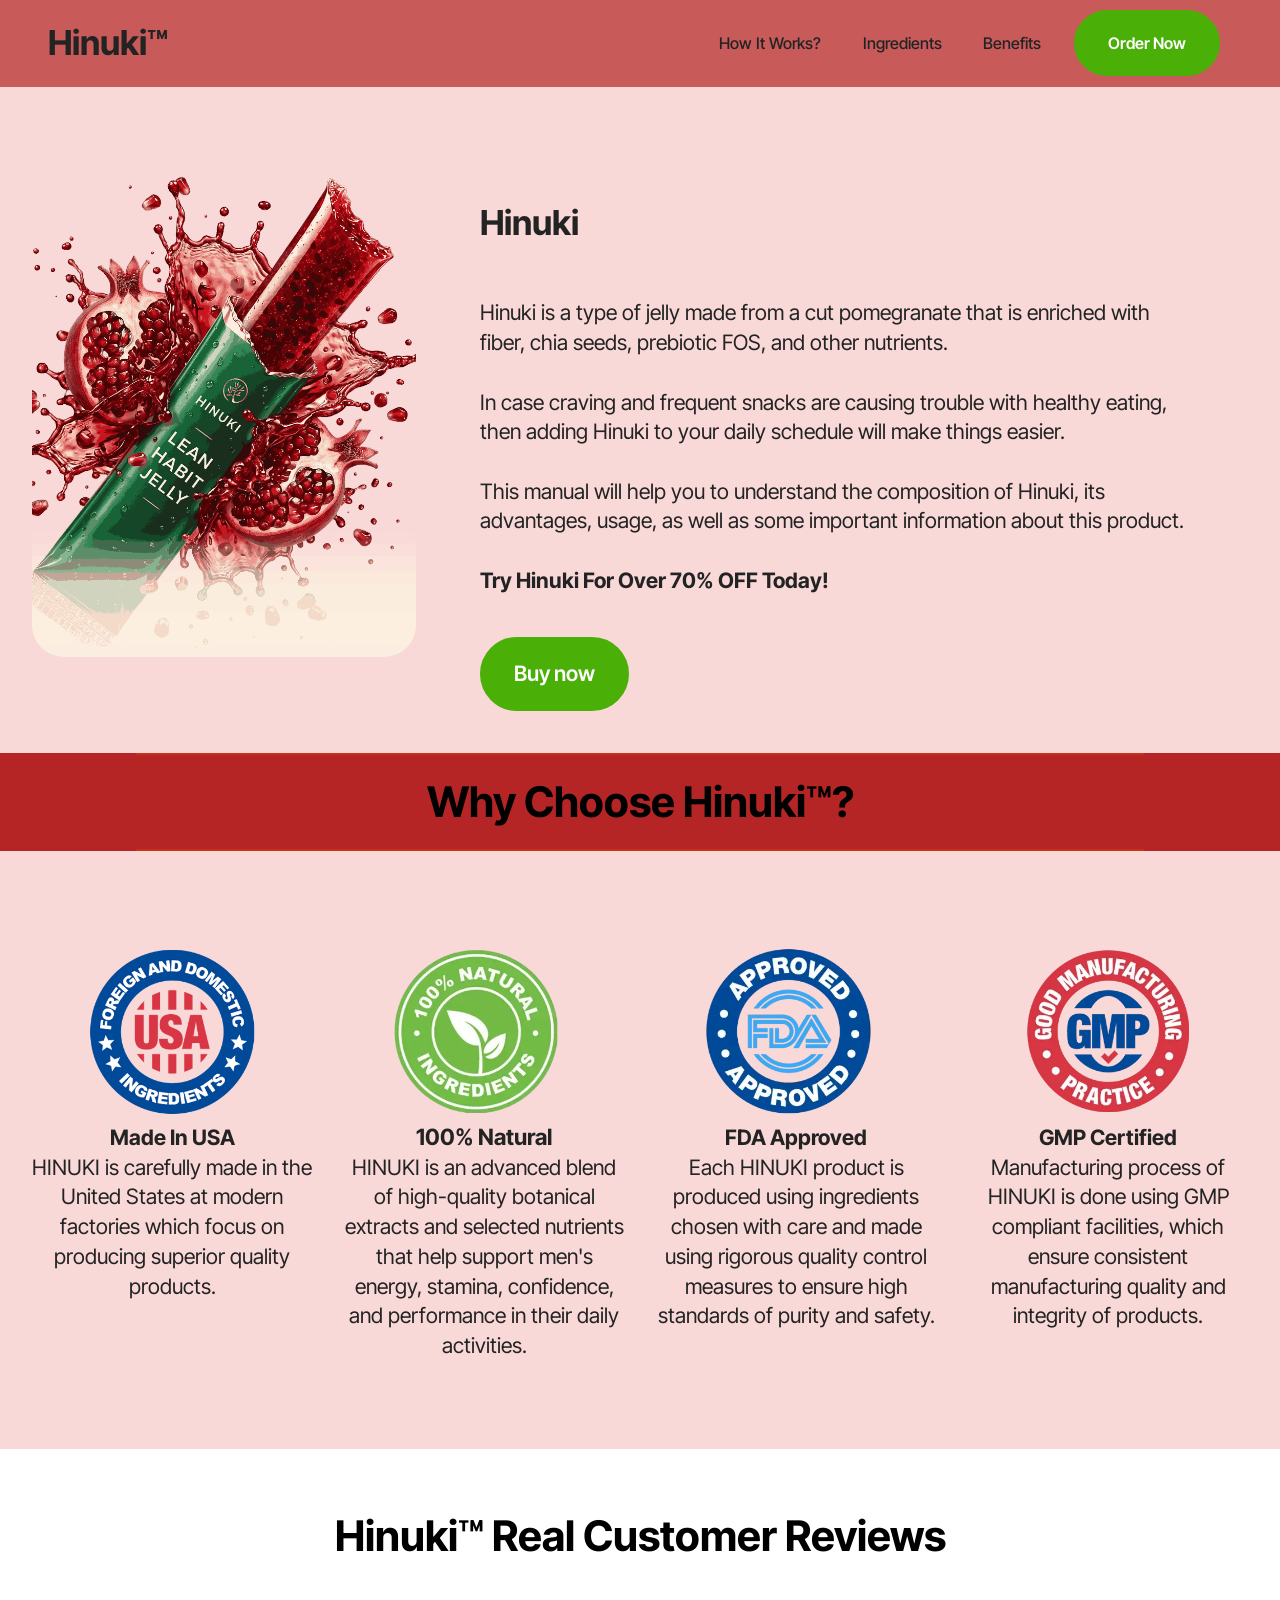
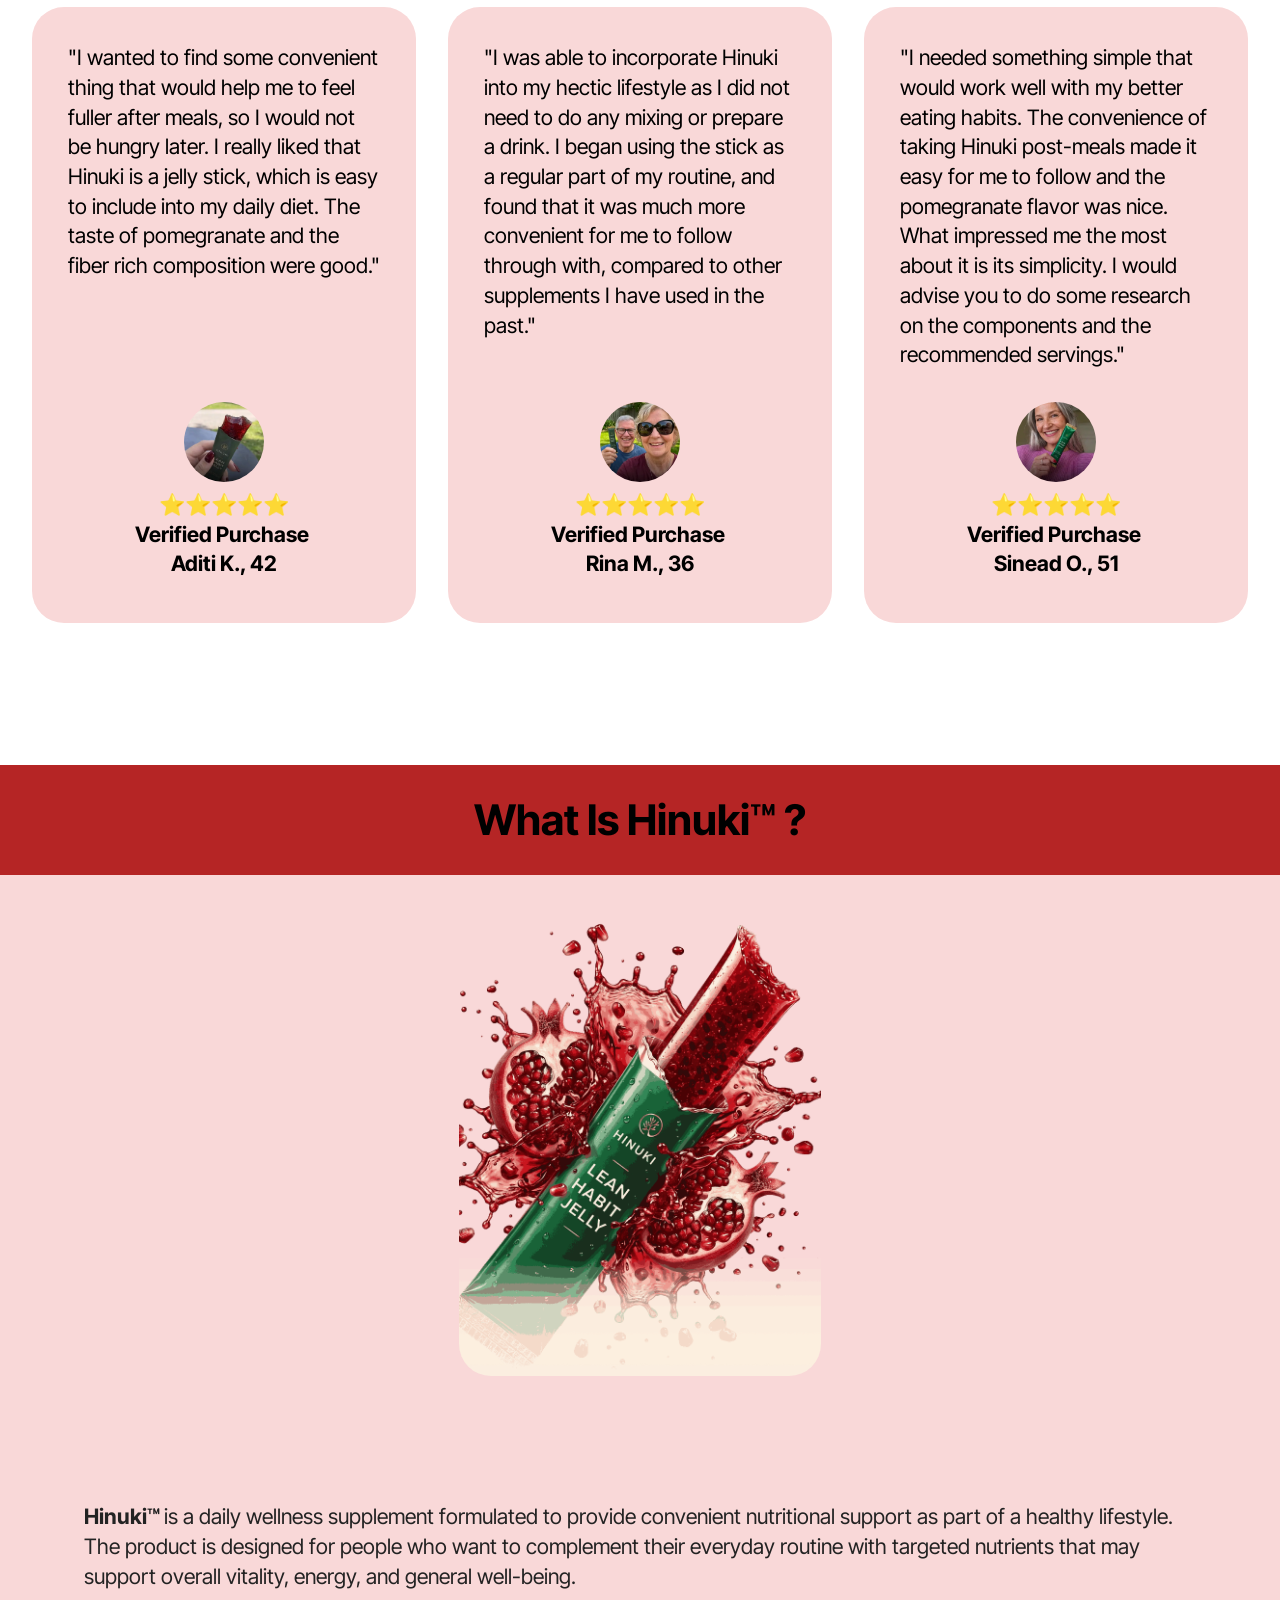
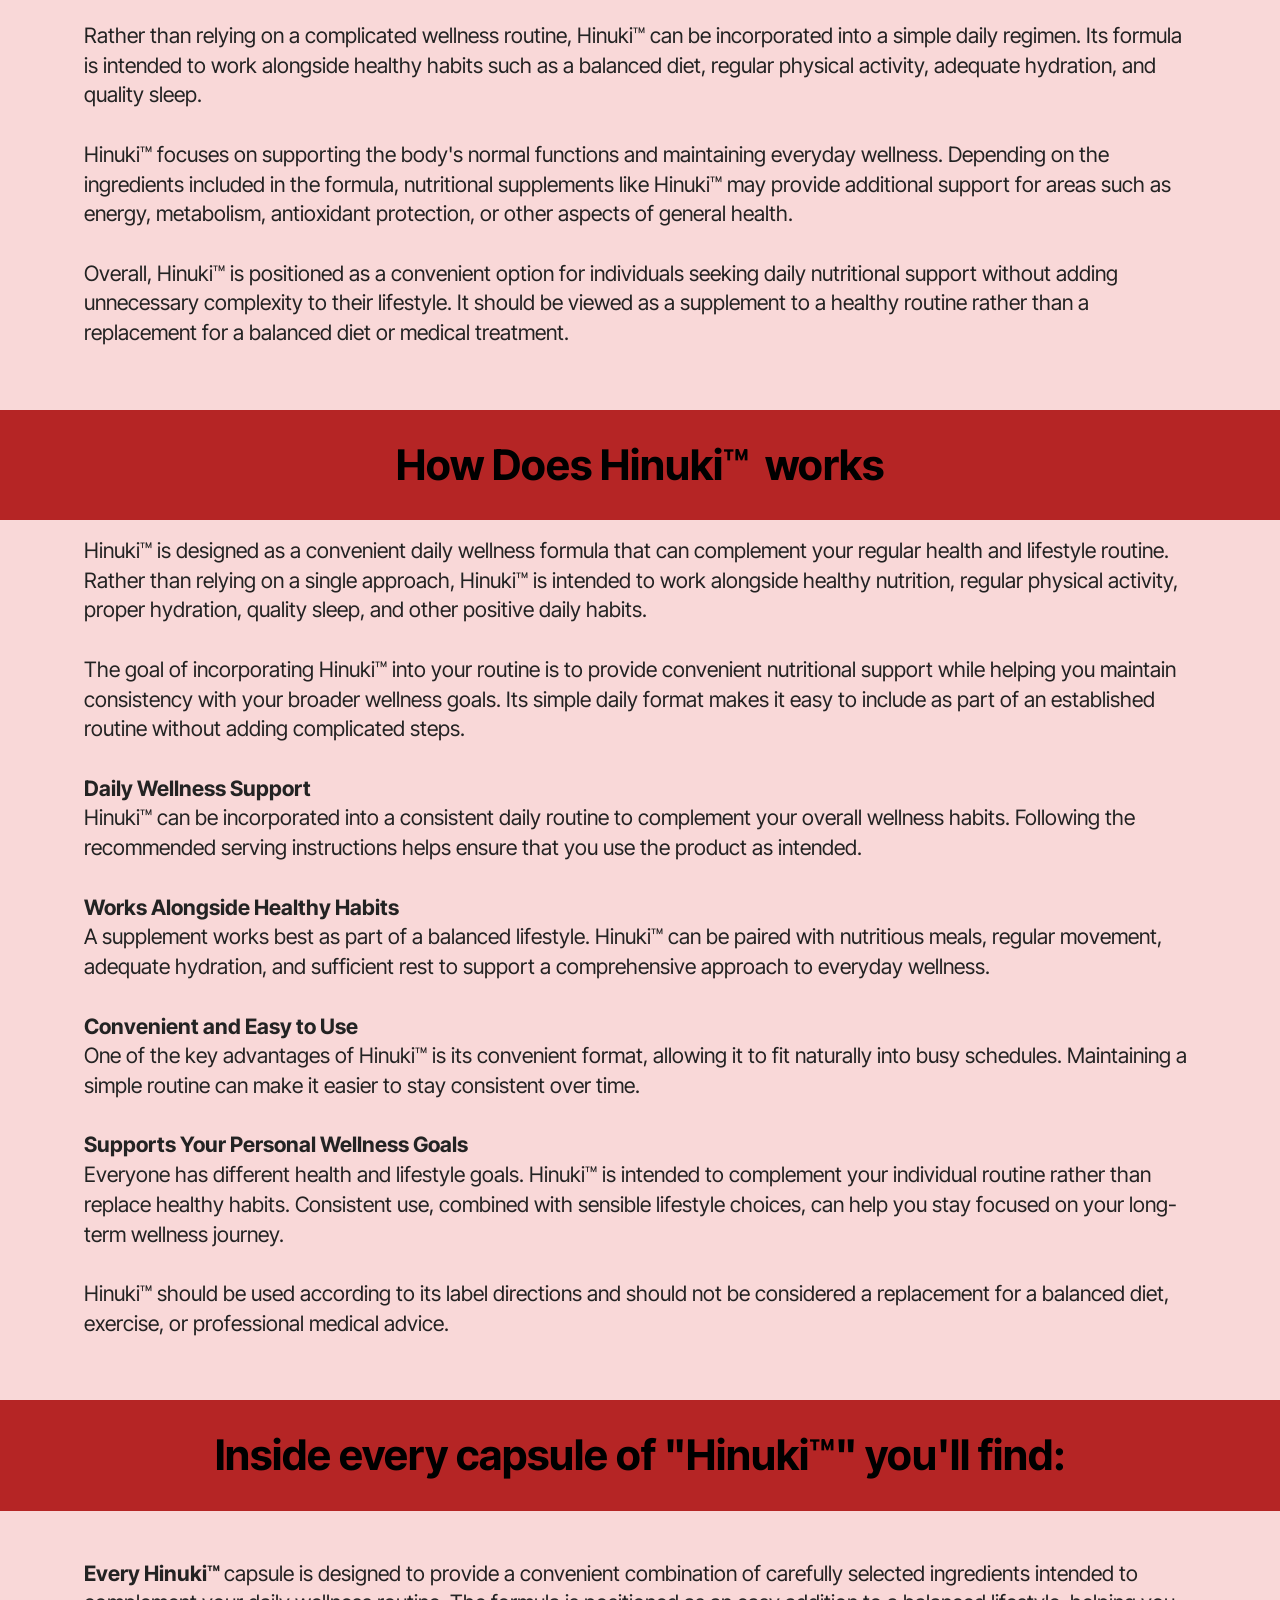
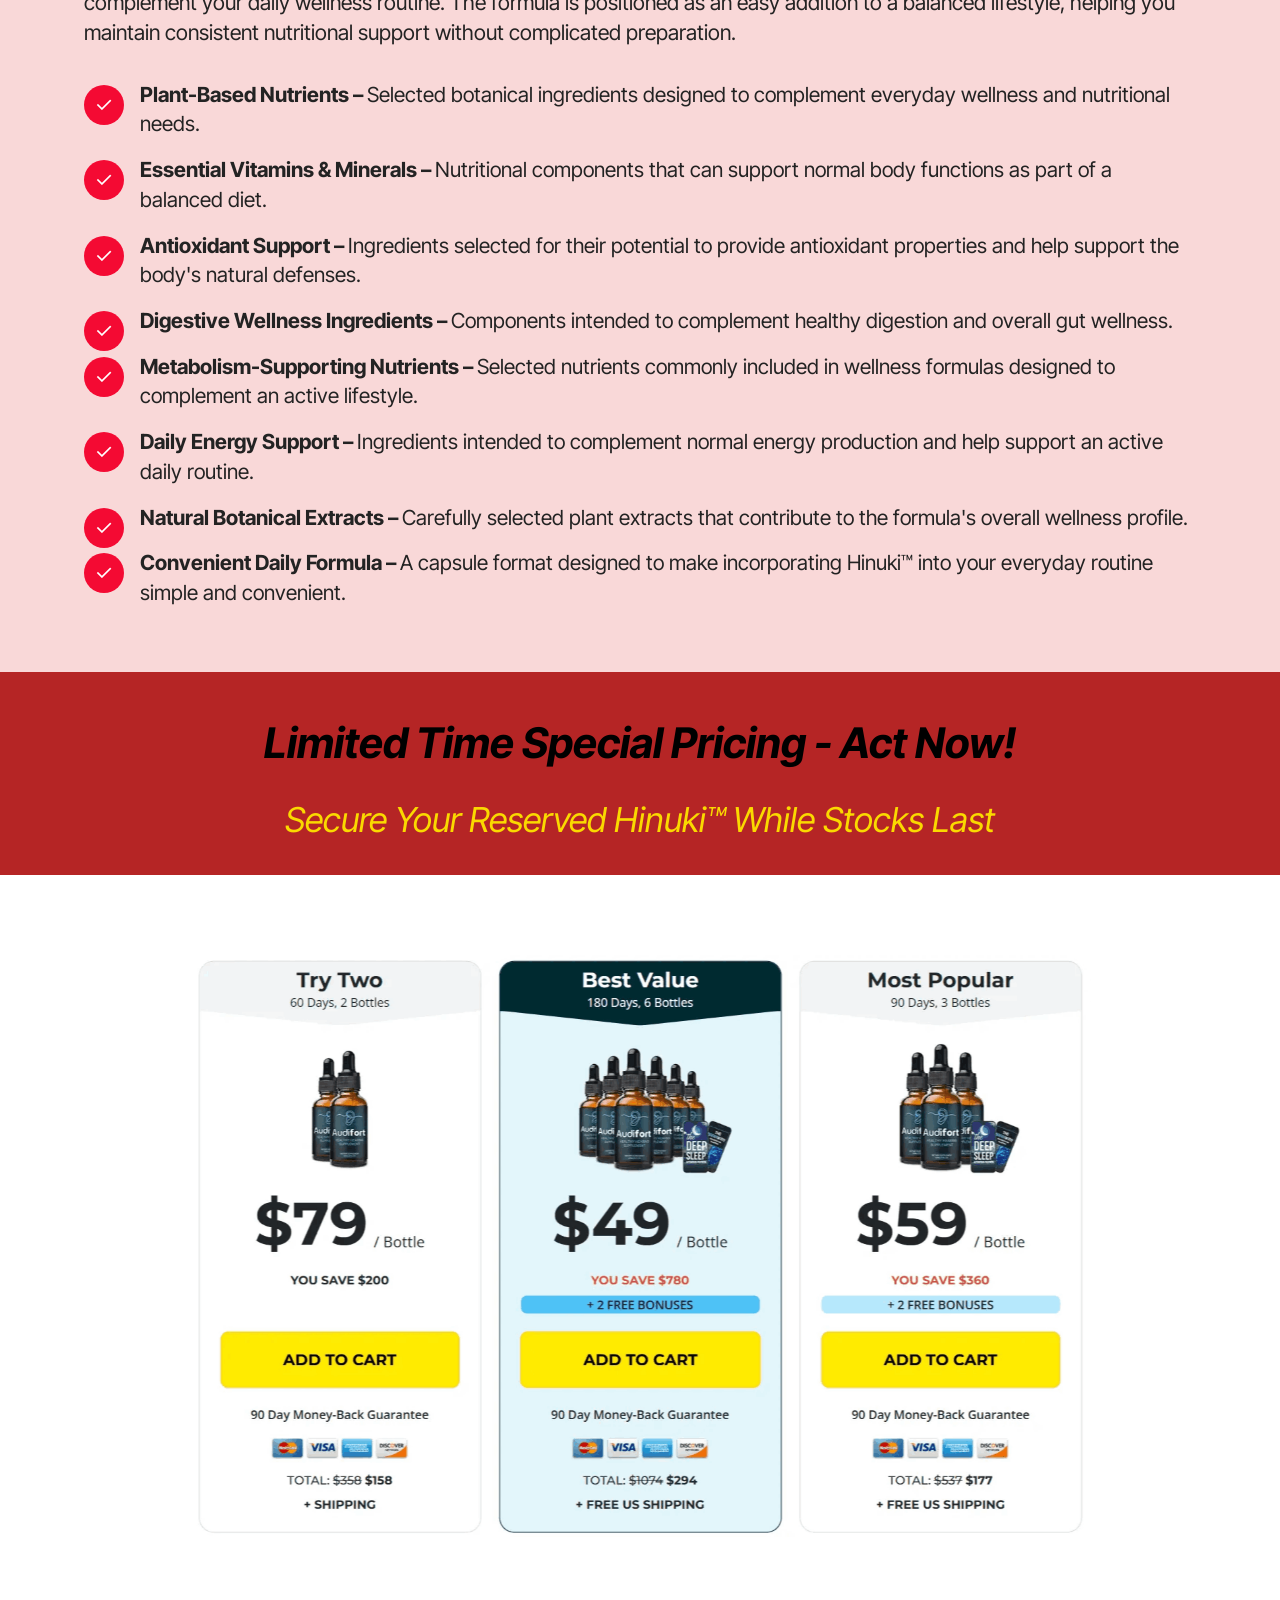
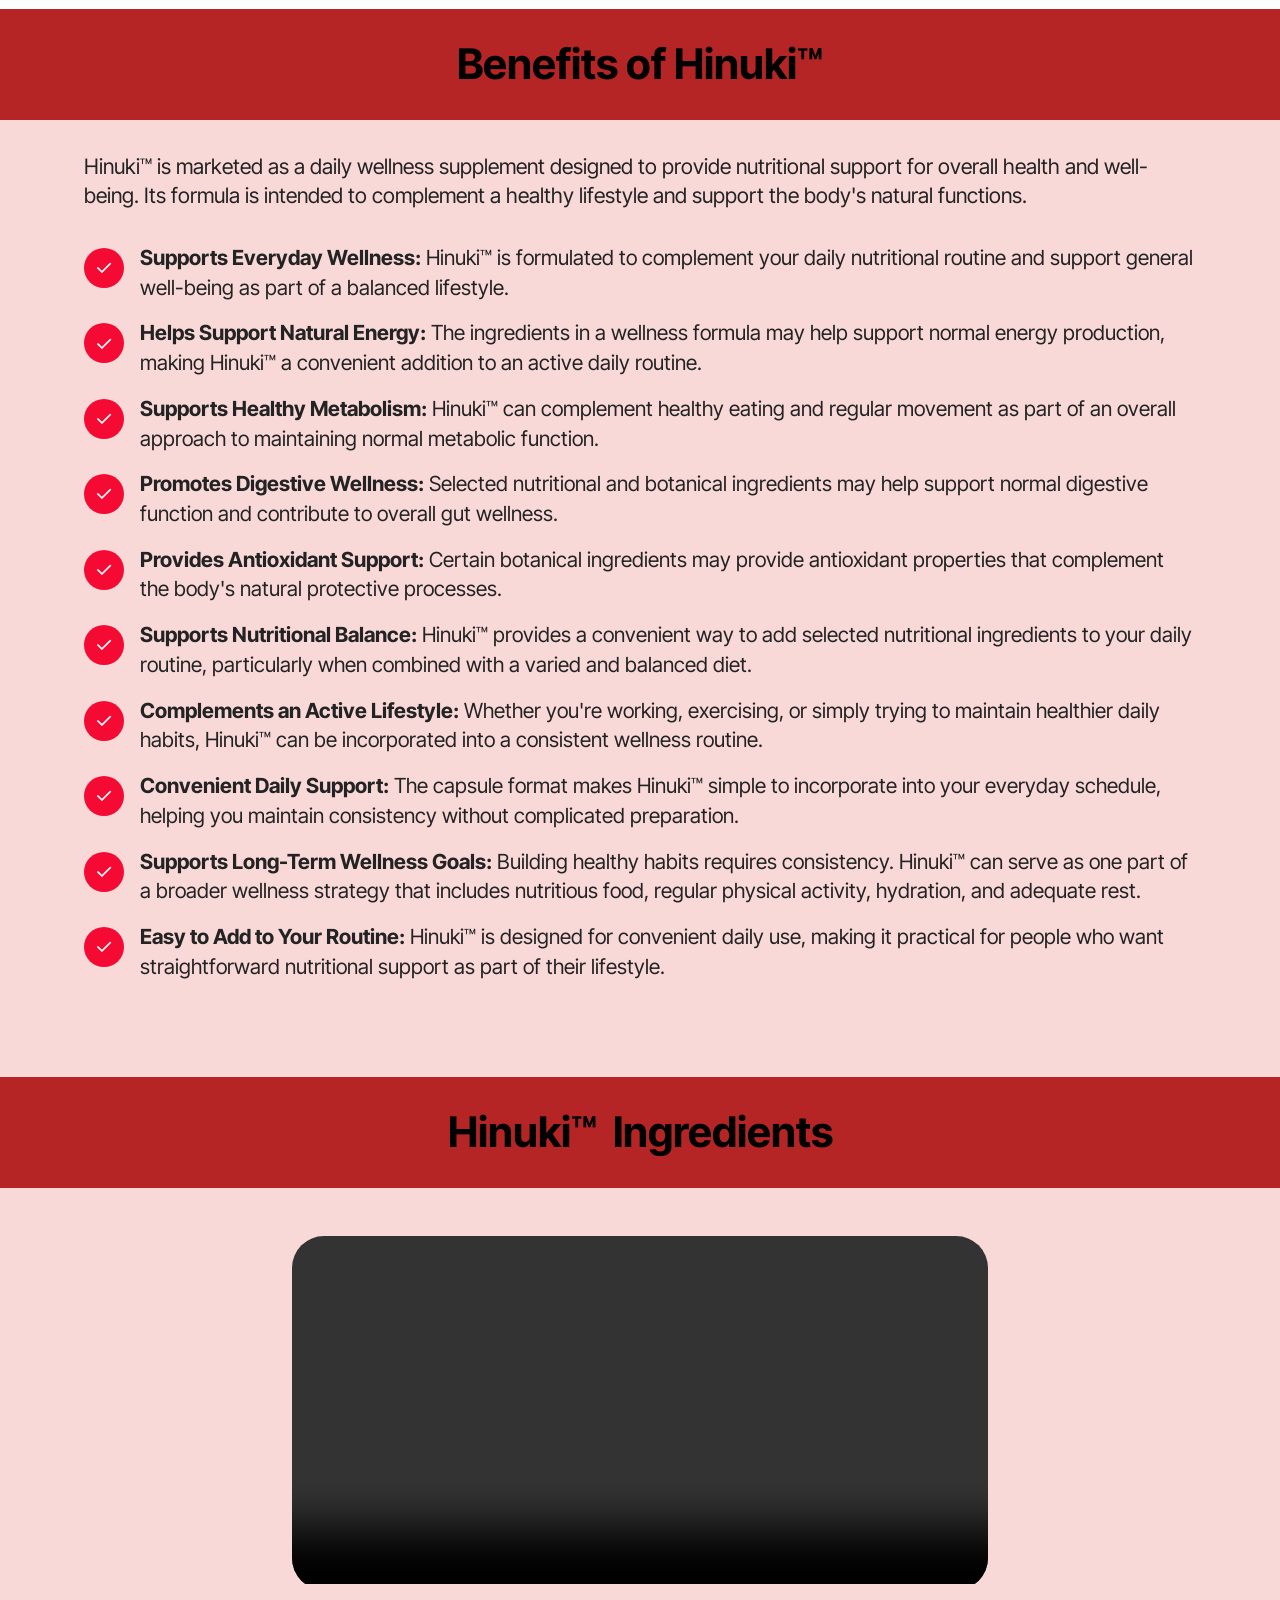
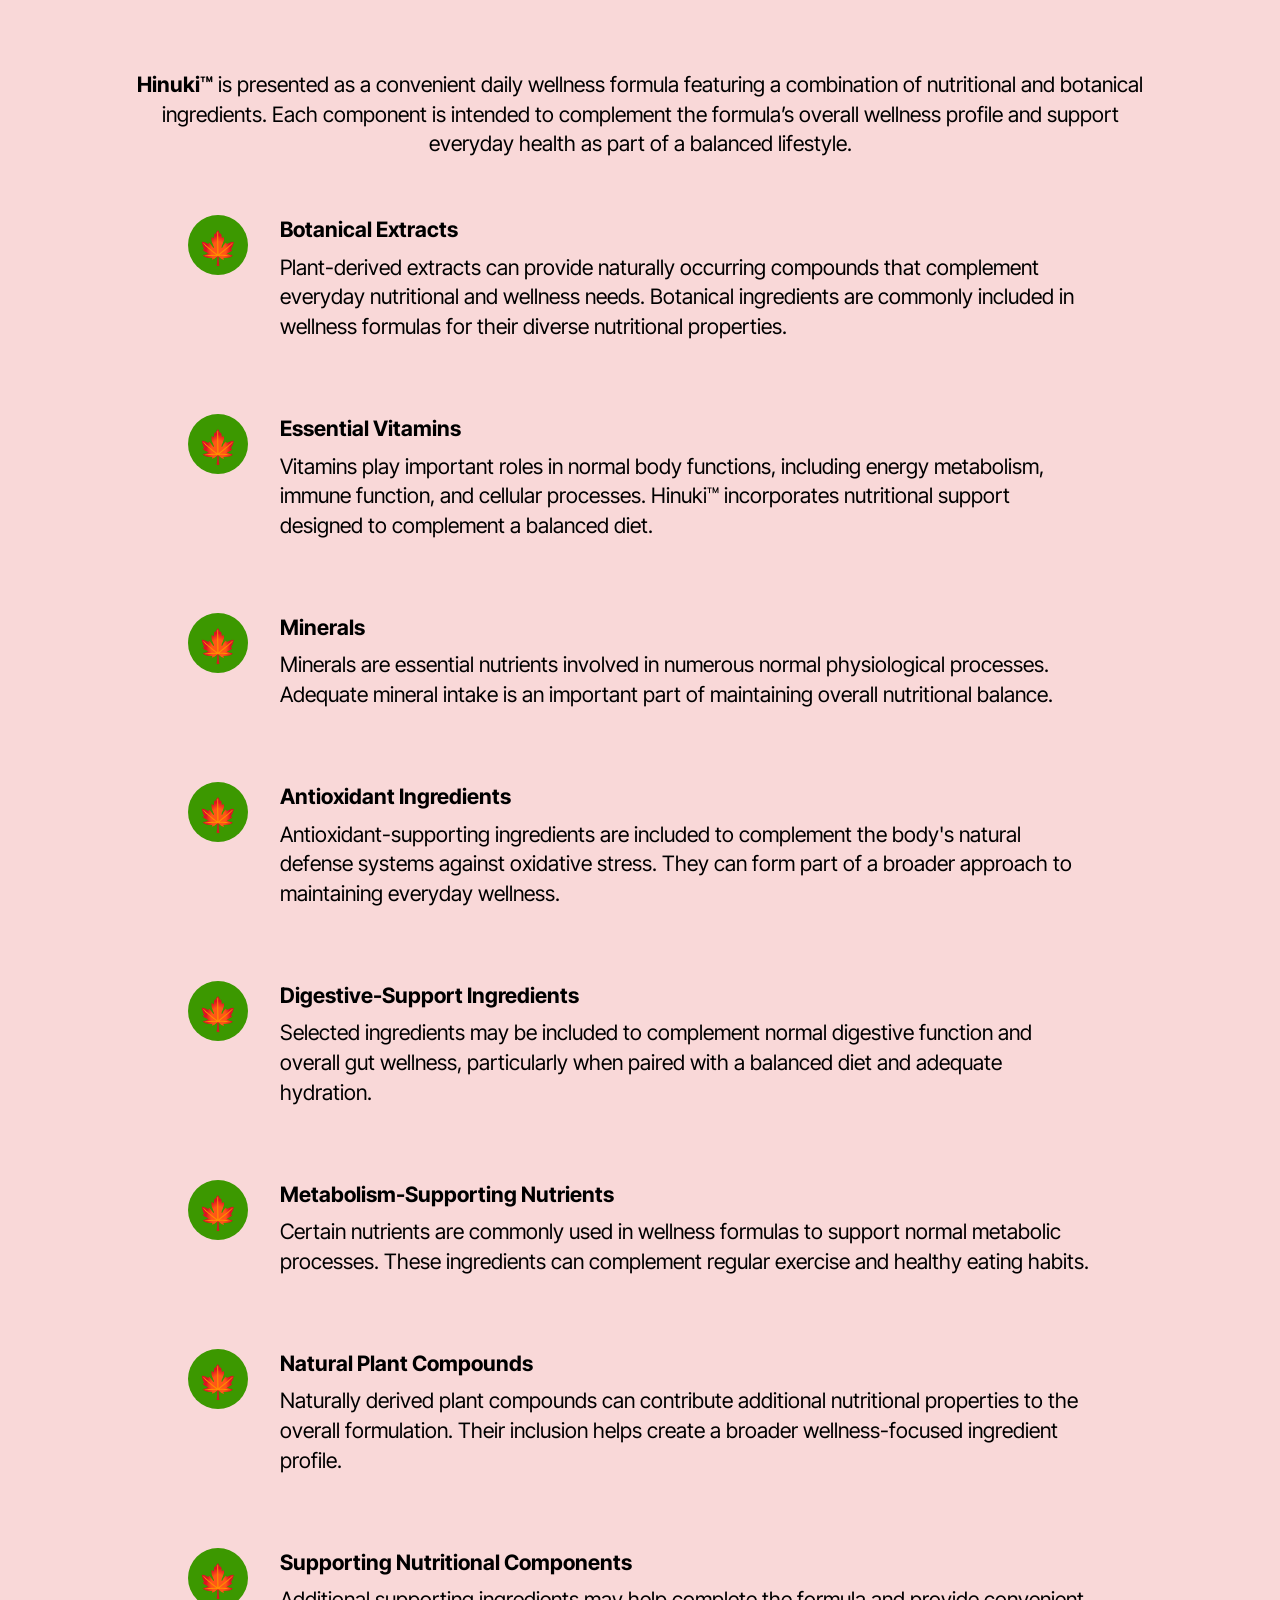
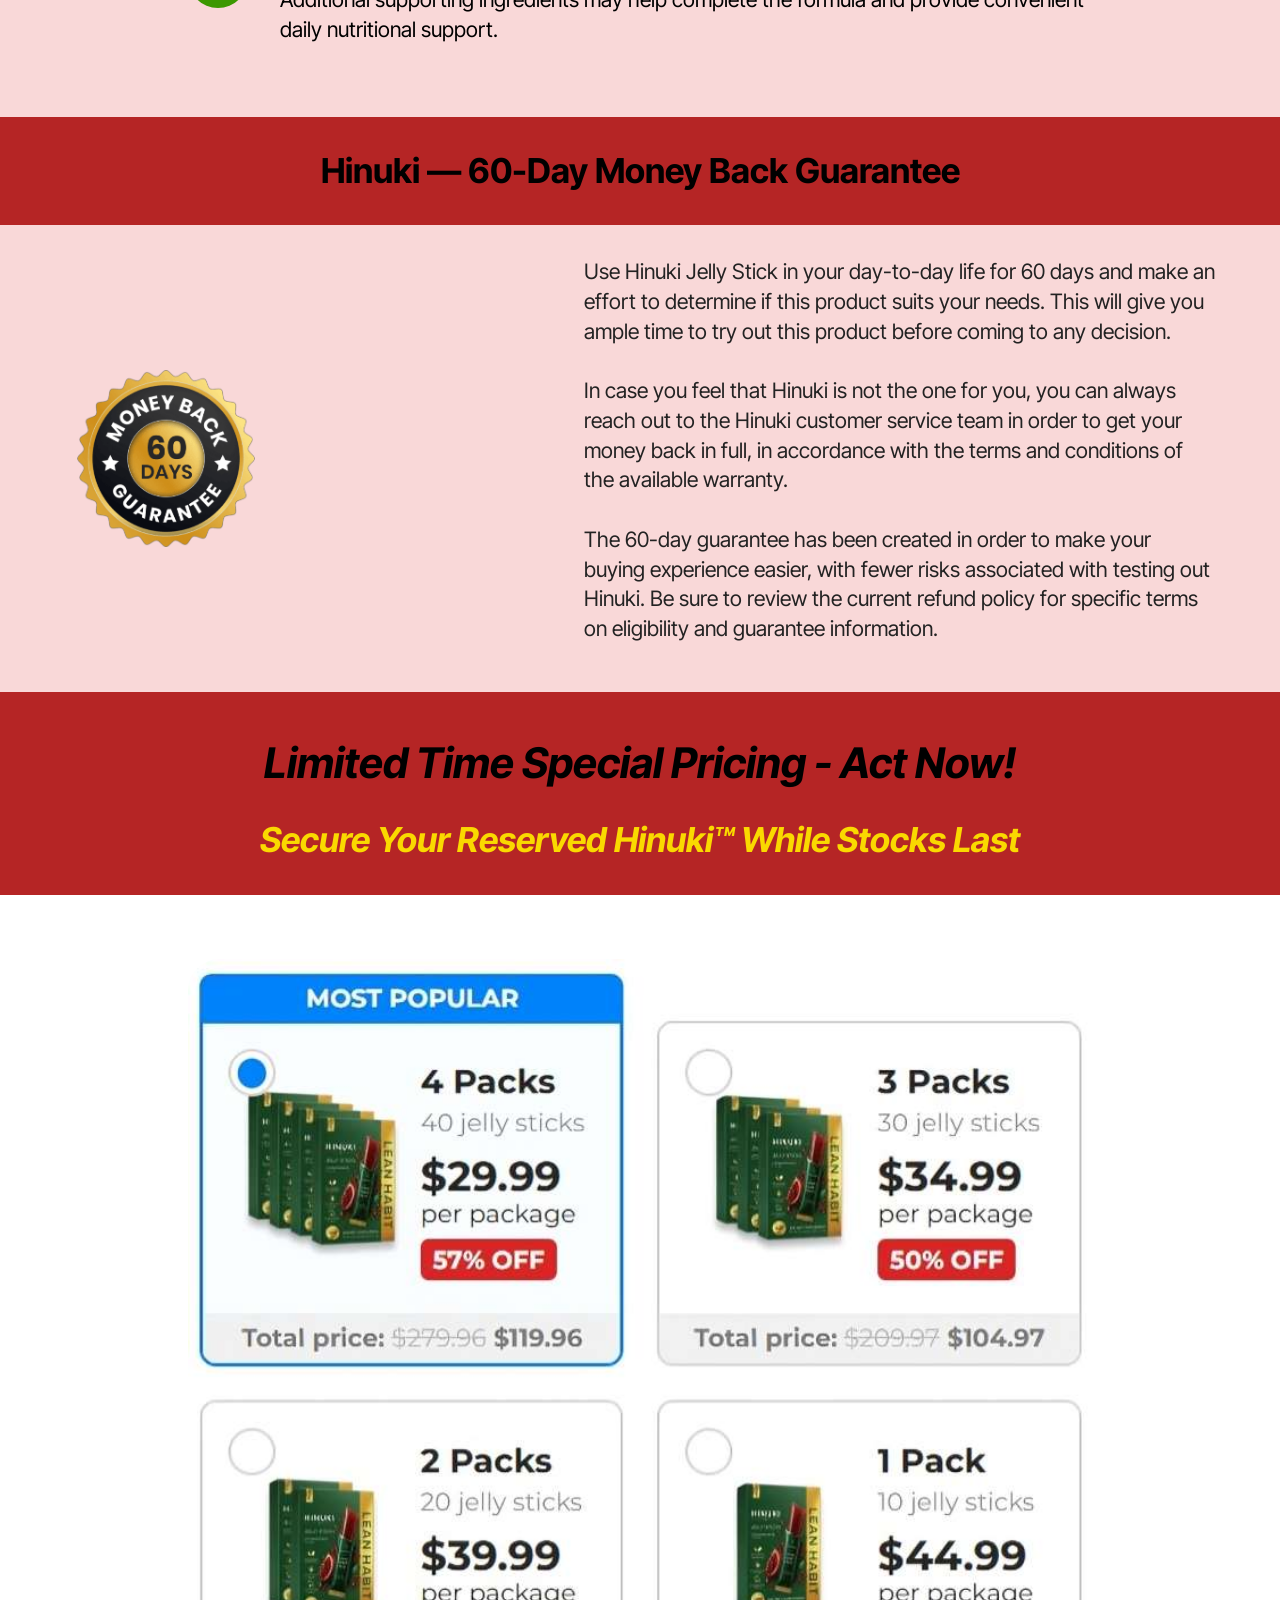
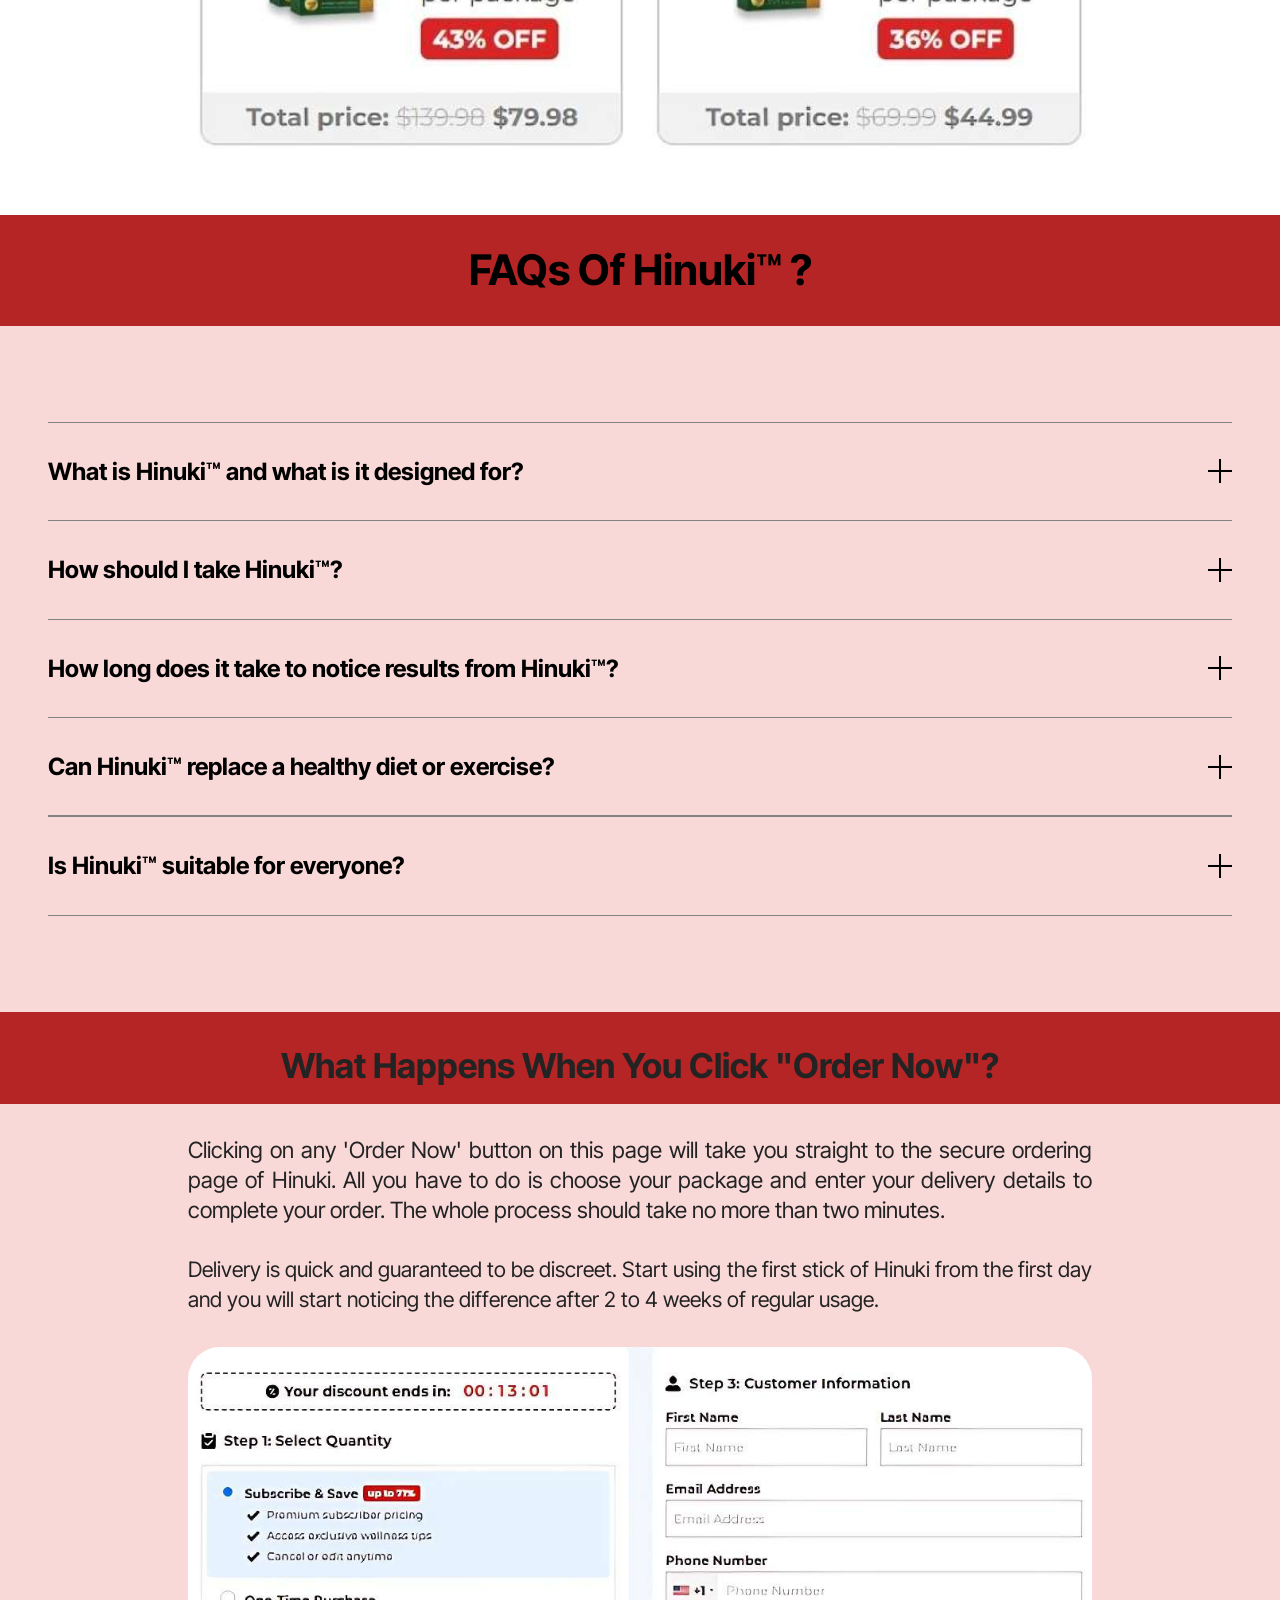
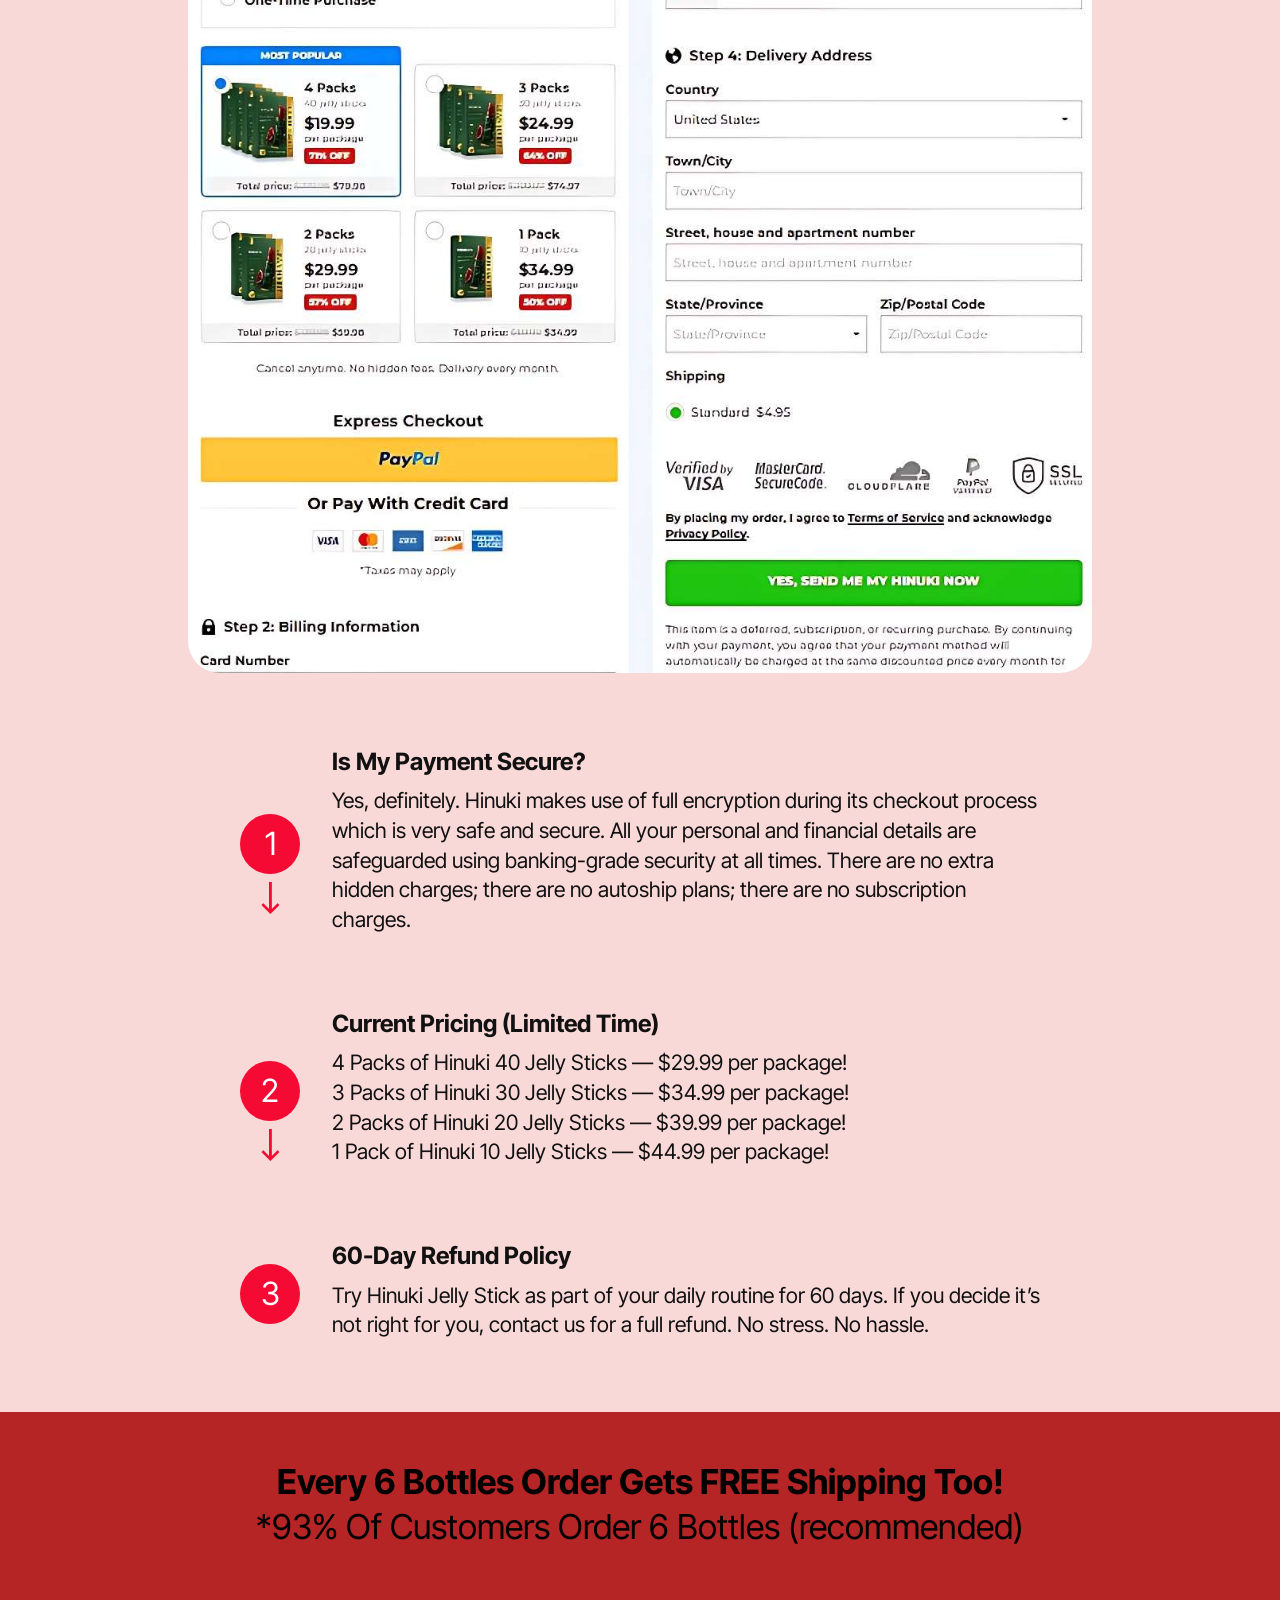
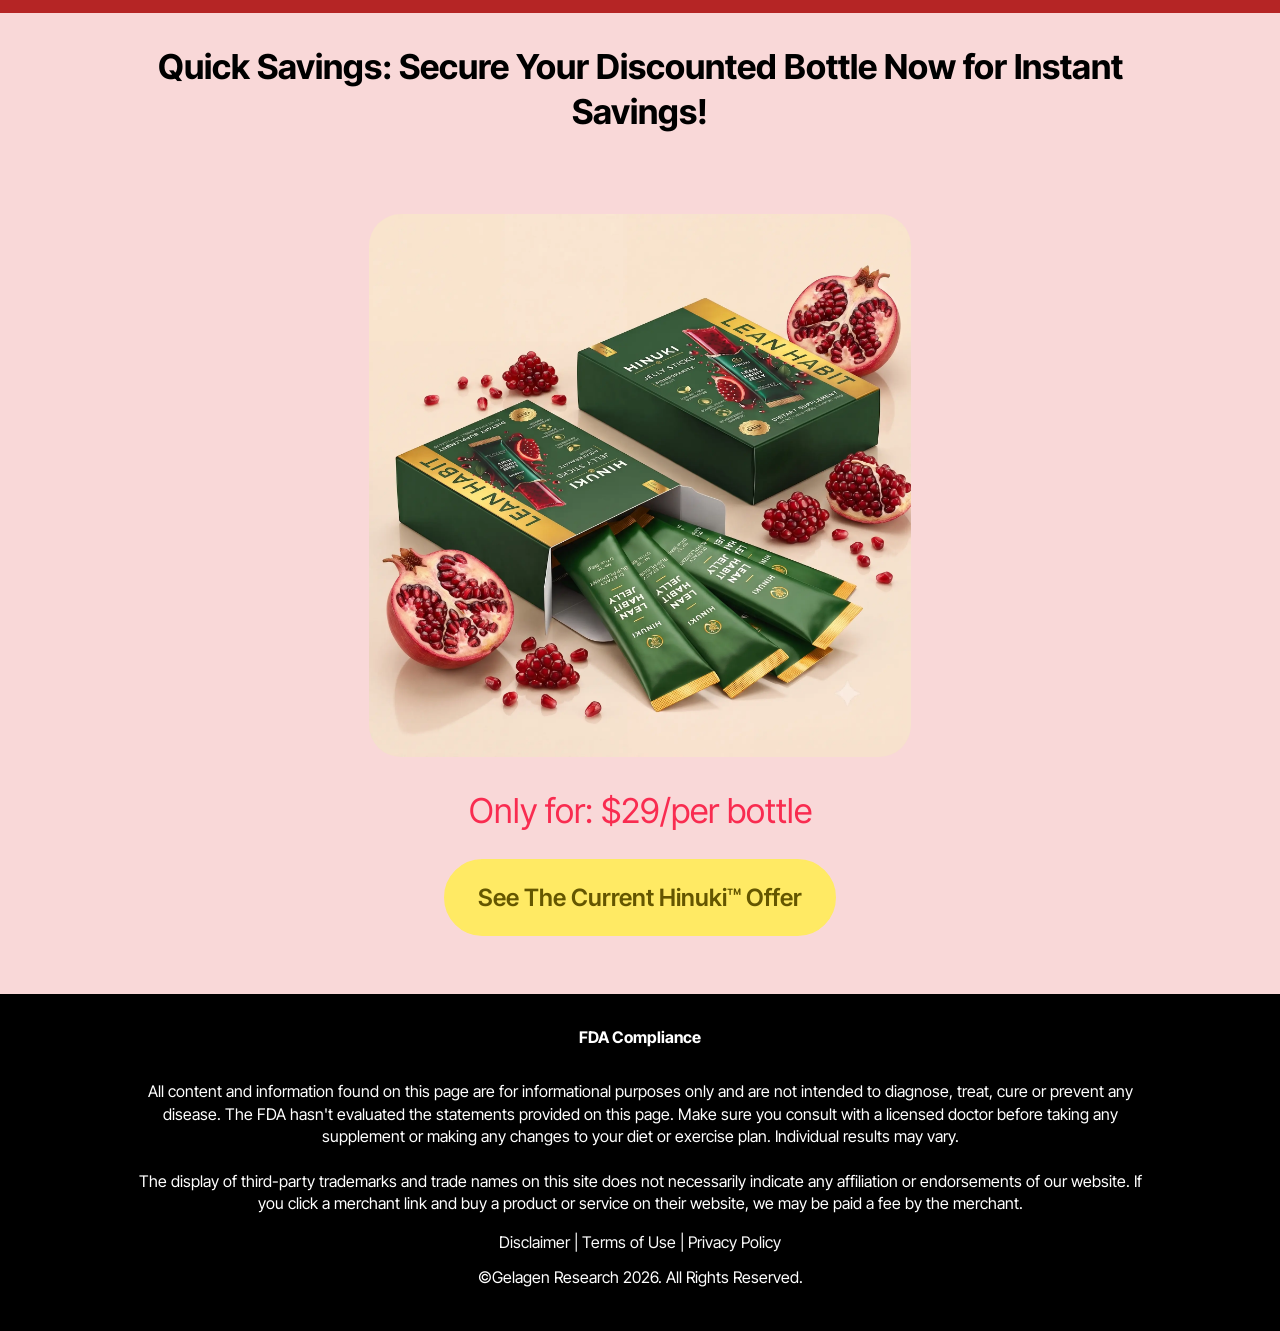
==== index.html @ 6e99bf5c "Add files via upload" ====
<!DOCTYPE html>
<html  lang="en">
<head>
  <!-- Site made with Mobirise Website Builder v6.1.12, https://mobirise.com -->
  <meta charset="UTF-8">
  <meta http-equiv="X-UA-Compatible" content="IE=edge">
  <meta name="generator" content="Mobirise v6.1.12, mobirise.com">
  <meta name="twitter:card" content="summary_large_image"/>
  <meta name="twitter:image:src" content="assets/images/index-meta.webp">
  <meta property="og:image" content="assets/images/index-meta.webp">
  <meta name="twitter:title" content="Hinuki™ – Daily Wellness Support for a Healthier You">
  <meta name="viewport" content="width=device-width, initial-scale=1, minimum-scale=1">
  <link rel="shortcut icon" href="assets/images/hinuki-sticks-pakage-1.webp" type="image/x-icon">
  <meta name="description" content="Discover Hinuki™ Daily Wellness Support, a convenient supplement designed to complement your healthy lifestyle and help you maintain your daily wellness routine with ease.">
  
  
  <title>Hinuki™ – Daily Wellness Support for a Healthier You</title>
  <link rel="stylesheet" href="assets/web/assets/mobirise-icons2/mobirise2.css">
  <link rel="stylesheet" href="assets/web/assets/mobirise-icons/mobirise-icons.css">
  <link rel="stylesheet" href="assets/bootstrap/css/bootstrap.min.css">
  <link rel="stylesheet" href="assets/dropdown/css/style.css">
  <link rel="stylesheet" href="assets/socicon/css/styles.css">
  <link rel="stylesheet" href="assets/theme/css/style.css">
  <link rel="preload" href="https://fonts.googleapis.com/css?family=Inter+Tight:100,200,300,400,500,600,700,800,900,100i,200i,300i,400i,500i,600i,700i,800i,900i&display=swap" as="style" onload="this.onload=null;this.rel='stylesheet'">
  <noscript><link rel="stylesheet" href="https://fonts.googleapis.com/css?family=Inter+Tight:100,200,300,400,500,600,700,800,900,100i,200i,300i,400i,500i,600i,700i,800i,900i&display=swap"></noscript>
  <link rel="preload" as="style" href="assets/mobirise/css/mbr-additional.css?v=xDsM5s"><link rel="stylesheet" href="assets/mobirise/css/mbr-additional.css?v=xDsM5s" type="text/css">

  
  
  <meta name="keywords" content="prosta defend, prostadefend, prosta defend supplement, prosta defend pills">
 <meta name="author" content="prosta defend">
		
 <link rel="canonical" href="" >
</head>
<body>
  
  <section data-bs-version="5.1" class="menu menu2 cid-vvjRE5VQ8q" once="menu" id="menu2-21">
    
    <nav class="navbar navbar-dropdown navbar-expand-lg">
        <div class="container">
            <div class="navbar-brand">
                
                <span class="navbar-caption-wrap"><a class="navbar-caption text-black text-primary display-2" href="https://mwebauditly.com/13389/610/2/?">Hinuki™<br></a></span>
            </div>
            <button class="navbar-toggler" type="button" data-toggle="collapse" data-bs-toggle="collapse" data-target="#navbarSupportedContent" data-bs-target="#navbarSupportedContent" aria-controls="navbarNavAltMarkup" aria-expanded="false" aria-label="Toggle navigation">
                <div class="hamburger">
                    <span></span>
                    <span></span>
                    <span></span>
                    <span></span>
                </div>
            </button>
            <div class="collapse navbar-collapse" id="navbarSupportedContent">
                <ul class="navbar-nav nav-dropdown" data-app-modern-menu="true"><li class="nav-item"><a class="nav-link link text-black text-primary display-4" href="index.html#header3-1m">How It Works?</a></li>
                    <li class="nav-item"><a class="nav-link link text-black text-primary display-4" href="index.html#features20-x">
                            Ingredients</a></li>
                    <li class="nav-item"><a class="nav-link link text-black text-primary display-4" href="index.html#header3-1n">Benefits</a>
                    </li></ul>
                
                <div class="navbar-buttons mbr-section-btn"><a class="btn btn-primary display-4" href="https://mwebauditly.com/13389/610/2/?">Order Now</a></div>
            </div>
        </div>
    </nav>
</section>

<section data-bs-version="5.1" class="features7 cid-vvjSD3Nnea" id="features7-22">
    <!---->
    

    
    
    <div class="container">
        <div class="card-wrapper">
            <div class="row align-items-center">
                <div class="col-12 col-lg-4">
                    <div class="image-wrapper">
                        <a href="https://maxwebleads.com/13570/1530/2/?"><img src="assets/images/hinuki.webp" alt="Mobirise Website Builder"></a>
                    </div>
                </div>
                <div class="col-12 col-lg">
                    <div class="text-box">
                        <h5 class="mbr-title mbr-fonts-style display-2">
                            <strong><br></strong><strong><br></strong><strong>Hinuki</strong><br><strong><br></strong></h5>
                        <p class="mbr-text mbr-fonts-style display-7">Hinuki is a type of jelly made from a cut pomegranate that is enriched with fiber, chia seeds, prebiotic FOS, and other nutrients.<br><br>In case craving and frequent snacks are causing trouble with healthy eating, then adding Hinuki to your daily schedule will make things easier.<br><br>This manual will help you to understand the composition of Hinuki, its advantages, usage, as well as some important information about this product.<br><br><strong>Try Hinuki For Over 70% OFF Today!</strong><br></p>
                        
                        <div class="mbr-section-btn pt-3"><a href="https://mobiri.se" class="btn btn-primary display-7">Buy now</a></div>
                    </div>
                </div>
            </div>
        </div>
    </div>
</section>

<section data-bs-version="5.1" class="content6 cid-vvjX7Km81t" id="content6-24">
    
    <div class="container">
        <div class="row justify-content-center">
            <div class="col-md-12 col-lg-10">
                <hr class="line">
                <p class="mbr-text align-center mbr-fonts-style my-4 display-1"><strong>Why Choose&nbsp;Hinuki™?</strong><br></p>
                <hr class="line">
            </div>
        </div>
    </div>
</section>

<section data-bs-version="5.1" class="gallery5 mbr-gallery cid-vvjX5FZ1n5" id="gallery5-23">
    

    
    

    <div class="container">
        
        <div class="row mbr-gallery mt-4">
            <div class="col-12 col-md-6 col-lg-3 item gallery-image active">
                <div class="item-wrapper" data-toggle="modal" data-bs-toggle="modal" data-target="#vzNQdyiWuu-modal" data-bs-target="#vzNQdyiWuu-modal">
                    <img class="w-100" src="assets/images/made-in-usa-1.webp" alt="Mobirise Website Builder" data-slide-to="0" data-bs-slide-to="0" data-target="#lb-vzNQdyiWuu" data-bs-target="#lb-vzNQdyiWuu">
                    <div class="icon-wrapper">
                        <span class="mobi-mbri mobi-mbri-search mbr-iconfont mbr-iconfont-btn"></span>
                    </div>
                </div>
                <h1 class="mbr-item-subtitle mbr-fonts-style align-center mb-2 mt-2 display-7"><div><strong>Made In USA</strong></div><div>HINUKI is carefully made in the United States at modern factories which focus on producing superior quality products.</div><div>
</div><div>
</div></h1>
            </div>
            <div class="col-12 col-md-6 col-lg-3 item gallery-image">
                <div class="item-wrapper" data-toggle="modal" data-bs-toggle="modal" data-target="#vzNQdyiWuu-modal" data-bs-target="#vzNQdyiWuu-modal">
                    <img class="w-100" src="assets/images/100-natural-500x300.webp" alt="Mobirise Website Builder" data-slide-to="1" data-bs-slide-to="1" data-target="#lb-vzNQdyiWuu" data-bs-target="#lb-vzNQdyiWuu">
                    <div class="icon-wrapper">
                        <span class="mobi-mbri mobi-mbri-search mbr-iconfont mbr-iconfont-btn"></span>
                    </div>
                </div>
                <h1 class="mbr-item-subtitle mbr-fonts-style align-center mb-2 mt-2 display-7"><div><span style="font-size: 1.4rem;"><strong>100% Natural</strong></span></div><div>HINUKI is an advanced blend of high-quality botanical extracts and selected nutrients that help support men's energy, stamina, confidence, and performance in their daily activities.</div><div>
</div><div>
</div></h1>
            </div>
            
            <div class="col-12 col-md-6 col-lg-3 item gallery-image">
                <div class="item-wrapper" data-toggle="modal" data-bs-toggle="modal" data-target="#vzNQdyiWuu-modal" data-bs-target="#vzNQdyiWuu-modal">
                    <img class="w-100" src="assets/images/fda-approved-500x300.webp" alt="Mobirise Website Builder" data-slide-to="2" data-bs-slide-to="2" data-target="#lb-vzNQdyiWuu" data-bs-target="#lb-vzNQdyiWuu">
                    <div class="icon-wrapper">
                        <span class="mobi-mbri mobi-mbri-search mbr-iconfont mbr-iconfont-btn"></span>
                    </div>
                </div>
                <h1 class="mbr-item-subtitle mbr-fonts-style align-center mb-2 mt-2 display-7"><div><strong>FDA Approved</strong></div><div>Each HINUKI product is produced using ingredients chosen with care and made using rigorous quality control measures to ensure high standards of purity and safety.</div><div>
</div></h1>
            </div><div class="col-12 col-md-6 col-lg-3 item gallery-image">
                <div class="item-wrapper" data-toggle="modal" data-bs-toggle="modal" data-target="#vzNQdyiWuu-modal" data-bs-target="#vzNQdyiWuu-modal">
                    <img class="w-100" src="assets/images/gmp-certified-500x300.webp" alt="Mobirise Website Builder" data-slide-to="3" data-bs-slide-to="3" data-target="#lb-vzNQdyiWuu" data-bs-target="#lb-vzNQdyiWuu">
                    <div class="icon-wrapper">
                        <span class="mobi-mbri mobi-mbri-search mbr-iconfont mbr-iconfont-btn"></span>
                    </div>
                </div>
                <h1 class="mbr-item-subtitle mbr-fonts-style align-center mb-2 mt-2 display-7"><div><strong>GMP Certified</strong></div><div>Manufacturing process of HINUKI is done using GMP compliant facilities, which ensure consistent manufacturing quality and integrity of products.</div></h1>
            </div>
        </div>

        <div class="modal mbr-slider" tabindex="-1" role="dialog" aria-hidden="true" id="vzNQdyiWuu-modal">
            <div class="modal-dialog" role="document">
                <div class="modal-content">
                    <div class="modal-body">
                        <div class="carousel slide" id="lb-vzNQdyiWuu" data-interval="5000" data-bs-interval="5000">
                            <div class="carousel-inner">
                                <div class="carousel-item active">
                                    <img class="d-block w-100" src="assets/images/made-in-usa-1.webp" alt="Mobirise Website Builder">
                                </div>
                                <div class="carousel-item">
                                    <img class="d-block w-100" src="assets/images/100-natural-500x300.webp" alt="Mobirise Website Builder">
                                </div>
                                
                                <div class="carousel-item">
                                    <img class="d-block w-100" src="assets/images/fda-approved-500x300.webp" alt="Mobirise Website Builder">
                                </div><div class="carousel-item">
                                    <img class="d-block w-100" src="assets/images/gmp-certified-500x300.webp" alt="Mobirise Website Builder">
                                </div>
                            </div>
                            <ol class="carousel-indicators">
                                <li data-slide-to="0" data-bs-slide-to="0" class="active" data-target="#lb-vzNQdyiWuu" data-bs-target="#lb-vzNQdyiWuu"></li>
                                <li data-slide-to="1" data-bs-slide-to="1" data-target="#lb-vzNQdyiWuu" data-bs-target="#lb-vzNQdyiWuu"></li>
                                <li data-slide-to="2" data-bs-slide-to="2" data-target="#lb-vzNQdyiWuu" data-bs-target="#lb-vzNQdyiWuu"></li>
                                <li data-slide-to="3" data-bs-slide-to="3" data-target="#lb-vzNQdyiWuu" data-bs-target="#lb-vzNQdyiWuu"></li>
                            </ol>
                            <a role="button" href="" class="close" data-dismiss="modal" data-bs-dismiss="modal" aria-label="Close">
                            </a>
                            <a class="carousel-control-prev carousel-control" role="button" data-slide="prev" data-bs-slide="prev" href="#lb-vzNQdyiWuu">
                                <span class="mobi-mbri mobi-mbri-arrow-prev" aria-hidden="true"></span>
                                <span class="sr-only visually-hidden">Previous</span>
                            </a>
                            <a class="carousel-control-next carousel-control" role="button" data-slide="next" data-bs-slide="next" href="#lb-vzNQdyiWuu">
                                <span class="mobi-mbri mobi-mbri-arrow-next" aria-hidden="true"></span>
                                <span class="sr-only visually-hidden">Next</span>
                            </a>
                        </div>
                    </div>
                </div>
            </div>
        </div>
    </div>
</section>

<section data-bs-version="5.1" class="people04 cid-vvjZd48blB" id="people04-27">
	
	
	<div class="container">
		<div class="row mb-5 justify-content-center">
			<div class="col-12 mb-0 content-head">
				<h3 class="mbr-section-title mbr-fonts-style align-center mb-0 display-1"><strong>Hinuki™ Real Customer Reviews</strong></h3>
				
			</div>
		</div>
		<div class="row mbr-masonry" data-masonry="{&quot;percentPosition&quot;: true }">
			
			<div class="item features-without-image col-12 col-md-6 col-lg-4 active">
				<div class="item-wrapper">
					<div class="card-box align-left">
						<p class="card-text mbr-fonts-style display-7">
							"I wanted to find some convenient thing that would help me to feel fuller after meals, so I would not be hungry later. I really liked that Hinuki is a jelly stick, which is easy to include into my daily diet. The taste of pomegranate and the fiber rich composition were good."<br><br><br><br>
						</p>
						<div class="img-wrapper mt-4 mb-2">
							<img src="assets/images/hinuki-customer-review-1.webp" data-slide-to="1" data-bs-slide-to="1" alt="Aditi K., 42">
						</div>
						<h5 class="card-title mbr-fonts-style display-7"><strong>⭐⭐⭐⭐⭐</strong><br><strong>Verified Purchase&nbsp;</strong><br><strong>Aditi K., 42</strong></h5>
					</div>
				</div>
			</div>
			<div class="item features-without-image col-12 col-md-6 col-lg-4">
				<div class="item-wrapper">
					<div class="card-box align-left">
						<p class="card-text mbr-fonts-style display-7">"I was able to incorporate Hinuki into my hectic lifestyle as I did not need to do any mixing or prepare a drink. I began using the stick as a regular part of my routine, and found that it was much more convenient for me to follow through with, compared to other supplements I have used in the past."<br><br>
						</p>
						<div class="img-wrapper mt-4 mb-2">
							<img src="assets/images/hinuki-customer-review-2.webp" data-slide-to="2" data-bs-slide-to="2" alt="Rina M., 36">
						</div>
						<h5 class="card-title mbr-fonts-style display-7">
							<strong>⭐⭐⭐⭐⭐</strong><br><strong>Verified Purchase&nbsp;</strong><br><strong>
</strong>
						<div><strong>Rina M., 36</strong></div></h5>
					</div>
				</div>
			</div>
			
			<div class="item features-without-image col-12 col-md-6 col-lg-4">
				<div class="item-wrapper">
					<div class="card-box align-left">
						<p class="card-text mbr-fonts-style display-7">
							"I needed something simple that would work well with my better eating habits. The convenience of taking Hinuki post-meals made it easy for me to follow and the pomegranate flavor was nice. What impressed me the most about it is its simplicity. I would advise you to do some research on the components and the recommended servings."
						</p>
						<div class="img-wrapper mt-4 mb-2">
							<img src="assets/images/hinuki-customer-review-3.webp" data-slide-to="4" data-bs-slide-to="4" alt="Sinead O., 51">
						</div>
						<h5 class="card-title mbr-fonts-style display-7"><strong>⭐⭐⭐⭐⭐</strong><br><strong>Verified Purchase&nbsp;</strong><br><strong>Sinead O., 51</strong></h5>
					</div>
				</div>
			</div>
			
		</div>
	</div>
</section>

<section data-bs-version="5.1" class="header3 cid-uSwx4cJ0TO" id="header3-4">

    

    
    

    <div class="align-center container">
        <div class="row justify-content-center">
            <div class="col-12 col-lg-12">
                
                <h2 class="mbr-section-subtitle mbr-fonts-style mb-3 display-1"><strong>What Is Hinuki™ ?</strong></h2>
                
                
            </div>
        </div>
    </div>
</section>

<section data-bs-version="5.1" class="header9 cid-uSwxo9HcY4" id="header9-6">

    

    
    

    <div class="text-center container">
        <div class="row justify-content-center">
            <div class="col-md-12 col-lg-9">
                <div class="image-wrap mb-4">
                    <a href="https://maxwebleads.com/13570/1530/2/?"><img src="assets/images/hinuki.webp" alt="Gelagen Official"></a>
                </div>
                
                
                
            </div>
        </div>
    </div>
</section>

<section data-bs-version="5.1" class="content4 cid-uSwx5BcQWN" id="content4-5">
    

    
    
    <div class="container">
        <div class="row justify-content-center">
            <div class="title col-md-12 col-lg-11">
                
                <h4 class="mbr-section-subtitle align-center mbr-fonts-style mb-4 display-7"><div><br></div><div><strong>Hinuki™ </strong>is a daily wellness supplement formulated to provide convenient nutritional support as part of a healthy lifestyle. The product is designed for people who want to complement their everyday routine with targeted nutrients that may support overall vitality, energy, and general well-being.</div><div><strong><br></strong></div><div>
</div><div>Rather than relying on a complicated wellness routine, Hinuki™ can be incorporated into a simple daily regimen. Its formula is intended to work alongside healthy habits such as a balanced diet, regular physical activity, adequate hydration, and quality sleep.</div><div><br></div><div>
</div><div>Hinuki™ focuses on supporting the body's normal functions and maintaining everyday wellness. Depending on the ingredients included in the formula, nutritional supplements like Hinuki™ may provide additional support for areas such as energy, metabolism, antioxidant protection, or other aspects of general health.</div><div><br></div><div>Overall, Hinuki™ is positioned as a convenient option for individuals seeking daily nutritional support without adding unnecessary complexity to their lifestyle. It should be viewed as a supplement to a healthy routine rather than a replacement for a balanced diet or medical treatment.</div><div><br></div><div>
</div><div>
</div><div>
</div><div>
</div><div>
</div><div>
</div></h4>
                
            </div>
        </div>
    </div>
</section>

<section data-bs-version="5.1" class="header3 cid-uSwy3EeQp4" id="header3-7">

    

    
    

    <div class="align-center container">
        <div class="row justify-content-center">
            <div class="col-12 col-lg-12">
                
                <h2 class="mbr-section-subtitle mbr-fonts-style mb-3 display-1"><strong>How Does Hinuki™&nbsp; works</strong></h2>
                
                
            </div>
        </div>
    </div>
</section>

<section data-bs-version="5.1" class="content4 cid-uSwy4P6KjC" id="content4-8">
    

    
    
    <div class="container">
        <div class="row justify-content-center">
            <div class="title col-md-12 col-lg-11">
                
                <h4 class="mbr-section-subtitle align-center mbr-fonts-style mb-4 display-7"><div>Hinuki™ is designed as a convenient daily wellness formula that can complement your regular health and lifestyle routine. Rather than relying on a single approach, Hinuki™ is intended to work alongside healthy nutrition, regular physical activity, proper hydration, quality sleep, and other positive daily habits.</div><div><br></div><div>The goal of incorporating Hinuki™ into your routine is to provide convenient nutritional support while helping you maintain consistency with your broader wellness goals. Its simple daily format makes it easy to include as part of an established routine without adding complicated steps.</div><div><br></div><strong>Daily Wellness Support<br></strong><div>Hinuki™ can be incorporated into a consistent daily routine to complement your overall wellness habits. Following the recommended serving instructions helps ensure that you use the product as intended.</div><div><br></div><div><strong>Works Alongside Healthy Habits</strong></div><div><span style="font-size: 1.4rem;"><strong>
</strong></span></div><div>A supplement works best as part of a balanced lifestyle. Hinuki™ can be paired with nutritious meals, regular movement, adequate hydration, and sufficient rest to support a comprehensive approach to everyday wellness.</div><br><div><strong>Convenient and Easy to Use</strong></div><div>One of the key advantages of Hinuki™ is its convenient format, allowing it to fit naturally into busy schedules. Maintaining a simple routine can make it easier to stay consistent over time.</div><br><div><strong>Supports Your Personal Wellness Goals</strong></div><div>Everyone has different health and lifestyle goals. Hinuki™ is intended to complement your individual routine rather than replace healthy habits. Consistent use, combined with sensible lifestyle choices, can help you stay focused on your long-term wellness journey.</div><div><br></div><div>Hinuki™ should be used according to its label directions and should not be considered a replacement for a balanced diet, exercise, or professional medical advice.</div><div><br></div><div><span style="font-size: 1.4rem;">
</span></div><div><span style="font-size: 1.4rem;">
</span></div><div><span style="font-size: 1.4rem;">
</span></div><div><span style="font-size: 1.4rem;">
</span></div></h4>
                
            </div>
        </div>
    </div>
</section>

<section data-bs-version="5.1" class="header3 cid-v9Z7cN19hR" id="header3-1v">

    

    
    

    <div class="align-center container">
        <div class="row justify-content-center">
            <div class="col-12 col-lg-12">
                
                <h2 class="mbr-section-subtitle mbr-fonts-style mb-3 display-1"><strong>Inside every capsule of "Hinuki™" you'll find:</strong></h2>
                
                
            </div>
        </div>
    </div>
</section>

<section data-bs-version="5.1" class="content8 cid-v1XUQZJSzF" id="content8-1l">
    
    <div class="container">
        <div class="row justify-content-center">
            <div class="counter-container col-md-12 col-lg-11">
                <h4 class="mbr-section-title mbr-fonts-style mb-4 display-7"><strong>Every Hinuki™ </strong>capsule is designed to provide a convenient combination of carefully selected ingredients intended to complement your daily wellness routine. The formula is positioned as an easy addition to a balanced lifestyle, helping you maintain consistent nutritional support without complicated preparation.</h4>
                <div class="mbr-text mbr-fonts-style display-7">
                    <ul>
                        <li><span style="font-size: 20.8px;"><strong>Plant-Based Nutrients – </strong>Selected botanical ingredients designed to complement everyday wellness and nutritional needs.</span></li><li><span style="font-size: 20.8px;"><strong>Essential Vitamins &amp; Minerals – </strong>Nutritional components that can support normal body functions as part of a balanced diet.</span></li><li><strong style="font-size: 20.8px;">Antioxidant Support – </strong><span style="font-size: 20.8px;">Ingredients selected for their potential to provide antioxidant properties and help support the body's natural defenses.</span></li><li><span style="font-size: 20.8px;"><strong>Digestive Wellness Ingredients – </strong>Components intended to complement healthy digestion and overall gut wellness.</span></li><li><span style="font-size: 20.8px;"><strong>Metabolism-Supporting Nutrients – </strong>Selected nutrients commonly included in wellness formulas designed to complement an active lifestyle.</span></li><li><span style="font-size: 20.8px;"><strong>Daily Energy Support – </strong>Ingredients intended to complement normal energy production and help support an active daily routine.</span></li><li><span style="font-size: 20.8px;"><strong>Natural Botanical Extracts – </strong>Carefully selected plant extracts that contribute to the formula's overall wellness profile.</span></li><li><span style="font-size: 20.8px;"><strong>Convenient Daily Formula – </strong>A capsule format designed to make incorporating Hinuki™ into your everyday routine simple and convenient.</span></li>
                    </ul>
                </div>
            </div>
        </div>
    </div>
</section>

<section data-bs-version="5.1" class="content4 cid-uSwyrY4N6k" id="content4-9">
    

    
    
    <div class="container">
        <div class="row justify-content-center">
            <div class="title col-md-12 col-lg-11">
                <h3 class="mbr-section-title mbr-fonts-style align-center mb-4 display-1"><strong><em>Limited Time Special Pricing - Act Now!</em></strong></h3>
                <h4 class="mbr-section-subtitle align-center mbr-fonts-style mb-4 display-2"><em>Secure Your Reserved Hinuki™ While Stocks Last</em></h4>
                
            </div>
        </div>
    </div>
</section>

<section data-bs-version="5.1" class="header10 cid-vxE1cjLU0k" id="header10-2i">

    

    

    <div class="align-center container">
        <div class="row justify-content-center">
            <div class="col-md-12 col-lg-9">
                
                
                
                <div class="image-wrap mt-4">
                    <a href="https://8207c9pqkbqrdm3qur377f7u1f.hop.clickbank.net"><img src="assets/images/audifort-official-website-buy-online-2-1341x864.webp" alt="VivoGut - Order Page" title="Ikaria Lean Belly Juice"></a><br>
                </div>
            </div>
        </div>
    </div>
</section>

<section data-bs-version="5.1" class="header3 cid-v1XV2cMDDJ" id="header3-1m">

    

    
    

    <div class="align-center container">
        <div class="row justify-content-center">
            <div class="col-12 col-lg-12">
                
                <h2 class="mbr-section-subtitle mbr-fonts-style mb-3 display-1"><strong>Benefits of Hinuki™</strong></h2>
                
                
            </div>
        </div>
    </div>
</section>

<section data-bs-version="5.1" class="content5 cid-v1XUQbpUqO" id="content5-1k">
    
    <div class="container">
        <div class="row justify-content-center">
            <div class="col-md-12 col-lg-11">
                
                
                <p class="mbr-text mbr-fonts-style display-7">Hinuki™ is marketed as a daily wellness supplement designed to provide nutritional support for overall health and well-being. Its formula is intended to complement a healthy lifestyle and support the body's natural functions.<br></p>                
         </div>
        </div>
    </div>
</section>

<section data-bs-version="5.1" class="content8 cid-v9Z7uphgOG" id="content8-1x">
    
    <div class="container">
        <div class="row justify-content-center">
            <div class="counter-container col-md-12 col-lg-11">
                
                <div class="mbr-text mbr-fonts-style display-7">
                    <ul>
                        <li><span style="font-size: 20.8px;"><strong>Supports Everyday Wellness:</strong>&nbsp;Hinuki™ is formulated to complement your daily nutritional routine and support general well-being as part of a balanced lifestyle.</span></li><li><span style="font-size: 20.8px;"><strong>Helps Support Natural Energy:</strong>&nbsp;The ingredients in a wellness formula may help support normal energy production, making Hinuki™ a convenient addition to an active daily routine.</span></li><li><span style="font-size: 20.8px;"><strong>Supports Healthy Metabolism:</strong>&nbsp;Hinuki™ can complement healthy eating and regular movement as part of an overall approach to maintaining normal metabolic function.</span></li><li><span style="font-size: 20.8px;"><strong>Promotes Digestive Wellness:</strong>&nbsp;Selected nutritional and botanical ingredients may help support normal digestive function and contribute to overall gut wellness.</span></li><li><span style="font-size: 20.8px;"><strong>Provides Antioxidant Support:</strong>&nbsp;Certain botanical ingredients may provide antioxidant properties that complement the body's natural protective processes.</span></li><li><span style="font-size: 20.8px;"><strong>Supports Nutritional Balance:</strong>&nbsp;Hinuki™ provides a convenient way to add selected nutritional ingredients to your daily routine, particularly when combined with a varied and balanced diet.</span></li>
                    </ul>
                </div>
            </div>
        </div>
    </div>
</section>

<section data-bs-version="5.1" class="content8 cid-vxA1wSYxau" id="content8-2a">
    
    <div class="container">
        <div class="row justify-content-center">
            <div class="counter-container col-md-12 col-lg-11">
                
                <div class="mbr-text mbr-fonts-style display-7">
                    <ul>
                        <li><span style="font-size: 20.8px;"><strong>Complements an Active Lifestyle:</strong>&nbsp;Whether you're working, exercising, or simply trying to maintain healthier daily habits, Hinuki™ can be incorporated into a consistent wellness routine.</span></li><li><strong style="font-size: 20.8px;">Convenient Daily Support:</strong><span style="font-size: 20.8px;">&nbsp;The capsule format makes Hinuki™ simple to incorporate into your everyday schedule, helping you maintain consistency without complicated preparation.</span></li><li><span style="font-size: 20.8px;"><strong>Supports Long-Term Wellness Goals:</strong>&nbsp;Building healthy habits requires consistency. Hinuki™ can serve as one part of a broader wellness strategy that includes nutritious food, regular physical activity, hydration, and adequate rest.</span></li><li><span style="font-size: 20.8px;"><strong>Easy to Add to Your Routine:</strong>&nbsp;Hinuki™ is designed for convenient daily use, making it practical for people who want straightforward nutritional support as part of their lifestyle.</span></li>
                    </ul>
                </div>
            </div>
        </div>
    </div>
</section>

<section data-bs-version="5.1" class="header3 cid-uSxYnXWoLH" id="header3-e">

    

    
    

    <div class="align-center container">
        <div class="row justify-content-center">
            <div class="col-12 col-lg-12">
                
                <h2 class="mbr-section-subtitle mbr-fonts-style mb-3 display-1"><strong>Hinuki™&nbsp; Ingredients</strong></h2>
                
                
            </div>
        </div>
    </div>
</section>

<section data-bs-version="5.1" class="header16 cid-vxAaSwQ8QH" id="header16-2f">

    

    
    

    <div class="container">
        <div class="row justify-content-center">
            <div class="col-12 col-lg-7">
                
                
                
                <div class="video-wrapper mt-4"><video style="width:100%" controls autoplay loop playsinline><source src="https://hinuuki.com/images/benefits-of-hinuki.mp4?loop=1&amp;autoplay=1"/></video></div>
            </div>
        </div>
    </div>
</section>

<section data-bs-version="5.1" class="features19 cid-uSxZQNMPuo" id="features20-g">

    
    
    <div class="container">
        <div class="row justify-content-center">
            <div class="col-md-12 col-lg-10">
                <div class="card-wrapper pb-4">
                    <div class="card-box align-center">
                        <h4 class="card-title mbr-fonts-style mb-4 display-7"><strong>Hinuki™</strong> is presented as a convenient daily wellness formula featuring a combination of nutritional and botanical ingredients. Each component is intended to complement the formula’s overall wellness profile and support everyday health as part of a balanced lifestyle.</h4>
                        
                        
                    </div>
                </div>
            </div>
            <div class="col-12 col-md-9">
                <div class="item mbr-flex">
                    <div class="icon-box">
                        <span class="step-number mbr-fonts-style display-5">🍁</span>
                    </div>
                    <div class="text-box">
                        <h4 class="icon-title card-title mbr-black mbr-fonts-style display-7"><strong>Botanical Extracts</strong></h4>
                        <h5 class="icon-text mbr-black mbr-fonts-style display-7">Plant-derived extracts can provide naturally occurring compounds that complement everyday nutritional and wellness needs. Botanical ingredients are commonly included in wellness formulas for their diverse nutritional properties.</h5>
                    </div>
                </div>
                <div class="item mbr-flex">
                    <div class="icon-box">
                        <span class="step-number mbr-fonts-style display-5">🍁</span>
                    </div>
                    <div class="text-box">
                        <h4 class="icon-title card-title mbr-black mbr-fonts-style display-7"><div><strong>Essential Vitamins</strong></div></h4>
                        <h5 class="icon-text mbr-black mbr-fonts-style display-7">Vitamins play important roles in normal body functions, including energy metabolism, immune function, and cellular processes. Hinuki™ incorporates nutritional support designed to complement a balanced diet.</h5>
                    </div>
                </div>
                <div class="item mbr-flex">
                    <div class="icon-box">
                        <span class="step-number mbr-fonts-style display-5">🍁</span>
                    </div>
                    <div class="text-box">
                        <h4 class="icon-title card-title mbr-black mbr-fonts-style display-7"><strong>Minerals</strong></h4>
                        <h5 class="icon-text mbr-black mbr-fonts-style display-7">Minerals are essential nutrients involved in numerous normal physiological processes. Adequate mineral intake is an important part of maintaining overall nutritional balance.</h5>
                    </div>
                </div>
                <div class="item mbr-flex">
                    <div class="icon-box">
                        <span class="step-number mbr-fonts-style display-5">🍁</span>
                    </div>
                    <div class="text-box">
                        <h4 class="icon-title card-title mbr-black mbr-fonts-style display-7"><strong>
</strong><div><strong>Antioxidant Ingredients</strong></div></h4>
                        <h5 class="icon-text mbr-black mbr-fonts-style display-7"><div>
</div><div>Antioxidant-supporting ingredients are included to complement the body's natural defense systems against oxidative stress. They can form part of a broader approach to maintaining everyday wellness.</div></h5>
                    </div>
                </div>
                <div class="item mbr-flex">
                    <div class="icon-box">
                        <span class="step-number mbr-fonts-style display-5">🍁</span>
                    </div>
                    <div class="text-box">
                        <h4 class="icon-title card-title mbr-black mbr-fonts-style display-7"><strong>Digestive-Support Ingredients</strong></h4>
                        <h5 class="icon-text mbr-black mbr-fonts-style display-7">Selected ingredients may be included to complement normal digestive function and overall gut wellness, particularly when paired with a balanced diet and adequate hydration.</h5>
                    </div>
                </div>
                <div class="item mbr-flex">
                    <div class="icon-box">
                        <span class="step-number mbr-fonts-style display-5">🍁</span>
                    </div>
                    <div class="text-box">
                        <h4 class="icon-title card-title mbr-black mbr-fonts-style display-7"><strong>Metabolism-Supporting Nutrients</strong></h4>
                        <h5 class="icon-text mbr-black mbr-fonts-style display-7">Certain nutrients are commonly used in wellness formulas to support normal metabolic processes. These ingredients can complement regular exercise and healthy eating habits.</h5>
                    </div>
                </div>
                <div class="item mbr-flex">
                    <div class="icon-box">
                        <span class="step-number mbr-fonts-style display-5">🍁</span>
                    </div>
                    <div class="text-box">
                        <h4 class="icon-title card-title mbr-black mbr-fonts-style display-7"><strong>Natural Plant Compounds</strong></h4>
                        <h5 class="icon-text mbr-black mbr-fonts-style display-7"><div>Naturally derived plant compounds can contribute additional nutritional properties to the overall formulation. Their inclusion helps create a broader wellness-focused ingredient profile.</div></h5>
                    </div>
                </div>
                <div class="item mbr-flex last">
                    <div class="icon-box">
                        <span class="step-number mbr-fonts-style display-5">🍁</span>
                    </div>
                    <div class="text-box">
                        <h4 class="icon-title card-title mbr-black mbr-fonts-style display-7"><strong>Supporting Nutritional Components</strong></h4>
                        <h5 class="icon-text mbr-black mbr-fonts-style display-7">Additional supporting ingredients may help complete the formula and provide convenient daily nutritional support.</h5>
                    </div>
                </div>
                
                
            </div>
        </div>
    </div>
</section>

<section data-bs-version="5.1" class="header3 cid-uSy3f9Iyqy" id="header3-k">

    

    
    

    <div class="align-center container">
        <div class="row justify-content-center">
            <div class="col-12 col-lg-12">
                
                <h2 class="mbr-section-subtitle mbr-fonts-style mb-3 display-2"><strong>Hinuki — 60-Day Money Back Guarantee</strong></h2>
                
                
            </div>
        </div>
    </div>
</section>

<section data-bs-version="5.1" class="image1 cid-uSy4b2rZim" id="image1-l">
    

    
    

    <div class="container">
        <div class="row align-items-center">
            <div class="col-12 col-lg-5">
                <div class="image-wrapper">
                    <img src="assets/images/horsewood-moneyback-569x377.webp" alt="60 days money back guarantee">
                    
                </div>
            </div>
            <div class="col-12 col-lg">
                <div class="text-wrapper">
                    
                    <p class="mbr-text mbr-fonts-style display-7">Use Hinuki Jelly Stick in your day-to-day life for 60 days and make an effort to determine if this product suits your needs. This will give you ample time to try out this product before coming to any decision.<br><br>In case you feel that Hinuki is not the one for you, you can always reach out to the Hinuki customer service team in order to get your money back in full, in accordance with the terms and conditions of the available warranty.<br><br>The 60-day guarantee has been created in order to make your buying experience easier, with fewer risks associated with testing out Hinuki. Be sure to review the current refund policy for specific terms on eligibility and guarantee information.<br></p>
                </div>
            </div>
        </div>
    </div>
</section>

<section data-bs-version="5.1" class="content4 cid-uSy6zLDx7Z" id="content4-n">
    

    
    
    <div class="container">
        <div class="row justify-content-center">
            <div class="title col-md-12 col-lg-11">
                <h3 class="mbr-section-title mbr-fonts-style align-center mb-4 display-1"><strong><em>Limited Time Special Pricing - Act Now!</em></strong></h3>
                <h4 class="mbr-section-subtitle align-center mbr-fonts-style mb-4 display-2"><strong><em>Secure Your Reserved Hinuki™ While Stocks Last</em></strong></h4>
                
            </div>
        </div>
    </div>
</section>

<section data-bs-version="5.1" class="header10 cid-vxA4PKbbHz" id="header10-2b">

    

    

    <div class="align-center container">
        <div class="row justify-content-center">
            <div class="col-md-12 col-lg-9">
                
                
                
                <div class="image-wrap mt-4">
                    <a href="https://8207c9pqkbqrdm3qur377f7u1f.hop.clickbank.net"><img src="assets/images/hinuki-price.webp" alt="VivoGut - Order Page" title="Ikaria Lean Belly Juice"></a><br>
                </div>
            </div>
        </div>
    </div>
</section>

<section data-bs-version="5.1" class="header3 cid-uSAZF0QlCi" id="header3-19">

    

    
    

    <div class="align-center container">
        <div class="row justify-content-center">
            <div class="col-12 col-lg-12">
                
                <h2 class="mbr-section-subtitle mbr-fonts-style mb-3 display-1"><strong>FAQs Of Hinuki™ ?</strong></h2>
                
                
            </div>
        </div>
    </div>
</section>

<section data-bs-version="5.1" class="tutorm5 list2 cid-uSyixu0mvQ" id="list2-10">

	

	
	

	<div class="container">
		<div class="row">
			<div class="col-12">
				<div class="title-wrapper">
					
				</div>
				<div id="bootstrap-accordion_26" class="panel-group accordionStyles accordion" role="tablist" aria-multiselectable="true">
					<div class="card">
						<div class="card-header" role="tab" id="headingOne">
							<a role="button" class="panel-title collapsed" data-toggle="collapse" data-bs-toggle="collapse" data-core="" href="#collapse1_26" aria-expanded="false" aria-controls="collapse1">
								<h4 class="panel-title-edit mbr-fonts-style display-5"><strong>What is Hinuki™ and what is it designed for?</strong></h4>
								<span class="sign mbr-iconfont mobi-mbri-plus mobi-mbri"></span>
							</a>
						</div>
						<div id="collapse1_26" class="panel-collapse noScroll collapse" role="tabpanel" aria-labelledby="headingOne" data-parent="#accordion" data-bs-parent="#bootstrap-accordion_26">
							<div class="panel-body">
								<p class="mbr-fonts-style mbr-text display-7">Hinuki™ is presented as a convenient daily wellness supplement designed to complement a healthy lifestyle. Its capsule format makes it easy to incorporate into a regular routine. The formula is intended to provide nutritional and botanical support while working alongside healthy eating, regular physical activity, proper hydration, and adequate rest. Hinuki™ should be viewed as part of an overall wellness approach rather than as a replacement for a balanced diet or healthy lifestyle habits.<br></p>
							</div>
						</div>
					</div>
					<div class="card">
						<div class="card-header" role="tab" id="headingTwo">
							<a role="button" class="panel-title collapsed" data-toggle="collapse" data-bs-toggle="collapse" data-core="" href="#collapse2_26" aria-expanded="false" aria-controls="collapse2">
								<h4 class="panel-title-edit mbr-fonts-style display-5"><strong>How should I take Hinuki™?</strong></h4>
								<span class="sign mbr-iconfont mobi-mbri-plus mobi-mbri"></span>
							</a>
						</div>
						<div id="collapse2_26" class="panel-collapse noScroll collapse" role="tabpanel" aria-labelledby="headingTwo" data-parent="#accordion" data-bs-parent="#bootstrap-accordion_26">
							<div class="panel-body">
								<p class="mbr-fonts-style mbr-text display-7">Hinuki™ should be taken according to the serving instructions provided on the product's official label or packaging. Following the recommended serving is important because the appropriate amount depends on the specific formulation. For best results from any daily wellness routine, consistency is generally more important than taking more than the recommended amount. If you have questions about whether Hinuki™ is appropriate for you, especially if you take medications or have an existing medical condition, speak with a qualified healthcare professional.<br></p>
							</div>
						</div>
					</div>
					<div class="card">
						<div class="card-header" role="tab" id="headingThree">
							<a role="button" class="panel-title collapsed" data-toggle="collapse" data-bs-toggle="collapse" data-core="" href="#collapse3_26" aria-expanded="false" aria-controls="collapse3">
								<h4 class="panel-title-edit mbr-fonts-style display-5"><strong>How long does it take to notice results from Hinuki™?</strong></h4>
								<span class="sign mbr-iconfont mobi-mbri-plus mobi-mbri"></span>
							</a>
						</div>
						<div id="collapse3_26" class="panel-collapse noScroll collapse" role="tabpanel" aria-labelledby="headingThree" data-parent="#accordion" data-bs-parent="#bootstrap-accordion_26">
							<div class="panel-body">
								<p class="mbr-fonts-style mbr-text display-7">Individual experiences with dietary supplements can vary considerably. Factors such as diet, activity level, sleep, age, overall health, and consistency can influence how someone responds to a wellness product. Hinuki™ should therefore not be presented as providing a guaranteed timeline for specific results. It is best used consistently according to the label directions while maintaining healthy daily habits.<br></p>
							</div>
						</div>
					</div>
					<div class="card">
						<div class="card-header" role="tab" id="headingFour">
							<a role="button" class="panel-title collapsed" data-toggle="collapse" data-bs-toggle="collapse" data-core="" href="#collapse4_26" aria-expanded="false" aria-controls="collapse4">
								<h4 class="panel-title-edit mbr-fonts-style display-5"><strong>Can Hinuki™ replace a healthy diet or exercise?</strong></h4>
								<span class="sign mbr-iconfont mobi-mbri-plus mobi-mbri"></span>
							</a>
						</div>
						<div id="collapse4_26" class="panel-collapse noScroll collapse" role="tabpanel" aria-labelledby="headingFour" data-parent="#accordion" data-bs-parent="#bootstrap-accordion_26">
							<div class="panel-body">
								<p class="mbr-fonts-style mbr-text display-7">No. Hinuki™ should complement, not replace, nutritious food and regular physical activity. A balanced diet provides a broad range of nutrients, while exercise supports many aspects of overall health and fitness. Using Hinuki™ as one part of a comprehensive wellness routine can be a more sensible approach than relying on a supplement alone. Staying hydrated, getting adequate sleep, and maintaining healthy lifestyle habits are also important.</p>
							</div>
						</div>
					</div>
					
				</div>
			</div>
		</div>
	</div>
</section>

<section data-bs-version="5.1" class="tutorm5 list2 cid-v248D5YhRK" id="list2-1n">

	

	
	

	<div class="container">
		<div class="row">
			<div class="col-12">
				<div class="title-wrapper">
					
				</div>
				<div id="bootstrap-accordion_27" class="panel-group accordionStyles accordion" role="tablist" aria-multiselectable="true">
					<div class="card">
						<div class="card-header" role="tab" id="headingOne">
							<a role="button" class="panel-title collapsed" data-toggle="collapse" data-bs-toggle="collapse" data-core="" href="#collapse1_27" aria-expanded="false" aria-controls="collapse1">
								<h4 class="panel-title-edit mbr-fonts-style display-5"><strong>Is Hinuki™ suitable for everyone?</strong></h4>
								<span class="sign mbr-iconfont mobi-mbri-plus mobi-mbri"></span>
							</a>
						</div>
						<div id="collapse1_27" class="panel-collapse noScroll collapse" role="tabpanel" aria-labelledby="headingOne" data-parent="#accordion" data-bs-parent="#bootstrap-accordion_27">
							<div class="panel-body">
								<p class="mbr-fonts-style mbr-text display-7">Not necessarily. Dietary supplements may not be appropriate for everyone, particularly people who are pregnant or breastfeeding, individuals with certain medical conditions, or those taking prescription or other medications. Always review the current product label for ingredients and warnings before use. If you are unsure whether Hinuki™ is suitable for your individual circumstances, consult a healthcare professional before adding it to your routine.</p>
							</div>
						</div>
					</div>
					
					
					
					
				</div>
			</div>
		</div>
	</div>
</section>

<section data-bs-version="5.1" class="header3 cid-vxA5RAySiE" id="header3-2d">

    

    
    

    <div class="align-center container">
        <div class="row justify-content-center">
            <div class="col-12 col-lg-12">
                
                <h2 class="mbr-section-subtitle mbr-fonts-style mb-3 display-2"><strong>What Happens When You Click "Order Now"?</strong></h2>
                
                
            </div>
        </div>
    </div>
</section>

<section data-bs-version="5.1" class="header10 cid-vxA5P1hSq1" id="header10-2c">

    

    

    <div class="align-center container">
        <div class="row justify-content-center">
            <div class="col-md-12 col-lg-9">
                <h1 class="mbr-section-title mbr-fonts-style mb-3 display-7"><div style="text-align: justify;"><span style="font-size: 1.4rem; text-align: center;">Clicking on any 'Order Now' button on this page will take you straight to the secure ordering page of Hinuki. All you have to do is choose your package and enter your delivery details to complete your order. The whole process should take no more than two minutes.</span></div><div style="text-align: justify;"><span style="font-size: 1.4rem; text-align: center;"><br></span></div><div>
</div><div>Delivery is quick and guaranteed to be discreet. Start using the first stick of Hinuki from the first day and you will start noticing the difference after 2 to 4 weeks of regular usage.</div><div>
</div></h1>
                
                
                <div class="image-wrap mt-4">
                    <a href="https://8207c9pqkbqrdm3qur377f7u1f.hop.clickbank.net"><img src="assets/images/hinuki-secure-checkout.webp" alt="VivoGut - Order Page" title="Ikaria Lean Belly Juice"></a><br>
                </div>
            </div>
        </div>
    </div>
</section>

<section data-bs-version="5.1" class="features20 cid-vxA6rZwMXN" id="features20-2e">

    

    
    
    <div class="container-fluid">
        <div class="row justify-content-center">
            
            <div class="col-12 col-md-8">
                <div class="item mbr-flex">
                    <div class="icon-box">
                        <span class="step-number mbr-fonts-style display-5">1</span>
                    </div>
                    <div class="text-box">
                        <h4 class="icon-title card-title mbr-black mbr-fonts-style display-5"><div><strong>Is My Payment Secure?</strong></div></h4>
                        <h4 class="icon-text mbr-black mbr-fonts-style display-7">Yes, definitely. Hinuki makes use of full encryption during its checkout process which is very safe and secure. All your personal and financial details are safeguarded using banking-grade security at all times. There are no extra hidden charges; there are no autoship plans; there are no subscription charges.</h4>
                    </div>
                </div>
                <div class="item mbr-flex">
                    <div class="icon-box">
                        <span class="step-number mbr-fonts-style display-5">2</span>
                    </div>
                    <div class="text-box">
                        <h4 class="icon-title card-title mbr-black mbr-fonts-style display-5"><strong>Current Pricing (Limited Time)</strong></h4>
                        <h4 class="icon-text mbr-black mbr-fonts-style display-7">4 Packs of Hinuki 40 Jelly Sticks — $29.99 per package!
<div>3 Packs of Hinuki 30 Jelly Sticks — $34.99 per package!
</div><div>2 Packs of Hinuki 20 Jelly Sticks — $39.99 per package!
</div><div>1 Pack of Hinuki 10 Jelly Sticks — $44.99 per package!</div></h4>
                    </div>
                </div>
                <div class="item mbr-flex last">
                    <div class="icon-box">
                        <span class="step-number mbr-fonts-style display-5">3</span>
                    </div>
                    <div class="text-box">
                        <h4 class="icon-title card-title mbr-black mbr-fonts-style display-5"><strong>60-Day Refund Policy</strong></h4>
                        <h4 class="icon-text mbr-black mbr-fonts-style display-7">Try Hinuki Jelly Stick as part of your daily routine for 60 days. If you decide it’s not right for you, contact us for a full refund. No stress. No hassle.</h4>
                    </div>
                </div>
                
                
                
                
                
                
                
            </div>
        </div>
    </div>
</section>

<section data-bs-version="5.1" class="header3 cid-uSyiQjcLWb" id="header3-11">

    

    
    

    <div class="align-center container">
        <div class="row justify-content-center">
            <div class="col-12 col-lg-12">
                
                <h2 class="mbr-section-subtitle mbr-fonts-style mb-3 display-2"><strong>Every 6 Bottles Order Gets FREE Shipping Too!
</strong><div><strong>
</strong></div><div>*93% Of Customers Order 6 Bottles (recommended)</div></h2>
                
                
            </div>
        </div>
    </div>
</section>

<section data-bs-version="5.1" class="content4 cid-uSykCEaVFv" id="content4-13">
    

    
    
    <div class="container">
        <div class="row justify-content-center">
            <div class="title col-md-12 col-lg-10">
                <h3 class="mbr-section-title mbr-fonts-style align-center mb-4 display-2"><strong>Quick Savings: Secure Your Discounted Bottle Now for Instant Savings!</strong></h3>
                
                
            </div>
        </div>
    </div>
</section>

<section data-bs-version="5.1" class="header9 cid-uSyjWdld8c" id="header9-12">

    

    
    

    <div class="text-center container">
        <div class="row justify-content-center">
            <div class="col-md-12 col-lg-9">
                <div class="image-wrap mb-4">
                    <a href="https://maxwebleads.com/13570/1530/2/?"><img src="assets/images/hinuki-sticks-pakage.webp" alt="Gelagen support prostate health"></a>
                </div>
                
                <p class="mbr-text mbr-fonts-style display-2">Only for: $29/per bottle</p>
                <div class="mbr-section-btn mt-3"><a class="btn btn-danger display-5" href="https://maxwebleads.com/13570/1530/2/?">See The Current Hinuki™ Offer</a></div>
            </div>
        </div>
    </div>
</section>

<section data-bs-version="5.1" class="article11 cid-uSyxFnyi0a" id="article11-15">
    

    
    
    <div class="container">
        <div class="row justify-content-center">
            <div class="title col-md-12 col-lg-10">
                <h3 class="mbr-section-title mbr-fonts-style align-center mt-0 mb-0 display-4"><strong>FDA Compliance</strong></h3>
                <h4 class="mbr-section-subtitle align-center mbr-fonts-style mt-4 display-4">All content and information found on this page are for informational purposes only and are not intended to diagnose, treat, cure or prevent any disease. The FDA hasn't evaluated the statements provided on this page. Make sure you consult with a licensed doctor before taking any supplement or making any changes to your diet or exercise plan. Individual results may vary.<br><br>The display of third-party trademarks and trade names on this site does not necessarily indicate any affiliation or endorsements of our website. If you click a merchant link and buy a product or service on their website, we may be paid a fee by the merchant.</h4>
                
            </div>
        </div>
    </div>
</section>

<section data-bs-version="5.1" class="footer3 cid-uSDDWmb6KM" once="footers" id="footer3-1h">

    

    

    <div class="container">
        <div class="media-container-row align-center mbr-white">
            
            
            <div class="JCB row row-copirayt">
            <p><a href="https://yourorderwasconfirmed.com/disclaimer/" class="text-white text-primary" target="_blank">Disclaimer</a> | <a href="https://yourorderwasconfirmed.com/terms-of-service/" class="text-white text-primary" target="_blank">Terms of Use</a>&nbsp;| <a href="https://yourorderwasconfirmed.com/privacy-policies/" class="text-white text-primary" target="_blank">Privacy&nbsp;Policy</a></p>
            
            <p class="mbr-text mb-0 mbr-fonts-style mbr-white align-center display-4">©Gelagen Research 2026. All Rights Reserved.</p>
                
                
            </div>
        </div>
    </div>
<script src="assets/bootstrap/js/bootstrap.bundle.min.js"></script>  <script src="assets/smoothscroll/smooth-scroll.js"></script>  <script src="assets/ytplayer/index.js"></script>  <script src="assets/dropdown/js/navbar-dropdown.js"></script>  <script src="assets/masonry/masonry.pkgd.min.js"></script>  <script src="assets/imagesloaded/imagesloaded.pkgd.min.js"></script>  <script src="assets/playervimeo/vimeo_player.js"></script>  <script src="assets/mbr-switch-arrow/mbr-switch-arrow.js"></script>  <script src="assets/theme/js/script.js"></script>  
  
  
</body>
</html>
---- assets/web/assets/mobirise-icons2/mobirise2.css ----
@font-face {
  font-family: 'Moririse2';
  font-display: swap;
  src:  url('mobirise2.eot?f2bix4');
  src:  url('mobirise2.eot?f2bix4#iefix') format('embedded-opentype'),
    url('mobirise2.woff2?f2bix4') format('woff2'),
    url('mobirise2.woff?f2bix4') format('woff'),
    url('mobirise2.ttf?f2bix4') format('truetype'),
    url('mobirise2.svg?f2bix4#mobirise2') format('svg');
  font-weight: normal;
  font-style: normal;
}

[class^="mobi-"], [class*=" mobi-"] {
  /* use !important to prevent issues with browser extensions that change fonts */
  font-family: 'Moririse2' !important;
  speak: none;
  font-style: normal;
  font-weight: normal;
  font-variant: normal;
  text-transform: none;
  line-height: 1;

  /* Better Font Rendering =========== */
  -webkit-font-smoothing: antialiased;
  -moz-osx-font-smoothing: grayscale;
}

.mobi-mbri-add-submenu:before {
  content: "\e900";
}
.mobi-mbri-alert:before {
  content: "\e901";
}
.mobi-mbri-align-center:before {
  content: "\e902";
}
.mobi-mbri-align-justify:before {
  content: "\e903";
}
.mobi-mbri-align-left:before {
  content: "\e904";
}
.mobi-mbri-align-right:before {
  content: "\e905";
}
.mobi-mbri-android:before {
  content: "\e906";
}
.mobi-mbri-apple:before {
  content: "\e907";
}
.mobi-mbri-arrow-down:before {
  content: "\e908";
}
.mobi-mbri-arrow-next:before {
  content: "\e909";
}
.mobi-mbri-arrow-prev:before {
  content: "\e90a";
}
.mobi-mbri-arrow-up:before {
  content: "\e90b";
}
.mobi-mbri-bold:before {
  content: "\e90c";
}
.mobi-mbri-bookmark:before {
  content: "\e90d";
}
.mobi-mbri-bootstrap:before {
  content: "\e90e";
}
.mobi-mbri-briefcase:before {
  content: "\e90f";
}
.mobi-mbri-browse:before {
  content: "\e910";
}
.mobi-mbri-bulleted-list:before {
  content: "\e911";
}
.mobi-mbri-calendar:before {
  content: "\e912";
}
.mobi-mbri-camera:before {
  content: "\e913";
}
.mobi-mbri-cart-add:before {
  content: "\e914";
}
.mobi-mbri-cart-full:before {
  content: "\e915";
}
.mobi-mbri-cash:before {
  content: "\e916";
}
.mobi-mbri-change-style:before {
  content: "\e917";
}
.mobi-mbri-chat:before {
  content: "\e918";
}
.mobi-mbri-clock:before {
  content: "\e919";
}
.mobi-mbri-close:before {
  content: "\e91a";
}
.mobi-mbri-cloud:before {
  content: "\e91b";
}
.mobi-mbri-code:before {
  content: "\e91c";
}
.mobi-mbri-contact-form:before {
  content: "\e91d";
}
.mobi-mbri-credit-card:before {
  content: "\e91e";
}
.mobi-mbri-cursor-click:before {
  content: "\e91f";
}
.mobi-mbri-cust-feedback:before {
  content: "\e920";
}
.mobi-mbri-database:before {
  content: "\e921";
}
.mobi-mbri-delivery:before {
  content: "\e922";
}
.mobi-mbri-desktop:before {
  content: "\e923";
}
.mobi-mbri-devices:before {
  content: "\e924";
}
.mobi-mbri-down:before {
  content: "\e925";
}
.mobi-mbri-download-2:before {
  content: "\e926";
}
.mobi-mbri-download:before {
  content: "\e927";
}
.mobi-mbri-drag-n-drop-2:before {
  content: "\e928";
}
.mobi-mbri-drag-n-drop:before {
  content: "\e929";
}
.mobi-mbri-edit-2:before {
  content: "\e92a";
}
.mobi-mbri-edit:before {
  content: "\e92b";
}
.mobi-mbri-error:before {
  content: "\e92c";
}
.mobi-mbri-extension:before {
  content: "\e92d";
}
.mobi-mbri-features:before {
  content: "\e92e";
}
.mobi-mbri-file:before {
  content: "\e92f";
}
.mobi-mbri-flag:before {
  content: "\e930";
}
.mobi-mbri-folder:before {
  content: "\e931";
}
.mobi-mbri-gift:before {
  content: "\e932";
}
.mobi-mbri-github:before {
  content: "\e933";
}
.mobi-mbri-globe-2:before {
  content: "\e934";
}
.mobi-mbri-globe:before {
  content: "\e935";
}
.mobi-mbri-growing-chart:before {
  content: "\e936";
}
.mobi-mbri-hearth:before {
  content: "\e937";
}
.mobi-mbri-help:before {
  content: "\e938";
}
.mobi-mbri-home:before {
  content: "\e939";
}
.mobi-mbri-hot-cup:before {
  content: "\e93a";
}
.mobi-mbri-idea:before {
  content: "\e93b";
}
.mobi-mbri-image-gallery:before {
  content: "\e93c";
}
.mobi-mbri-image-slider:before {
  content: "\e93d";
}
.mobi-mbri-info:before {
  content: "\e93e";
}
.mobi-mbri-italic:before {
  content: "\e93f";
}
.mobi-mbri-key:before {
  content: "\e940";
}
.mobi-mbri-laptop:before {
  content: "\e941";
}
.mobi-mbri-layers:before {
  content: "\e942";
}
.mobi-mbri-left-right:before {
  content: "\e943";
}
.mobi-mbri-left:before {
  content: "\e944";
}
.mobi-mbri-letter:before {
  content: "\e945";
}
.mobi-mbri-like:before {
  content: "\e946";
}
.mobi-mbri-link:before {
  content: "\e947";
}
.mobi-mbri-lock:before {
  content: "\e948";
}
.mobi-mbri-login:before {
  content: "\e949";
}
.mobi-mbri-logout:before {
  content: "\e94a";
}
.mobi-mbri-magic-stick:before {
  content: "\e94b";
}
.mobi-mbri-map-pin:before {
  content: "\e94c";
}
.mobi-mbri-menu:before {
  content: "\e94d";
}
.mobi-mbri-mobile-2:before {
  content: "\e94e";
}
.mobi-mbri-mobile-horizontal:before {
  content: "\e94f";
}
.mobi-mbri-mobile:before {
  content: "\e950";
}
.mobi-mbri-mobirise:before {
  content: "\e951";
}
.mobi-mbri-more-horizontal:before {
  content: "\e952";
}
.mobi-mbri-more-vertical:before {
  content: "\e953";
}
.mobi-mbri-music:before {
  content: "\e954";
}
.mobi-mbri-new-file:before {
  content: "\e955";
}
.mobi-mbri-numbered-list:before {
  content: "\e956";
}
.mobi-mbri-opened-folder:before {
  content: "\e957";
}
.mobi-mbri-pages:before {
  content: "\e958";
}
.mobi-mbri-paper-plane:before {
  content: "\e959";
}
.mobi-mbri-paperclip:before {
  content: "\e95a";
}
.mobi-mbri-phone:before {
  content: "\e95b";
}
.mobi-mbri-photo:before {
  content: "\e95c";
}
.mobi-mbri-photos:before {
  content: "\e95d";
}
.mobi-mbri-pin:before {
  content: "\e95e";
}
.mobi-mbri-play:before {
  content: "\e95f";
}
.mobi-mbri-plus:before {
  content: "\e960";
}
.mobi-mbri-preview:before {
  content: "\e961";
}
.mobi-mbri-print:before {
  content: "\e962";
}
.mobi-mbri-protect:before {
  content: "\e963";
}
.mobi-mbri-question:before {
  content: "\e964";
}
.mobi-mbri-quote-left:before {
  content: "\e965";
}
.mobi-mbri-quote-right:before {
  content: "\e966";
}
.mobi-mbri-redo:before {
  content: "\e967";
}
.mobi-mbri-refresh:before {
  content: "\e968";
}
.mobi-mbri-responsive-2:before {
  content: "\e969";
}
.mobi-mbri-responsive:before {
  content: "\e96a";
}
.mobi-mbri-right:before {
  content: "\e96b";
}
.mobi-mbri-rocket:before {
  content: "\e96c";
}
.mobi-mbri-sad-face:before {
  content: "\e96d";
}
.mobi-mbri-sale:before {
  content: "\e96e";
}
.mobi-mbri-save:before {
  content: "\e96f";
}
.mobi-mbri-search:before {
  content: "\e970";
}
.mobi-mbri-setting-2:before {
  content: "\e971";
}
.mobi-mbri-setting-3:before {
  content: "\e972";
}
.mobi-mbri-setting:before {
  content: "\e973";
}
.mobi-mbri-share:before {
  content: "\e974";
}
.mobi-mbri-shopping-bag:before {
  content: "\e975";
}
.mobi-mbri-shopping-basket:before {
  content: "\e976";
}
.mobi-mbri-shopping-cart:before {
  content: "\e977";
}
.mobi-mbri-sites:before {
  content: "\e978";
}
.mobi-mbri-smile-face:before {
  content: "\e979";
}
.mobi-mbri-speed:before {
  content: "\e97a";
}
.mobi-mbri-star:before {
  content: "\e97b";
}
.mobi-mbri-success:before {
  content: "\e97c";
}
.mobi-mbri-sun:before {
  content: "\e97d";
}
.mobi-mbri-sun2:before {
  content: "\e97e";
}
.mobi-mbri-tablet-vertical:before {
  content: "\e97f";
}
.mobi-mbri-tablet:before {
  content: "\e980";
}
.mobi-mbri-target:before {
  content: "\e981";
}
.mobi-mbri-timer:before {
  content: "\e982";
}
.mobi-mbri-to-ftp:before {
  content: "\e983";
}
.mobi-mbri-to-local-drive:before {
  content: "\e984";
}
.mobi-mbri-touch-swipe:before {
  content: "\e985";
}
.mobi-mbri-touch:before {
  content: "\e986";
}
.mobi-mbri-trash:before {
  content: "\e987";
}
.mobi-mbri-underline:before {
  content: "\e988";
}
.mobi-mbri-undo:before {
  content: "\e989";
}
.mobi-mbri-unlink:before {
  content: "\e98a";
}
.mobi-mbri-unlock:before {
  content: "\e98b";
}
.mobi-mbri-up-down:before {
  content: "\e98c";
}
.mobi-mbri-up:before {
  content: "\e98d";
}
.mobi-mbri-update:before {
  content: "\e98e";
}
.mobi-mbri-upload-2:before {
  content: "\e98f";
}
.mobi-mbri-upload:before {
  content: "\e990";
}
.mobi-mbri-user-2:before {
  content: "\e991";
}
.mobi-mbri-user:before {
  content: "\e992";
}
.mobi-mbri-users:before {
  content: "\e993";
}
.mobi-mbri-video-play:before {
  content: "\e994";
}
.mobi-mbri-video:before {
  content: "\e995";
}
.mobi-mbri-watch:before {
  content: "\e996";
}
.mobi-mbri-website-theme-2:before {
  content: "\e997";
}
.mobi-mbri-website-theme:before {
  content: "\e998";
}
.mobi-mbri-wifi:before {
  content: "\e999";
}
.mobi-mbri-windows:before {
  content: "\e99a";
}
.mobi-mbri-zoom-in:before {
  content: "\e99b";
}
.mobi-mbri-zoom-out:before {
  content: "\e99c";
}
---- assets/web/assets/mobirise-icons/mobirise-icons.css ----
@font-face {
  font-family: 'MobiriseIcons';
  src:  url('mobirise-icons.eot?spat4u');
  src:  url('mobirise-icons.eot?spat4u#iefix') format('embedded-opentype'),
    url('mobirise-icons.woff2?spat4u') format('woff2'),
    url('mobirise-icons.woff?spat4u') format('woff'),
    url('mobirise-icons.ttf?spat4u') format('truetype'),
    url('mobirise-icons.svg?spat4u#MobiriseIcons') format('svg');
  font-weight: normal;
  font-style: normal;
  font-display: swap;
}

[class^="mbri-"], [class*=" mbri-"] {
  /* use !important to prevent issues with browser extensions that change fonts */
  font-family: MobiriseIcons !important;
  speak: none;
  font-style: normal;
  font-weight: normal;
  font-variant: normal;
  text-transform: none;
  line-height: 1;

  /* Better Font Rendering =========== */
  -webkit-font-smoothing: antialiased;
  -moz-osx-font-smoothing: grayscale;
}

.mbri-add-submenu:before {
  content: "\e900";
}
.mbri-alert:before {
  content: "\e901";
}
.mbri-align-center:before {
  content: "\e902";
}
.mbri-align-justify:before {
  content: "\e903";
}
.mbri-align-left:before {
  content: "\e904";
}
.mbri-align-right:before {
  content: "\e905";
}
.mbri-android:before {
  content: "\e906";
}
.mbri-apple:before {
  content: "\e907";
}
.mbri-arrow-down:before {
  content: "\e908";
}
.mbri-arrow-next:before {
  content: "\e909";
}
.mbri-arrow-prev:before {
  content: "\e90a";
}
.mbri-arrow-up:before {
  content: "\e90b";
}
.mbri-bold:before {
  content: "\e90c";
}
.mbri-bookmark:before {
  content: "\e90d";
}
.mbri-bootstrap:before {
  content: "\e90e";
}
.mbri-briefcase:before {
  content: "\e90f";
}
.mbri-browse:before {
  content: "\e910";
}
.mbri-bulleted-list:before {
  content: "\e911";
}
.mbri-calendar:before {
  content: "\e912";
}
.mbri-camera:before {
  content: "\e913";
}
.mbri-cart-add:before {
  content: "\e914";
}
.mbri-cart-full:before {
  content: "\e915";
}
.mbri-cash:before {
  content: "\e916";
}
.mbri-change-style:before {
  content: "\e917";
}
.mbri-chat:before {
  content: "\e918";
}
.mbri-clock:before {
  content: "\e919";
}
.mbri-close:before {
  content: "\e91a";
}
.mbri-cloud:before {
  content: "\e91b";
}
.mbri-code:before {
  content: "\e91c";
}
.mbri-contact-form:before {
  content: "\e91d";
}
.mbri-credit-card:before {
  content: "\e91e";
}
.mbri-cursor-click:before {
  content: "\e91f";
}
.mbri-cust-feedback:before {
  content: "\e920";
}
.mbri-database:before {
  content: "\e921";
}
.mbri-delivery:before {
  content: "\e922";
}
.mbri-desktop:before {
  content: "\e923";
}
.mbri-devices:before {
  content: "\e924";
}
.mbri-down:before {
  content: "\e925";
}
.mbri-download:before {
  content: "\e989";
}
.mbri-drag-n-drop:before {
  content: "\e927";
}
.mbri-drag-n-drop2:before {
  content: "\e928";
}
.mbri-edit:before {
  content: "\e929";
}
.mbri-edit2:before {
  content: "\e92a";
}
.mbri-error:before {
  content: "\e92b";
}
.mbri-extension:before {
  content: "\e92c";
}
.mbri-features:before {
  content: "\e92d";
}
.mbri-file:before {
  content: "\e92e";
}
.mbri-flag:before {
  content: "\e92f";
}
.mbri-folder:before {
  content: "\e930";
}
.mbri-gift:before {
  content: "\e931";
}
.mbri-github:before {
  content: "\e932";
}
.mbri-globe:before {
  content: "\e933";
}
.mbri-globe-2:before {
  content: "\e934";
}
.mbri-growing-chart:before {
  content: "\e935";
}
.mbri-hearth:before {
  content: "\e936";
}
.mbri-help:before {
  content: "\e937";
}
.mbri-home:before {
  content: "\e938";
}
.mbri-hot-cup:before {
  content: "\e939";
}
.mbri-idea:before {
  content: "\e93a";
}
.mbri-image-gallery:before {
  content: "\e93b";
}
.mbri-image-slider:before {
  content: "\e93c";
}
.mbri-info:before {
  content: "\e93d";
}
.mbri-italic:before {
  content: "\e93e";
}
.mbri-key:before {
  content: "\e93f";
}
.mbri-laptop:before {
  content: "\e940";
}
.mbri-layers:before {
  content: "\e941";
}
.mbri-left-right:before {
  content: "\e942";
}
.mbri-left:before {
  content: "\e943";
}
.mbri-letter:before {
  content: "\e944";
}
.mbri-like:before {
  content: "\e945";
}
.mbri-link:before {
  content: "\e946";
}
.mbri-lock:before {
  content: "\e947";
}
.mbri-login:before {
  content: "\e948";
}
.mbri-logout:before {
  content: "\e949";
}
.mbri-magic-stick:before {
  content: "\e94a";
}
.mbri-map-pin:before {
  content: "\e94b";
}
.mbri-menu:before {
  content: "\e94c";
}
.mbri-mobile:before {
  content: "\e94d";
}
.mbri-mobile2:before {
  content: "\e94e";
}
.mbri-mobirise:before {
  content: "\e94f";
}
.mbri-more-horizontal:before {
  content: "\e950";
}
.mbri-more-vertical:before {
  content: "\e951";
}
.mbri-music:before {
  content: "\e952";
}
.mbri-new-file:before {
  content: "\e953";
}
.mbri-numbered-list:before {
  content: "\e954";
}
.mbri-opened-folder:before {
  content: "\e955";
}
.mbri-pages:before {
  content: "\e956";
}
.mbri-paper-plane:before {
  content: "\e957";
}
.mbri-paperclip:before {
  content: "\e958";
}
.mbri-photo:before {
  content: "\e959";
}
.mbri-photos:before {
  content: "\e95a";
}
.mbri-pin:before {
  content: "\e95b";
}
.mbri-play:before {
  content: "\e95c";
}
.mbri-plus:before {
  content: "\e95d";
}
.mbri-preview:before {
  content: "\e95e";
}
.mbri-print:before {
  content: "\e95f";
}
.mbri-protect:before {
  content: "\e960";
}
.mbri-question:before {
  content: "\e961";
}
.mbri-quote-left:before {
  content: "\e962";
}
.mbri-quote-right:before {
  content: "\e963";
}
.mbri-refresh:before {
  content: "\e964";
}
.mbri-responsive:before {
  content: "\e965";
}
.mbri-right:before {
  content: "\e966";
}
.mbri-rocket:before {
  content: "\e967";
}
.mbri-sad-face:before {
  content: "\e968";
}
.mbri-sale:before {
  content: "\e969";
}
.mbri-save:before {
  content: "\e96a";
}
.mbri-search:before {
  content: "\e96b";
}
.mbri-setting:before {
  content: "\e96c";
}
.mbri-setting2:before {
  content: "\e96d";
}
.mbri-setting3:before {
  content: "\e96e";
}
.mbri-share:before {
  content: "\e96f";
}
.mbri-shopping-bag:before {
  content: "\e970";
}
.mbri-shopping-basket:before {
  content: "\e971";
}
.mbri-shopping-cart:before {
  content: "\e972";
}
.mbri-sites:before {
  content: "\e973";
}
.mbri-smile-face:before {
  content: "\e974";
}
.mbri-speed:before {
  content: "\e975";
}
.mbri-star:before {
  content: "\e976";
}
.mbri-success:before {
  content: "\e977";
}
.mbri-sun:before {
  content: "\e978";
}
.mbri-sun2:before {
  content: "\e979";
}
.mbri-tablet:before {
  content: "\e97a";
}
.mbri-tablet-vertical:before {
  content: "\e97b";
}
.mbri-target:before {
  content: "\e97c";
}
.mbri-timer:before {
  content: "\e97d";
}
.mbri-to-ftp:before {
  content: "\e97e";
}
.mbri-to-local-drive:before {
  content: "\e97f";
}
.mbri-touch-swipe:before {
  content: "\e980";
}
.mbri-touch:before {
  content: "\e981";
}
.mbri-trash:before {
  content: "\e982";
}
.mbri-underline:before {
  content: "\e983";
}
.mbri-unlink:before {
  content: "\e984";
}
.mbri-unlock:before {
  content: "\e985";
}
.mbri-up-down:before {
  content: "\e986";
}
.mbri-up:before {
  content: "\e987";
}
.mbri-update:before {
  content: "\e988";
}
.mbri-upload:before {
 content: "\e926"; 
}
.mbri-user:before {
  content: "\e98a";
}
.mbri-user2:before {
  content: "\e98b";
}
.mbri-users:before {
  content: "\e98c";
}
.mbri-video:before {
  content: "\e98d";
}
.mbri-video-play:before {
  content: "\e98e";
}
.mbri-watch:before {
  content: "\e98f";
}
.mbri-website-theme:before {
  content: "\e990";
}
.mbri-wifi:before {
  content: "\e991";
}
.mbri-windows:before {
  content: "\e992";
}
.mbri-zoom-out:before {
  content: "\e993";
}
.mbri-redo:before {
  content: "\e994";
}
.mbri-undo:before {
  content: "\e995";
}
---- assets/dropdown/css/style.css ----
.navbar-dropdown {
  left: 0;
  padding: 0;
  position: absolute;
  right: 0;
  top: 0;
  transition: all 0.45s ease;
  z-index: 1030;
  background: #282828; }
  .navbar-dropdown .navbar-logo {
    margin-right: 0.8rem;
    transition: margin 0.3s ease-in-out;
    vertical-align: middle; }
    .navbar-dropdown .navbar-logo img {
      height: 3.125rem;
      transition: all 0.3s ease-in-out; }
    .navbar-dropdown .navbar-logo.mbr-iconfont {
      font-size: 3.125rem;
      line-height: 3.125rem; }
  .navbar-dropdown .navbar-caption {
    font-weight: 700;
    white-space: normal;
    vertical-align: -4px;
    line-height: 3.125rem !important; }
    .navbar-dropdown .navbar-caption, .navbar-dropdown .navbar-caption:hover {
      color: inherit;
      text-decoration: none; }
  .navbar-dropdown .mbr-iconfont + .navbar-caption {
    vertical-align: -1px; }
  .navbar-dropdown.navbar-fixed-top {
    position: fixed; }
  .navbar-dropdown .navbar-brand span {
    vertical-align: -4px; }
  .navbar-dropdown.bg-color.transparent {
    background: none; }
  .navbar-dropdown.navbar-short .navbar-brand {
    padding: 0.625rem 0; }
    .navbar-dropdown.navbar-short .navbar-brand span {
      vertical-align: -1px; }
  .navbar-dropdown.navbar-short .navbar-caption {
    line-height: 2.375rem !important;
    vertical-align: -2px; }
  .navbar-dropdown.navbar-short .navbar-logo {
    margin-right: 0.5rem; }
    .navbar-dropdown.navbar-short .navbar-logo img {
      height: 2.375rem; }
    .navbar-dropdown.navbar-short .navbar-logo.mbr-iconfont {
      font-size: 2.375rem;
      line-height: 2.375rem; }
  .navbar-dropdown.navbar-short .mbr-table-cell {
    height: 3.625rem; }
  .navbar-dropdown .navbar-close {
    left: 0.6875rem;
    position: fixed;
    top: 0.75rem;
    z-index: 1000; }
  .navbar-dropdown .hamburger-icon {
    content: "";
    display: inline-block;
    vertical-align: middle;
    width: 16px;
    -webkit-box-shadow: 0 -6px 0 1px #282828,0 0 0 1px #282828,0 6px 0 1px #282828;
    -moz-box-shadow: 0 -6px 0 1px #282828,0 0 0 1px #282828,0 6px 0 1px #282828;
    box-shadow: 0 -6px 0 1px #282828,0 0 0 1px #282828,0 6px 0 1px #282828; }

.dropdown-menu .dropdown-toggle[data-toggle="dropdown-submenu"]::after {
  border-bottom: 0.35em solid transparent;
  border-left: 0.35em solid;
  border-right: 0;
  border-top: 0.35em solid transparent;
  margin-left: 0.3rem; }

.dropdown-menu .dropdown-item:focus {
  outline: 0; }

.nav-dropdown {
  font-size: 0.75rem;
  font-weight: 500;
  height: auto !important; }
  .nav-dropdown .nav-btn {
    padding-left: 1rem; }
  .nav-dropdown .link {
    margin: .667em 1.667em;
    font-weight: 500;
    padding: 0;
    transition: color .2s ease-in-out; }
    .nav-dropdown .link.dropdown-toggle {
      margin-right: 2.583em; }
      .nav-dropdown .link.dropdown-toggle::after {
        margin-left: .25rem;
        border-top: 0.35em solid;
        border-right: 0.35em solid transparent;
        border-left: 0.35em solid transparent;
        border-bottom: 0; }
      .nav-dropdown .link.dropdown-toggle[aria-expanded="true"] {
        margin: 0;
        padding: 0.667em 3.263em  0.667em 1.667em; }
  .nav-dropdown .link::after,
  .nav-dropdown .dropdown-item::after {
    color: inherit; }
  .nav-dropdown .btn {
    font-size: 0.75rem;
    font-weight: 700;
    letter-spacing: 0;
    margin-bottom: 0;
    padding-left: 1.25rem;
    padding-right: 1.25rem; }
  .nav-dropdown .dropdown-menu {
    border-radius: 0;
    border: 0;
    left: 0;
    margin: 0;
    padding-bottom: 1.25rem;
    padding-top: 1.25rem;
    position: relative; }
  .nav-dropdown .dropdown-submenu {
    margin-left: 0.125rem;
    top: 0; }
  .nav-dropdown .dropdown-item {
    font-weight: 500;
    line-height: 2;
    padding: 0.3846em 4.615em 0.3846em 1.5385em;
    position: relative;
    transition: color .2s ease-in-out, background-color .2s ease-in-out; }
    .nav-dropdown .dropdown-item::after {
      margin-top: -0.3077em;
      position: absolute;
      right: 1.1538em;
      top: 50%; }
    .nav-dropdown .dropdown-item:focus, .nav-dropdown .dropdown-item:hover {
      background: none; }

@media (max-width: 767px) {
  .nav-dropdown.navbar-toggleable-sm {
    bottom: 0;
    display: none;
    left: 0;
    overflow-x: hidden;
    position: fixed;
    top: 0;
    transform: translateX(-100%);
    -ms-transform: translateX(-100%);
    -webkit-transform: translateX(-100%);
    width: 18.75rem;
    z-index: 999; } }
.nav-dropdown.navbar-toggleable-xl {
  bottom: 0;
  display: none;
  left: 0;
  overflow-x: hidden;
  position: fixed;
  top: 0;
  transform: translateX(-100%);
  -ms-transform: translateX(-100%);
  -webkit-transform: translateX(-100%);
  width: 18.75rem;
  z-index: 999; }

.nav-dropdown-sm {
  display: block !important;
  overflow-x: hidden;
  overflow: auto;
  padding-top: 3.875rem; }
  .nav-dropdown-sm::after {
    content: "";
    display: block;
    height: 3rem;
    width: 100%; }
  .nav-dropdown-sm.collapse.in ~ .navbar-close {
    display: block !important; }
  .nav-dropdown-sm.collapsing, .nav-dropdown-sm.collapse.in {
    transform: translateX(0);
    -ms-transform: translateX(0);
    -webkit-transform: translateX(0);
    transition: all 0.25s ease-out;
    -webkit-transition: all 0.25s ease-out;
    background: #282828; }
  .nav-dropdown-sm.collapsing[aria-expanded="false"] {
    transform: translateX(-100%);
    -ms-transform: translateX(-100%);
    -webkit-transform: translateX(-100%); }
  .nav-dropdown-sm .nav-item {
    display: block;
    margin-left: 0 !important;
    padding-left: 0; }
  .nav-dropdown-sm .link,
  .nav-dropdown-sm .dropdown-item {
    border-top: 1px dotted rgba(255, 255, 255, 0.1);
    font-size: 0.8125rem;
    line-height: 1.6;
    margin: 0 !important;
    padding: 0.875rem 2.4rem 0.875rem 1.5625rem !important;
    position: relative;
    white-space: normal; }
    .nav-dropdown-sm .link:focus, .nav-dropdown-sm .link:hover,
    .nav-dropdown-sm .dropdown-item:focus,
    .nav-dropdown-sm .dropdown-item:hover {
      background: rgba(0, 0, 0, 0.2) !important;
      color: #c0a375; }
  .nav-dropdown-sm .nav-btn {
    position: relative;
    padding: 1.5625rem 1.5625rem 0 1.5625rem; }
    .nav-dropdown-sm .nav-btn::before {
      border-top: 1px dotted rgba(255, 255, 255, 0.1);
      content: "";
      left: 0;
      position: absolute;
      top: 0;
      width: 100%; }
    .nav-dropdown-sm .nav-btn + .nav-btn {
      padding-top: 0.625rem; }
      .nav-dropdown-sm .nav-btn + .nav-btn::before {
        display: none; }
  .nav-dropdown-sm .btn {
    padding: 0.625rem 0; }
  .nav-dropdown-sm .dropdown-toggle[data-toggle="dropdown-submenu"]::after {
    margin-left: .25rem;
    border-top: 0.35em solid;
    border-right: 0.35em solid transparent;
    border-left: 0.35em solid transparent;
    border-bottom: 0; }
  .nav-dropdown-sm .dropdown-toggle[data-toggle="dropdown-submenu"][aria-expanded="true"]::after {
    border-top: 0;
    border-right: 0.35em solid transparent;
    border-left: 0.35em solid transparent;
    border-bottom: 0.35em solid; }
  .nav-dropdown-sm .dropdown-menu {
    margin: 0;
    padding: 0;
    position: relative;
    top: 0;
    left: 0;
    width: 100%;
    border: 0;
    float: none;
    border-radius: 0;
    background: none; }
  .nav-dropdown-sm .dropdown-submenu {
    left: 100%;
    margin-left: 0.125rem;
    margin-top: -1.25rem;
    top: 0; }

.navbar-toggleable-sm .nav-dropdown .dropdown-menu {
  position: absolute; }

.navbar-toggleable-sm .nav-dropdown .dropdown-submenu {
  left: 100%;
  margin-left: 0.125rem;
  margin-top: -1.25rem;
  top: 0; }

.navbar-toggleable-sm.opened .nav-dropdown .dropdown-menu {
  position: relative; }

.navbar-toggleable-sm.opened .nav-dropdown .dropdown-submenu {
  left: 0;
  margin-left: 00rem;
  margin-top: 0rem;
  top: 0; }

.is-builder .nav-dropdown.collapsing {
  transition: none !important; }
---- assets/socicon/css/styles.css ----
@charset "UTF-8";

@font-face {
  font-family: 'Socicon';
  src:  url('../fonts/socicon.eot');
  src:  url('../fonts/socicon.eot?#iefix') format('embedded-opentype'),
    url('../fonts/socicon.woff2') format('woff2'),
    url('../fonts/socicon.ttf') format('truetype'),
    url('../fonts/socicon.woff') format('woff'),
    url('../fonts/socicon.svg#socicon') format('svg');
  font-weight: normal;
  font-style: normal;
  font-display: swap;
}

[data-icon]:before {
  font-family: "socicon" !important;
  content: attr(data-icon);
  font-style: normal !important;
  font-weight: normal !important;
  font-variant: normal !important;
  text-transform: none !important;
  speak: none;
  line-height: 1;
  -webkit-font-smoothing: antialiased;
  -moz-osx-font-smoothing: grayscale;
}

[class^="socicon-"], [class*=" socicon-"] {
  /* use !important to prevent issues with browser extensions that change fonts */
  font-family: 'Socicon' !important;
  speak: none;
  font-style: normal;
  font-weight: normal;
  font-variant: normal;
  text-transform: none;
  line-height: 1;

  /* Better Font Rendering =========== */
  -webkit-font-smoothing: antialiased;
  -moz-osx-font-smoothing: grayscale;
}

.socicon-500px:before {
  content: "\e000";
}
.socicon-8tracks:before {
  content: "\e001";
}
.socicon-airbnb:before {
  content: "\e002";
}
.socicon-alliance:before {
  content: "\e003";
}
.socicon-amazon:before {
  content: "\e004";
}
.socicon-amplement:before {
  content: "\e005";
}
.socicon-android:before {
  content: "\e006";
}
.socicon-angellist:before {
  content: "\e007";
}
.socicon-apple:before {
  content: "\e008";
}
.socicon-appnet:before {
  content: "\e009";
}
.socicon-baidu:before {
  content: "\e00a";
}
.socicon-bandcamp:before {
  content: "\e00b";
}
.socicon-battlenet:before {
  content: "\e00c";
}
.socicon-mixer:before {
  content: "\e00d";
}
.socicon-bebee:before {
  content: "\e00e";
}
.socicon-bebo:before {
  content: "\e00f";
}
.socicon-behance:before {
  content: "\e010";
}
.socicon-blizzard:before {
  content: "\e011";
}
.socicon-blogger:before {
  content: "\e012";
}
.socicon-buffer:before {
  content: "\e013";
}
.socicon-chrome:before {
  content: "\e014";
}
.socicon-coderwall:before {
  content: "\e015";
}
.socicon-curse:before {
  content: "\e016";
}
.socicon-dailymotion:before {
  content: "\e017";
}
.socicon-deezer:before {
  content: "\e018";
}
.socicon-delicious:before {
  content: "\e019";
}
.socicon-deviantart:before {
  content: "\e01a";
}
.socicon-diablo:before {
  content: "\e01b";
}
.socicon-digg:before {
  content: "\e01c";
}
.socicon-discord:before {
  content: "\e01d";
}
.socicon-disqus:before {
  content: "\e01e";
}
.socicon-douban:before {
  content: "\e01f";
}
.socicon-draugiem:before {
  content: "\e020";
}
.socicon-dribbble:before {
  content: "\e021";
}
.socicon-drupal:before {
  content: "\e022";
}
.socicon-ebay:before {
  content: "\e023";
}
.socicon-ello:before {
  content: "\e024";
}
.socicon-endomodo:before {
  content: "\e025";
}
.socicon-envato:before {
  content: "\e026";
}
.socicon-etsy:before {
  content: "\e027";
}
.socicon-facebook:before {
  content: "\e028";
}
.socicon-feedburner:before {
  content: "\e029";
}
.socicon-filmweb:before {
  content: "\e02a";
}
.socicon-firefox:before {
  content: "\e02b";
}
.socicon-flattr:before {
  content: "\e02c";
}
.socicon-flickr:before {
  content: "\e02d";
}
.socicon-formulr:before {
  content: "\e02e";
}
.socicon-forrst:before {
  content: "\e02f";
}
.socicon-foursquare:before {
  content: "\e030";
}
.socicon-friendfeed:before {
  content: "\e031";
}
.socicon-github:before {
  content: "\e032";
}
.socicon-goodreads:before {
  content: "\e033";
}
.socicon-google:before {
  content: "\e034";
}
.socicon-googlescholar:before {
  content: "\e035";
}
.socicon-googlegroups:before {
  content: "\e036";
}
.socicon-googlephotos:before {
  content: "\e037";
}
.socicon-googleplus:before {
  content: "\e038";
}
.socicon-grooveshark:before {
  content: "\e039";
}
.socicon-hackerrank:before {
  content: "\e03a";
}
.socicon-hearthstone:before {
  content: "\e03b";
}
.socicon-hellocoton:before {
  content: "\e03c";
}
.socicon-heroes:before {
  content: "\e03d";
}
.socicon-smashcast:before {
  content: "\e03e";
}
.socicon-horde:before {
  content: "\e03f";
}
.socicon-houzz:before {
  content: "\e040";
}
.socicon-icq:before {
  content: "\e041";
}
.socicon-identica:before {
  content: "\e042";
}
.socicon-imdb:before {
  content: "\e043";
}
.socicon-instagram:before {
  content: "\e044";
}
.socicon-issuu:before {
  content: "\e045";
}
.socicon-istock:before {
  content: "\e046";
}
.socicon-itunes:before {
  content: "\e047";
}
.socicon-keybase:before {
  content: "\e048";
}
.socicon-lanyrd:before {
  content: "\e049";
}
.socicon-lastfm:before {
  content: "\e04a";
}
.socicon-line:before {
  content: "\e04b";
}
.socicon-linkedin:before {
  content: "\e04c";
}
.socicon-livejournal:before {
  content: "\e04d";
}
.socicon-lyft:before {
  content: "\e04e";
}
.socicon-macos:before {
  content: "\e04f";
}
.socicon-mail:before {
  content: "\e050";
}
.socicon-medium:before {
  content: "\e051";
}
.socicon-meetup:before {
  content: "\e052";
}
.socicon-mixcloud:before {
  content: "\e053";
}
.socicon-modelmayhem:before {
  content: "\e054";
}
.socicon-mumble:before {
  content: "\e055";
}
.socicon-myspace:before {
  content: "\e056";
}
.socicon-newsvine:before {
  content: "\e057";
}
.socicon-nintendo:before {
  content: "\e058";
}
.socicon-npm:before {
  content: "\e059";
}
.socicon-odnoklassniki:before {
  content: "\e05a";
}
.socicon-openid:before {
  content: "\e05b";
}
.socicon-opera:before {
  content: "\e05c";
}
.socicon-outlook:before {
  content: "\e05d";
}
.socicon-overwatch:before {
  content: "\e05e";
}
.socicon-patreon:before {
  content: "\e05f";
}
.socicon-paypal:before {
  content: "\e060";
}
.socicon-periscope:before {
  content: "\e061";
}
.socicon-persona:before {
  content: "\e062";
}
.socicon-pinterest:before {
  content: "\e063";
}
.socicon-play:before {
  content: "\e064";
}
.socicon-player:before {
  content: "\e065";
}
.socicon-playstation:before {
  content: "\e066";
}
.socicon-pocket:before {
  content: "\e067";
}
.socicon-qq:before {
  content: "\e068";
}
.socicon-quora:before {
  content: "\e069";
}
.socicon-raidcall:before {
  content: "\e06a";
}
.socicon-ravelry:before {
  content: "\e06b";
}
.socicon-reddit:before {
  content: "\e06c";
}
.socicon-renren:before {
  content: "\e06d";
}
.socicon-researchgate:before {
  content: "\e06e";
}
.socicon-residentadvisor:before {
  content: "\e06f";
}
.socicon-reverbnation:before {
  content: "\e070";
}
.socicon-rss:before {
  content: "\e071";
}
.socicon-sharethis:before {
  content: "\e072";
}
.socicon-skype:before {
  content: "\e073";
}
.socicon-slideshare:before {
  content: "\e074";
}
.socicon-smugmug:before {
  content: "\e075";
}
.socicon-snapchat:before {
  content: "\e076";
}
.socicon-songkick:before {
  content: "\e077";
}
.socicon-soundcloud:before {
  content: "\e078";
}
.socicon-spotify:before {
  content: "\e079";
}
.socicon-stackexchange:before {
  content: "\e07a";
}
.socicon-stackoverflow:before {
  content: "\e07b";
}
.socicon-starcraft:before {
  content: "\e07c";
}
.socicon-stayfriends:before {
  content: "\e07d";
}
.socicon-steam:before {
  content: "\e07e";
}
.socicon-storehouse:before {
  content: "\e07f";
}
.socicon-strava:before {
  content: "\e080";
}
.socicon-streamjar:before {
  content: "\e081";
}
.socicon-stumbleupon:before {
  content: "\e082";
}
.socicon-swarm:before {
  content: "\e083";
}
.socicon-teamspeak:before {
  content: "\e084";
}
.socicon-teamviewer:before {
  content: "\e085";
}
.socicon-technorati:before {
  content: "\e086";
}
.socicon-telegram:before {
  content: "\e087";
}
.socicon-tripadvisor:before {
  content: "\e088";
}
.socicon-tripit:before {
  content: "\e089";
}
.socicon-triplej:before {
  content: "\e08a";
}
.socicon-tumblr:before {
  content: "\e08b";
}
.socicon-twitch:before {
  content: "\e08c";
}
.socicon-twitter:before {
  content: "\e08d";
}
.socicon-uber:before {
  content: "\e08e";
}
.socicon-ventrilo:before {
  content: "\e08f";
}
.socicon-viadeo:before {
  content: "\e090";
}
.socicon-viber:before {
  content: "\e091";
}
.socicon-viewbug:before {
  content: "\e092";
}
.socicon-vimeo:before {
  content: "\e093";
}
.socicon-vine:before {
  content: "\e094";
}
.socicon-vkontakte:before {
  content: "\e095";
}
.socicon-warcraft:before {
  content: "\e096";
}
.socicon-wechat:before {
  content: "\e097";
}
.socicon-weibo:before {
  content: "\e098";
}
.socicon-whatsapp:before {
  content: "\e099";
}
.socicon-wikipedia:before {
  content: "\e09a";
}
.socicon-windows:before {
  content: "\e09b";
}
.socicon-wordpress:before {
  content: "\e09c";
}
.socicon-wykop:before {
  content: "\e09d";
}
.socicon-xbox:before {
  content: "\e09e";
}
.socicon-xing:before {
  content: "\e09f";
}
.socicon-yahoo:before {
  content: "\e0a0";
}
.socicon-yammer:before {
  content: "\e0a1";
}
.socicon-yandex:before {
  content: "\e0a2";
}
.socicon-yelp:before {
  content: "\e0a3";
}
.socicon-younow:before {
  content: "\e0a4";
}
.socicon-youtube:before {
  content: "\e0a5";
}
.socicon-zapier:before {
  content: "\e0a6";
}
.socicon-zerply:before {
  content: "\e0a7";
}
.socicon-zomato:before {
  content: "\e0a8";
}
.socicon-zynga:before {
  content: "\e0a9";
}
.socicon-bluesky:before {
  content: "\e0aa";
}
.socicon-threads:before {
  content: "\e0ab";
}
.socicon-spreadshirt:before {
  content: "\e901";
}
.socicon-gamejolt:before {
  content: "\e902";
}
.socicon-trello:before {
  content: "\e903";
}
.socicon-tunein:before {
  content: "\e904";
}
.socicon-bloglovin:before {
  content: "\e905";
}
.socicon-gamewisp:before {
  content: "\e906";
}
.socicon-messenger:before {
  content: "\e907";
}
.socicon-pandora:before {
  content: "\e908";
}
.socicon-augment:before {
  content: "\e909";
}
.socicon-bitbucket:before {
  content: "\e90a";
}
.socicon-fyuse:before {
  content: "\e90b";
}
.socicon-yt-gaming:before {
  content: "\e90c";
}
.socicon-sketchfab:before {
  content: "\e90d";
}
.socicon-mobcrush:before {
  content: "\e90e";
}
.socicon-microsoft:before {
  content: "\e90f";
}
.socicon-realtor:before {
  content: "\e910";
}
.socicon-tidal:before {
  content: "\e911";
}
.socicon-qobuz:before {
  content: "\e912";
}
.socicon-natgeo:before {
  content: "\e913";
}
.socicon-mastodon:before {
  content: "\e914";
}
.socicon-unsplash:before {
  content: "\e915";
}
.socicon-homeadvisor:before {
  content: "\e916";
}
.socicon-angieslist:before {
  content: "\e917";
}
.socicon-codepen:before {
  content: "\e918";
}
.socicon-slack:before {
  content: "\e919";
}
.socicon-openaigym:before {
  content: "\e91a";
}
.socicon-logmein:before {
  content: "\e91b";
}
.socicon-fiverr:before {
  content: "\e91c";
}
.socicon-gotomeeting:before {
  content: "\e91d";
}
.socicon-aliexpress:before {
  content: "\e91e";
}
.socicon-guru:before {
  content: "\e91f";
}
.socicon-appstore:before {
  content: "\e920";
}
.socicon-homes:before {
  content: "\e921";
}
.socicon-zoom:before {
  content: "\e922";
}
.socicon-alibaba:before {
  content: "\e923";
}
.socicon-craigslist:before {
  content: "\e924";
}
.socicon-wix:before {
  content: "\e925";
}
.socicon-redfin:before {
  content: "\e926";
}
.socicon-googlecalendar:before {
  content: "\e927";
}
.socicon-shopify:before {
  content: "\e928";
}
.socicon-freelancer:before {
  content: "\e929";
}
.socicon-seedrs:before {
  content: "\e92a";
}
.socicon-bing:before {
  content: "\e92b";
}
.socicon-doodle:before {
  content: "\e92c";
}
.socicon-bonanza:before {
  content: "\e92d";
}
.socicon-squarespace:before {
  content: "\e92e";
}
.socicon-toptal:before {
  content: "\e92f";
}
.socicon-gust:before {
  content: "\e930";
}
.socicon-ask:before {
  content: "\e931";
}
.socicon-trulia:before {
  content: "\e932";
}
.socicon-loomly:before {
  content: "\e933";
}
.socicon-ghost:before {
  content: "\e934";
}
.socicon-upwork:before {
  content: "\e935";
}
.socicon-fundable:before {
  content: "\e936";
}
.socicon-booking:before {
  content: "\e937";
}
.socicon-googlemaps:before {
  content: "\e938";
}
.socicon-zillow:before {
  content: "\e939";
}
.socicon-niconico:before {
  content: "\e93a";
}
.socicon-toneden:before {
  content: "\e93b";
}
.socicon-crunchbase:before {
  content: "\e93c";
}
.socicon-homefy:before {
  content: "\e93d";
}
.socicon-calendly:before {
  content: "\e93e";
}
.socicon-livemaster:before {
  content: "\e93f";
}
.socicon-udemy:before {
  content: "\e940";
}
.socicon-codered:before {
  content: "\e941";
}
.socicon-origin:before {
  content: "\e942";
}
.socicon-nextdoor:before {
  content: "\e943";
}
.socicon-portfolio:before {
  content: "\e944";
}
.socicon-instructables:before {
  content: "\e945";
}
.socicon-gitlab:before {
  content: "\e946";
}
.socicon-hackernews:before {
  content: "\e947";
}
.socicon-smashwords:before {
  content: "\e948";
}
.socicon-kobo:before {
  content: "\e949";
}
.socicon-bookbub:before {
  content: "\e94a";
}
.socicon-mailru:before {
  content: "\e94b";
}
.socicon-moddb:before {
  content: "\e94c";
}
.socicon-indiedb:before {
  content: "\e94d";
}
.socicon-traxsource:before {
  content: "\e94e";
}
.socicon-gamefor:before {
  content: "\e94f";
}
.socicon-pixiv:before {
  content: "\e950";
}
.socicon-myanimelist:before {
  content: "\e951";
}
.socicon-blackberry:before {
  content: "\e952";
}
.socicon-wickr:before {
  content: "\e953";
}
.socicon-spip:before {
  content: "\e954";
}
.socicon-napster:before {
  content: "\e955";
}
.socicon-beatport:before {
  content: "\e956";
}
.socicon-hackerone:before {
  content: "\e957";
}
.socicon-internet:before {
  content: "\e958";
}
.socicon-ubuntu:before {
  content: "\e959";
}
.socicon-artstation:before {
  content: "\e95a";
}
.socicon-invision:before {
  content: "\e95b";
}
.socicon-torial:before {
  content: "\e95c";
}
.socicon-collectorz:before {
  content: "\e95d";
}
.socicon-seenthis:before {
  content: "\e95e";
}
.socicon-googleplaymusic:before {
  content: "\e95f";
}
.socicon-debian:before {
  content: "\e960";
}
.socicon-filmfreeway:before {
  content: "\e961";
}
.socicon-gnome:before {
  content: "\e962";
}
.socicon-itchio:before {
  content: "\e963";
}
.socicon-jamendo:before {
  content: "\e964";
}
.socicon-mix:before {
  content: "\e965";
}
.socicon-sharepoint:before {
  content: "\e966";
}
.socicon-tinder:before {
  content: "\e967";
}
.socicon-windguru:before {
  content: "\e968";
}
.socicon-cdbaby:before {
  content: "\e969";
}
.socicon-elementaryos:before {
  content: "\e96a";
}
.socicon-stage32:before {
  content: "\e96b";
}
.socicon-tiktok:before {
  content: "\e96c";
}
.socicon-gitter:before {
  content: "\e96d";
}
.socicon-letterboxd:before {
  content: "\e96e";
}
.socicon-threema:before {
  content: "\e96f";
}
.socicon-splice:before {
  content: "\e970";
}
.socicon-metapop:before {
  content: "\e971";
}
.socicon-naver:before {
  content: "\e972";
}
.socicon-remote:before {
  content: "\e973";
}
.socicon-flipboard:before {
  content: "\e974";
}
.socicon-googlehangouts:before {
  content: "\e975";
}
.socicon-dlive:before {
  content: "\e976";
}
.socicon-vsco:before {
  content: "\e977";
}
.socicon-stitcher:before {
  content: "\e978";
}
.socicon-avvo:before {
  content: "\e979";
}
.socicon-redbubble:before {
  content: "\e97a";
}
.socicon-society6:before {
  content: "\e97b";
}
.socicon-zazzle:before {
  content: "\e97c";
}
.socicon-eitaa:before {
  content: "\e97d";
}
.socicon-soroush:before {
  content: "\e97e";
}
.socicon-bale:before {
  content: "\e97f";
}
---- assets/theme/css/style.css ----
@charset "UTF-8";
section {
  background-color: #ffffff;
}

body {
  font-style: normal;
  line-height: 1.5;
  font-weight: 400;
  color: #232323;
  position: relative;
}

button {
  background-color: transparent;
  border-color: transparent;
}

.embla__button,
.carousel-control {
  background-color: #edefea !important;
  opacity: 0.8 !important;
  color: #464845 !important;
  border-color: #edefea !important;
}

.carousel .close,
.modalWindow .close {
  background-color: #edefea !important;
  color: #464845 !important;
  border-color: #edefea !important;
  opacity: 0.8 !important;
}

.carousel .close:hover,
.modalWindow .close:hover {
  opacity: 1 !important;
}

.carousel-indicators li {
  background-color: #edefea !important;
  border: 2px solid #464845 !important;
}

.carousel-indicators li:hover,
.carousel-indicators li:active {
  opacity: 0.8 !important;
}

.embla__button:hover,
.carousel-control:hover {
  background-color: #edefea !important;
  opacity: 1 !important;
}

.modalWindow-video-container {
  height: 80%;
}

section,
.container,
.container-fluid {
  position: relative;
  word-wrap: break-word;
}

a.mbr-iconfont:hover {
  text-decoration: none;
}

.article .lead p,
.article .lead ul,
.article .lead ol,
.article .lead pre,
.article .lead blockquote {
  margin-bottom: 0;
}

a {
  font-style: normal;
  font-weight: 400;
  cursor: pointer;
}
a, a:hover {
  text-decoration: none;
}

.mbr-section-title {
  font-style: normal;
  line-height: 1.3;
}

.mbr-section-subtitle {
  line-height: 1.3;
}

.mbr-text {
  font-style: normal;
  line-height: 1.7;
}

h1,
h2,
h3,
h4,
h5,
h6,
.display-1,
.display-2,
.display-4,
.display-5,
.display-7,
span,
p,
a {
  line-height: 1;
  word-break: break-word;
  word-wrap: break-word;
  font-weight: 400;
}

b,
strong {
  font-weight: bold;
}

input:-webkit-autofill, input:-webkit-autofill:hover, input:-webkit-autofill:focus, input:-webkit-autofill:active {
  transition-delay: 9999s;
  -webkit-transition-property: background-color, color;
  transition-property: background-color, color;
}

textarea[type=hidden] {
  display: none;
}

section {
  background-position: 50% 50%;
  background-repeat: no-repeat;
  background-size: cover;
}
section .mbr-background-video,
section .mbr-background-video-preview {
  position: absolute;
  bottom: 0;
  left: 0;
  right: 0;
  top: 0;
}

.hidden {
  visibility: hidden;
}

.mbr-z-index20 {
  z-index: 20;
}

/*! Base colors */
.mbr-white {
  color: #ffffff;
}

.mbr-black {
  color: #111111;
}

.mbr-bg-white {
  background-color: #ffffff;
}

.mbr-bg-black {
  background-color: #000000;
}

/*! Text-aligns */
.align-left {
  text-align: left;
}

.align-center {
  text-align: center;
}

.align-right {
  text-align: right;
}

/*! Font-weight  */
.mbr-light {
  font-weight: 300;
}

.mbr-regular {
  font-weight: 400;
}

.mbr-semibold {
  font-weight: 500;
}

.mbr-bold {
  font-weight: 700;
}

/*! Media  */
.media-content {
  flex-basis: 100%;
}

.media-container-row {
  display: flex;
  flex-direction: row;
  flex-wrap: wrap;
  justify-content: center;
  align-content: center;
  align-items: start;
}
.media-container-row .media-size-item {
  width: 400px;
}

.media-container-column {
  display: flex;
  flex-direction: column;
  flex-wrap: wrap;
  justify-content: center;
  align-content: center;
  align-items: stretch;
}
.media-container-column > * {
  width: 100%;
}

@media (min-width: 992px) {
  .media-container-row {
    flex-wrap: nowrap;
  }
}
figure {
  margin-bottom: 0;
  overflow: hidden;
}

figure[mbr-media-size] {
  transition: width 0.1s;
}

img,
iframe {
  display: block;
  width: 100%;
}

.card {
  background-color: transparent;
  border: none;
}

.card-box {
  width: 100%;
}

.card-img {
  text-align: center;
  flex-shrink: 0;
  -webkit-flex-shrink: 0;
}

.media {
  max-width: 100%;
  margin: 0 auto;
}

.mbr-figure {
  align-self: center;
}

.media-container > div {
  max-width: 100%;
}

.mbr-figure img,
.card-img img {
  width: 100%;
}

@media (max-width: 991px) {
  .media-size-item {
    width: auto !important;
  }
  .media {
    width: auto;
  }
  .mbr-figure {
    width: 100% !important;
  }
}
/*! Buttons */
.mbr-section-btn {
  margin-left: -0.6rem;
  margin-right: -0.6rem;
  font-size: 0;
}

.btn {
  font-weight: 600;
  border-width: 1px;
  font-style: normal;
  margin: 0.6rem 0.6rem;
  white-space: normal;
  transition: all 0.2s ease-in-out;
  display: inline-flex;
  align-items: center;
  justify-content: center;
  word-break: break-word;
}

.btn-sm {
  font-weight: 600;
  letter-spacing: 0px;
  transition: all 0.3s ease-in-out;
}

.btn-md {
  font-weight: 600;
  letter-spacing: 0px;
  transition: all 0.3s ease-in-out;
}

.btn-lg {
  font-weight: 600;
  letter-spacing: 0px;
  transition: all 0.3s ease-in-out;
}

.btn-form {
  margin: 0;
}
.btn-form:hover {
  cursor: pointer;
}

nav .mbr-section-btn {
  margin-left: 0rem;
  margin-right: 0rem;
}

/*! Btn icon margin */
.btn .mbr-iconfont,
.btn.btn-sm .mbr-iconfont {
  order: 1;
  cursor: pointer;
  margin-left: 0.5rem;
  vertical-align: sub;
}

.btn.btn-md .mbr-iconfont,
.btn.btn-md .mbr-iconfont {
  margin-left: 0.8rem;
}

.mbr-regular {
  font-weight: 400;
}

.mbr-semibold {
  font-weight: 500;
}

.mbr-bold {
  font-weight: 700;
}

[type=submit] {
  -webkit-appearance: none;
}

/*! Full-screen */
.mbr-fullscreen .mbr-overlay {
  min-height: 100vh;
}

.mbr-fullscreen {
  display: flex;
  display: -moz-flex;
  display: -ms-flex;
  display: -o-flex;
  align-items: center;
  min-height: 100vh;
  padding-top: 3rem;
  padding-bottom: 3rem;
}

/*! Map */
.map {
  height: 25rem;
  position: relative;
}
.map iframe {
  width: 100%;
  height: 100%;
}

/*! Scroll to top arrow */
.mbr-arrow-up {
  bottom: 25px;
  right: 90px;
  position: fixed;
  text-align: right;
  z-index: 5000;
  color: #ffffff;
  font-size: 22px;
}

.mbr-arrow-up a {
  background: rgba(0, 0, 0, 0.2);
  border-radius: 50%;
  color: #fff;
  display: inline-block;
  height: 60px;
  width: 60px;
  border: 2px solid #fff;
  outline-style: none !important;
  position: relative;
  text-decoration: none;
  transition: all 0.3s ease-in-out;
  cursor: pointer;
  text-align: center;
}
.mbr-arrow-up a:hover {
  background-color: rgba(0, 0, 0, 0.4);
}
.mbr-arrow-up a i {
  line-height: 60px;
}

.mbr-arrow-up-icon {
  display: block;
  color: #fff;
}

.mbr-arrow-up-icon::before {
  content: "›";
  display: inline-block;
  font-family: serif;
  font-size: 22px;
  line-height: 1;
  font-style: normal;
  position: relative;
  top: 6px;
  left: -4px;
  transform: rotate(-90deg);
}

/*! Arrow Down */
.mbr-arrow {
  position: absolute;
  bottom: 45px;
  left: 50%;
  width: 60px;
  height: 60px;
  cursor: pointer;
  background-color: rgba(80, 80, 80, 0.5);
  border-radius: 50%;
  transform: translateX(-50%);
}
@media (max-width: 767px) {
  .mbr-arrow {
    display: none;
  }
}
.mbr-arrow > a {
  display: inline-block;
  text-decoration: none;
  outline-style: none;
  animation: arrowdown 1.7s ease-in-out infinite;
  color: #ffffff;
}
.mbr-arrow > a > i {
  position: absolute;
  top: -2px;
  left: 15px;
  font-size: 2rem;
}

#scrollToTop a i::before {
  content: "";
  position: absolute;
  display: block;
  border-bottom: 2.5px solid #fff;
  border-left: 2.5px solid #fff;
  width: 27.8%;
  height: 27.8%;
  left: 50%;
  top: 51%;
  transform: translateY(-30%) translateX(-50%) rotate(135deg);
}

@keyframes arrowdown {
  0% {
    transform: translateY(0px);
  }
  50% {
    transform: translateY(-5px);
  }
  100% {
    transform: translateY(0px);
  }
}
@media (max-width: 500px) {
  .mbr-arrow-up {
    left: 0;
    right: 0;
    text-align: center;
  }
}
/*Gradients animation*/
@keyframes gradient-animation {
  from {
    background-position: 0% 100%;
    animation-timing-function: ease-in-out;
  }
  to {
    background-position: 100% 0%;
    animation-timing-function: ease-in-out;
  }
}
.bg-gradient {
  background-size: 200% 200%;
  animation: gradient-animation 5s infinite alternate;
  -webkit-animation: gradient-animation 5s infinite alternate;
}

.menu .navbar-brand {
  display: -webkit-flex;
}
.menu .navbar-brand span {
  display: flex;
  display: -webkit-flex;
}
.menu .navbar-brand .navbar-caption-wrap {
  display: -webkit-flex;
}
.menu .navbar-brand .navbar-logo img {
  display: -webkit-flex;
  width: auto;
}
@media (min-width: 768px) and (max-width: 991px) {
  .menu .navbar-toggleable-sm .navbar-nav {
    display: -ms-flexbox;
  }
}
@media (max-width: 991px) {
  .menu .navbar-collapse {
    max-height: 93.5vh;
  }
  .menu .navbar-collapse.show {
    overflow: auto;
  }
}
@media (min-width: 992px) {
  .menu .navbar-nav.nav-dropdown {
    display: -webkit-flex;
  }
  .menu .navbar-toggleable-sm .navbar-collapse {
    display: -webkit-flex !important;
  }
  .menu .collapsed .navbar-collapse {
    max-height: 93.5vh;
  }
  .menu .collapsed .navbar-collapse.show {
    overflow: auto;
  }
}
@media (max-width: 767px) {
  .menu .navbar-collapse {
    max-height: 80vh;
  }
}

.nav-link .mbr-iconfont {
  margin-right: 0.5rem;
}

.navbar {
  display: -webkit-flex;
  -webkit-flex-wrap: wrap;
  -webkit-align-items: center;
  -webkit-justify-content: space-between;
}

.navbar-collapse {
  -webkit-flex-basis: 100%;
  -webkit-flex-grow: 1;
  -webkit-align-items: center;
}

.nav-dropdown .link {
  padding: 0.667em 1.667em !important;
  margin: 0 !important;
}

.nav {
  display: -webkit-flex;
  -webkit-flex-wrap: wrap;
}

.row {
  display: -webkit-flex;
  -webkit-flex-wrap: wrap;
}

.justify-content-center {
  -webkit-justify-content: center;
}

.form-inline {
  display: -webkit-flex;
}

.card-wrapper {
  -webkit-flex: 1;
}

.carousel-control {
  z-index: 10;
  display: -webkit-flex;
}

.carousel-controls {
  display: -webkit-flex;
}

.media {
  display: -webkit-flex;
}

.form-group:focus {
  outline: none;
}

.jq-selectbox__select {
  padding: 7px 0;
  position: relative;
}

.jq-selectbox__dropdown {
  overflow: hidden;
  border-radius: 10px;
  position: absolute;
  top: 100%;
  left: 0 !important;
  width: 100% !important;
}

.jq-selectbox__trigger-arrow {
  right: 0;
  transform: translateY(-50%);
}

.jq-selectbox li {
  padding: 1.07em 0.5em;
}

input[type=range] {
  padding-left: 0 !important;
  padding-right: 0 !important;
}

.modal-dialog,
.modal-content {
  height: 100%;
}

.modal-dialog .carousel-inner {
  height: calc(100vh - 1.75rem);
}
@media (max-width: 575px) {
  .modal-dialog .carousel-inner {
    height: calc(100vh - 1rem);
  }
}

.carousel-item {
  text-align: center;
}

.carousel-item img {
  margin: auto;
}

.navbar-toggler {
  align-self: flex-start;
  padding: 0.25rem 0.75rem;
  font-size: 1.25rem;
  line-height: 1;
  background: transparent;
  border: 1px solid transparent;
  border-radius: 0.25rem;
}

.navbar-toggler:focus,
.navbar-toggler:hover {
  text-decoration: none;
  box-shadow: none;
}

.navbar-toggler-icon {
  display: inline-block;
  width: 1.5em;
  height: 1.5em;
  vertical-align: middle;
  content: "";
  background: no-repeat center center;
  background-size: 100% 100%;
}

.navbar-toggler-left {
  position: absolute;
  left: 1rem;
}

.navbar-toggler-right {
  position: absolute;
  right: 1rem;
}

.card-img {
  width: auto;
}

.menu .navbar.collapsed:not(.beta-menu) {
  flex-direction: column;
}

.carousel-item.active,
.carousel-item-next,
.carousel-item-prev {
  display: flex;
}

.note-air-layout .dropup .dropdown-menu,
.note-air-layout .navbar-fixed-bottom .dropdown .dropdown-menu {
  bottom: initial !important;
}

html,
body {
  height: auto;
  min-height: 100vh;
}

.dropup .dropdown-toggle::after {
  display: none;
}

.form-asterisk {
  font-family: initial;
  position: absolute;
  top: -2px;
  font-weight: normal;
}

.form-control-label {
  position: relative;
  cursor: pointer;
  margin-bottom: 0.357em;
  padding: 0;
}

.alert {
  color: #ffffff;
  border-radius: 0;
  border: 0;
  font-size: 1.1rem;
  line-height: 1.5;
  margin-bottom: 1.875rem;
  padding: 1.25rem;
  position: relative;
  text-align: center;
}
.alert.alert-form::after {
  background-color: inherit;
  bottom: -7px;
  content: "";
  display: block;
  height: 14px;
  left: 50%;
  margin-left: -7px;
  position: absolute;
  transform: rotate(45deg);
  width: 14px;
}

.form-control {
  background-color: #ffffff;
  background-clip: border-box;
  color: #232323;
  line-height: 1rem !important;
  height: auto;
  padding: 1.2rem 2rem;
  transition: border-color 0.25s ease 0s;
  border: 1px solid transparent !important;
  border-radius: 4px;
  box-shadow: rgba(0, 0, 0, 0.07) 0px 1px 1px 0px, rgba(0, 0, 0, 0.07) 0px 1px 3px 0px, rgba(0, 0, 0, 0.03) 0px 0px 0px 1px;
}
.form-active .form-control:invalid {
  border-color: red;
}

.row > * {
  padding-right: 1rem;
  padding-left: 1rem;
}

form .row {
  margin-left: -0.6rem;
  margin-right: -0.6rem;
}
form .row [class*=col] {
  padding-left: 0.6rem;
  padding-right: 0.6rem;
}

form .mbr-section-btn {
  padding-left: 0.6rem;
  padding-right: 0.6rem;
}

form .form-check-input {
  margin-top: 0.5;
}

textarea.form-control {
  line-height: 1.5rem !important;
}

.form-group {
  margin-bottom: 1.2rem;
}

.form-control,
form .btn {
  min-height: 48px;
}

.gdpr-block label span.textGDPR input[name=gdpr] {
  top: 7px;
}

.form-control:focus {
  box-shadow: none;
}

:focus {
  outline: none;
}

.mbr-overlay {
  background-color: #000;
  bottom: 0;
  left: 0;
  opacity: 0.5;
  position: absolute;
  right: 0;
  top: 0;
  z-index: 0;
  pointer-events: none;
}

blockquote {
  font-style: italic;
  padding: 3rem;
  font-size: 1.09rem;
  position: relative;
  border-left: 3px solid;
}

ul,
ol,
pre,
blockquote {
  margin-bottom: 2.3125rem;
}

.mt-4 {
  margin-top: 2rem !important;
}

.mb-4 {
  margin-bottom: 2rem !important;
}

.container,
.container-fluid {
  padding-left: 16px;
  padding-right: 16px;
}

.row {
  margin-left: -16px;
  margin-right: -16px;
}
.row > [class*=col] {
  padding-left: 16px;
  padding-right: 16px;
}

@media (min-width: 992px) {
  .container-fluid {
    padding-left: 32px;
    padding-right: 32px;
  }
}
@media (max-width: 991px) {
  .mbr-container {
    padding-left: 16px;
    padding-right: 16px;
  }
}
.app-video-wrapper > img {
  opacity: 1;
}

.app-video-wrapper {
  background: transparent;
}

.item {
  position: relative;
}

.dropdown-menu .dropdown-menu {
  left: 100%;
}

.dropdown-item + .dropdown-menu {
  display: none;
}

.dropdown-item:hover + .dropdown-menu,
.dropdown-menu:hover {
  display: block;
}

@media (min-aspect-ratio: 16/9) {
  .mbr-video-foreground {
    height: 300% !important;
    top: -100% !important;
  }
}
@media (max-aspect-ratio: 16/9) {
  .mbr-video-foreground {
    width: 300% !important;
    left: -100% !important;
  }
}.engine {
	position: absolute;
	text-indent: -2400px;
	text-align: center;
	padding: 0;
	top: 0;
	left: -2400px;
}
---- assets/mobirise/css/mbr-additional.css ----
.btn {
  border-width: 2px;
}
img,
.card-wrap,
.card-wrapper,
.video-wrapper,
.mbr-figure iframe,
.google-map iframe,
.slide-content,
.plan,
.card,
.item-wrapper,
.item-wrapper .mbr-overlay {
  border-radius: 2rem !important;
}
.video-wrapper {
  overflow: hidden;
}
body {
  font-family: Inter Tight;
}
.display-1 {
  font-family: 'Inter Tight', sans-serif;
  font-size: 3rem;
  line-height: 1;
}
.display-1 > .mbr-iconfont {
  font-size: 3.75rem;
}
.display-2 {
  font-family: 'Inter Tight', sans-serif;
  font-size: 2.4rem;
  line-height: 1;
}
.display-2 > .mbr-iconfont {
  font-size: 3rem;
}
.display-4 {
  font-family: 'Inter Tight', sans-serif;
  font-size: 1rem;
  line-height: 1.5;
}
.display-4 > .mbr-iconfont {
  font-size: 1.25rem;
}
.display-5 {
  font-family: 'Inter Tight', sans-serif;
  font-size: 1.6rem;
  line-height: 1.5;
}
.display-5 > .mbr-iconfont {
  font-size: 2rem;
}
.display-7 {
  font-family: 'Inter Tight', sans-serif;
  font-size: 1.4rem;
  line-height: 1.3;
}
.display-7 > .mbr-iconfont {
  font-size: 1.75rem;
}
/* ---- Fluid typography for mobile devices ---- */
/* 1.4 - font scale ratio ( bootstrap == 1.42857 ) */
/* 100vw - current viewport width */
/* (48 - 20)  48 == 48rem == 768px, 20 == 20rem == 320px(minimal supported viewport) */
/* 0.65 - min scale variable, may vary */
@media (max-width: 992px) {
  .display-1 {
    font-size: 2.4rem;
  }
}
@media (max-width: 768px) {
  .display-1 {
    font-size: 2.1rem;
    font-size: calc( 1.7rem + (3 - 1.7) * ((100vw - 20rem) / (48 - 20)));
    line-height: calc( 1.1 * (1.7rem + (3 - 1.7) * ((100vw - 20rem) / (48 - 20))));
  }
  .display-2 {
    font-size: 1.92rem;
    font-size: calc( 1.49rem + (2.4 - 1.49) * ((100vw - 20rem) / (48 - 20)));
    line-height: calc( 1.3 * (1.49rem + (2.4 - 1.49) * ((100vw - 20rem) / (48 - 20))));
  }
  .display-4 {
    font-size: 0.8rem;
    font-size: calc( 1rem + (1 - 1) * ((100vw - 20rem) / (48 - 20)));
    line-height: calc( 1.4 * (1rem + (1 - 1) * ((100vw - 20rem) / (48 - 20))));
  }
  .display-5 {
    font-size: 1.28rem;
    font-size: calc( 1.21rem + (1.6 - 1.21) * ((100vw - 20rem) / (48 - 20)));
    line-height: calc( 1.4 * (1.21rem + (1.6 - 1.21) * ((100vw - 20rem) / (48 - 20))));
  }
  .display-7 {
    font-size: 1.12rem;
    font-size: calc( 1.14rem + (1.4 - 1.14) * ((100vw - 20rem) / (48 - 20)));
    line-height: calc( 1.4 * (1.14rem + (1.4 - 1.14) * ((100vw - 20rem) / (48 - 20))));
  }
}
@media (min-width: 992px) and (max-width: 1400px) {
  .display-1 {
    font-size: 2.1rem;
    font-size: calc( 1.7rem + (3 - 1.7) * ((100vw - 62rem) / (87 - 62)));
    line-height: calc( 1.1 * (1.7rem + (3 - 1.7) * ((100vw - 62rem) / (87 - 62))));
  }
  .display-2 {
    font-size: 1.92rem;
    font-size: calc( 1.49rem + (2.4 - 1.49) * ((100vw - 62rem) / (87 - 62)));
    line-height: calc( 1.3 * (1.49rem + (2.4 - 1.49) * ((100vw - 62rem) / (87 - 62))));
  }
  .display-4 {
    font-size: 0.8rem;
    font-size: calc( 1rem + (1 - 1) * ((100vw - 62rem) / (87 - 62)));
    line-height: calc( 1.4 * (1rem + (1 - 1) * ((100vw - 62rem) / (87 - 62))));
  }
  .display-5 {
    font-size: 1.28rem;
    font-size: calc( 1.21rem + (1.6 - 1.21) * ((100vw - 62rem) / (87 - 62)));
    line-height: calc( 1.4 * (1.21rem + (1.6 - 1.21) * ((100vw - 62rem) / (87 - 62))));
  }
  .display-7 {
    font-size: 1.12rem;
    font-size: calc( 1.14rem + (1.4 - 1.14) * ((100vw - 62rem) / (87 - 62)));
    line-height: calc( 1.4 * (1.14rem + (1.4 - 1.14) * ((100vw - 62rem) / (87 - 62))));
  }
}
/* Buttons */
.btn {
  padding: 1.25rem 2rem;
  border-radius: 4px;
}
@media (max-width: 767px) {
  .btn {
    padding: 0.75rem 1.5rem;
  }
}
.btn-sm {
  padding: 0.6rem 1.2rem;
  border-radius: 4px;
}
.btn-md {
  padding: 0.6rem 1.2rem;
  border-radius: 4px;
}
.btn-lg {
  padding: 1.25rem 2rem;
  border-radius: 4px;
}
.bg-primary {
  background-color: #4ab008 !important;
}
.bg-success {
  background-color: #3a341c !important;
}
.bg-info {
  background-color: #320707 !important;
}
.bg-warning {
  background-color: #a0e2e1 !important;
}
.bg-danger {
  background-color: #ffea64 !important;
}
.btn-primary,
.btn-primary:active {
  background-color: #4ab008 !important;
  border-color: #4ab008 !important;
  color: #ffffff !important;
  box-shadow: none;
}
.btn-primary:hover,
.btn-primary:focus,
.btn-primary.focus,
.btn-primary.active {
  color: inherit;
  background-color: #5fe10a !important;
  border-color: #5fe10a !important;
  box-shadow: none;
}
.btn-primary.disabled,
.btn-primary:disabled {
  color: #ffffff !important;
  background-color: #5fe10a !important;
  border-color: #5fe10a !important;
}
.btn-secondary,
.btn-secondary:active {
  background-color: #ffd7ef !important;
  border-color: #ffd7ef !important;
  color: #d70081 !important;
  box-shadow: none;
}
.btn-secondary:hover,
.btn-secondary:focus,
.btn-secondary.focus,
.btn-secondary.active {
  color: inherit;
  background-color: #ffffff !important;
  border-color: #ffffff !important;
  box-shadow: none;
}
.btn-secondary.disabled,
.btn-secondary:disabled {
  color: #d70081 !important;
  background-color: #ffffff !important;
  border-color: #ffffff !important;
}
.btn-info,
.btn-info:active {
  background-color: #320707 !important;
  border-color: #320707 !important;
  color: #ffffff !important;
  box-shadow: none;
}
.btn-info:hover,
.btn-info:focus,
.btn-info.focus,
.btn-info.active {
  color: inherit;
  background-color: #5f0d0d !important;
  border-color: #5f0d0d !important;
  box-shadow: none;
}
.btn-info.disabled,
.btn-info:disabled {
  color: #ffffff !important;
  background-color: #5f0d0d !important;
  border-color: #5f0d0d !important;
}
.btn-success,
.btn-success:active {
  background-color: #3a341c !important;
  border-color: #3a341c !important;
  color: #ffffff !important;
  box-shadow: none;
}
.btn-success:hover,
.btn-success:focus,
.btn-success.focus,
.btn-success.active {
  color: inherit;
  background-color: #5c532d !important;
  border-color: #5c532d !important;
  box-shadow: none;
}
.btn-success.disabled,
.btn-success:disabled {
  color: #ffffff !important;
  background-color: #5c532d !important;
  border-color: #5c532d !important;
}
.btn-warning,
.btn-warning:active {
  background-color: #a0e2e1 !important;
  border-color: #a0e2e1 !important;
  color: #1f6463 !important;
  box-shadow: none;
}
.btn-warning:hover,
.btn-warning:focus,
.btn-warning.focus,
.btn-warning.active {
  color: inherit;
  background-color: #c7eeed !important;
  border-color: #c7eeed !important;
  box-shadow: none;
}
.btn-warning.disabled,
.btn-warning:disabled {
  color: #1f6463 !important;
  background-color: #c7eeed !important;
  border-color: #c7eeed !important;
}
.btn-danger,
.btn-danger:active {
  background-color: #ffea64 !important;
  border-color: #ffea64 !important;
  color: #645600 !important;
  box-shadow: none;
}
.btn-danger:hover,
.btn-danger:focus,
.btn-danger.focus,
.btn-danger.active {
  color: inherit;
  background-color: #fff197 !important;
  border-color: #fff197 !important;
  box-shadow: none;
}
.btn-danger.disabled,
.btn-danger:disabled {
  color: #645600 !important;
  background-color: #fff197 !important;
  border-color: #fff197 !important;
}
.btn-white,
.btn-white:active {
  background-color: #eff0ec !important;
  border-color: #eff0ec !important;
  color: #757b62 !important;
  box-shadow: none;
}
.btn-white:hover,
.btn-white:focus,
.btn-white.focus,
.btn-white.active {
  color: inherit;
  background-color: #ffffff !important;
  border-color: #ffffff !important;
  box-shadow: none;
}
.btn-white.disabled,
.btn-white:disabled {
  color: #757b62 !important;
  background-color: #ffffff !important;
  border-color: #ffffff !important;
}
.btn-black,
.btn-black:active {
  background-color: #232323 !important;
  border-color: #232323 !important;
  color: #ffffff !important;
  box-shadow: none;
}
.btn-black:hover,
.btn-black:focus,
.btn-black.focus,
.btn-black.active {
  color: inherit;
  background-color: #3d3d3d !important;
  border-color: #3d3d3d !important;
  box-shadow: none;
}
.btn-black.disabled,
.btn-black:disabled {
  color: #ffffff !important;
  background-color: #3d3d3d !important;
  border-color: #3d3d3d !important;
}
.btn-primary-outline,
.btn-primary-outline:active {
  background-color: transparent !important;
  border-color: #4ab008;
  color: #4ab008;
}
.btn-primary-outline:hover,
.btn-primary-outline:focus,
.btn-primary-outline.focus,
.btn-primary-outline.active {
  color: #275d04 !important;
  background-color: transparent !important;
  border-color: #275d04 !important;
  box-shadow: none !important;
}
.btn-primary-outline.disabled,
.btn-primary-outline:disabled {
  color: #ffffff !important;
  background-color: #4ab008 !important;
  border-color: #4ab008 !important;
}
.btn-secondary-outline,
.btn-secondary-outline:active {
  background-color: transparent !important;
  border-color: #ffd7ef;
  color: #ffd7ef;
}
.btn-secondary-outline:hover,
.btn-secondary-outline:focus,
.btn-secondary-outline.focus,
.btn-secondary-outline.active {
  color: #ff80cc !important;
  background-color: transparent !important;
  border-color: #ff80cc !important;
  box-shadow: none !important;
}
.btn-secondary-outline.disabled,
.btn-secondary-outline:disabled {
  color: #d70081 !important;
  background-color: #ffd7ef !important;
  border-color: #ffd7ef !important;
}
.btn-info-outline,
.btn-info-outline:active {
  background-color: transparent !important;
  border-color: #320707;
  color: #320707;
}
.btn-info-outline:hover,
.btn-info-outline:focus,
.btn-info-outline.focus,
.btn-info-outline.active {
  color: #000000 !important;
  background-color: transparent !important;
  border-color: #000000 !important;
  box-shadow: none !important;
}
.btn-info-outline.disabled,
.btn-info-outline:disabled {
  color: #ffffff !important;
  background-color: #320707 !important;
  border-color: #320707 !important;
}
.btn-success-outline,
.btn-success-outline:active {
  background-color: transparent !important;
  border-color: #3a341c;
  color: #3a341c;
}
.btn-success-outline:hover,
.btn-success-outline:focus,
.btn-success-outline.focus,
.btn-success-outline.active {
  color: #000000 !important;
  background-color: transparent !important;
  border-color: #000000 !important;
  box-shadow: none !important;
}
.btn-success-outline.disabled,
.btn-success-outline:disabled {
  color: #ffffff !important;
  background-color: #3a341c !important;
  border-color: #3a341c !important;
}
.btn-warning-outline,
.btn-warning-outline:active {
  background-color: transparent !important;
  border-color: #a0e2e1;
  color: #a0e2e1;
}
.btn-warning-outline:hover,
.btn-warning-outline:focus,
.btn-warning-outline.focus,
.btn-warning-outline.active {
  color: #5ececc !important;
  background-color: transparent !important;
  border-color: #5ececc !important;
  box-shadow: none !important;
}
.btn-warning-outline.disabled,
.btn-warning-outline:disabled {
  color: #1f6463 !important;
  background-color: #a0e2e1 !important;
  border-color: #a0e2e1 !important;
}
.btn-danger-outline,
.btn-danger-outline:active {
  background-color: transparent !important;
  border-color: #ffea64;
  color: #ffea64;
}
.btn-danger-outline:hover,
.btn-danger-outline:focus,
.btn-danger-outline.focus,
.btn-danger-outline.active {
  color: #ffde0d !important;
  background-color: transparent !important;
  border-color: #ffde0d !important;
  box-shadow: none !important;
}
.btn-danger-outline.disabled,
.btn-danger-outline:disabled {
  color: #645600 !important;
  background-color: #ffea64 !important;
  border-color: #ffea64 !important;
}
.btn-black-outline,
.btn-black-outline:active {
  background-color: transparent !important;
  border-color: #232323;
  color: #232323;
}
.btn-black-outline:hover,
.btn-black-outline:focus,
.btn-black-outline.focus,
.btn-black-outline.active {
  color: #000000 !important;
  background-color: transparent !important;
  border-color: #000000 !important;
  box-shadow: none !important;
}
.btn-black-outline.disabled,
.btn-black-outline:disabled {
  color: #ffffff !important;
  background-color: #232323 !important;
  border-color: #232323 !important;
}
.btn-white-outline,
.btn-white-outline:active {
  background-color: transparent !important;
  border-color: #fafafa;
  color: #fafafa;
}
.btn-white-outline:hover,
.btn-white-outline:focus,
.btn-white-outline.focus,
.btn-white-outline.active {
  color: #cfcfcf !important;
  background-color: transparent !important;
  border-color: #cfcfcf !important;
  box-shadow: none !important;
}
.btn-white-outline.disabled,
.btn-white-outline:disabled {
  color: #7a7a7a !important;
  background-color: #fafafa !important;
  border-color: #fafafa !important;
}
.text-primary {
  color: #4ab008 !important;
}
.text-secondary {
  color: #ffd7ef !important;
}
.text-success {
  color: #3a341c !important;
}
.text-info {
  color: #320707 !important;
}
.text-warning {
  color: #a0e2e1 !important;
}
.text-danger {
  color: #ffea64 !important;
}
.text-white {
  color: #fafafa !important;
}
.text-black {
  color: #232323 !important;
}
a.text-primary:hover,
a.text-primary:focus,
a.text-primary.active {
  color: #214e04 !important;
}
a.text-secondary:hover,
a.text-secondary:focus,
a.text-secondary.active {
  color: #ff71c6 !important;
}
a.text-success:hover,
a.text-success:focus,
a.text-success.active {
  color: #000000 !important;
}
a.text-info:hover,
a.text-info:focus,
a.text-info.active {
  color: #000000 !important;
}
a.text-warning:hover,
a.text-warning:focus,
a.text-warning.active {
  color: #52cac8 !important;
}
a.text-danger:hover,
a.text-danger:focus,
a.text-danger.active {
  color: #fddb00 !important;
}
a.text-white:hover,
a.text-white:focus,
a.text-white.active {
  color: #c7c7c7 !important;
}
a.text-black:hover,
a.text-black:focus,
a.text-black.active {
  color: #000000 !important;
}
a[class*="text-"]:not(.nav-link):not(.dropdown-item):not([role]):not(.navbar-caption) {
  position: relative;
  background-image: transparent;
  background-size: 10000px 2px;
  background-repeat: no-repeat;
  background-position: 0px 1.2em;
  background-position: -10000px 1.2em;
}
a[class*="text-"]:not(.nav-link):not(.dropdown-item):not([role]):not(.navbar-caption):hover {
  transition: background-position 2s ease-in-out;
  background-image: linear-gradient(currentColor 50%, currentColor 50%);
  background-position: 0px 1.2em;
}
.nav-tabs .nav-link.active {
  color: #4ab008;
}
.nav-tabs .nav-link:not(.active) {
  color: #232323;
}
.alert-success {
  background-color: #70c770;
}
.alert-info {
  background-color: #320707;
}
.alert-warning {
  background-color: #a0e2e1;
}
.alert-danger {
  background-color: #ffea64;
}
.mbr-section-btn .btn:not(.btn-form) {
  border-radius: 100px;
}
.mbr-gallery-filter li a {
  border-radius: 100px !important;
}
.mbr-gallery-filter li.active .btn {
  background-color: #4ab008;
  border-color: #4ab008;
  color: #ffffff;
}
.mbr-gallery-filter li.active .btn:focus {
  box-shadow: none;
}
.nav-tabs .nav-link {
  border-radius: 100px !important;
}
a,
a:hover {
  color: #4ab008;
}
.mbr-plan-header.bg-primary .mbr-plan-subtitle,
.mbr-plan-header.bg-primary .mbr-plan-price-desc {
  color: #88f641;
}
.mbr-plan-header.bg-success .mbr-plan-subtitle,
.mbr-plan-header.bg-success .mbr-plan-price-desc {
  color: #c0b27c;
}
.mbr-plan-header.bg-info .mbr-plan-subtitle,
.mbr-plan-header.bg-info .mbr-plan-price-desc {
  color: #f3abab;
}
.mbr-plan-header.bg-warning .mbr-plan-subtitle,
.mbr-plan-header.bg-warning .mbr-plan-price-desc {
  color: #ffffff;
}
.mbr-plan-header.bg-danger .mbr-plan-subtitle,
.mbr-plan-header.bg-danger .mbr-plan-price-desc {
  color: #ffffff;
}
/* Scroll to top button*/
.scrollToTop_wraper {
  display: none;
}
.form-control {
  font-family: 'Inter Tight', sans-serif;
  font-size: 1.4rem;
  line-height: 1.3;
  font-weight: 400;
  border-radius: 40px !important;
}
.form-control > .mbr-iconfont {
  font-size: 1.75rem;
}
.form-control:hover,
.form-control:focus {
  box-shadow: rgba(0, 0, 0, 0.07) 0px 1px 1px 0px, rgba(0, 0, 0, 0.07) 0px 1px 3px 0px, rgba(0, 0, 0, 0.03) 0px 0px 0px 1px;
  border-color: #4ab008 !important;
}
.form-control:-webkit-input-placeholder {
  font-family: 'Inter Tight', sans-serif;
  font-size: 1.4rem;
  line-height: 1.3;
  font-weight: 400;
}
.form-control:-webkit-input-placeholder > .mbr-iconfont {
  font-size: 1.75rem;
}
blockquote {
  border-color: #4ab008;
}
/* Forms */
.mbr-form .input-group-btn .btn {
  border-radius: 100px !important;
}
.mbr-form .input-group-btn .btn:hover {
  box-shadow: 0 10px 40px 0 rgba(0, 0, 0, 0.2);
}
.mbr-form .input-group-btn button[type="submit"] {
  border-radius: 100px !important;
  padding: 1rem 3rem;
}
.mbr-form .input-group-btn button[type="submit"]:hover {
  box-shadow: 0 10px 40px 0 rgba(0, 0, 0, 0.2);
}
.jq-selectbox li:hover,
.jq-selectbox li.selected {
  background-color: #4ab008;
  color: #ffffff;
}
.jq-number__spin {
  transition: 0.25s ease;
}
.jq-number__spin:hover {
  border-color: #4ab008;
}
.jq-selectbox .jq-selectbox__trigger-arrow,
.jq-number__spin.minus:after,
.jq-number__spin.plus:after {
  transition: 0.4s;
  border-top-color: #232323;
  border-bottom-color: #232323;
}
.jq-selectbox:hover .jq-selectbox__trigger-arrow,
.jq-number__spin.minus:hover:after,
.jq-number__spin.plus:hover:after {
  border-top-color: #4ab008;
  border-bottom-color: #4ab008;
}
.xdsoft_datetimepicker .xdsoft_calendar td.xdsoft_default,
.xdsoft_datetimepicker .xdsoft_calendar td.xdsoft_current,
.xdsoft_datetimepicker .xdsoft_timepicker .xdsoft_time_box > div > div.xdsoft_current {
  color: #000000 !important;
  background-color: #4ab008 !important;
  box-shadow: none !important;
}
.xdsoft_datetimepicker .xdsoft_calendar td:hover,
.xdsoft_datetimepicker .xdsoft_timepicker .xdsoft_time_box > div > div:hover {
  color: #000000 !important;
  background: #ffd7ef !important;
  box-shadow: none !important;
}
.lazy-bg {
  background-image: none !important;
}
.lazy-placeholder:not(section),
.lazy-none {
  display: block;
  position: relative;
  padding-bottom: 56.25%;
  width: 100%;
  height: auto;
}
iframe.lazy-placeholder,
.lazy-placeholder:after {
  content: '';
  position: absolute;
  width: 200px;
  height: 200px;
  background: transparent no-repeat center;
  background-size: contain;
  top: 50%;
  left: 50%;
  transform: translateX(-50%) translateY(-50%);
  background-image: url("data:image/svg+xml;charset=UTF-8,%3csvg width='32' height='32' viewBox='0 0 64 64' xmlns='http://www.w3.org/2000/svg' stroke='%234ab008' %3e%3cg fill='none' fill-rule='evenodd'%3e%3cg transform='translate(16 16)' stroke-width='2'%3e%3ccircle stroke-opacity='.5' cx='16' cy='16' r='16'/%3e%3cpath d='M32 16c0-9.94-8.06-16-16-16'%3e%3canimateTransform attributeName='transform' type='rotate' from='0 16 16' to='360 16 16' dur='1s' repeatCount='indefinite'/%3e%3c/path%3e%3c/g%3e%3c/g%3e%3c/svg%3e");
}
section.lazy-placeholder:after {
  opacity: 0.5;
}
body {
  overflow-x: hidden;
}
a {
  transition: color 0.6s;
}
@media (max-width: 1400px) {
  .container {
    max-width: 100%;
  }
}
@media (max-width: 1400px) and (min-width: 768px) {
  .container {
    padding-left: 32px;
    padding-right: 32px;
  }
}
@media (max-width: 1400px) and (min-width: 768px) {
  .container-fluid {
    padding-left: 32px;
    padding-right: 32px;
  }
}
@media (max-width: 767px) {
  .container-fluid {
    padding-left: 16px;
    padding-right: 16px;
  }
}
*:focus-visible {
  outline: red solid 2px !important;
  outline-offset: 2px !important;
  transition: outline 0.2s ease-in-out;
}
.cid-vvjRE5VQ8q .navbar-dropdown {
  position: relative !important;
}
.cid-vvjRE5VQ8q .navbar-dropdown {
  position: absolute !important;
}
.cid-vvjRE5VQ8q .dropdown-item:before {
  font-family: Moririse2 !important;
  content: "\e966";
  display: inline-block;
  width: 0;
  position: absolute;
  left: 1rem;
  top: 0.5rem;
  margin-right: 0.5rem;
  line-height: 1;
  font-size: inherit;
  vertical-align: middle;
  text-align: center;
  overflow: hidden;
  transform: scale(0, 1);
  transition: all 0.25s ease-in-out;
}
.cid-vvjRE5VQ8q .dropdown-menu {
  padding: 0;
  border-radius: 4px;
  box-shadow: 0 1px 3px 0 rgba(0, 0, 0, 0.1);
}
.cid-vvjRE5VQ8q .dropdown-item {
  border-bottom: 1px solid #e6e6e6;
}
.cid-vvjRE5VQ8q .dropdown-item:hover,
.cid-vvjRE5VQ8q .dropdown-item:focus {
  background: #4ab008 !important;
  color: white !important;
}
.cid-vvjRE5VQ8q .dropdown-item:hover span {
  color: white;
}
.cid-vvjRE5VQ8q .dropdown-item:first-child {
  border-top-left-radius: 4px;
  border-top-right-radius: 4px;
}
.cid-vvjRE5VQ8q .dropdown-item:last-child {
  border-bottom: none;
  border-bottom-left-radius: 4px;
  border-bottom-right-radius: 4px;
}
.cid-vvjRE5VQ8q .nav-dropdown .link {
  padding: 0 0.3em !important;
  margin: 0.667em 1em !important;
}
.cid-vvjRE5VQ8q .nav-dropdown .link.dropdown-toggle::after {
  margin-left: 0.5rem;
  margin-top: 0.2rem;
}
.cid-vvjRE5VQ8q .nav-link {
  position: relative;
}
.cid-vvjRE5VQ8q .container {
  display: flex;
  margin: auto;
  flex-wrap: nowrap;
}
@media (max-width: 991px) {
  .cid-vvjRE5VQ8q .container {
    flex-wrap: wrap;
  }
}
.cid-vvjRE5VQ8q .container-fluid {
  flex-wrap: nowrap;
}
@media (max-width: 991px) {
  .cid-vvjRE5VQ8q .container-fluid {
    flex-wrap: wrap;
  }
}
.cid-vvjRE5VQ8q .iconfont-wrapper {
  color: #000000 !important;
  font-size: 1.5rem;
  padding-right: 0.5rem;
}
.cid-vvjRE5VQ8q .dropdown-menu,
.cid-vvjRE5VQ8q .navbar.opened {
  background: #b52525 !important;
}
.cid-vvjRE5VQ8q .nav-item:focus,
.cid-vvjRE5VQ8q .nav-link:focus {
  outline: none;
}
.cid-vvjRE5VQ8q .dropdown .dropdown-menu .dropdown-item {
  width: auto;
  transition: all 0.25s ease-in-out;
}
.cid-vvjRE5VQ8q .dropdown .dropdown-menu .dropdown-item::after {
  right: 0.5rem;
}
.cid-vvjRE5VQ8q .dropdown .dropdown-menu .dropdown-item .mbr-iconfont {
  margin-right: 0.5rem;
  vertical-align: sub;
}
.cid-vvjRE5VQ8q .dropdown .dropdown-menu .dropdown-item .mbr-iconfont:before {
  display: inline-block;
  transform: scale(1, 1);
  transition: all 0.25s ease-in-out;
}
.cid-vvjRE5VQ8q .collapsed .dropdown-menu .dropdown-item:before {
  display: none;
}
.cid-vvjRE5VQ8q .collapsed .dropdown .dropdown-menu .dropdown-item {
  padding: 0.235em 1.5em 0.235em 1.5em !important;
  transition: none;
  margin: 0 !important;
}
.cid-vvjRE5VQ8q .navbar {
  min-height: 70px;
  transition: all 0.3s;
  border-bottom: 1px solid transparent;
  position: absolute;
  background: rgba(181, 37, 37, 0.7);
}
.cid-vvjRE5VQ8q .navbar.opened {
  transition: all 0.3s;
}
.cid-vvjRE5VQ8q .navbar .dropdown-item {
  padding: 0.5rem 1.8rem;
}
.cid-vvjRE5VQ8q .navbar .navbar-logo img {
  width: auto;
}
.cid-vvjRE5VQ8q .navbar .navbar-collapse {
  justify-content: flex-end;
  z-index: 1;
}
.cid-vvjRE5VQ8q .navbar.collapsed {
  justify-content: center;
}
.cid-vvjRE5VQ8q .navbar.collapsed .nav-item .nav-link::before {
  display: none;
}
.cid-vvjRE5VQ8q .navbar.collapsed.opened .dropdown-menu {
  top: 0;
}
.cid-vvjRE5VQ8q .navbar.collapsed .dropdown-menu .dropdown-submenu {
  left: 0 !important;
}
.cid-vvjRE5VQ8q .navbar.collapsed .dropdown-menu .dropdown-item:after {
  right: auto;
}
.cid-vvjRE5VQ8q .navbar.collapsed .dropdown-menu .dropdown-toggle[data-toggle="dropdown-submenu"]:after {
  margin-left: 0.5rem;
  margin-top: 0.2rem;
  border-top: 0.35em solid;
  border-right: 0.35em solid transparent;
  border-left: 0.35em solid transparent;
  border-bottom: 0;
  top: 41%;
}
.cid-vvjRE5VQ8q .navbar.collapsed ul.navbar-nav li {
  margin: auto;
}
.cid-vvjRE5VQ8q .navbar.collapsed .dropdown-menu .dropdown-item {
  padding: 0.25rem 1.5rem;
  text-align: center;
}
.cid-vvjRE5VQ8q .navbar.collapsed .icons-menu {
  padding-left: 0;
  padding-right: 0;
  padding-top: 0.5rem;
  padding-bottom: 0.5rem;
}
@media (max-width: 991px) {
  .cid-vvjRE5VQ8q .navbar .nav-item .nav-link::before {
    display: none;
  }
  .cid-vvjRE5VQ8q .navbar.opened .dropdown-menu {
    top: 0;
  }
  .cid-vvjRE5VQ8q .navbar .dropdown-menu .dropdown-submenu {
    left: 0 !important;
  }
  .cid-vvjRE5VQ8q .navbar .dropdown-menu .dropdown-item:after {
    right: auto;
  }
  .cid-vvjRE5VQ8q .navbar .dropdown-menu .dropdown-toggle[data-toggle="dropdown-submenu"]:after {
    margin-left: 0.5rem;
    margin-top: 0.2rem;
    border-top: 0.35em solid;
    border-right: 0.35em solid transparent;
    border-left: 0.35em solid transparent;
    border-bottom: 0;
    top: 40%;
  }
  .cid-vvjRE5VQ8q .navbar .navbar-logo img {
    height: 3rem !important;
  }
  .cid-vvjRE5VQ8q .navbar ul.navbar-nav li {
    margin: auto;
  }
  .cid-vvjRE5VQ8q .navbar .dropdown-menu .dropdown-item {
    padding: 0.25rem 1.5rem !important;
    text-align: center;
  }
  .cid-vvjRE5VQ8q .navbar .navbar-brand {
    flex-shrink: initial;
    flex-basis: auto;
    word-break: break-word;
    padding-right: 2rem;
  }
  .cid-vvjRE5VQ8q .navbar .navbar-toggler {
    flex-basis: auto;
  }
  .cid-vvjRE5VQ8q .navbar .icons-menu {
    padding-left: 0;
    padding-top: 0.5rem;
    padding-bottom: 0.5rem;
  }
}
@media (max-width: 991px) and (max-width: 767px) {
  .cid-vvjRE5VQ8q .navbar .navbar-brand {
    width: calc(100% - 31px);
  }
}
.cid-vvjRE5VQ8q .navbar.navbar-short {
  min-height: 60px;
}
.cid-vvjRE5VQ8q .navbar.navbar-short .navbar-logo img {
  height: 2.5rem !important;
}
.cid-vvjRE5VQ8q .navbar.navbar-short .navbar-brand {
  min-height: 60px;
  padding: 0;
}
.cid-vvjRE5VQ8q .navbar-brand {
  min-height: 70px;
  flex-shrink: 0;
  align-items: center;
  margin-right: 0;
  padding: 10px 0;
  transition: all 0.3s;
  word-break: break-word;
  z-index: 1;
}
.cid-vvjRE5VQ8q .navbar-brand .navbar-caption {
  line-height: inherit !important;
}
.cid-vvjRE5VQ8q .navbar-brand .navbar-logo a {
  outline: none;
}
.cid-vvjRE5VQ8q .dropdown-item.active,
.cid-vvjRE5VQ8q .dropdown-item:active {
  background-color: transparent;
}
.cid-vvjRE5VQ8q .navbar-expand-lg .navbar-nav .nav-link {
  padding: 0;
}
.cid-vvjRE5VQ8q .nav-dropdown .link.dropdown-toggle {
  margin-right: 1.667em;
}
.cid-vvjRE5VQ8q .nav-dropdown .link.dropdown-toggle[aria-expanded="true"] {
  margin-right: 0;
  padding: 0.667em 1.667em;
}
.cid-vvjRE5VQ8q .navbar.navbar-expand-lg .dropdown .dropdown-menu {
  background: #b52525;
}
.cid-vvjRE5VQ8q .navbar.navbar-expand-lg .dropdown .dropdown-menu .dropdown-submenu {
  margin: 0;
  left: 100%;
}
.cid-vvjRE5VQ8q .navbar .dropdown.open > .dropdown-menu {
  display: block;
}
.cid-vvjRE5VQ8q ul.navbar-nav {
  flex-wrap: wrap;
}
.cid-vvjRE5VQ8q .navbar-buttons {
  text-align: center;
  min-width: 170px;
}
.cid-vvjRE5VQ8q button.navbar-toggler {
  outline: none;
  width: 31px;
  height: 20px;
  cursor: pointer;
  transition: all 0.2s;
  position: relative;
  align-self: center;
}
.cid-vvjRE5VQ8q button.navbar-toggler .hamburger span {
  position: absolute;
  right: 0;
  width: 30px;
  height: 2px;
  border-right: 5px;
  background-color: #ffffff;
}
.cid-vvjRE5VQ8q button.navbar-toggler .hamburger span:nth-child(1) {
  top: 0;
  transition: all 0.2s;
}
.cid-vvjRE5VQ8q button.navbar-toggler .hamburger span:nth-child(2) {
  top: 8px;
  transition: all 0.15s;
}
.cid-vvjRE5VQ8q button.navbar-toggler .hamburger span:nth-child(3) {
  top: 8px;
  transition: all 0.15s;
}
.cid-vvjRE5VQ8q button.navbar-toggler .hamburger span:nth-child(4) {
  top: 16px;
  transition: all 0.2s;
}
.cid-vvjRE5VQ8q nav.opened .hamburger span:nth-child(1) {
  top: 8px;
  width: 0;
  opacity: 0;
  right: 50%;
  transition: all 0.2s;
}
.cid-vvjRE5VQ8q nav.opened .hamburger span:nth-child(2) {
  transform: rotate(45deg);
  transition: all 0.25s;
}
.cid-vvjRE5VQ8q nav.opened .hamburger span:nth-child(3) {
  transform: rotate(-45deg);
  transition: all 0.25s;
}
.cid-vvjRE5VQ8q nav.opened .hamburger span:nth-child(4) {
  top: 8px;
  width: 0;
  opacity: 0;
  right: 50%;
  transition: all 0.2s;
}
.cid-vvjRE5VQ8q .navbar-dropdown {
  padding: 0 1rem;
}
.cid-vvjRE5VQ8q a.nav-link {
  display: flex;
  align-items: center;
  justify-content: center;
}
.cid-vvjRE5VQ8q .icons-menu {
  flex-wrap: nowrap;
  display: flex;
  justify-content: center;
  padding-left: 1rem;
  padding-right: 1rem;
  padding-top: 0.3rem;
  text-align: center;
}
@media screen and (-ms-high-contrast: active), (-ms-high-contrast: none) {
  .cid-vvjRE5VQ8q .navbar {
    height: 70px;
  }
  .cid-vvjRE5VQ8q .navbar.opened {
    height: auto;
  }
  .cid-vvjRE5VQ8q .nav-item .nav-link:hover::before {
    width: 175%;
    max-width: calc(100% + 2rem);
    left: -1rem;
  }
}
.cid-vvjSD3Nnea {
  padding-top: 5rem;
  padding-bottom: 0rem;
  background-color: #f9d8d8;
}
.cid-vvjSD3Nnea .mbr-fallback-image.disabled {
  display: none;
}
.cid-vvjSD3Nnea .mbr-fallback-image {
  display: block;
  background-size: cover;
  background-position: center center;
  width: 100%;
  height: 100%;
  position: absolute;
  top: 0;
}
.cid-vvjSD3Nnea .oldcost {
  text-decoration: line-through;
  color: #353535;
}
.cid-vvjSD3Nnea .currentcost {
  color: #232323;
}
.cid-vvjSD3Nnea .card-wrapper {
  border-radius: 4px;
  background: #f9d8d8;
}
@media (min-width: 992px) {
  .cid-vvjSD3Nnea .text-box {
    padding: 2rem;
    padding-right: 4rem;
  }
}
@media (max-width: 991px) {
  .cid-vvjSD3Nnea .text-box {
    padding: 2rem;
  }
}
@media (max-width: 767px) {
  .cid-vvjSD3Nnea .text-box {
    padding: 1rem;
  }
}
.cid-vvjSD3Nnea .image-wrapper img {
  width: 100%;
  object-fit: cover;
}
.cid-vvjX7Km81t {
  padding-top: 0rem;
  padding-bottom: 0rem;
  background-color: #b52525;
}
.cid-vvjX7Km81t .line {
  background-color: #ff5500;
  align: center;
  height: 2px;
  margin: 0 auto;
}
.cid-vvjX7Km81t .mbr-text {
  color: #000000;
}
.cid-vvjX5FZ1n5 {
  padding-top: 4rem;
  padding-bottom: 3rem;
  background-color: #f9d8d8;
}
.cid-vvjX5FZ1n5 .mbr-fallback-image.disabled {
  display: none;
}
.cid-vvjX5FZ1n5 .mbr-fallback-image {
  display: block;
  background-size: cover;
  background-position: center center;
  width: 100%;
  height: 100%;
  position: absolute;
  top: 0;
}
.cid-vvjX5FZ1n5 .item {
  padding-bottom: 2rem;
}
.cid-vvjX5FZ1n5 .item-wrapper {
  position: relative;
}
.cid-vvjX5FZ1n5 .item-wrapper .icon-wrapper {
  pointer-events: none;
  position: absolute;
  width: 60px;
  height: 60px;
  font-size: 22px;
  left: 50%;
  top: 50%;
  display: flex;
  align-items: center;
  justify-content: center;
  border: 2px solid #ffffff;
  border-radius: 50%;
  opacity: 0;
  color: #ffffff;
  transform: translateX(-50%) translateY(-50%);
  background-color: #1b1b1b;
  transition: 0.2s;
}
.cid-vvjX5FZ1n5 .item-wrapper:hover .icon-wrapper {
  opacity: 0.7;
}
.cid-vvjX5FZ1n5 .carousel-control,
.cid-vvjX5FZ1n5 .close {
  background: #1b1b1b;
}
.cid-vvjX5FZ1n5 .carousel-control-prev {
  margin-left: 2.5rem;
}
.cid-vvjX5FZ1n5 .carousel-control-prev span {
  margin-right: 5px;
}
.cid-vvjX5FZ1n5 .carousel-control-next {
  margin-right: 2.5rem;
}
.cid-vvjX5FZ1n5 .carousel-control-next span {
  margin-left: 5px;
}
.cid-vvjX5FZ1n5 .close {
  position: fixed;
  opacity: 0.5;
  font-size: 22px;
  font-weight: 300;
  width: 60px;
  height: 60px;
  border-radius: 50%;
  color: #fff;
  top: 2.5rem;
  right: 2.5rem;
  border: 2px solid #fff;
  text-shadow: none;
  z-index: 5;
  transition: opacity 0.3s ease;
  font-family: 'Moririse2';
  align-items: center;
  justify-content: center;
  display: flex;
}
.cid-vvjX5FZ1n5 .close::before {
  content: '\e91a';
}
.cid-vvjX5FZ1n5 .close:hover {
  opacity: 1;
  background: #000;
  color: #fff;
}
.cid-vvjX5FZ1n5 .carousel-control {
  display: flex;
  top: 50%;
  width: 60px;
  height: 60px;
  margin-top: -1.5rem;
  font-size: 22px;
  background-color: rgba(0, 0, 0, 0.5);
  border: 2px solid #fff;
  border-radius: 50%;
  transition: all 0.3s;
}
.cid-vvjX5FZ1n5 .carousel-control.carousel-control-prev {
  left: 0;
  margin-left: 2.5rem;
}
.cid-vvjX5FZ1n5 .carousel-control.carousel-control-next {
  right: 0;
  margin-right: 2.5rem;
}
@media (max-width: 767px) {
  .cid-vvjX5FZ1n5 .carousel-control {
    top: auto;
    bottom: 1rem;
  }
}
.cid-vvjX5FZ1n5 .carousel-indicators {
  position: absolute;
  bottom: 0;
  margin-bottom: 3px;
}
.cid-vvjX5FZ1n5 .carousel-indicators li {
  max-width: 15px;
  height: 15px;
  width: 15px;
  max-height: 15px;
  margin: 3px;
  background-color: rgba(0, 0, 0, 0.5);
  border: 2px solid #fff;
  border-radius: 50%;
  opacity: 0.5;
  transition: all 0.3s;
}
.cid-vvjX5FZ1n5 .carousel-indicators li.active,
.cid-vvjX5FZ1n5 .carousel-indicators li:hover {
  opacity: 0.9;
}
.cid-vvjX5FZ1n5 .carousel-indicators li::after,
.cid-vvjX5FZ1n5 .carousel-indicators li::before {
  content: none;
}
.cid-vvjX5FZ1n5 .carousel-indicators.ie-fix {
  left: 50%;
  display: block;
  width: 60%;
  margin-left: -30%;
  text-align: center;
}
@media (max-width: 768px) {
  .cid-vvjX5FZ1n5 .carousel-indicators {
    display: none !important;
  }
}
@media (max-width: 991px) {
  .cid-vvjX5FZ1n5 .carousel-indicators {
    margin-bottom: 3.625rem !important;
    padding-left: 2.5rem;
    padding-right: 2.5rem;
  }
}
@media (max-width: 767px) {
  .cid-vvjX5FZ1n5 .carousel-indicators {
    display: none;
  }
}
.cid-vvjX5FZ1n5 .carousel-inner {
  display: flex;
  align-items: center;
}
.cid-vvjX5FZ1n5 .carousel-inner > .active {
  display: block;
}
.cid-vvjX5FZ1n5 .carousel-control.left {
  left: 0;
  margin-left: 2.5rem;
}
.cid-vvjX5FZ1n5 .carousel-control.right {
  right: 0;
  margin-right: 2.5rem;
}
.cid-vvjX5FZ1n5 .carousel-control:hover {
  background: #1b1b1b;
  color: #fff;
  opacity: 1;
}
@media (max-width: 768px) {
  .cid-vvjX5FZ1n5 .carousel-control,
  .cid-vvjX5FZ1n5 .carousel-indicators,
  .cid-vvjX5FZ1n5 .modal .close {
    position: fixed;
  }
}
@media (max-width: 767px) {
  .cid-vvjX5FZ1n5 .mbr-slider .carousel-control {
    top: auto;
    bottom: 20px;
  }
  .cid-vvjX5FZ1n5 .mbr-slider > .container .carousel-control {
    margin-bottom: 0;
  }
}
.cid-vvjX5FZ1n5 .carousel-indicators .active,
.cid-vvjX5FZ1n5 .carousel-indicators li {
  width: 7px;
  height: 7px;
  margin: 3px;
  background: #000000;
  opacity: 0.5;
  border: 4px solid #000000;
}
.cid-vvjX5FZ1n5 .carousel-indicators .active {
  background: #fff;
}
.cid-vvjX5FZ1n5 .carousel-indicators li {
  max-width: 15px;
  max-height: 15px;
  border-radius: 50%;
}
.cid-vvjX5FZ1n5 .modal {
  padding-left: 0 !important;
  position: fixed;
  overflow: hidden;
  padding-right: 0 !important;
}
.cid-vvjX5FZ1n5 .modal-dialog {
  margin: 0 auto;
  max-width: 100%;
  padding-left: 1rem;
  padding-right: 1rem;
}
.cid-vvjX5FZ1n5 .modal-content {
  border-radius: 0;
  border: none;
  background: transparent;
}
.cid-vvjX5FZ1n5 .modal-body {
  padding: 0;
  display: flex;
  align-items: center;
}
.cid-vvjX5FZ1n5 .modal-body img {
  width: 100%;
  object-fit: contain;
  max-height: calc(100vh - 1.75rem);
}
.cid-vvjX5FZ1n5 .carousel {
  width: 100%;
}
.cid-vvjX5FZ1n5 .modal-backdrop.in {
  opacity: 0.8;
}
.cid-vvjX5FZ1n5 .modal.fade .modal-dialog {
  transition: margin-top 0.3s ease-out;
}
.cid-vvjX5FZ1n5 .modal.fade .modal-dialog,
.cid-vvjX5FZ1n5 .modal.in .modal-dialog {
  transform: none;
}
.cid-vvjX5FZ1n5 .mbr-gallery .item-wrapper {
  cursor: pointer;
}
.cid-vvjX5FZ1n5 H6 {
  text-align: center;
}
.cid-vvjZd48blB {
  padding-top: 4rem;
  padding-bottom: 5rem;
  background-color: #ffffff;
}
.cid-vvjZd48blB .item-wrapper img {
  width: 80px;
  height: 80px;
  object-fit: cover;
  border-radius: 50% !important;
}
.cid-vvjZd48blB .item-wrapper {
  background: #f9d8d8;
  margin-bottom: 2rem;
  padding: 2.25rem;
}
@media (min-width: 992px) and (max-width: 1200px) {
  .cid-vvjZd48blB .item-wrapper {
    padding: 1.5rem;
    margin-bottom: 2rem;
  }
}
@media (max-width: 767px) {
  .cid-vvjZd48blB .item-wrapper {
    padding: 1.5rem;
    margin-bottom: 1rem;
  }
}
.cid-vvjZd48blB .card-title,
.cid-vvjZd48blB .iconfont-wrapper {
  color: #000000;
}
.cid-vvjZd48blB .card-text {
  color: #000000;
  text-align: left;
}
.cid-vvjZd48blB .content-head {
  max-width: 800px;
}
.cid-vvjZd48blB .mbr-section-title {
  color: #000000;
}
.cid-vvjZd48blB .card-title,
.cid-vvjZd48blB .img-wrapper {
  text-align: center;
}
.cid-vvjZd48blB .img-wrapper {
  display: flex;
  justify-content: center;
}
.cid-uSwx4cJ0TO {
  padding-top: 2rem;
  padding-bottom: 1rem;
  background-color: #b52525;
}
.cid-uSwx4cJ0TO .mbr-fallback-image.disabled {
  display: none;
}
.cid-uSwx4cJ0TO .mbr-fallback-image {
  display: block;
  background-size: cover;
  background-position: center center;
  width: 100%;
  height: 100%;
  position: absolute;
  top: 0;
}
.cid-uSwx4cJ0TO .mbr-section-subtitle {
  color: #000000;
  text-align: center;
}
.cid-uSwxo9HcY4 {
  padding-top: 3rem;
  padding-bottom: 3rem;
  background-color: #f9d8d8;
}
.cid-uSwxo9HcY4 .mbr-fallback-image.disabled {
  display: none;
}
.cid-uSwxo9HcY4 .mbr-fallback-image {
  display: block;
  background-size: cover;
  background-position: center center;
  width: 100%;
  height: 100%;
  position: absolute;
  top: 0;
}
.cid-uSwxo9HcY4 .image-wrap img {
  width: 100%;
}
@media (min-width: 992px) {
  .cid-uSwxo9HcY4 .image-wrap img {
    display: block;
    margin: auto;
    width: 40%;
  }
}
.cid-uSwxo9HcY4 .mbr-text,
.cid-uSwxo9HcY4 .mbr-section-btn {
  color: #ffffff;
}
.cid-uSwxo9HcY4 .mbr-section-title {
  color: #ffffff;
}
.cid-uSwx5BcQWN {
  padding-top: 1rem;
  padding-bottom: 0rem;
  background-color: #f9d8d8;
}
.cid-uSwx5BcQWN .mbr-fallback-image.disabled {
  display: none;
}
.cid-uSwx5BcQWN .mbr-fallback-image {
  display: block;
  background-size: cover;
  background-position: center center;
  width: 100%;
  height: 100%;
  position: absolute;
  top: 0;
}
.cid-uSwx5BcQWN .mbr-section-title {
  color: #16538c;
}
.cid-uSwx5BcQWN .mbr-section-subtitle {
  text-align: left;
}
.cid-uSwy3EeQp4 {
  padding-top: 2rem;
  padding-bottom: 1rem;
  background-color: #b52525;
}
.cid-uSwy3EeQp4 .mbr-fallback-image.disabled {
  display: none;
}
.cid-uSwy3EeQp4 .mbr-fallback-image {
  display: block;
  background-size: cover;
  background-position: center center;
  width: 100%;
  height: 100%;
  position: absolute;
  top: 0;
}
.cid-uSwy3EeQp4 .mbr-section-subtitle {
  color: #000000;
}
.cid-uSwy4P6KjC {
  padding-top: 1rem;
  padding-bottom: 0rem;
  background-color: #f9d8d8;
}
.cid-uSwy4P6KjC .mbr-fallback-image.disabled {
  display: none;
}
.cid-uSwy4P6KjC .mbr-fallback-image {
  display: block;
  background-size: cover;
  background-position: center center;
  width: 100%;
  height: 100%;
  position: absolute;
  top: 0;
}
.cid-uSwy4P6KjC .mbr-section-title {
  color: #16538c;
}
.cid-uSwy4P6KjC .mbr-section-subtitle {
  text-align: left;
}
.cid-v9Z7cN19hR {
  padding-top: 2rem;
  padding-bottom: 1rem;
  background-color: #b52525;
}
.cid-v9Z7cN19hR .mbr-fallback-image.disabled {
  display: none;
}
.cid-v9Z7cN19hR .mbr-fallback-image {
  display: block;
  background-size: cover;
  background-position: center center;
  width: 100%;
  height: 100%;
  position: absolute;
  top: 0;
}
.cid-v9Z7cN19hR .mbr-section-subtitle {
  color: #000000;
}
.cid-v1XUQZJSzF {
  padding-top: 3rem;
  padding-bottom: 3rem;
  background-color: #f9d8d8;
}
.cid-v1XUQZJSzF .counter-container ul {
  margin: 0;
  list-style: none;
  padding-left: 2.5rem;
}
.cid-v1XUQZJSzF .counter-container ul li {
  margin-bottom: 1rem;
  list-style: none;
  position: relative;
  padding-left: 1rem;
}
.cid-v1XUQZJSzF .counter-container ul li:before {
  position: absolute;
  left: -40px;
  content: "";
  display: flex;
  justify-content: center;
  align-items: center;
  color: #ffffff;
  background-color: #f40a33;
  width: 40px;
  height: 40px;
  border-radius: 50%;
  margin-top: 5px;
  content: "✓";
}
.cid-uSwyrY4N6k {
  padding-top: 3rem;
  padding-bottom: 0rem;
  background-color: #b52525;
}
.cid-uSwyrY4N6k .mbr-fallback-image.disabled {
  display: none;
}
.cid-uSwyrY4N6k .mbr-fallback-image {
  display: block;
  background-size: cover;
  background-position: center center;
  width: 100%;
  height: 100%;
  position: absolute;
  top: 0;
}
.cid-uSwyrY4N6k .mbr-section-subtitle {
  text-align: center;
  color: #fad900;
}
.cid-uSwyrY4N6k .mbr-section-title {
  color: #000000;
}
.cid-vxE1cjLU0k {
  padding-top: 3rem;
  padding-bottom: 3rem;
  background-color: #ffffff;
}
.cid-vxE1cjLU0k .image-wrap img {
  width: 100%;
}
@media (min-width: 992px) {
  .cid-vxE1cjLU0k .image-wrap img {
    display: block;
    margin: auto;
    width: 100%;
  }
}
.cid-vxE1cjLU0k .mbr-section-title {
  color: #232323;
}
.cid-vxE1cjLU0k .mbr-section-title DIV {
  text-align: justify;
}
.cid-v1XV2cMDDJ {
  padding-top: 2rem;
  padding-bottom: 1rem;
  background-color: #b52525;
}
.cid-v1XV2cMDDJ .mbr-fallback-image.disabled {
  display: none;
}
.cid-v1XV2cMDDJ .mbr-fallback-image {
  display: block;
  background-size: cover;
  background-position: center center;
  width: 100%;
  height: 100%;
  position: absolute;
  top: 0;
}
.cid-v1XV2cMDDJ .mbr-section-subtitle {
  color: #000000;
}
.cid-v1XUQbpUqO {
  padding-top: 2rem;
  padding-bottom: 1rem;
  background-color: #f9d8d8;
}
.cid-v9Z7uphgOG {
  padding-top: 0rem;
  padding-bottom: 0rem;
  background-color: #f9d8d8;
}
.cid-v9Z7uphgOG .counter-container ul {
  margin: 0;
  list-style: none;
  padding-left: 2.5rem;
}
.cid-v9Z7uphgOG .counter-container ul li {
  margin-bottom: 1rem;
  list-style: none;
  position: relative;
  padding-left: 1rem;
}
.cid-v9Z7uphgOG .counter-container ul li:before {
  position: absolute;
  left: -40px;
  content: "";
  display: flex;
  justify-content: center;
  align-items: center;
  color: #ffffff;
  background-color: #f40a33;
  width: 40px;
  height: 40px;
  border-radius: 50%;
  margin-top: 5px;
  content: "✓";
}
.cid-vxA1wSYxau {
  padding-top: 0rem;
  padding-bottom: 5rem;
  background-color: #f9d8d8;
}
.cid-vxA1wSYxau .counter-container ul {
  margin: 0;
  list-style: none;
  padding-left: 2.5rem;
}
.cid-vxA1wSYxau .counter-container ul li {
  margin-bottom: 1rem;
  list-style: none;
  position: relative;
  padding-left: 1rem;
}
.cid-vxA1wSYxau .counter-container ul li:before {
  position: absolute;
  left: -40px;
  content: "";
  display: flex;
  justify-content: center;
  align-items: center;
  color: #ffffff;
  background-color: #f40a33;
  width: 40px;
  height: 40px;
  border-radius: 50%;
  margin-top: 5px;
  content: "✓";
}
.cid-uSxYnXWoLH {
  padding-top: 2rem;
  padding-bottom: 1rem;
  background-color: #b52525;
}
.cid-uSxYnXWoLH .mbr-fallback-image.disabled {
  display: none;
}
.cid-uSxYnXWoLH .mbr-fallback-image {
  display: block;
  background-size: cover;
  background-position: center center;
  width: 100%;
  height: 100%;
  position: absolute;
  top: 0;
}
.cid-uSxYnXWoLH .mbr-section-subtitle {
  color: #000000;
}
.cid-vxAaSwQ8QH {
  padding-top: 1rem;
  padding-bottom: 2rem;
  background-color: #f9d8d8;
}
.cid-vxAaSwQ8QH .mbr-fallback-image.disabled {
  display: none;
}
.cid-vxAaSwQ8QH .mbr-fallback-image {
  display: block;
  background-size: cover;
  background-position: center center;
  width: 100%;
  height: 100%;
  position: absolute;
  top: 0;
}
.cid-vxAaSwQ8QH .mbr-section-title,
.cid-vxAaSwQ8QH .mbr-text,
.cid-vxAaSwQ8QH .mbr-section-btn {
  text-align: center;
}
.cid-vxAaSwQ8QH .video-wrapper {
  margin: auto;
}
.cid-vxAaSwQ8QH .video-wrapper iframe {
  width: 100%;
}
.cid-uSxZQNMPuo {
  padding-top: 3rem;
  padding-bottom: 0rem;
  background-color: #f9d8d8;
}
.cid-uSxZQNMPuo .item {
  display: flex;
  align-items: center;
  margin-bottom: 2rem;
  align-items: flex-start;
}
@media (min-width: 991px) {
  .cid-uSxZQNMPuo .item {
    margin-bottom: 4rem;
  }
}
.cid-uSxZQNMPuo .item:last-child .icon-box:before {
  display: none;
}
.cid-uSxZQNMPuo .item.last .icon-box:before {
  display: none;
}
.cid-uSxZQNMPuo .step-number {
  padding-top: 6px;
}
.cid-uSxZQNMPuo .icon-box {
  background: #3c9800;
  width: 60px;
  min-width: 60px;
  height: 60px;
  border-radius: 50%;
  margin-right: 2rem;
  display: flex;
  justify-content: center;
  align-items: center;
  position: relative;
}
@media (max-width: 768px) {
  .cid-uSxZQNMPuo .icon-box {
    margin-right: 1rem;
  }
}
.cid-uSxZQNMPuo span {
  font-size: 2rem;
  color: #ffffff;
}
@media (max-width: 991px) {
  .cid-uSxZQNMPuo .card {
    margin-bottom: 2rem;
  }
  .cid-uSxZQNMPuo .card-wrapper {
    margin-bottom: 2rem;
  }
}
.cid-uSxZQNMPuo .card-title,
.cid-uSxZQNMPuo .card-box {
  color: #000000;
}
.cid-uSxZQNMPuo .icon-text {
  color: #000000;
}
.cid-uSy3f9Iyqy {
  padding-top: 2rem;
  padding-bottom: 1rem;
  background-color: #b52525;
}
.cid-uSy3f9Iyqy .mbr-fallback-image.disabled {
  display: none;
}
.cid-uSy3f9Iyqy .mbr-fallback-image {
  display: block;
  background-size: cover;
  background-position: center center;
  width: 100%;
  height: 100%;
  position: absolute;
  top: 0;
}
.cid-uSy3f9Iyqy .mbr-section-subtitle {
  color: #000000;
}
.cid-uSy4b2rZim {
  padding-top: 0rem;
  padding-bottom: 0rem;
  background-color: #f9d8d8;
}
.cid-uSy4b2rZim .mbr-fallback-image.disabled {
  display: none;
}
.cid-uSy4b2rZim .mbr-fallback-image {
  display: block;
  background-size: cover;
  background-position: center center;
  width: 100%;
  height: 100%;
  position: absolute;
  top: 0;
}
@media (max-width: 991px) {
  .cid-uSy4b2rZim .image-wrapper {
    margin-bottom: 1rem;
  }
}
.cid-uSy4b2rZim img {
  width: 55%;
}
@media (min-width: 992px) {
  .cid-uSy4b2rZim .text-wrapper {
    padding: 2rem;
  }
}
.cid-uSy4b2rZim .mbr-text {
  color: #232323;
}
.cid-uSy4b2rZim .mbr-section-title {
  color: #232323;
  text-align: left;
}
.cid-uSy6zLDx7Z {
  padding-top: 3rem;
  padding-bottom: 0rem;
  background-color: #b52525;
}
.cid-uSy6zLDx7Z .mbr-fallback-image.disabled {
  display: none;
}
.cid-uSy6zLDx7Z .mbr-fallback-image {
  display: block;
  background-size: cover;
  background-position: center center;
  width: 100%;
  height: 100%;
  position: absolute;
  top: 0;
}
.cid-uSy6zLDx7Z .mbr-section-subtitle {
  text-align: center;
  color: #fad900;
}
.cid-uSy6zLDx7Z .mbr-section-title {
  color: #000000;
}
.cid-vxA4PKbbHz {
  padding-top: 2rem;
  padding-bottom: 2rem;
  background-color: #ffffff;
}
.cid-vxA4PKbbHz .image-wrap img {
  width: 100%;
}
@media (min-width: 992px) {
  .cid-vxA4PKbbHz .image-wrap img {
    display: block;
    margin: auto;
    width: 100%;
  }
}
.cid-vxA4PKbbHz .mbr-section-title {
  color: #232323;
}
.cid-vxA4PKbbHz .mbr-section-title DIV {
  text-align: justify;
}
.cid-uSAZF0QlCi {
  padding-top: 2rem;
  padding-bottom: 1rem;
  background-color: #b52525;
}
.cid-uSAZF0QlCi .mbr-fallback-image.disabled {
  display: none;
}
.cid-uSAZF0QlCi .mbr-fallback-image {
  display: block;
  background-size: cover;
  background-position: center center;
  width: 100%;
  height: 100%;
  position: absolute;
  top: 0;
}
.cid-uSAZF0QlCi .mbr-section-subtitle {
  color: #000000;
}
.cid-uSyixu0mvQ {
  padding-top: 6rem;
  padding-bottom: 0rem;
  background-color: #f9d8d8;
}
.cid-uSyixu0mvQ .mbr-fallback-image.disabled {
  display: none;
}
.cid-uSyixu0mvQ .mbr-fallback-image {
  display: block;
  background-size: cover;
  background-position: center center;
  width: 100%;
  height: 100%;
  position: absolute;
  top: 0;
}
@media (max-width: 992px) {
  .cid-uSyixu0mvQ .container {
    padding: 0 20px;
  }
}
@media (max-width: 767px) {
  .cid-uSyixu0mvQ .container {
    padding: 0 4px;
  }
}
.cid-uSyixu0mvQ .row {
  margin: 0;
}
.cid-uSyixu0mvQ .row .title-wrapper .mbr-section-title {
  margin-bottom: 50px;
}
@media (max-width: 992px) {
  .cid-uSyixu0mvQ .row .title-wrapper .mbr-section-title {
    margin-bottom: 32px;
  }
}
.cid-uSyixu0mvQ .row .panel-group .card {
  border-bottom: 1px solid #838383;
  border-radius: 0 !important;
}
.cid-uSyixu0mvQ .row .panel-group .card:first-child {
  border-top: 1px solid #838383;
}
.cid-uSyixu0mvQ .row .panel-group .card .card-header {
  padding: 32px 0;
  border-bottom: none;
  background-color: transparent;
}
.cid-uSyixu0mvQ .row .panel-group .card .card-header .panel-title {
  display: flex;
  justify-content: space-between;
  align-items: center;
}
.cid-uSyixu0mvQ .row .panel-group .card .card-header .panel-title:not(.collapsed) .mbr-iconfont {
  transform: rotate(-45deg);
}
.cid-uSyixu0mvQ .row .panel-group .card .card-header .panel-title .panel-title-edit {
  margin-bottom: 0;
}
.cid-uSyixu0mvQ .row .panel-group .card .card-header .panel-title .mbr-iconfont {
  font-size: 24px;
  transition: all 0.3s ease-out;
}
.cid-uSyixu0mvQ .row .panel-group .card .panel-collapse .panel-body {
  margin-bottom: 50px;
}
@media (max-width: 992px) {
  .cid-uSyixu0mvQ .row .panel-group .card .panel-collapse .panel-body {
    margin-bottom: 32px;
  }
}
.cid-uSyixu0mvQ .row .panel-group .card .panel-collapse .panel-body .mbr-text {
  margin-bottom: 50px;
}
@media (max-width: 992px) {
  .cid-uSyixu0mvQ .row .panel-group .card .panel-collapse .panel-body .mbr-text {
    margin-bottom: 32px;
  }
}
.cid-uSyixu0mvQ .mbr-section-title {
  color: #000000;
  text-align: left;
}
.cid-uSyixu0mvQ .panel-title-edit,
.cid-uSyixu0mvQ .mbr-iconfont {
  color: #000000;
}
.cid-uSyixu0mvQ .mbr-text {
  color: #000000;
}
.cid-v248D5YhRK {
  padding-top: 0rem;
  padding-bottom: 6rem;
  background-color: #f9d8d8;
}
.cid-v248D5YhRK .mbr-fallback-image.disabled {
  display: none;
}
.cid-v248D5YhRK .mbr-fallback-image {
  display: block;
  background-size: cover;
  background-position: center center;
  width: 100%;
  height: 100%;
  position: absolute;
  top: 0;
}
@media (max-width: 992px) {
  .cid-v248D5YhRK .container {
    padding: 0 20px;
  }
}
@media (max-width: 767px) {
  .cid-v248D5YhRK .container {
    padding: 0 4px;
  }
}
.cid-v248D5YhRK .row {
  margin: 0;
}
.cid-v248D5YhRK .row .title-wrapper .mbr-section-title {
  margin-bottom: 50px;
}
@media (max-width: 992px) {
  .cid-v248D5YhRK .row .title-wrapper .mbr-section-title {
    margin-bottom: 32px;
  }
}
.cid-v248D5YhRK .row .panel-group .card {
  border-bottom: 1px solid #838383;
  border-radius: 0 !important;
}
.cid-v248D5YhRK .row .panel-group .card:first-child {
  border-top: 1px solid #838383;
}
.cid-v248D5YhRK .row .panel-group .card .card-header {
  padding: 32px 0;
  border-bottom: none;
  background-color: transparent;
}
.cid-v248D5YhRK .row .panel-group .card .card-header .panel-title {
  display: flex;
  justify-content: space-between;
  align-items: center;
}
.cid-v248D5YhRK .row .panel-group .card .card-header .panel-title:not(.collapsed) .mbr-iconfont {
  transform: rotate(-45deg);
}
.cid-v248D5YhRK .row .panel-group .card .card-header .panel-title .panel-title-edit {
  margin-bottom: 0;
}
.cid-v248D5YhRK .row .panel-group .card .card-header .panel-title .mbr-iconfont {
  font-size: 24px;
  transition: all 0.3s ease-out;
}
.cid-v248D5YhRK .row .panel-group .card .panel-collapse .panel-body {
  margin-bottom: 50px;
}
@media (max-width: 992px) {
  .cid-v248D5YhRK .row .panel-group .card .panel-collapse .panel-body {
    margin-bottom: 32px;
  }
}
.cid-v248D5YhRK .row .panel-group .card .panel-collapse .panel-body .mbr-text {
  margin-bottom: 50px;
}
@media (max-width: 992px) {
  .cid-v248D5YhRK .row .panel-group .card .panel-collapse .panel-body .mbr-text {
    margin-bottom: 32px;
  }
}
.cid-v248D5YhRK .mbr-section-title {
  color: #000000;
  text-align: left;
}
.cid-v248D5YhRK .panel-title-edit,
.cid-v248D5YhRK .mbr-iconfont {
  color: #000000;
}
.cid-v248D5YhRK .mbr-text {
  color: #000000;
}
.cid-vxA5RAySiE {
  padding-top: 2rem;
  padding-bottom: 0rem;
  background-color: #b52525;
}
.cid-vxA5RAySiE .mbr-fallback-image.disabled {
  display: none;
}
.cid-vxA5RAySiE .mbr-fallback-image {
  display: block;
  background-size: cover;
  background-position: center center;
  width: 100%;
  height: 100%;
  position: absolute;
  top: 0;
}
.cid-vxA5P1hSq1 {
  padding-top: 2rem;
  padding-bottom: 2rem;
  background-color: #f9d8d8;
}
.cid-vxA5P1hSq1 .image-wrap img {
  width: 100%;
}
@media (min-width: 992px) {
  .cid-vxA5P1hSq1 .image-wrap img {
    display: block;
    margin: auto;
    width: 100%;
  }
}
.cid-vxA5P1hSq1 .mbr-section-title {
  color: #232323;
}
.cid-vxA5P1hSq1 .mbr-section-title DIV {
  text-align: justify;
}
.cid-vxA6rZwMXN {
  padding-top: 1rem;
  padding-bottom: 0rem;
  background-color: #f9d8d8;
}
.cid-vxA6rZwMXN .mbr-fallback-image.disabled {
  display: none;
}
.cid-vxA6rZwMXN .mbr-fallback-image {
  display: block;
  background-size: cover;
  background-position: center center;
  width: 100%;
  height: 100%;
  position: absolute;
  top: 0;
}
.cid-vxA6rZwMXN .item {
  display: flex;
  align-items: center;
  margin-bottom: 2rem;
}
@media (min-width: 991px) {
  .cid-vxA6rZwMXN .item {
    margin-bottom: 4rem;
  }
}
.cid-vxA6rZwMXN .item:last-child .icon-box:before {
  display: none;
}
.cid-vxA6rZwMXN .item.last .icon-box:before {
  display: none;
}
.cid-vxA6rZwMXN .icon-box {
  background: #f40a33;
  width: 60px;
  min-width: 60px;
  height: 60px;
  border-radius: 50%;
  margin-right: 2rem;
  display: flex;
  justify-content: center;
  align-items: center;
  position: relative;
}
@media (max-width: 768px) {
  .cid-vxA6rZwMXN .icon-box {
    margin-right: 1rem;
  }
}
.cid-vxA6rZwMXN .icon-box::before {
  content: "\e925";
  font-family: Moririse2 !important;
  position: absolute;
  font-size: 32px;
  left: 50%;
  top: 120%;
  top: 100%;
  color: #f40a33;
  transform: translate(-50%, 0);
}
.cid-vxA6rZwMXN span {
  font-size: 2rem;
  color: #ffffff;
}
@media (max-width: 991px) {
  .cid-vxA6rZwMXN .card {
    margin-bottom: 2rem;
  }
  .cid-vxA6rZwMXN .card-wrapper {
    margin-bottom: 2rem;
  }
  .cid-vxA6rZwMXN .icon-box::before {
    top: 141%;
    top: 123%;
  }
}
@media (max-width: 768px) {
  .cid-vxA6rZwMXN .icon-box::before {
    top: 114%;
  }
}
.cid-uSyiQjcLWb {
  padding-top: 3rem;
  padding-bottom: 3rem;
  background-color: #b52525;
}
.cid-uSyiQjcLWb .mbr-fallback-image.disabled {
  display: none;
}
.cid-uSyiQjcLWb .mbr-fallback-image {
  display: block;
  background-size: cover;
  background-position: center center;
  width: 100%;
  height: 100%;
  position: absolute;
  top: 0;
}
.cid-uSyiQjcLWb .mbr-section-subtitle {
  color: #000000;
}
.cid-uSykCEaVFv {
  padding-top: 2rem;
  padding-bottom: 0rem;
  background-color: #f9d8d8;
}
.cid-uSykCEaVFv .mbr-fallback-image.disabled {
  display: none;
}
.cid-uSykCEaVFv .mbr-fallback-image {
  display: block;
  background-size: cover;
  background-position: center center;
  width: 100%;
  height: 100%;
  position: absolute;
  top: 0;
}
.cid-uSykCEaVFv .mbr-section-title {
  color: #000000;
}
.cid-uSyjWdld8c {
  padding-top: 3rem;
  padding-bottom: 3rem;
  background-color: #f9d8d8;
}
.cid-uSyjWdld8c .mbr-fallback-image.disabled {
  display: none;
}
.cid-uSyjWdld8c .mbr-fallback-image {
  display: block;
  background-size: cover;
  background-position: center center;
  width: 100%;
  height: 100%;
  position: absolute;
  top: 0;
}
.cid-uSyjWdld8c .image-wrap img {
  width: 100%;
}
@media (min-width: 992px) {
  .cid-uSyjWdld8c .image-wrap img {
    display: block;
    margin: auto;
    width: 60%;
  }
}
.cid-uSyjWdld8c .mbr-text,
.cid-uSyjWdld8c .mbr-section-btn {
  color: #f92c50;
}
.cid-uSyjWdld8c .mbr-section-title {
  color: #000000;
}
.cid-uSyxFnyi0a {
  padding-top: 2rem;
  padding-bottom: 0rem;
  background-color: #000000;
}
.cid-uSyxFnyi0a .mbr-fallback-image.disabled {
  display: none;
}
.cid-uSyxFnyi0a .mbr-fallback-image {
  display: block;
  background-size: cover;
  background-position: center center;
  width: 100%;
  height: 100%;
  position: absolute;
  top: 0;
}
.cid-uSyxFnyi0a .mbr-section-subtitle {
  color: #ffffff;
}
.cid-uSyxFnyi0a .mbr-section-title {
  color: #ffffff;
}
.cid-uSDDWmb6KM {
  padding-top: 0rem;
  padding-bottom: 2rem;
  background-color: #000000;
}
.cid-uSDDWmb6KM .row-links {
  width: 100%;
  justify-content: center;
}
.cid-uSDDWmb6KM .social-row {
  width: 100%;
  justify-content: center;
}
.cid-uSDDWmb6KM .media-container-row {
  flex-direction: column;
  justify-content: center;
  align-items: center;
}
.cid-uSDDWmb6KM .media-container-row .foot-menu {
  list-style: none;
  display: flex;
  justify-content: center;
  flex-wrap: wrap;
  padding: 0;
  margin-bottom: 0;
}
.cid-uSDDWmb6KM .media-container-row .foot-menu li {
  padding: 0 1rem 1rem 1rem;
}
.cid-uSDDWmb6KM .media-container-row .foot-menu li p {
  margin: 0;
}
.cid-uSDDWmb6KM .media-container-row .social-list {
  padding-left: 0;
  margin-bottom: 0;
  list-style: none;
  display: flex;
  flex-wrap: wrap;
  justify-content: flex-end;
}
.cid-uSDDWmb6KM .media-container-row .social-list .mbr-iconfont-social {
  font-size: 1.5rem;
  color: #ffffff;
}
.cid-uSDDWmb6KM .media-container-row .social-list .soc-item {
  margin: 0 .5rem;
}
.cid-uSDDWmb6KM .media-container-row .social-list a {
  margin: 0;
  opacity: .5;
  transition: .2s linear;
}
.cid-uSDDWmb6KM .media-container-row .social-list a:hover {
  opacity: 1;
}
@media (max-width: 767px) {
  .cid-uSDDWmb6KM .media-container-row .social-list {
    -webkit-justify-content: center;
    justify-content: center;
  }
}
.cid-uSDDWmb6KM .media-container-row .row-copirayt {
  word-break: break-word;
  width: 100%;
}
.cid-uSDDWmb6KM .media-container-row .row-copirayt p {
  width: 100%;
}
.cid-uSDDWmb6KM P {
  color: #ffffff;
}
.cid-uSDDWmb6KM .media-container-row .mbr-text {
  color: #ffffff;
}
.cid-uSDDWmb6KM .mbr-author-name {
  color: #000;
}
.cid-uSDDWmb6KM .JCB {
  border: 1px solid #000;
  padding: 10px;
  border-radius: 15px;
}
.cid-uSDDWmb6KM a:link {
  color: #000;
  background-color: transparent;
  text-decoration: none;
}
.cid-uSDDWmb6KM a:visited {
  color: #000;
  background-color: transparent;
  text-decoration: none;
}
.cid-uSDDWmb6KM a:hover {
  color: #000;
  background-color: transparent;
  text-decoration: underline;
}
.cid-uSDDWmb6KM a:active {
  color: #000;
  background-color: transparent;
  text-decoration: underline;
}
.cid-vvjRE5VQ8q .navbar-dropdown {
  position: relative !important;
}
.cid-vvjRE5VQ8q .navbar-dropdown {
  position: absolute !important;
}
.cid-vvjRE5VQ8q .dropdown-item:before {
  font-family: Moririse2 !important;
  content: "\e966";
  display: inline-block;
  width: 0;
  position: absolute;
  left: 1rem;
  top: 0.5rem;
  margin-right: 0.5rem;
  line-height: 1;
  font-size: inherit;
  vertical-align: middle;
  text-align: center;
  overflow: hidden;
  transform: scale(0, 1);
  transition: all 0.25s ease-in-out;
}
.cid-vvjRE5VQ8q .dropdown-menu {
  padding: 0;
  border-radius: 4px;
  box-shadow: 0 1px 3px 0 rgba(0, 0, 0, 0.1);
}
.cid-vvjRE5VQ8q .dropdown-item {
  border-bottom: 1px solid #e6e6e6;
}
.cid-vvjRE5VQ8q .dropdown-item:hover,
.cid-vvjRE5VQ8q .dropdown-item:focus {
  background: #4ab008 !important;
  color: white !important;
}
.cid-vvjRE5VQ8q .dropdown-item:hover span {
  color: white;
}
.cid-vvjRE5VQ8q .dropdown-item:first-child {
  border-top-left-radius: 4px;
  border-top-right-radius: 4px;
}
.cid-vvjRE5VQ8q .dropdown-item:last-child {
  border-bottom: none;
  border-bottom-left-radius: 4px;
  border-bottom-right-radius: 4px;
}
.cid-vvjRE5VQ8q .nav-dropdown .link {
  padding: 0 0.3em !important;
  margin: 0.667em 1em !important;
}
.cid-vvjRE5VQ8q .nav-dropdown .link.dropdown-toggle::after {
  margin-left: 0.5rem;
  margin-top: 0.2rem;
}
.cid-vvjRE5VQ8q .nav-link {
  position: relative;
}
.cid-vvjRE5VQ8q .container {
  display: flex;
  margin: auto;
  flex-wrap: nowrap;
}
@media (max-width: 991px) {
  .cid-vvjRE5VQ8q .container {
    flex-wrap: wrap;
  }
}
.cid-vvjRE5VQ8q .container-fluid {
  flex-wrap: nowrap;
}
@media (max-width: 991px) {
  .cid-vvjRE5VQ8q .container-fluid {
    flex-wrap: wrap;
  }
}
.cid-vvjRE5VQ8q .iconfont-wrapper {
  color: #000000 !important;
  font-size: 1.5rem;
  padding-right: 0.5rem;
}
.cid-vvjRE5VQ8q .dropdown-menu,
.cid-vvjRE5VQ8q .navbar.opened {
  background: #b52525 !important;
}
.cid-vvjRE5VQ8q .nav-item:focus,
.cid-vvjRE5VQ8q .nav-link:focus {
  outline: none;
}
.cid-vvjRE5VQ8q .dropdown .dropdown-menu .dropdown-item {
  width: auto;
  transition: all 0.25s ease-in-out;
}
.cid-vvjRE5VQ8q .dropdown .dropdown-menu .dropdown-item::after {
  right: 0.5rem;
}
.cid-vvjRE5VQ8q .dropdown .dropdown-menu .dropdown-item .mbr-iconfont {
  margin-right: 0.5rem;
  vertical-align: sub;
}
.cid-vvjRE5VQ8q .dropdown .dropdown-menu .dropdown-item .mbr-iconfont:before {
  display: inline-block;
  transform: scale(1, 1);
  transition: all 0.25s ease-in-out;
}
.cid-vvjRE5VQ8q .collapsed .dropdown-menu .dropdown-item:before {
  display: none;
}
.cid-vvjRE5VQ8q .collapsed .dropdown .dropdown-menu .dropdown-item {
  padding: 0.235em 1.5em 0.235em 1.5em !important;
  transition: none;
  margin: 0 !important;
}
.cid-vvjRE5VQ8q .navbar {
  min-height: 70px;
  transition: all 0.3s;
  border-bottom: 1px solid transparent;
  position: absolute;
  background: rgba(181, 37, 37, 0.7);
}
.cid-vvjRE5VQ8q .navbar.opened {
  transition: all 0.3s;
}
.cid-vvjRE5VQ8q .navbar .dropdown-item {
  padding: 0.5rem 1.8rem;
}
.cid-vvjRE5VQ8q .navbar .navbar-logo img {
  width: auto;
}
.cid-vvjRE5VQ8q .navbar .navbar-collapse {
  justify-content: flex-end;
  z-index: 1;
}
.cid-vvjRE5VQ8q .navbar.collapsed {
  justify-content: center;
}
.cid-vvjRE5VQ8q .navbar.collapsed .nav-item .nav-link::before {
  display: none;
}
.cid-vvjRE5VQ8q .navbar.collapsed.opened .dropdown-menu {
  top: 0;
}
.cid-vvjRE5VQ8q .navbar.collapsed .dropdown-menu .dropdown-submenu {
  left: 0 !important;
}
.cid-vvjRE5VQ8q .navbar.collapsed .dropdown-menu .dropdown-item:after {
  right: auto;
}
.cid-vvjRE5VQ8q .navbar.collapsed .dropdown-menu .dropdown-toggle[data-toggle="dropdown-submenu"]:after {
  margin-left: 0.5rem;
  margin-top: 0.2rem;
  border-top: 0.35em solid;
  border-right: 0.35em solid transparent;
  border-left: 0.35em solid transparent;
  border-bottom: 0;
  top: 41%;
}
.cid-vvjRE5VQ8q .navbar.collapsed ul.navbar-nav li {
  margin: auto;
}
.cid-vvjRE5VQ8q .navbar.collapsed .dropdown-menu .dropdown-item {
  padding: 0.25rem 1.5rem;
  text-align: center;
}
.cid-vvjRE5VQ8q .navbar.collapsed .icons-menu {
  padding-left: 0;
  padding-right: 0;
  padding-top: 0.5rem;
  padding-bottom: 0.5rem;
}
@media (max-width: 991px) {
  .cid-vvjRE5VQ8q .navbar .nav-item .nav-link::before {
    display: none;
  }
  .cid-vvjRE5VQ8q .navbar.opened .dropdown-menu {
    top: 0;
  }
  .cid-vvjRE5VQ8q .navbar .dropdown-menu .dropdown-submenu {
    left: 0 !important;
  }
  .cid-vvjRE5VQ8q .navbar .dropdown-menu .dropdown-item:after {
    right: auto;
  }
  .cid-vvjRE5VQ8q .navbar .dropdown-menu .dropdown-toggle[data-toggle="dropdown-submenu"]:after {
    margin-left: 0.5rem;
    margin-top: 0.2rem;
    border-top: 0.35em solid;
    border-right: 0.35em solid transparent;
    border-left: 0.35em solid transparent;
    border-bottom: 0;
    top: 40%;
  }
  .cid-vvjRE5VQ8q .navbar .navbar-logo img {
    height: 3rem !important;
  }
  .cid-vvjRE5VQ8q .navbar ul.navbar-nav li {
    margin: auto;
  }
  .cid-vvjRE5VQ8q .navbar .dropdown-menu .dropdown-item {
    padding: 0.25rem 1.5rem !important;
    text-align: center;
  }
  .cid-vvjRE5VQ8q .navbar .navbar-brand {
    flex-shrink: initial;
    flex-basis: auto;
    word-break: break-word;
    padding-right: 2rem;
  }
  .cid-vvjRE5VQ8q .navbar .navbar-toggler {
    flex-basis: auto;
  }
  .cid-vvjRE5VQ8q .navbar .icons-menu {
    padding-left: 0;
    padding-top: 0.5rem;
    padding-bottom: 0.5rem;
  }
}
@media (max-width: 991px) and (max-width: 767px) {
  .cid-vvjRE5VQ8q .navbar .navbar-brand {
    width: calc(100% - 31px);
  }
}
.cid-vvjRE5VQ8q .navbar.navbar-short {
  min-height: 60px;
}
.cid-vvjRE5VQ8q .navbar.navbar-short .navbar-logo img {
  height: 2.5rem !important;
}
.cid-vvjRE5VQ8q .navbar.navbar-short .navbar-brand {
  min-height: 60px;
  padding: 0;
}
.cid-vvjRE5VQ8q .navbar-brand {
  min-height: 70px;
  flex-shrink: 0;
  align-items: center;
  margin-right: 0;
  padding: 10px 0;
  transition: all 0.3s;
  word-break: break-word;
  z-index: 1;
}
.cid-vvjRE5VQ8q .navbar-brand .navbar-caption {
  line-height: inherit !important;
}
.cid-vvjRE5VQ8q .navbar-brand .navbar-logo a {
  outline: none;
}
.cid-vvjRE5VQ8q .dropdown-item.active,
.cid-vvjRE5VQ8q .dropdown-item:active {
  background-color: transparent;
}
.cid-vvjRE5VQ8q .navbar-expand-lg .navbar-nav .nav-link {
  padding: 0;
}
.cid-vvjRE5VQ8q .nav-dropdown .link.dropdown-toggle {
  margin-right: 1.667em;
}
.cid-vvjRE5VQ8q .nav-dropdown .link.dropdown-toggle[aria-expanded="true"] {
  margin-right: 0;
  padding: 0.667em 1.667em;
}
.cid-vvjRE5VQ8q .navbar.navbar-expand-lg .dropdown .dropdown-menu {
  background: #b52525;
}
.cid-vvjRE5VQ8q .navbar.navbar-expand-lg .dropdown .dropdown-menu .dropdown-submenu {
  margin: 0;
  left: 100%;
}
.cid-vvjRE5VQ8q .navbar .dropdown.open > .dropdown-menu {
  display: block;
}
.cid-vvjRE5VQ8q ul.navbar-nav {
  flex-wrap: wrap;
}
.cid-vvjRE5VQ8q .navbar-buttons {
  text-align: center;
  min-width: 170px;
}
.cid-vvjRE5VQ8q button.navbar-toggler {
  outline: none;
  width: 31px;
  height: 20px;
  cursor: pointer;
  transition: all 0.2s;
  position: relative;
  align-self: center;
}
.cid-vvjRE5VQ8q button.navbar-toggler .hamburger span {
  position: absolute;
  right: 0;
  width: 30px;
  height: 2px;
  border-right: 5px;
  background-color: #b52525;
}
.cid-vvjRE5VQ8q button.navbar-toggler .hamburger span:nth-child(1) {
  top: 0;
  transition: all 0.2s;
}
.cid-vvjRE5VQ8q button.navbar-toggler .hamburger span:nth-child(2) {
  top: 8px;
  transition: all 0.15s;
}
.cid-vvjRE5VQ8q button.navbar-toggler .hamburger span:nth-child(3) {
  top: 8px;
  transition: all 0.15s;
}
.cid-vvjRE5VQ8q button.navbar-toggler .hamburger span:nth-child(4) {
  top: 16px;
  transition: all 0.2s;
}
.cid-vvjRE5VQ8q nav.opened .hamburger span:nth-child(1) {
  top: 8px;
  width: 0;
  opacity: 0;
  right: 50%;
  transition: all 0.2s;
}
.cid-vvjRE5VQ8q nav.opened .hamburger span:nth-child(2) {
  transform: rotate(45deg);
  transition: all 0.25s;
}
.cid-vvjRE5VQ8q nav.opened .hamburger span:nth-child(3) {
  transform: rotate(-45deg);
  transition: all 0.25s;
}
.cid-vvjRE5VQ8q nav.opened .hamburger span:nth-child(4) {
  top: 8px;
  width: 0;
  opacity: 0;
  right: 50%;
  transition: all 0.2s;
}
.cid-vvjRE5VQ8q .navbar-dropdown {
  padding: 0 1rem;
}
.cid-vvjRE5VQ8q a.nav-link {
  display: flex;
  align-items: center;
  justify-content: center;
}
.cid-vvjRE5VQ8q .icons-menu {
  flex-wrap: nowrap;
  display: flex;
  justify-content: center;
  padding-left: 1rem;
  padding-right: 1rem;
  padding-top: 0.3rem;
  text-align: center;
}
@media screen and (-ms-high-contrast: active), (-ms-high-contrast: none) {
  .cid-vvjRE5VQ8q .navbar {
    height: 70px;
  }
  .cid-vvjRE5VQ8q .navbar.opened {
    height: auto;
  }
  .cid-vvjRE5VQ8q .nav-item .nav-link:hover::before {
    width: 175%;
    max-width: calc(100% + 2rem);
    left: -1rem;
  }
}
.cid-v9iRNTFE0Z {
  padding-top: 5rem;
  padding-bottom: 5rem;
  background-color: #ffffff;
}
.cid-v9iRNTFE0Z .mbr-section-title {
  text-align: center;
}
.cid-uSDDWmb6KM {
  padding-top: 0rem;
  padding-bottom: 2rem;
  background-color: #000000;
}
.cid-uSDDWmb6KM .row-links {
  width: 100%;
  justify-content: center;
}
.cid-uSDDWmb6KM .social-row {
  width: 100%;
  justify-content: center;
}
.cid-uSDDWmb6KM .media-container-row {
  flex-direction: column;
  justify-content: center;
  align-items: center;
}
.cid-uSDDWmb6KM .media-container-row .foot-menu {
  list-style: none;
  display: flex;
  justify-content: center;
  flex-wrap: wrap;
  padding: 0;
  margin-bottom: 0;
}
.cid-uSDDWmb6KM .media-container-row .foot-menu li {
  padding: 0 1rem 1rem 1rem;
}
.cid-uSDDWmb6KM .media-container-row .foot-menu li p {
  margin: 0;
}
.cid-uSDDWmb6KM .media-container-row .social-list {
  padding-left: 0;
  margin-bottom: 0;
  list-style: none;
  display: flex;
  flex-wrap: wrap;
  justify-content: flex-end;
}
.cid-uSDDWmb6KM .media-container-row .social-list .mbr-iconfont-social {
  font-size: 1.5rem;
  color: #ffffff;
}
.cid-uSDDWmb6KM .media-container-row .social-list .soc-item {
  margin: 0 .5rem;
}
.cid-uSDDWmb6KM .media-container-row .social-list a {
  margin: 0;
  opacity: .5;
  transition: .2s linear;
}
.cid-uSDDWmb6KM .media-container-row .social-list a:hover {
  opacity: 1;
}
@media (max-width: 767px) {
  .cid-uSDDWmb6KM .media-container-row .social-list {
    -webkit-justify-content: center;
    justify-content: center;
  }
}
.cid-uSDDWmb6KM .media-container-row .row-copirayt {
  word-break: break-word;
  width: 100%;
}
.cid-uSDDWmb6KM .media-container-row .row-copirayt p {
  width: 100%;
}
.cid-uSDDWmb6KM P {
  color: #ffffff;
}
.cid-uSDDWmb6KM .media-container-row .mbr-text {
  color: #ffffff;
}
.cid-uSDDWmb6KM .mbr-author-name {
  color: #000;
}
.cid-uSDDWmb6KM .JCB {
  border: 1px solid #000;
  padding: 10px;
  border-radius: 15px;
}
.cid-uSDDWmb6KM a:link {
  color: #000;
  background-color: transparent;
  text-decoration: none;
}
.cid-uSDDWmb6KM a:visited {
  color: #000;
  background-color: transparent;
  text-decoration: none;
}
.cid-uSDDWmb6KM a:hover {
  color: #000;
  background-color: transparent;
  text-decoration: underline;
}
.cid-uSDDWmb6KM a:active {
  color: #000;
  background-color: transparent;
  text-decoration: underline;
}
.cid-vvjRE5VQ8q .navbar-dropdown {
  position: relative !important;
}
.cid-vvjRE5VQ8q .navbar-dropdown {
  position: absolute !important;
}
.cid-vvjRE5VQ8q .dropdown-item:before {
  font-family: Moririse2 !important;
  content: "\e966";
  display: inline-block;
  width: 0;
  position: absolute;
  left: 1rem;
  top: 0.5rem;
  margin-right: 0.5rem;
  line-height: 1;
  font-size: inherit;
  vertical-align: middle;
  text-align: center;
  overflow: hidden;
  transform: scale(0, 1);
  transition: all 0.25s ease-in-out;
}
.cid-vvjRE5VQ8q .dropdown-menu {
  padding: 0;
  border-radius: 4px;
  box-shadow: 0 1px 3px 0 rgba(0, 0, 0, 0.1);
}
.cid-vvjRE5VQ8q .dropdown-item {
  border-bottom: 1px solid #e6e6e6;
}
.cid-vvjRE5VQ8q .dropdown-item:hover,
.cid-vvjRE5VQ8q .dropdown-item:focus {
  background: #4ab008 !important;
  color: white !important;
}
.cid-vvjRE5VQ8q .dropdown-item:hover span {
  color: white;
}
.cid-vvjRE5VQ8q .dropdown-item:first-child {
  border-top-left-radius: 4px;
  border-top-right-radius: 4px;
}
.cid-vvjRE5VQ8q .dropdown-item:last-child {
  border-bottom: none;
  border-bottom-left-radius: 4px;
  border-bottom-right-radius: 4px;
}
.cid-vvjRE5VQ8q .nav-dropdown .link {
  padding: 0 0.3em !important;
  margin: 0.667em 1em !important;
}
.cid-vvjRE5VQ8q .nav-dropdown .link.dropdown-toggle::after {
  margin-left: 0.5rem;
  margin-top: 0.2rem;
}
.cid-vvjRE5VQ8q .nav-link {
  position: relative;
}
.cid-vvjRE5VQ8q .container {
  display: flex;
  margin: auto;
  flex-wrap: nowrap;
}
@media (max-width: 991px) {
  .cid-vvjRE5VQ8q .container {
    flex-wrap: wrap;
  }
}
.cid-vvjRE5VQ8q .container-fluid {
  flex-wrap: nowrap;
}
@media (max-width: 991px) {
  .cid-vvjRE5VQ8q .container-fluid {
    flex-wrap: wrap;
  }
}
.cid-vvjRE5VQ8q .iconfont-wrapper {
  color: #000000 !important;
  font-size: 1.5rem;
  padding-right: 0.5rem;
}
.cid-vvjRE5VQ8q .dropdown-menu,
.cid-vvjRE5VQ8q .navbar.opened {
  background: #b52525 !important;
}
.cid-vvjRE5VQ8q .nav-item:focus,
.cid-vvjRE5VQ8q .nav-link:focus {
  outline: none;
}
.cid-vvjRE5VQ8q .dropdown .dropdown-menu .dropdown-item {
  width: auto;
  transition: all 0.25s ease-in-out;
}
.cid-vvjRE5VQ8q .dropdown .dropdown-menu .dropdown-item::after {
  right: 0.5rem;
}
.cid-vvjRE5VQ8q .dropdown .dropdown-menu .dropdown-item .mbr-iconfont {
  margin-right: 0.5rem;
  vertical-align: sub;
}
.cid-vvjRE5VQ8q .dropdown .dropdown-menu .dropdown-item .mbr-iconfont:before {
  display: inline-block;
  transform: scale(1, 1);
  transition: all 0.25s ease-in-out;
}
.cid-vvjRE5VQ8q .collapsed .dropdown-menu .dropdown-item:before {
  display: none;
}
.cid-vvjRE5VQ8q .collapsed .dropdown .dropdown-menu .dropdown-item {
  padding: 0.235em 1.5em 0.235em 1.5em !important;
  transition: none;
  margin: 0 !important;
}
.cid-vvjRE5VQ8q .navbar {
  min-height: 70px;
  transition: all 0.3s;
  border-bottom: 1px solid transparent;
  position: absolute;
  background: rgba(181, 37, 37, 0.7);
}
.cid-vvjRE5VQ8q .navbar.opened {
  transition: all 0.3s;
}
.cid-vvjRE5VQ8q .navbar .dropdown-item {
  padding: 0.5rem 1.8rem;
}
.cid-vvjRE5VQ8q .navbar .navbar-logo img {
  width: auto;
}
.cid-vvjRE5VQ8q .navbar .navbar-collapse {
  justify-content: flex-end;
  z-index: 1;
}
.cid-vvjRE5VQ8q .navbar.collapsed {
  justify-content: center;
}
.cid-vvjRE5VQ8q .navbar.collapsed .nav-item .nav-link::before {
  display: none;
}
.cid-vvjRE5VQ8q .navbar.collapsed.opened .dropdown-menu {
  top: 0;
}
.cid-vvjRE5VQ8q .navbar.collapsed .dropdown-menu .dropdown-submenu {
  left: 0 !important;
}
.cid-vvjRE5VQ8q .navbar.collapsed .dropdown-menu .dropdown-item:after {
  right: auto;
}
.cid-vvjRE5VQ8q .navbar.collapsed .dropdown-menu .dropdown-toggle[data-toggle="dropdown-submenu"]:after {
  margin-left: 0.5rem;
  margin-top: 0.2rem;
  border-top: 0.35em solid;
  border-right: 0.35em solid transparent;
  border-left: 0.35em solid transparent;
  border-bottom: 0;
  top: 41%;
}
.cid-vvjRE5VQ8q .navbar.collapsed ul.navbar-nav li {
  margin: auto;
}
.cid-vvjRE5VQ8q .navbar.collapsed .dropdown-menu .dropdown-item {
  padding: 0.25rem 1.5rem;
  text-align: center;
}
.cid-vvjRE5VQ8q .navbar.collapsed .icons-menu {
  padding-left: 0;
  padding-right: 0;
  padding-top: 0.5rem;
  padding-bottom: 0.5rem;
}
@media (max-width: 991px) {
  .cid-vvjRE5VQ8q .navbar .nav-item .nav-link::before {
    display: none;
  }
  .cid-vvjRE5VQ8q .navbar.opened .dropdown-menu {
    top: 0;
  }
  .cid-vvjRE5VQ8q .navbar .dropdown-menu .dropdown-submenu {
    left: 0 !important;
  }
  .cid-vvjRE5VQ8q .navbar .dropdown-menu .dropdown-item:after {
    right: auto;
  }
  .cid-vvjRE5VQ8q .navbar .dropdown-menu .dropdown-toggle[data-toggle="dropdown-submenu"]:after {
    margin-left: 0.5rem;
    margin-top: 0.2rem;
    border-top: 0.35em solid;
    border-right: 0.35em solid transparent;
    border-left: 0.35em solid transparent;
    border-bottom: 0;
    top: 40%;
  }
  .cid-vvjRE5VQ8q .navbar .navbar-logo img {
    height: 3rem !important;
  }
  .cid-vvjRE5VQ8q .navbar ul.navbar-nav li {
    margin: auto;
  }
  .cid-vvjRE5VQ8q .navbar .dropdown-menu .dropdown-item {
    padding: 0.25rem 1.5rem !important;
    text-align: center;
  }
  .cid-vvjRE5VQ8q .navbar .navbar-brand {
    flex-shrink: initial;
    flex-basis: auto;
    word-break: break-word;
    padding-right: 2rem;
  }
  .cid-vvjRE5VQ8q .navbar .navbar-toggler {
    flex-basis: auto;
  }
  .cid-vvjRE5VQ8q .navbar .icons-menu {
    padding-left: 0;
    padding-top: 0.5rem;
    padding-bottom: 0.5rem;
  }
}
@media (max-width: 991px) and (max-width: 767px) {
  .cid-vvjRE5VQ8q .navbar .navbar-brand {
    width: calc(100% - 31px);
  }
}
.cid-vvjRE5VQ8q .navbar.navbar-short {
  min-height: 60px;
}
.cid-vvjRE5VQ8q .navbar.navbar-short .navbar-logo img {
  height: 2.5rem !important;
}
.cid-vvjRE5VQ8q .navbar.navbar-short .navbar-brand {
  min-height: 60px;
  padding: 0;
}
.cid-vvjRE5VQ8q .navbar-brand {
  min-height: 70px;
  flex-shrink: 0;
  align-items: center;
  margin-right: 0;
  padding: 10px 0;
  transition: all 0.3s;
  word-break: break-word;
  z-index: 1;
}
.cid-vvjRE5VQ8q .navbar-brand .navbar-caption {
  line-height: inherit !important;
}
.cid-vvjRE5VQ8q .navbar-brand .navbar-logo a {
  outline: none;
}
.cid-vvjRE5VQ8q .dropdown-item.active,
.cid-vvjRE5VQ8q .dropdown-item:active {
  background-color: transparent;
}
.cid-vvjRE5VQ8q .navbar-expand-lg .navbar-nav .nav-link {
  padding: 0;
}
.cid-vvjRE5VQ8q .nav-dropdown .link.dropdown-toggle {
  margin-right: 1.667em;
}
.cid-vvjRE5VQ8q .nav-dropdown .link.dropdown-toggle[aria-expanded="true"] {
  margin-right: 0;
  padding: 0.667em 1.667em;
}
.cid-vvjRE5VQ8q .navbar.navbar-expand-lg .dropdown .dropdown-menu {
  background: #b52525;
}
.cid-vvjRE5VQ8q .navbar.navbar-expand-lg .dropdown .dropdown-menu .dropdown-submenu {
  margin: 0;
  left: 100%;
}
.cid-vvjRE5VQ8q .navbar .dropdown.open > .dropdown-menu {
  display: block;
}
.cid-vvjRE5VQ8q ul.navbar-nav {
  flex-wrap: wrap;
}
.cid-vvjRE5VQ8q .navbar-buttons {
  text-align: center;
  min-width: 170px;
}
.cid-vvjRE5VQ8q button.navbar-toggler {
  outline: none;
  width: 31px;
  height: 20px;
  cursor: pointer;
  transition: all 0.2s;
  position: relative;
  align-self: center;
}
.cid-vvjRE5VQ8q button.navbar-toggler .hamburger span {
  position: absolute;
  right: 0;
  width: 30px;
  height: 2px;
  border-right: 5px;
  background-color: #b52525;
}
.cid-vvjRE5VQ8q button.navbar-toggler .hamburger span:nth-child(1) {
  top: 0;
  transition: all 0.2s;
}
.cid-vvjRE5VQ8q button.navbar-toggler .hamburger span:nth-child(2) {
  top: 8px;
  transition: all 0.15s;
}
.cid-vvjRE5VQ8q button.navbar-toggler .hamburger span:nth-child(3) {
  top: 8px;
  transition: all 0.15s;
}
.cid-vvjRE5VQ8q button.navbar-toggler .hamburger span:nth-child(4) {
  top: 16px;
  transition: all 0.2s;
}
.cid-vvjRE5VQ8q nav.opened .hamburger span:nth-child(1) {
  top: 8px;
  width: 0;
  opacity: 0;
  right: 50%;
  transition: all 0.2s;
}
.cid-vvjRE5VQ8q nav.opened .hamburger span:nth-child(2) {
  transform: rotate(45deg);
  transition: all 0.25s;
}
.cid-vvjRE5VQ8q nav.opened .hamburger span:nth-child(3) {
  transform: rotate(-45deg);
  transition: all 0.25s;
}
.cid-vvjRE5VQ8q nav.opened .hamburger span:nth-child(4) {
  top: 8px;
  width: 0;
  opacity: 0;
  right: 50%;
  transition: all 0.2s;
}
.cid-vvjRE5VQ8q .navbar-dropdown {
  padding: 0 1rem;
}
.cid-vvjRE5VQ8q a.nav-link {
  display: flex;
  align-items: center;
  justify-content: center;
}
.cid-vvjRE5VQ8q .icons-menu {
  flex-wrap: nowrap;
  display: flex;
  justify-content: center;
  padding-left: 1rem;
  padding-right: 1rem;
  padding-top: 0.3rem;
  text-align: center;
}
@media screen and (-ms-high-contrast: active), (-ms-high-contrast: none) {
  .cid-vvjRE5VQ8q .navbar {
    height: 70px;
  }
  .cid-vvjRE5VQ8q .navbar.opened {
    height: auto;
  }
  .cid-vvjRE5VQ8q .nav-item .nav-link:hover::before {
    width: 175%;
    max-width: calc(100% + 2rem);
    left: -1rem;
  }
}
.cid-v9iSN8Kppa {
  padding-top: 5rem;
  padding-bottom: 5rem;
  background-color: #ffffff;
}
.cid-v9iSN8Kppa .mbr-section-title {
  text-align: center;
}
.cid-uSDDWmb6KM {
  padding-top: 0rem;
  padding-bottom: 2rem;
  background-color: #000000;
}
.cid-uSDDWmb6KM .row-links {
  width: 100%;
  justify-content: center;
}
.cid-uSDDWmb6KM .social-row {
  width: 100%;
  justify-content: center;
}
.cid-uSDDWmb6KM .media-container-row {
  flex-direction: column;
  justify-content: center;
  align-items: center;
}
.cid-uSDDWmb6KM .media-container-row .foot-menu {
  list-style: none;
  display: flex;
  justify-content: center;
  flex-wrap: wrap;
  padding: 0;
  margin-bottom: 0;
}
.cid-uSDDWmb6KM .media-container-row .foot-menu li {
  padding: 0 1rem 1rem 1rem;
}
.cid-uSDDWmb6KM .media-container-row .foot-menu li p {
  margin: 0;
}
.cid-uSDDWmb6KM .media-container-row .social-list {
  padding-left: 0;
  margin-bottom: 0;
  list-style: none;
  display: flex;
  flex-wrap: wrap;
  justify-content: flex-end;
}
.cid-uSDDWmb6KM .media-container-row .social-list .mbr-iconfont-social {
  font-size: 1.5rem;
  color: #ffffff;
}
.cid-uSDDWmb6KM .media-container-row .social-list .soc-item {
  margin: 0 .5rem;
}
.cid-uSDDWmb6KM .media-container-row .social-list a {
  margin: 0;
  opacity: .5;
  transition: .2s linear;
}
.cid-uSDDWmb6KM .media-container-row .social-list a:hover {
  opacity: 1;
}
@media (max-width: 767px) {
  .cid-uSDDWmb6KM .media-container-row .social-list {
    -webkit-justify-content: center;
    justify-content: center;
  }
}
.cid-uSDDWmb6KM .media-container-row .row-copirayt {
  word-break: break-word;
  width: 100%;
}
.cid-uSDDWmb6KM .media-container-row .row-copirayt p {
  width: 100%;
}
.cid-uSDDWmb6KM P {
  color: #ffffff;
}
.cid-uSDDWmb6KM .media-container-row .mbr-text {
  color: #ffffff;
}
.cid-uSDDWmb6KM .mbr-author-name {
  color: #000;
}
.cid-uSDDWmb6KM .JCB {
  border: 1px solid #000;
  padding: 10px;
  border-radius: 15px;
}
.cid-uSDDWmb6KM a:link {
  color: #000;
  background-color: transparent;
  text-decoration: none;
}
.cid-uSDDWmb6KM a:visited {
  color: #000;
  background-color: transparent;
  text-decoration: none;
}
.cid-uSDDWmb6KM a:hover {
  color: #000;
  background-color: transparent;
  text-decoration: underline;
}
.cid-uSDDWmb6KM a:active {
  color: #000;
  background-color: transparent;
  text-decoration: underline;
}
.cid-vvjRE5VQ8q .navbar-dropdown {
  position: relative !important;
}
.cid-vvjRE5VQ8q .navbar-dropdown {
  position: absolute !important;
}
.cid-vvjRE5VQ8q .dropdown-item:before {
  font-family: Moririse2 !important;
  content: "\e966";
  display: inline-block;
  width: 0;
  position: absolute;
  left: 1rem;
  top: 0.5rem;
  margin-right: 0.5rem;
  line-height: 1;
  font-size: inherit;
  vertical-align: middle;
  text-align: center;
  overflow: hidden;
  transform: scale(0, 1);
  transition: all 0.25s ease-in-out;
}
.cid-vvjRE5VQ8q .dropdown-menu {
  padding: 0;
  border-radius: 4px;
  box-shadow: 0 1px 3px 0 rgba(0, 0, 0, 0.1);
}
.cid-vvjRE5VQ8q .dropdown-item {
  border-bottom: 1px solid #e6e6e6;
}
.cid-vvjRE5VQ8q .dropdown-item:hover,
.cid-vvjRE5VQ8q .dropdown-item:focus {
  background: #4ab008 !important;
  color: white !important;
}
.cid-vvjRE5VQ8q .dropdown-item:hover span {
  color: white;
}
.cid-vvjRE5VQ8q .dropdown-item:first-child {
  border-top-left-radius: 4px;
  border-top-right-radius: 4px;
}
.cid-vvjRE5VQ8q .dropdown-item:last-child {
  border-bottom: none;
  border-bottom-left-radius: 4px;
  border-bottom-right-radius: 4px;
}
.cid-vvjRE5VQ8q .nav-dropdown .link {
  padding: 0 0.3em !important;
  margin: 0.667em 1em !important;
}
.cid-vvjRE5VQ8q .nav-dropdown .link.dropdown-toggle::after {
  margin-left: 0.5rem;
  margin-top: 0.2rem;
}
.cid-vvjRE5VQ8q .nav-link {
  position: relative;
}
.cid-vvjRE5VQ8q .container {
  display: flex;
  margin: auto;
  flex-wrap: nowrap;
}
@media (max-width: 991px) {
  .cid-vvjRE5VQ8q .container {
    flex-wrap: wrap;
  }
}
.cid-vvjRE5VQ8q .container-fluid {
  flex-wrap: nowrap;
}
@media (max-width: 991px) {
  .cid-vvjRE5VQ8q .container-fluid {
    flex-wrap: wrap;
  }
}
.cid-vvjRE5VQ8q .iconfont-wrapper {
  color: #000000 !important;
  font-size: 1.5rem;
  padding-right: 0.5rem;
}
.cid-vvjRE5VQ8q .dropdown-menu,
.cid-vvjRE5VQ8q .navbar.opened {
  background: #b52525 !important;
}
.cid-vvjRE5VQ8q .nav-item:focus,
.cid-vvjRE5VQ8q .nav-link:focus {
  outline: none;
}
.cid-vvjRE5VQ8q .dropdown .dropdown-menu .dropdown-item {
  width: auto;
  transition: all 0.25s ease-in-out;
}
.cid-vvjRE5VQ8q .dropdown .dropdown-menu .dropdown-item::after {
  right: 0.5rem;
}
.cid-vvjRE5VQ8q .dropdown .dropdown-menu .dropdown-item .mbr-iconfont {
  margin-right: 0.5rem;
  vertical-align: sub;
}
.cid-vvjRE5VQ8q .dropdown .dropdown-menu .dropdown-item .mbr-iconfont:before {
  display: inline-block;
  transform: scale(1, 1);
  transition: all 0.25s ease-in-out;
}
.cid-vvjRE5VQ8q .collapsed .dropdown-menu .dropdown-item:before {
  display: none;
}
.cid-vvjRE5VQ8q .collapsed .dropdown .dropdown-menu .dropdown-item {
  padding: 0.235em 1.5em 0.235em 1.5em !important;
  transition: none;
  margin: 0 !important;
}
.cid-vvjRE5VQ8q .navbar {
  min-height: 70px;
  transition: all 0.3s;
  border-bottom: 1px solid transparent;
  position: absolute;
  background: rgba(181, 37, 37, 0.7);
}
.cid-vvjRE5VQ8q .navbar.opened {
  transition: all 0.3s;
}
.cid-vvjRE5VQ8q .navbar .dropdown-item {
  padding: 0.5rem 1.8rem;
}
.cid-vvjRE5VQ8q .navbar .navbar-logo img {
  width: auto;
}
.cid-vvjRE5VQ8q .navbar .navbar-collapse {
  justify-content: flex-end;
  z-index: 1;
}
.cid-vvjRE5VQ8q .navbar.collapsed {
  justify-content: center;
}
.cid-vvjRE5VQ8q .navbar.collapsed .nav-item .nav-link::before {
  display: none;
}
.cid-vvjRE5VQ8q .navbar.collapsed.opened .dropdown-menu {
  top: 0;
}
.cid-vvjRE5VQ8q .navbar.collapsed .dropdown-menu .dropdown-submenu {
  left: 0 !important;
}
.cid-vvjRE5VQ8q .navbar.collapsed .dropdown-menu .dropdown-item:after {
  right: auto;
}
.cid-vvjRE5VQ8q .navbar.collapsed .dropdown-menu .dropdown-toggle[data-toggle="dropdown-submenu"]:after {
  margin-left: 0.5rem;
  margin-top: 0.2rem;
  border-top: 0.35em solid;
  border-right: 0.35em solid transparent;
  border-left: 0.35em solid transparent;
  border-bottom: 0;
  top: 41%;
}
.cid-vvjRE5VQ8q .navbar.collapsed ul.navbar-nav li {
  margin: auto;
}
.cid-vvjRE5VQ8q .navbar.collapsed .dropdown-menu .dropdown-item {
  padding: 0.25rem 1.5rem;
  text-align: center;
}
.cid-vvjRE5VQ8q .navbar.collapsed .icons-menu {
  padding-left: 0;
  padding-right: 0;
  padding-top: 0.5rem;
  padding-bottom: 0.5rem;
}
@media (max-width: 991px) {
  .cid-vvjRE5VQ8q .navbar .nav-item .nav-link::before {
    display: none;
  }
  .cid-vvjRE5VQ8q .navbar.opened .dropdown-menu {
    top: 0;
  }
  .cid-vvjRE5VQ8q .navbar .dropdown-menu .dropdown-submenu {
    left: 0 !important;
  }
  .cid-vvjRE5VQ8q .navbar .dropdown-menu .dropdown-item:after {
    right: auto;
  }
  .cid-vvjRE5VQ8q .navbar .dropdown-menu .dropdown-toggle[data-toggle="dropdown-submenu"]:after {
    margin-left: 0.5rem;
    margin-top: 0.2rem;
    border-top: 0.35em solid;
    border-right: 0.35em solid transparent;
    border-left: 0.35em solid transparent;
    border-bottom: 0;
    top: 40%;
  }
  .cid-vvjRE5VQ8q .navbar .navbar-logo img {
    height: 3rem !important;
  }
  .cid-vvjRE5VQ8q .navbar ul.navbar-nav li {
    margin: auto;
  }
  .cid-vvjRE5VQ8q .navbar .dropdown-menu .dropdown-item {
    padding: 0.25rem 1.5rem !important;
    text-align: center;
  }
  .cid-vvjRE5VQ8q .navbar .navbar-brand {
    flex-shrink: initial;
    flex-basis: auto;
    word-break: break-word;
    padding-right: 2rem;
  }
  .cid-vvjRE5VQ8q .navbar .navbar-toggler {
    flex-basis: auto;
  }
  .cid-vvjRE5VQ8q .navbar .icons-menu {
    padding-left: 0;
    padding-top: 0.5rem;
    padding-bottom: 0.5rem;
  }
}
@media (max-width: 991px) and (max-width: 767px) {
  .cid-vvjRE5VQ8q .navbar .navbar-brand {
    width: calc(100% - 31px);
  }
}
.cid-vvjRE5VQ8q .navbar.navbar-short {
  min-height: 60px;
}
.cid-vvjRE5VQ8q .navbar.navbar-short .navbar-logo img {
  height: 2.5rem !important;
}
.cid-vvjRE5VQ8q .navbar.navbar-short .navbar-brand {
  min-height: 60px;
  padding: 0;
}
.cid-vvjRE5VQ8q .navbar-brand {
  min-height: 70px;
  flex-shrink: 0;
  align-items: center;
  margin-right: 0;
  padding: 10px 0;
  transition: all 0.3s;
  word-break: break-word;
  z-index: 1;
}
.cid-vvjRE5VQ8q .navbar-brand .navbar-caption {
  line-height: inherit !important;
}
.cid-vvjRE5VQ8q .navbar-brand .navbar-logo a {
  outline: none;
}
.cid-vvjRE5VQ8q .dropdown-item.active,
.cid-vvjRE5VQ8q .dropdown-item:active {
  background-color: transparent;
}
.cid-vvjRE5VQ8q .navbar-expand-lg .navbar-nav .nav-link {
  padding: 0;
}
.cid-vvjRE5VQ8q .nav-dropdown .link.dropdown-toggle {
  margin-right: 1.667em;
}
.cid-vvjRE5VQ8q .nav-dropdown .link.dropdown-toggle[aria-expanded="true"] {
  margin-right: 0;
  padding: 0.667em 1.667em;
}
.cid-vvjRE5VQ8q .navbar.navbar-expand-lg .dropdown .dropdown-menu {
  background: #b52525;
}
.cid-vvjRE5VQ8q .navbar.navbar-expand-lg .dropdown .dropdown-menu .dropdown-submenu {
  margin: 0;
  left: 100%;
}
.cid-vvjRE5VQ8q .navbar .dropdown.open > .dropdown-menu {
  display: block;
}
.cid-vvjRE5VQ8q ul.navbar-nav {
  flex-wrap: wrap;
}
.cid-vvjRE5VQ8q .navbar-buttons {
  text-align: center;
  min-width: 170px;
}
.cid-vvjRE5VQ8q button.navbar-toggler {
  outline: none;
  width: 31px;
  height: 20px;
  cursor: pointer;
  transition: all 0.2s;
  position: relative;
  align-self: center;
}
.cid-vvjRE5VQ8q button.navbar-toggler .hamburger span {
  position: absolute;
  right: 0;
  width: 30px;
  height: 2px;
  border-right: 5px;
  background-color: #b52525;
}
.cid-vvjRE5VQ8q button.navbar-toggler .hamburger span:nth-child(1) {
  top: 0;
  transition: all 0.2s;
}
.cid-vvjRE5VQ8q button.navbar-toggler .hamburger span:nth-child(2) {
  top: 8px;
  transition: all 0.15s;
}
.cid-vvjRE5VQ8q button.navbar-toggler .hamburger span:nth-child(3) {
  top: 8px;
  transition: all 0.15s;
}
.cid-vvjRE5VQ8q button.navbar-toggler .hamburger span:nth-child(4) {
  top: 16px;
  transition: all 0.2s;
}
.cid-vvjRE5VQ8q nav.opened .hamburger span:nth-child(1) {
  top: 8px;
  width: 0;
  opacity: 0;
  right: 50%;
  transition: all 0.2s;
}
.cid-vvjRE5VQ8q nav.opened .hamburger span:nth-child(2) {
  transform: rotate(45deg);
  transition: all 0.25s;
}
.cid-vvjRE5VQ8q nav.opened .hamburger span:nth-child(3) {
  transform: rotate(-45deg);
  transition: all 0.25s;
}
.cid-vvjRE5VQ8q nav.opened .hamburger span:nth-child(4) {
  top: 8px;
  width: 0;
  opacity: 0;
  right: 50%;
  transition: all 0.2s;
}
.cid-vvjRE5VQ8q .navbar-dropdown {
  padding: 0 1rem;
}
.cid-vvjRE5VQ8q a.nav-link {
  display: flex;
  align-items: center;
  justify-content: center;
}
.cid-vvjRE5VQ8q .icons-menu {
  flex-wrap: nowrap;
  display: flex;
  justify-content: center;
  padding-left: 1rem;
  padding-right: 1rem;
  padding-top: 0.3rem;
  text-align: center;
}
@media screen and (-ms-high-contrast: active), (-ms-high-contrast: none) {
  .cid-vvjRE5VQ8q .navbar {
    height: 70px;
  }
  .cid-vvjRE5VQ8q .navbar.opened {
    height: auto;
  }
  .cid-vvjRE5VQ8q .nav-item .nav-link:hover::before {
    width: 175%;
    max-width: calc(100% + 2rem);
    left: -1rem;
  }
}
.cid-v9iTd79zZ8 {
  padding-top: 5rem;
  padding-bottom: 5rem;
  background-color: #ffffff;
}
.cid-v9iTd79zZ8 .mbr-section-title {
  text-align: center;
}
.cid-uSDDWmb6KM {
  padding-top: 0rem;
  padding-bottom: 2rem;
  background-color: #000000;
}
.cid-uSDDWmb6KM .row-links {
  width: 100%;
  justify-content: center;
}
.cid-uSDDWmb6KM .social-row {
  width: 100%;
  justify-content: center;
}
.cid-uSDDWmb6KM .media-container-row {
  flex-direction: column;
  justify-content: center;
  align-items: center;
}
.cid-uSDDWmb6KM .media-container-row .foot-menu {
  list-style: none;
  display: flex;
  justify-content: center;
  flex-wrap: wrap;
  padding: 0;
  margin-bottom: 0;
}
.cid-uSDDWmb6KM .media-container-row .foot-menu li {
  padding: 0 1rem 1rem 1rem;
}
.cid-uSDDWmb6KM .media-container-row .foot-menu li p {
  margin: 0;
}
.cid-uSDDWmb6KM .media-container-row .social-list {
  padding-left: 0;
  margin-bottom: 0;
  list-style: none;
  display: flex;
  flex-wrap: wrap;
  justify-content: flex-end;
}
.cid-uSDDWmb6KM .media-container-row .social-list .mbr-iconfont-social {
  font-size: 1.5rem;
  color: #ffffff;
}
.cid-uSDDWmb6KM .media-container-row .social-list .soc-item {
  margin: 0 .5rem;
}
.cid-uSDDWmb6KM .media-container-row .social-list a {
  margin: 0;
  opacity: .5;
  transition: .2s linear;
}
.cid-uSDDWmb6KM .media-container-row .social-list a:hover {
  opacity: 1;
}
@media (max-width: 767px) {
  .cid-uSDDWmb6KM .media-container-row .social-list {
    -webkit-justify-content: center;
    justify-content: center;
  }
}
.cid-uSDDWmb6KM .media-container-row .row-copirayt {
  word-break: break-word;
  width: 100%;
}
.cid-uSDDWmb6KM .media-container-row .row-copirayt p {
  width: 100%;
}
.cid-uSDDWmb6KM P {
  color: #ffffff;
}
.cid-uSDDWmb6KM .media-container-row .mbr-text {
  color: #ffffff;
}
.cid-uSDDWmb6KM .mbr-author-name {
  color: #000;
}
.cid-uSDDWmb6KM .JCB {
  border: 1px solid #000;
  padding: 10px;
  border-radius: 15px;
}
.cid-uSDDWmb6KM a:link {
  color: #000;
  background-color: transparent;
  text-decoration: none;
}
.cid-uSDDWmb6KM a:visited {
  color: #000;
  background-color: transparent;
  text-decoration: none;
}
.cid-uSDDWmb6KM a:hover {
  color: #000;
  background-color: transparent;
  text-decoration: underline;
}
.cid-uSDDWmb6KM a:active {
  color: #000;
  background-color: transparent;
  text-decoration: underline;
}
---- assets/mobirise/css/mbr-additional.css ----
.btn {
  border-width: 2px;
}
img,
.card-wrap,
.card-wrapper,
.video-wrapper,
.mbr-figure iframe,
.google-map iframe,
.slide-content,
.plan,
.card,
.item-wrapper,
.item-wrapper .mbr-overlay {
  border-radius: 2rem !important;
}
.video-wrapper {
  overflow: hidden;
}
body {
  font-family: Inter Tight;
}
.display-1 {
  font-family: 'Inter Tight', sans-serif;
  font-size: 3rem;
  line-height: 1;
}
.display-1 > .mbr-iconfont {
  font-size: 3.75rem;
}
.display-2 {
  font-family: 'Inter Tight', sans-serif;
  font-size: 2.4rem;
  line-height: 1;
}
.display-2 > .mbr-iconfont {
  font-size: 3rem;
}
.display-4 {
  font-family: 'Inter Tight', sans-serif;
  font-size: 1rem;
  line-height: 1.5;
}
.display-4 > .mbr-iconfont {
  font-size: 1.25rem;
}
.display-5 {
  font-family: 'Inter Tight', sans-serif;
  font-size: 1.6rem;
  line-height: 1.5;
}
.display-5 > .mbr-iconfont {
  font-size: 2rem;
}
.display-7 {
  font-family: 'Inter Tight', sans-serif;
  font-size: 1.4rem;
  line-height: 1.3;
}
.display-7 > .mbr-iconfont {
  font-size: 1.75rem;
}
/* ---- Fluid typography for mobile devices ---- */
/* 1.4 - font scale ratio ( bootstrap == 1.42857 ) */
/* 100vw - current viewport width */
/* (48 - 20)  48 == 48rem == 768px, 20 == 20rem == 320px(minimal supported viewport) */
/* 0.65 - min scale variable, may vary */
@media (max-width: 992px) {
  .display-1 {
    font-size: 2.4rem;
  }
}
@media (max-width: 768px) {
  .display-1 {
    font-size: 2.1rem;
    font-size: calc( 1.7rem + (3 - 1.7) * ((100vw - 20rem) / (48 - 20)));
    line-height: calc( 1.1 * (1.7rem + (3 - 1.7) * ((100vw - 20rem) / (48 - 20))));
  }
  .display-2 {
    font-size: 1.92rem;
    font-size: calc( 1.49rem + (2.4 - 1.49) * ((100vw - 20rem) / (48 - 20)));
    line-height: calc( 1.3 * (1.49rem + (2.4 - 1.49) * ((100vw - 20rem) / (48 - 20))));
  }
  .display-4 {
    font-size: 0.8rem;
    font-size: calc( 1rem + (1 - 1) * ((100vw - 20rem) / (48 - 20)));
    line-height: calc( 1.4 * (1rem + (1 - 1) * ((100vw - 20rem) / (48 - 20))));
  }
  .display-5 {
    font-size: 1.28rem;
    font-size: calc( 1.21rem + (1.6 - 1.21) * ((100vw - 20rem) / (48 - 20)));
    line-height: calc( 1.4 * (1.21rem + (1.6 - 1.21) * ((100vw - 20rem) / (48 - 20))));
  }
  .display-7 {
    font-size: 1.12rem;
    font-size: calc( 1.14rem + (1.4 - 1.14) * ((100vw - 20rem) / (48 - 20)));
    line-height: calc( 1.4 * (1.14rem + (1.4 - 1.14) * ((100vw - 20rem) / (48 - 20))));
  }
}
@media (min-width: 992px) and (max-width: 1400px) {
  .display-1 {
    font-size: 2.1rem;
    font-size: calc( 1.7rem + (3 - 1.7) * ((100vw - 62rem) / (87 - 62)));
    line-height: calc( 1.1 * (1.7rem + (3 - 1.7) * ((100vw - 62rem) / (87 - 62))));
  }
  .display-2 {
    font-size: 1.92rem;
    font-size: calc( 1.49rem + (2.4 - 1.49) * ((100vw - 62rem) / (87 - 62)));
    line-height: calc( 1.3 * (1.49rem + (2.4 - 1.49) * ((100vw - 62rem) / (87 - 62))));
  }
  .display-4 {
    font-size: 0.8rem;
    font-size: calc( 1rem + (1 - 1) * ((100vw - 62rem) / (87 - 62)));
    line-height: calc( 1.4 * (1rem + (1 - 1) * ((100vw - 62rem) / (87 - 62))));
  }
  .display-5 {
    font-size: 1.28rem;
    font-size: calc( 1.21rem + (1.6 - 1.21) * ((100vw - 62rem) / (87 - 62)));
    line-height: calc( 1.4 * (1.21rem + (1.6 - 1.21) * ((100vw - 62rem) / (87 - 62))));
  }
  .display-7 {
    font-size: 1.12rem;
    font-size: calc( 1.14rem + (1.4 - 1.14) * ((100vw - 62rem) / (87 - 62)));
    line-height: calc( 1.4 * (1.14rem + (1.4 - 1.14) * ((100vw - 62rem) / (87 - 62))));
  }
}
/* Buttons */
.btn {
  padding: 1.25rem 2rem;
  border-radius: 4px;
}
@media (max-width: 767px) {
  .btn {
    padding: 0.75rem 1.5rem;
  }
}
.btn-sm {
  padding: 0.6rem 1.2rem;
  border-radius: 4px;
}
.btn-md {
  padding: 0.6rem 1.2rem;
  border-radius: 4px;
}
.btn-lg {
  padding: 1.25rem 2rem;
  border-radius: 4px;
}
.bg-primary {
  background-color: #4ab008 !important;
}
.bg-success {
  background-color: #3a341c !important;
}
.bg-info {
  background-color: #320707 !important;
}
.bg-warning {
  background-color: #a0e2e1 !important;
}
.bg-danger {
  background-color: #ffea64 !important;
}
.btn-primary,
.btn-primary:active {
  background-color: #4ab008 !important;
  border-color: #4ab008 !important;
  color: #ffffff !important;
  box-shadow: none;
}
.btn-primary:hover,
.btn-primary:focus,
.btn-primary.focus,
.btn-primary.active {
  color: inherit;
  background-color: #5fe10a !important;
  border-color: #5fe10a !important;
  box-shadow: none;
}
.btn-primary.disabled,
.btn-primary:disabled {
  color: #ffffff !important;
  background-color: #5fe10a !important;
  border-color: #5fe10a !important;
}
.btn-secondary,
.btn-secondary:active {
  background-color: #ffd7ef !important;
  border-color: #ffd7ef !important;
  color: #d70081 !important;
  box-shadow: none;
}
.btn-secondary:hover,
.btn-secondary:focus,
.btn-secondary.focus,
.btn-secondary.active {
  color: inherit;
  background-color: #ffffff !important;
  border-color: #ffffff !important;
  box-shadow: none;
}
.btn-secondary.disabled,
.btn-secondary:disabled {
  color: #d70081 !important;
  background-color: #ffffff !important;
  border-color: #ffffff !important;
}
.btn-info,
.btn-info:active {
  background-color: #320707 !important;
  border-color: #320707 !important;
  color: #ffffff !important;
  box-shadow: none;
}
.btn-info:hover,
.btn-info:focus,
.btn-info.focus,
.btn-info.active {
  color: inherit;
  background-color: #5f0d0d !important;
  border-color: #5f0d0d !important;
  box-shadow: none;
}
.btn-info.disabled,
.btn-info:disabled {
  color: #ffffff !important;
  background-color: #5f0d0d !important;
  border-color: #5f0d0d !important;
}
.btn-success,
.btn-success:active {
  background-color: #3a341c !important;
  border-color: #3a341c !important;
  color: #ffffff !important;
  box-shadow: none;
}
.btn-success:hover,
.btn-success:focus,
.btn-success.focus,
.btn-success.active {
  color: inherit;
  background-color: #5c532d !important;
  border-color: #5c532d !important;
  box-shadow: none;
}
.btn-success.disabled,
.btn-success:disabled {
  color: #ffffff !important;
  background-color: #5c532d !important;
  border-color: #5c532d !important;
}
.btn-warning,
.btn-warning:active {
  background-color: #a0e2e1 !important;
  border-color: #a0e2e1 !important;
  color: #1f6463 !important;
  box-shadow: none;
}
.btn-warning:hover,
.btn-warning:focus,
.btn-warning.focus,
.btn-warning.active {
  color: inherit;
  background-color: #c7eeed !important;
  border-color: #c7eeed !important;
  box-shadow: none;
}
.btn-warning.disabled,
.btn-warning:disabled {
  color: #1f6463 !important;
  background-color: #c7eeed !important;
  border-color: #c7eeed !important;
}
.btn-danger,
.btn-danger:active {
  background-color: #ffea64 !important;
  border-color: #ffea64 !important;
  color: #645600 !important;
  box-shadow: none;
}
.btn-danger:hover,
.btn-danger:focus,
.btn-danger.focus,
.btn-danger.active {
  color: inherit;
  background-color: #fff197 !important;
  border-color: #fff197 !important;
  box-shadow: none;
}
.btn-danger.disabled,
.btn-danger:disabled {
  color: #645600 !important;
  background-color: #fff197 !important;
  border-color: #fff197 !important;
}
.btn-white,
.btn-white:active {
  background-color: #eff0ec !important;
  border-color: #eff0ec !important;
  color: #757b62 !important;
  box-shadow: none;
}
.btn-white:hover,
.btn-white:focus,
.btn-white.focus,
.btn-white.active {
  color: inherit;
  background-color: #ffffff !important;
  border-color: #ffffff !important;
  box-shadow: none;
}
.btn-white.disabled,
.btn-white:disabled {
  color: #757b62 !important;
  background-color: #ffffff !important;
  border-color: #ffffff !important;
}
.btn-black,
.btn-black:active {
  background-color: #232323 !important;
  border-color: #232323 !important;
  color: #ffffff !important;
  box-shadow: none;
}
.btn-black:hover,
.btn-black:focus,
.btn-black.focus,
.btn-black.active {
  color: inherit;
  background-color: #3d3d3d !important;
  border-color: #3d3d3d !important;
  box-shadow: none;
}
.btn-black.disabled,
.btn-black:disabled {
  color: #ffffff !important;
  background-color: #3d3d3d !important;
  border-color: #3d3d3d !important;
}
.btn-primary-outline,
.btn-primary-outline:active {
  background-color: transparent !important;
  border-color: #4ab008;
  color: #4ab008;
}
.btn-primary-outline:hover,
.btn-primary-outline:focus,
.btn-primary-outline.focus,
.btn-primary-outline.active {
  color: #275d04 !important;
  background-color: transparent !important;
  border-color: #275d04 !important;
  box-shadow: none !important;
}
.btn-primary-outline.disabled,
.btn-primary-outline:disabled {
  color: #ffffff !important;
  background-color: #4ab008 !important;
  border-color: #4ab008 !important;
}
.btn-secondary-outline,
.btn-secondary-outline:active {
  background-color: transparent !important;
  border-color: #ffd7ef;
  color: #ffd7ef;
}
.btn-secondary-outline:hover,
.btn-secondary-outline:focus,
.btn-secondary-outline.focus,
.btn-secondary-outline.active {
  color: #ff80cc !important;
  background-color: transparent !important;
  border-color: #ff80cc !important;
  box-shadow: none !important;
}
.btn-secondary-outline.disabled,
.btn-secondary-outline:disabled {
  color: #d70081 !important;
  background-color: #ffd7ef !important;
  border-color: #ffd7ef !important;
}
.btn-info-outline,
.btn-info-outline:active {
  background-color: transparent !important;
  border-color: #320707;
  color: #320707;
}
.btn-info-outline:hover,
.btn-info-outline:focus,
.btn-info-outline.focus,
.btn-info-outline.active {
  color: #000000 !important;
  background-color: transparent !important;
  border-color: #000000 !important;
  box-shadow: none !important;
}
.btn-info-outline.disabled,
.btn-info-outline:disabled {
  color: #ffffff !important;
  background-color: #320707 !important;
  border-color: #320707 !important;
}
.btn-success-outline,
.btn-success-outline:active {
  background-color: transparent !important;
  border-color: #3a341c;
  color: #3a341c;
}
.btn-success-outline:hover,
.btn-success-outline:focus,
.btn-success-outline.focus,
.btn-success-outline.active {
  color: #000000 !important;
  background-color: transparent !important;
  border-color: #000000 !important;
  box-shadow: none !important;
}
.btn-success-outline.disabled,
.btn-success-outline:disabled {
  color: #ffffff !important;
  background-color: #3a341c !important;
  border-color: #3a341c !important;
}
.btn-warning-outline,
.btn-warning-outline:active {
  background-color: transparent !important;
  border-color: #a0e2e1;
  color: #a0e2e1;
}
.btn-warning-outline:hover,
.btn-warning-outline:focus,
.btn-warning-outline.focus,
.btn-warning-outline.active {
  color: #5ececc !important;
  background-color: transparent !important;
  border-color: #5ececc !important;
  box-shadow: none !important;
}
.btn-warning-outline.disabled,
.btn-warning-outline:disabled {
  color: #1f6463 !important;
  background-color: #a0e2e1 !important;
  border-color: #a0e2e1 !important;
}
.btn-danger-outline,
.btn-danger-outline:active {
  background-color: transparent !important;
  border-color: #ffea64;
  color: #ffea64;
}
.btn-danger-outline:hover,
.btn-danger-outline:focus,
.btn-danger-outline.focus,
.btn-danger-outline.active {
  color: #ffde0d !important;
  background-color: transparent !important;
  border-color: #ffde0d !important;
  box-shadow: none !important;
}
.btn-danger-outline.disabled,
.btn-danger-outline:disabled {
  color: #645600 !important;
  background-color: #ffea64 !important;
  border-color: #ffea64 !important;
}
.btn-black-outline,
.btn-black-outline:active {
  background-color: transparent !important;
  border-color: #232323;
  color: #232323;
}
.btn-black-outline:hover,
.btn-black-outline:focus,
.btn-black-outline.focus,
.btn-black-outline.active {
  color: #000000 !important;
  background-color: transparent !important;
  border-color: #000000 !important;
  box-shadow: none !important;
}
.btn-black-outline.disabled,
.btn-black-outline:disabled {
  color: #ffffff !important;
  background-color: #232323 !important;
  border-color: #232323 !important;
}
.btn-white-outline,
.btn-white-outline:active {
  background-color: transparent !important;
  border-color: #fafafa;
  color: #fafafa;
}
.btn-white-outline:hover,
.btn-white-outline:focus,
.btn-white-outline.focus,
.btn-white-outline.active {
  color: #cfcfcf !important;
  background-color: transparent !important;
  border-color: #cfcfcf !important;
  box-shadow: none !important;
}
.btn-white-outline.disabled,
.btn-white-outline:disabled {
  color: #7a7a7a !important;
  background-color: #fafafa !important;
  border-color: #fafafa !important;
}
.text-primary {
  color: #4ab008 !important;
}
.text-secondary {
  color: #ffd7ef !important;
}
.text-success {
  color: #3a341c !important;
}
.text-info {
  color: #320707 !important;
}
.text-warning {
  color: #a0e2e1 !important;
}
.text-danger {
  color: #ffea64 !important;
}
.text-white {
  color: #fafafa !important;
}
.text-black {
  color: #232323 !important;
}
a.text-primary:hover,
a.text-primary:focus,
a.text-primary.active {
  color: #214e04 !important;
}
a.text-secondary:hover,
a.text-secondary:focus,
a.text-secondary.active {
  color: #ff71c6 !important;
}
a.text-success:hover,
a.text-success:focus,
a.text-success.active {
  color: #000000 !important;
}
a.text-info:hover,
a.text-info:focus,
a.text-info.active {
  color: #000000 !important;
}
a.text-warning:hover,
a.text-warning:focus,
a.text-warning.active {
  color: #52cac8 !important;
}
a.text-danger:hover,
a.text-danger:focus,
a.text-danger.active {
  color: #fddb00 !important;
}
a.text-white:hover,
a.text-white:focus,
a.text-white.active {
  color: #c7c7c7 !important;
}
a.text-black:hover,
a.text-black:focus,
a.text-black.active {
  color: #000000 !important;
}
a[class*="text-"]:not(.nav-link):not(.dropdown-item):not([role]):not(.navbar-caption) {
  position: relative;
  background-image: transparent;
  background-size: 10000px 2px;
  background-repeat: no-repeat;
  background-position: 0px 1.2em;
  background-position: -10000px 1.2em;
}
a[class*="text-"]:not(.nav-link):not(.dropdown-item):not([role]):not(.navbar-caption):hover {
  transition: background-position 2s ease-in-out;
  background-image: linear-gradient(currentColor 50%, currentColor 50%);
  background-position: 0px 1.2em;
}
.nav-tabs .nav-link.active {
  color: #4ab008;
}
.nav-tabs .nav-link:not(.active) {
  color: #232323;
}
.alert-success {
  background-color: #70c770;
}
.alert-info {
  background-color: #320707;
}
.alert-warning {
  background-color: #a0e2e1;
}
.alert-danger {
  background-color: #ffea64;
}
.mbr-section-btn .btn:not(.btn-form) {
  border-radius: 100px;
}
.mbr-gallery-filter li a {
  border-radius: 100px !important;
}
.mbr-gallery-filter li.active .btn {
  background-color: #4ab008;
  border-color: #4ab008;
  color: #ffffff;
}
.mbr-gallery-filter li.active .btn:focus {
  box-shadow: none;
}
.nav-tabs .nav-link {
  border-radius: 100px !important;
}
a,
a:hover {
  color: #4ab008;
}
.mbr-plan-header.bg-primary .mbr-plan-subtitle,
.mbr-plan-header.bg-primary .mbr-plan-price-desc {
  color: #88f641;
}
.mbr-plan-header.bg-success .mbr-plan-subtitle,
.mbr-plan-header.bg-success .mbr-plan-price-desc {
  color: #c0b27c;
}
.mbr-plan-header.bg-info .mbr-plan-subtitle,
.mbr-plan-header.bg-info .mbr-plan-price-desc {
  color: #f3abab;
}
.mbr-plan-header.bg-warning .mbr-plan-subtitle,
.mbr-plan-header.bg-warning .mbr-plan-price-desc {
  color: #ffffff;
}
.mbr-plan-header.bg-danger .mbr-plan-subtitle,
.mbr-plan-header.bg-danger .mbr-plan-price-desc {
  color: #ffffff;
}
/* Scroll to top button*/
.scrollToTop_wraper {
  display: none;
}
.form-control {
  font-family: 'Inter Tight', sans-serif;
  font-size: 1.4rem;
  line-height: 1.3;
  font-weight: 400;
  border-radius: 40px !important;
}
.form-control > .mbr-iconfont {
  font-size: 1.75rem;
}
.form-control:hover,
.form-control:focus {
  box-shadow: rgba(0, 0, 0, 0.07) 0px 1px 1px 0px, rgba(0, 0, 0, 0.07) 0px 1px 3px 0px, rgba(0, 0, 0, 0.03) 0px 0px 0px 1px;
  border-color: #4ab008 !important;
}
.form-control:-webkit-input-placeholder {
  font-family: 'Inter Tight', sans-serif;
  font-size: 1.4rem;
  line-height: 1.3;
  font-weight: 400;
}
.form-control:-webkit-input-placeholder > .mbr-iconfont {
  font-size: 1.75rem;
}
blockquote {
  border-color: #4ab008;
}
/* Forms */
.mbr-form .input-group-btn .btn {
  border-radius: 100px !important;
}
.mbr-form .input-group-btn .btn:hover {
  box-shadow: 0 10px 40px 0 rgba(0, 0, 0, 0.2);
}
.mbr-form .input-group-btn button[type="submit"] {
  border-radius: 100px !important;
  padding: 1rem 3rem;
}
.mbr-form .input-group-btn button[type="submit"]:hover {
  box-shadow: 0 10px 40px 0 rgba(0, 0, 0, 0.2);
}
.jq-selectbox li:hover,
.jq-selectbox li.selected {
  background-color: #4ab008;
  color: #ffffff;
}
.jq-number__spin {
  transition: 0.25s ease;
}
.jq-number__spin:hover {
  border-color: #4ab008;
}
.jq-selectbox .jq-selectbox__trigger-arrow,
.jq-number__spin.minus:after,
.jq-number__spin.plus:after {
  transition: 0.4s;
  border-top-color: #232323;
  border-bottom-color: #232323;
}
.jq-selectbox:hover .jq-selectbox__trigger-arrow,
.jq-number__spin.minus:hover:after,
.jq-number__spin.plus:hover:after {
  border-top-color: #4ab008;
  border-bottom-color: #4ab008;
}
.xdsoft_datetimepicker .xdsoft_calendar td.xdsoft_default,
.xdsoft_datetimepicker .xdsoft_calendar td.xdsoft_current,
.xdsoft_datetimepicker .xdsoft_timepicker .xdsoft_time_box > div > div.xdsoft_current {
  color: #000000 !important;
  background-color: #4ab008 !important;
  box-shadow: none !important;
}
.xdsoft_datetimepicker .xdsoft_calendar td:hover,
.xdsoft_datetimepicker .xdsoft_timepicker .xdsoft_time_box > div > div:hover {
  color: #000000 !important;
  background: #ffd7ef !important;
  box-shadow: none !important;
}
.lazy-bg {
  background-image: none !important;
}
.lazy-placeholder:not(section),
.lazy-none {
  display: block;
  position: relative;
  padding-bottom: 56.25%;
  width: 100%;
  height: auto;
}
iframe.lazy-placeholder,
.lazy-placeholder:after {
  content: '';
  position: absolute;
  width: 200px;
  height: 200px;
  background: transparent no-repeat center;
  background-size: contain;
  top: 50%;
  left: 50%;
  transform: translateX(-50%) translateY(-50%);
  background-image: url("data:image/svg+xml;charset=UTF-8,%3csvg width='32' height='32' viewBox='0 0 64 64' xmlns='http://www.w3.org/2000/svg' stroke='%234ab008' %3e%3cg fill='none' fill-rule='evenodd'%3e%3cg transform='translate(16 16)' stroke-width='2'%3e%3ccircle stroke-opacity='.5' cx='16' cy='16' r='16'/%3e%3cpath d='M32 16c0-9.94-8.06-16-16-16'%3e%3canimateTransform attributeName='transform' type='rotate' from='0 16 16' to='360 16 16' dur='1s' repeatCount='indefinite'/%3e%3c/path%3e%3c/g%3e%3c/g%3e%3c/svg%3e");
}
section.lazy-placeholder:after {
  opacity: 0.5;
}
body {
  overflow-x: hidden;
}
a {
  transition: color 0.6s;
}
@media (max-width: 1400px) {
  .container {
    max-width: 100%;
  }
}
@media (max-width: 1400px) and (min-width: 768px) {
  .container {
    padding-left: 32px;
    padding-right: 32px;
  }
}
@media (max-width: 1400px) and (min-width: 768px) {
  .container-fluid {
    padding-left: 32px;
    padding-right: 32px;
  }
}
@media (max-width: 767px) {
  .container-fluid {
    padding-left: 16px;
    padding-right: 16px;
  }
}
*:focus-visible {
  outline: red solid 2px !important;
  outline-offset: 2px !important;
  transition: outline 0.2s ease-in-out;
}
.cid-vvjRE5VQ8q .navbar-dropdown {
  position: relative !important;
}
.cid-vvjRE5VQ8q .navbar-dropdown {
  position: absolute !important;
}
.cid-vvjRE5VQ8q .dropdown-item:before {
  font-family: Moririse2 !important;
  content: "\e966";
  display: inline-block;
  width: 0;
  position: absolute;
  left: 1rem;
  top: 0.5rem;
  margin-right: 0.5rem;
  line-height: 1;
  font-size: inherit;
  vertical-align: middle;
  text-align: center;
  overflow: hidden;
  transform: scale(0, 1);
  transition: all 0.25s ease-in-out;
}
.cid-vvjRE5VQ8q .dropdown-menu {
  padding: 0;
  border-radius: 4px;
  box-shadow: 0 1px 3px 0 rgba(0, 0, 0, 0.1);
}
.cid-vvjRE5VQ8q .dropdown-item {
  border-bottom: 1px solid #e6e6e6;
}
.cid-vvjRE5VQ8q .dropdown-item:hover,
.cid-vvjRE5VQ8q .dropdown-item:focus {
  background: #4ab008 !important;
  color: white !important;
}
.cid-vvjRE5VQ8q .dropdown-item:hover span {
  color: white;
}
.cid-vvjRE5VQ8q .dropdown-item:first-child {
  border-top-left-radius: 4px;
  border-top-right-radius: 4px;
}
.cid-vvjRE5VQ8q .dropdown-item:last-child {
  border-bottom: none;
  border-bottom-left-radius: 4px;
  border-bottom-right-radius: 4px;
}
.cid-vvjRE5VQ8q .nav-dropdown .link {
  padding: 0 0.3em !important;
  margin: 0.667em 1em !important;
}
.cid-vvjRE5VQ8q .nav-dropdown .link.dropdown-toggle::after {
  margin-left: 0.5rem;
  margin-top: 0.2rem;
}
.cid-vvjRE5VQ8q .nav-link {
  position: relative;
}
.cid-vvjRE5VQ8q .container {
  display: flex;
  margin: auto;
  flex-wrap: nowrap;
}
@media (max-width: 991px) {
  .cid-vvjRE5VQ8q .container {
    flex-wrap: wrap;
  }
}
.cid-vvjRE5VQ8q .container-fluid {
  flex-wrap: nowrap;
}
@media (max-width: 991px) {
  .cid-vvjRE5VQ8q .container-fluid {
    flex-wrap: wrap;
  }
}
.cid-vvjRE5VQ8q .iconfont-wrapper {
  color: #000000 !important;
  font-size: 1.5rem;
  padding-right: 0.5rem;
}
.cid-vvjRE5VQ8q .dropdown-menu,
.cid-vvjRE5VQ8q .navbar.opened {
  background: #b52525 !important;
}
.cid-vvjRE5VQ8q .nav-item:focus,
.cid-vvjRE5VQ8q .nav-link:focus {
  outline: none;
}
.cid-vvjRE5VQ8q .dropdown .dropdown-menu .dropdown-item {
  width: auto;
  transition: all 0.25s ease-in-out;
}
.cid-vvjRE5VQ8q .dropdown .dropdown-menu .dropdown-item::after {
  right: 0.5rem;
}
.cid-vvjRE5VQ8q .dropdown .dropdown-menu .dropdown-item .mbr-iconfont {
  margin-right: 0.5rem;
  vertical-align: sub;
}
.cid-vvjRE5VQ8q .dropdown .dropdown-menu .dropdown-item .mbr-iconfont:before {
  display: inline-block;
  transform: scale(1, 1);
  transition: all 0.25s ease-in-out;
}
.cid-vvjRE5VQ8q .collapsed .dropdown-menu .dropdown-item:before {
  display: none;
}
.cid-vvjRE5VQ8q .collapsed .dropdown .dropdown-menu .dropdown-item {
  padding: 0.235em 1.5em 0.235em 1.5em !important;
  transition: none;
  margin: 0 !important;
}
.cid-vvjRE5VQ8q .navbar {
  min-height: 70px;
  transition: all 0.3s;
  border-bottom: 1px solid transparent;
  position: absolute;
  background: rgba(181, 37, 37, 0.7);
}
.cid-vvjRE5VQ8q .navbar.opened {
  transition: all 0.3s;
}
.cid-vvjRE5VQ8q .navbar .dropdown-item {
  padding: 0.5rem 1.8rem;
}
.cid-vvjRE5VQ8q .navbar .navbar-logo img {
  width: auto;
}
.cid-vvjRE5VQ8q .navbar .navbar-collapse {
  justify-content: flex-end;
  z-index: 1;
}
.cid-vvjRE5VQ8q .navbar.collapsed {
  justify-content: center;
}
.cid-vvjRE5VQ8q .navbar.collapsed .nav-item .nav-link::before {
  display: none;
}
.cid-vvjRE5VQ8q .navbar.collapsed.opened .dropdown-menu {
  top: 0;
}
.cid-vvjRE5VQ8q .navbar.collapsed .dropdown-menu .dropdown-submenu {
  left: 0 !important;
}
.cid-vvjRE5VQ8q .navbar.collapsed .dropdown-menu .dropdown-item:after {
  right: auto;
}
.cid-vvjRE5VQ8q .navbar.collapsed .dropdown-menu .dropdown-toggle[data-toggle="dropdown-submenu"]:after {
  margin-left: 0.5rem;
  margin-top: 0.2rem;
  border-top: 0.35em solid;
  border-right: 0.35em solid transparent;
  border-left: 0.35em solid transparent;
  border-bottom: 0;
  top: 41%;
}
.cid-vvjRE5VQ8q .navbar.collapsed ul.navbar-nav li {
  margin: auto;
}
.cid-vvjRE5VQ8q .navbar.collapsed .dropdown-menu .dropdown-item {
  padding: 0.25rem 1.5rem;
  text-align: center;
}
.cid-vvjRE5VQ8q .navbar.collapsed .icons-menu {
  padding-left: 0;
  padding-right: 0;
  padding-top: 0.5rem;
  padding-bottom: 0.5rem;
}
@media (max-width: 991px) {
  .cid-vvjRE5VQ8q .navbar .nav-item .nav-link::before {
    display: none;
  }
  .cid-vvjRE5VQ8q .navbar.opened .dropdown-menu {
    top: 0;
  }
  .cid-vvjRE5VQ8q .navbar .dropdown-menu .dropdown-submenu {
    left: 0 !important;
  }
  .cid-vvjRE5VQ8q .navbar .dropdown-menu .dropdown-item:after {
    right: auto;
  }
  .cid-vvjRE5VQ8q .navbar .dropdown-menu .dropdown-toggle[data-toggle="dropdown-submenu"]:after {
    margin-left: 0.5rem;
    margin-top: 0.2rem;
    border-top: 0.35em solid;
    border-right: 0.35em solid transparent;
    border-left: 0.35em solid transparent;
    border-bottom: 0;
    top: 40%;
  }
  .cid-vvjRE5VQ8q .navbar .navbar-logo img {
    height: 3rem !important;
  }
  .cid-vvjRE5VQ8q .navbar ul.navbar-nav li {
    margin: auto;
  }
  .cid-vvjRE5VQ8q .navbar .dropdown-menu .dropdown-item {
    padding: 0.25rem 1.5rem !important;
    text-align: center;
  }
  .cid-vvjRE5VQ8q .navbar .navbar-brand {
    flex-shrink: initial;
    flex-basis: auto;
    word-break: break-word;
    padding-right: 2rem;
  }
  .cid-vvjRE5VQ8q .navbar .navbar-toggler {
    flex-basis: auto;
  }
  .cid-vvjRE5VQ8q .navbar .icons-menu {
    padding-left: 0;
    padding-top: 0.5rem;
    padding-bottom: 0.5rem;
  }
}
@media (max-width: 991px) and (max-width: 767px) {
  .cid-vvjRE5VQ8q .navbar .navbar-brand {
    width: calc(100% - 31px);
  }
}
.cid-vvjRE5VQ8q .navbar.navbar-short {
  min-height: 60px;
}
.cid-vvjRE5VQ8q .navbar.navbar-short .navbar-logo img {
  height: 2.5rem !important;
}
.cid-vvjRE5VQ8q .navbar.navbar-short .navbar-brand {
  min-height: 60px;
  padding: 0;
}
.cid-vvjRE5VQ8q .navbar-brand {
  min-height: 70px;
  flex-shrink: 0;
  align-items: center;
  margin-right: 0;
  padding: 10px 0;
  transition: all 0.3s;
  word-break: break-word;
  z-index: 1;
}
.cid-vvjRE5VQ8q .navbar-brand .navbar-caption {
  line-height: inherit !important;
}
.cid-vvjRE5VQ8q .navbar-brand .navbar-logo a {
  outline: none;
}
.cid-vvjRE5VQ8q .dropdown-item.active,
.cid-vvjRE5VQ8q .dropdown-item:active {
  background-color: transparent;
}
.cid-vvjRE5VQ8q .navbar-expand-lg .navbar-nav .nav-link {
  padding: 0;
}
.cid-vvjRE5VQ8q .nav-dropdown .link.dropdown-toggle {
  margin-right: 1.667em;
}
.cid-vvjRE5VQ8q .nav-dropdown .link.dropdown-toggle[aria-expanded="true"] {
  margin-right: 0;
  padding: 0.667em 1.667em;
}
.cid-vvjRE5VQ8q .navbar.navbar-expand-lg .dropdown .dropdown-menu {
  background: #b52525;
}
.cid-vvjRE5VQ8q .navbar.navbar-expand-lg .dropdown .dropdown-menu .dropdown-submenu {
  margin: 0;
  left: 100%;
}
.cid-vvjRE5VQ8q .navbar .dropdown.open > .dropdown-menu {
  display: block;
}
.cid-vvjRE5VQ8q ul.navbar-nav {
  flex-wrap: wrap;
}
.cid-vvjRE5VQ8q .navbar-buttons {
  text-align: center;
  min-width: 170px;
}
.cid-vvjRE5VQ8q button.navbar-toggler {
  outline: none;
  width: 31px;
  height: 20px;
  cursor: pointer;
  transition: all 0.2s;
  position: relative;
  align-self: center;
}
.cid-vvjRE5VQ8q button.navbar-toggler .hamburger span {
  position: absolute;
  right: 0;
  width: 30px;
  height: 2px;
  border-right: 5px;
  background-color: #ffffff;
}
.cid-vvjRE5VQ8q button.navbar-toggler .hamburger span:nth-child(1) {
  top: 0;
  transition: all 0.2s;
}
.cid-vvjRE5VQ8q button.navbar-toggler .hamburger span:nth-child(2) {
  top: 8px;
  transition: all 0.15s;
}
.cid-vvjRE5VQ8q button.navbar-toggler .hamburger span:nth-child(3) {
  top: 8px;
  transition: all 0.15s;
}
.cid-vvjRE5VQ8q button.navbar-toggler .hamburger span:nth-child(4) {
  top: 16px;
  transition: all 0.2s;
}
.cid-vvjRE5VQ8q nav.opened .hamburger span:nth-child(1) {
  top: 8px;
  width: 0;
  opacity: 0;
  right: 50%;
  transition: all 0.2s;
}
.cid-vvjRE5VQ8q nav.opened .hamburger span:nth-child(2) {
  transform: rotate(45deg);
  transition: all 0.25s;
}
.cid-vvjRE5VQ8q nav.opened .hamburger span:nth-child(3) {
  transform: rotate(-45deg);
  transition: all 0.25s;
}
.cid-vvjRE5VQ8q nav.opened .hamburger span:nth-child(4) {
  top: 8px;
  width: 0;
  opacity: 0;
  right: 50%;
  transition: all 0.2s;
}
.cid-vvjRE5VQ8q .navbar-dropdown {
  padding: 0 1rem;
}
.cid-vvjRE5VQ8q a.nav-link {
  display: flex;
  align-items: center;
  justify-content: center;
}
.cid-vvjRE5VQ8q .icons-menu {
  flex-wrap: nowrap;
  display: flex;
  justify-content: center;
  padding-left: 1rem;
  padding-right: 1rem;
  padding-top: 0.3rem;
  text-align: center;
}
@media screen and (-ms-high-contrast: active), (-ms-high-contrast: none) {
  .cid-vvjRE5VQ8q .navbar {
    height: 70px;
  }
  .cid-vvjRE5VQ8q .navbar.opened {
    height: auto;
  }
  .cid-vvjRE5VQ8q .nav-item .nav-link:hover::before {
    width: 175%;
    max-width: calc(100% + 2rem);
    left: -1rem;
  }
}
.cid-vvjSD3Nnea {
  padding-top: 5rem;
  padding-bottom: 0rem;
  background-color: #f9d8d8;
}
.cid-vvjSD3Nnea .mbr-fallback-image.disabled {
  display: none;
}
.cid-vvjSD3Nnea .mbr-fallback-image {
  display: block;
  background-size: cover;
  background-position: center center;
  width: 100%;
  height: 100%;
  position: absolute;
  top: 0;
}
.cid-vvjSD3Nnea .oldcost {
  text-decoration: line-through;
  color: #353535;
}
.cid-vvjSD3Nnea .currentcost {
  color: #232323;
}
.cid-vvjSD3Nnea .card-wrapper {
  border-radius: 4px;
  background: #f9d8d8;
}
@media (min-width: 992px) {
  .cid-vvjSD3Nnea .text-box {
    padding: 2rem;
    padding-right: 4rem;
  }
}
@media (max-width: 991px) {
  .cid-vvjSD3Nnea .text-box {
    padding: 2rem;
  }
}
@media (max-width: 767px) {
  .cid-vvjSD3Nnea .text-box {
    padding: 1rem;
  }
}
.cid-vvjSD3Nnea .image-wrapper img {
  width: 100%;
  object-fit: cover;
}
.cid-vvjX7Km81t {
  padding-top: 0rem;
  padding-bottom: 0rem;
  background-color: #b52525;
}
.cid-vvjX7Km81t .line {
  background-color: #ff5500;
  align: center;
  height: 2px;
  margin: 0 auto;
}
.cid-vvjX7Km81t .mbr-text {
  color: #000000;
}
.cid-vvjX5FZ1n5 {
  padding-top: 4rem;
  padding-bottom: 3rem;
  background-color: #f9d8d8;
}
.cid-vvjX5FZ1n5 .mbr-fallback-image.disabled {
  display: none;
}
.cid-vvjX5FZ1n5 .mbr-fallback-image {
  display: block;
  background-size: cover;
  background-position: center center;
  width: 100%;
  height: 100%;
  position: absolute;
  top: 0;
}
.cid-vvjX5FZ1n5 .item {
  padding-bottom: 2rem;
}
.cid-vvjX5FZ1n5 .item-wrapper {
  position: relative;
}
.cid-vvjX5FZ1n5 .item-wrapper .icon-wrapper {
  pointer-events: none;
  position: absolute;
  width: 60px;
  height: 60px;
  font-size: 22px;
  left: 50%;
  top: 50%;
  display: flex;
  align-items: center;
  justify-content: center;
  border: 2px solid #ffffff;
  border-radius: 50%;
  opacity: 0;
  color: #ffffff;
  transform: translateX(-50%) translateY(-50%);
  background-color: #1b1b1b;
  transition: 0.2s;
}
.cid-vvjX5FZ1n5 .item-wrapper:hover .icon-wrapper {
  opacity: 0.7;
}
.cid-vvjX5FZ1n5 .carousel-control,
.cid-vvjX5FZ1n5 .close {
  background: #1b1b1b;
}
.cid-vvjX5FZ1n5 .carousel-control-prev {
  margin-left: 2.5rem;
}
.cid-vvjX5FZ1n5 .carousel-control-prev span {
  margin-right: 5px;
}
.cid-vvjX5FZ1n5 .carousel-control-next {
  margin-right: 2.5rem;
}
.cid-vvjX5FZ1n5 .carousel-control-next span {
  margin-left: 5px;
}
.cid-vvjX5FZ1n5 .close {
  position: fixed;
  opacity: 0.5;
  font-size: 22px;
  font-weight: 300;
  width: 60px;
  height: 60px;
  border-radius: 50%;
  color: #fff;
  top: 2.5rem;
  right: 2.5rem;
  border: 2px solid #fff;
  text-shadow: none;
  z-index: 5;
  transition: opacity 0.3s ease;
  font-family: 'Moririse2';
  align-items: center;
  justify-content: center;
  display: flex;
}
.cid-vvjX5FZ1n5 .close::before {
  content: '\e91a';
}
.cid-vvjX5FZ1n5 .close:hover {
  opacity: 1;
  background: #000;
  color: #fff;
}
.cid-vvjX5FZ1n5 .carousel-control {
  display: flex;
  top: 50%;
  width: 60px;
  height: 60px;
  margin-top: -1.5rem;
  font-size: 22px;
  background-color: rgba(0, 0, 0, 0.5);
  border: 2px solid #fff;
  border-radius: 50%;
  transition: all 0.3s;
}
.cid-vvjX5FZ1n5 .carousel-control.carousel-control-prev {
  left: 0;
  margin-left: 2.5rem;
}
.cid-vvjX5FZ1n5 .carousel-control.carousel-control-next {
  right: 0;
  margin-right: 2.5rem;
}
@media (max-width: 767px) {
  .cid-vvjX5FZ1n5 .carousel-control {
    top: auto;
    bottom: 1rem;
  }
}
.cid-vvjX5FZ1n5 .carousel-indicators {
  position: absolute;
  bottom: 0;
  margin-bottom: 3px;
}
.cid-vvjX5FZ1n5 .carousel-indicators li {
  max-width: 15px;
  height: 15px;
  width: 15px;
  max-height: 15px;
  margin: 3px;
  background-color: rgba(0, 0, 0, 0.5);
  border: 2px solid #fff;
  border-radius: 50%;
  opacity: 0.5;
  transition: all 0.3s;
}
.cid-vvjX5FZ1n5 .carousel-indicators li.active,
.cid-vvjX5FZ1n5 .carousel-indicators li:hover {
  opacity: 0.9;
}
.cid-vvjX5FZ1n5 .carousel-indicators li::after,
.cid-vvjX5FZ1n5 .carousel-indicators li::before {
  content: none;
}
.cid-vvjX5FZ1n5 .carousel-indicators.ie-fix {
  left: 50%;
  display: block;
  width: 60%;
  margin-left: -30%;
  text-align: center;
}
@media (max-width: 768px) {
  .cid-vvjX5FZ1n5 .carousel-indicators {
    display: none !important;
  }
}
@media (max-width: 991px) {
  .cid-vvjX5FZ1n5 .carousel-indicators {
    margin-bottom: 3.625rem !important;
    padding-left: 2.5rem;
    padding-right: 2.5rem;
  }
}
@media (max-width: 767px) {
  .cid-vvjX5FZ1n5 .carousel-indicators {
    display: none;
  }
}
.cid-vvjX5FZ1n5 .carousel-inner {
  display: flex;
  align-items: center;
}
.cid-vvjX5FZ1n5 .carousel-inner > .active {
  display: block;
}
.cid-vvjX5FZ1n5 .carousel-control.left {
  left: 0;
  margin-left: 2.5rem;
}
.cid-vvjX5FZ1n5 .carousel-control.right {
  right: 0;
  margin-right: 2.5rem;
}
.cid-vvjX5FZ1n5 .carousel-control:hover {
  background: #1b1b1b;
  color: #fff;
  opacity: 1;
}
@media (max-width: 768px) {
  .cid-vvjX5FZ1n5 .carousel-control,
  .cid-vvjX5FZ1n5 .carousel-indicators,
  .cid-vvjX5FZ1n5 .modal .close {
    position: fixed;
  }
}
@media (max-width: 767px) {
  .cid-vvjX5FZ1n5 .mbr-slider .carousel-control {
    top: auto;
    bottom: 20px;
  }
  .cid-vvjX5FZ1n5 .mbr-slider > .container .carousel-control {
    margin-bottom: 0;
  }
}
.cid-vvjX5FZ1n5 .carousel-indicators .active,
.cid-vvjX5FZ1n5 .carousel-indicators li {
  width: 7px;
  height: 7px;
  margin: 3px;
  background: #000000;
  opacity: 0.5;
  border: 4px solid #000000;
}
.cid-vvjX5FZ1n5 .carousel-indicators .active {
  background: #fff;
}
.cid-vvjX5FZ1n5 .carousel-indicators li {
  max-width: 15px;
  max-height: 15px;
  border-radius: 50%;
}
.cid-vvjX5FZ1n5 .modal {
  padding-left: 0 !important;
  position: fixed;
  overflow: hidden;
  padding-right: 0 !important;
}
.cid-vvjX5FZ1n5 .modal-dialog {
  margin: 0 auto;
  max-width: 100%;
  padding-left: 1rem;
  padding-right: 1rem;
}
.cid-vvjX5FZ1n5 .modal-content {
  border-radius: 0;
  border: none;
  background: transparent;
}
.cid-vvjX5FZ1n5 .modal-body {
  padding: 0;
  display: flex;
  align-items: center;
}
.cid-vvjX5FZ1n5 .modal-body img {
  width: 100%;
  object-fit: contain;
  max-height: calc(100vh - 1.75rem);
}
.cid-vvjX5FZ1n5 .carousel {
  width: 100%;
}
.cid-vvjX5FZ1n5 .modal-backdrop.in {
  opacity: 0.8;
}
.cid-vvjX5FZ1n5 .modal.fade .modal-dialog {
  transition: margin-top 0.3s ease-out;
}
.cid-vvjX5FZ1n5 .modal.fade .modal-dialog,
.cid-vvjX5FZ1n5 .modal.in .modal-dialog {
  transform: none;
}
.cid-vvjX5FZ1n5 .mbr-gallery .item-wrapper {
  cursor: pointer;
}
.cid-vvjX5FZ1n5 H6 {
  text-align: center;
}
.cid-vvjZd48blB {
  padding-top: 4rem;
  padding-bottom: 5rem;
  background-color: #ffffff;
}
.cid-vvjZd48blB .item-wrapper img {
  width: 80px;
  height: 80px;
  object-fit: cover;
  border-radius: 50% !important;
}
.cid-vvjZd48blB .item-wrapper {
  background: #f9d8d8;
  margin-bottom: 2rem;
  padding: 2.25rem;
}
@media (min-width: 992px) and (max-width: 1200px) {
  .cid-vvjZd48blB .item-wrapper {
    padding: 1.5rem;
    margin-bottom: 2rem;
  }
}
@media (max-width: 767px) {
  .cid-vvjZd48blB .item-wrapper {
    padding: 1.5rem;
    margin-bottom: 1rem;
  }
}
.cid-vvjZd48blB .card-title,
.cid-vvjZd48blB .iconfont-wrapper {
  color: #000000;
}
.cid-vvjZd48blB .card-text {
  color: #000000;
  text-align: left;
}
.cid-vvjZd48blB .content-head {
  max-width: 800px;
}
.cid-vvjZd48blB .mbr-section-title {
  color: #000000;
}
.cid-vvjZd48blB .card-title,
.cid-vvjZd48blB .img-wrapper {
  text-align: center;
}
.cid-vvjZd48blB .img-wrapper {
  display: flex;
  justify-content: center;
}
.cid-uSwx4cJ0TO {
  padding-top: 2rem;
  padding-bottom: 1rem;
  background-color: #b52525;
}
.cid-uSwx4cJ0TO .mbr-fallback-image.disabled {
  display: none;
}
.cid-uSwx4cJ0TO .mbr-fallback-image {
  display: block;
  background-size: cover;
  background-position: center center;
  width: 100%;
  height: 100%;
  position: absolute;
  top: 0;
}
.cid-uSwx4cJ0TO .mbr-section-subtitle {
  color: #000000;
  text-align: center;
}
.cid-uSwxo9HcY4 {
  padding-top: 3rem;
  padding-bottom: 3rem;
  background-color: #f9d8d8;
}
.cid-uSwxo9HcY4 .mbr-fallback-image.disabled {
  display: none;
}
.cid-uSwxo9HcY4 .mbr-fallback-image {
  display: block;
  background-size: cover;
  background-position: center center;
  width: 100%;
  height: 100%;
  position: absolute;
  top: 0;
}
.cid-uSwxo9HcY4 .image-wrap img {
  width: 100%;
}
@media (min-width: 992px) {
  .cid-uSwxo9HcY4 .image-wrap img {
    display: block;
    margin: auto;
    width: 40%;
  }
}
.cid-uSwxo9HcY4 .mbr-text,
.cid-uSwxo9HcY4 .mbr-section-btn {
  color: #ffffff;
}
.cid-uSwxo9HcY4 .mbr-section-title {
  color: #ffffff;
}
.cid-uSwx5BcQWN {
  padding-top: 1rem;
  padding-bottom: 0rem;
  background-color: #f9d8d8;
}
.cid-uSwx5BcQWN .mbr-fallback-image.disabled {
  display: none;
}
.cid-uSwx5BcQWN .mbr-fallback-image {
  display: block;
  background-size: cover;
  background-position: center center;
  width: 100%;
  height: 100%;
  position: absolute;
  top: 0;
}
.cid-uSwx5BcQWN .mbr-section-title {
  color: #16538c;
}
.cid-uSwx5BcQWN .mbr-section-subtitle {
  text-align: left;
}
.cid-uSwy3EeQp4 {
  padding-top: 2rem;
  padding-bottom: 1rem;
  background-color: #b52525;
}
.cid-uSwy3EeQp4 .mbr-fallback-image.disabled {
  display: none;
}
.cid-uSwy3EeQp4 .mbr-fallback-image {
  display: block;
  background-size: cover;
  background-position: center center;
  width: 100%;
  height: 100%;
  position: absolute;
  top: 0;
}
.cid-uSwy3EeQp4 .mbr-section-subtitle {
  color: #000000;
}
.cid-uSwy4P6KjC {
  padding-top: 1rem;
  padding-bottom: 0rem;
  background-color: #f9d8d8;
}
.cid-uSwy4P6KjC .mbr-fallback-image.disabled {
  display: none;
}
.cid-uSwy4P6KjC .mbr-fallback-image {
  display: block;
  background-size: cover;
  background-position: center center;
  width: 100%;
  height: 100%;
  position: absolute;
  top: 0;
}
.cid-uSwy4P6KjC .mbr-section-title {
  color: #16538c;
}
.cid-uSwy4P6KjC .mbr-section-subtitle {
  text-align: left;
}
.cid-v9Z7cN19hR {
  padding-top: 2rem;
  padding-bottom: 1rem;
  background-color: #b52525;
}
.cid-v9Z7cN19hR .mbr-fallback-image.disabled {
  display: none;
}
.cid-v9Z7cN19hR .mbr-fallback-image {
  display: block;
  background-size: cover;
  background-position: center center;
  width: 100%;
  height: 100%;
  position: absolute;
  top: 0;
}
.cid-v9Z7cN19hR .mbr-section-subtitle {
  color: #000000;
}
.cid-v1XUQZJSzF {
  padding-top: 3rem;
  padding-bottom: 3rem;
  background-color: #f9d8d8;
}
.cid-v1XUQZJSzF .counter-container ul {
  margin: 0;
  list-style: none;
  padding-left: 2.5rem;
}
.cid-v1XUQZJSzF .counter-container ul li {
  margin-bottom: 1rem;
  list-style: none;
  position: relative;
  padding-left: 1rem;
}
.cid-v1XUQZJSzF .counter-container ul li:before {
  position: absolute;
  left: -40px;
  content: "";
  display: flex;
  justify-content: center;
  align-items: center;
  color: #ffffff;
  background-color: #f40a33;
  width: 40px;
  height: 40px;
  border-radius: 50%;
  margin-top: 5px;
  content: "✓";
}
.cid-uSwyrY4N6k {
  padding-top: 3rem;
  padding-bottom: 0rem;
  background-color: #b52525;
}
.cid-uSwyrY4N6k .mbr-fallback-image.disabled {
  display: none;
}
.cid-uSwyrY4N6k .mbr-fallback-image {
  display: block;
  background-size: cover;
  background-position: center center;
  width: 100%;
  height: 100%;
  position: absolute;
  top: 0;
}
.cid-uSwyrY4N6k .mbr-section-subtitle {
  text-align: center;
  color: #fad900;
}
.cid-uSwyrY4N6k .mbr-section-title {
  color: #000000;
}
.cid-vxE1cjLU0k {
  padding-top: 3rem;
  padding-bottom: 3rem;
  background-color: #ffffff;
}
.cid-vxE1cjLU0k .image-wrap img {
  width: 100%;
}
@media (min-width: 992px) {
  .cid-vxE1cjLU0k .image-wrap img {
    display: block;
    margin: auto;
    width: 100%;
  }
}
.cid-vxE1cjLU0k .mbr-section-title {
  color: #232323;
}
.cid-vxE1cjLU0k .mbr-section-title DIV {
  text-align: justify;
}
.cid-v1XV2cMDDJ {
  padding-top: 2rem;
  padding-bottom: 1rem;
  background-color: #b52525;
}
.cid-v1XV2cMDDJ .mbr-fallback-image.disabled {
  display: none;
}
.cid-v1XV2cMDDJ .mbr-fallback-image {
  display: block;
  background-size: cover;
  background-position: center center;
  width: 100%;
  height: 100%;
  position: absolute;
  top: 0;
}
.cid-v1XV2cMDDJ .mbr-section-subtitle {
  color: #000000;
}
.cid-v1XUQbpUqO {
  padding-top: 2rem;
  padding-bottom: 1rem;
  background-color: #f9d8d8;
}
.cid-v9Z7uphgOG {
  padding-top: 0rem;
  padding-bottom: 0rem;
  background-color: #f9d8d8;
}
.cid-v9Z7uphgOG .counter-container ul {
  margin: 0;
  list-style: none;
  padding-left: 2.5rem;
}
.cid-v9Z7uphgOG .counter-container ul li {
  margin-bottom: 1rem;
  list-style: none;
  position: relative;
  padding-left: 1rem;
}
.cid-v9Z7uphgOG .counter-container ul li:before {
  position: absolute;
  left: -40px;
  content: "";
  display: flex;
  justify-content: center;
  align-items: center;
  color: #ffffff;
  background-color: #f40a33;
  width: 40px;
  height: 40px;
  border-radius: 50%;
  margin-top: 5px;
  content: "✓";
}
.cid-vxA1wSYxau {
  padding-top: 0rem;
  padding-bottom: 5rem;
  background-color: #f9d8d8;
}
.cid-vxA1wSYxau .counter-container ul {
  margin: 0;
  list-style: none;
  padding-left: 2.5rem;
}
.cid-vxA1wSYxau .counter-container ul li {
  margin-bottom: 1rem;
  list-style: none;
  position: relative;
  padding-left: 1rem;
}
.cid-vxA1wSYxau .counter-container ul li:before {
  position: absolute;
  left: -40px;
  content: "";
  display: flex;
  justify-content: center;
  align-items: center;
  color: #ffffff;
  background-color: #f40a33;
  width: 40px;
  height: 40px;
  border-radius: 50%;
  margin-top: 5px;
  content: "✓";
}
.cid-uSxYnXWoLH {
  padding-top: 2rem;
  padding-bottom: 1rem;
  background-color: #b52525;
}
.cid-uSxYnXWoLH .mbr-fallback-image.disabled {
  display: none;
}
.cid-uSxYnXWoLH .mbr-fallback-image {
  display: block;
  background-size: cover;
  background-position: center center;
  width: 100%;
  height: 100%;
  position: absolute;
  top: 0;
}
.cid-uSxYnXWoLH .mbr-section-subtitle {
  color: #000000;
}
.cid-vxAaSwQ8QH {
  padding-top: 1rem;
  padding-bottom: 2rem;
  background-color: #f9d8d8;
}
.cid-vxAaSwQ8QH .mbr-fallback-image.disabled {
  display: none;
}
.cid-vxAaSwQ8QH .mbr-fallback-image {
  display: block;
  background-size: cover;
  background-position: center center;
  width: 100%;
  height: 100%;
  position: absolute;
  top: 0;
}
.cid-vxAaSwQ8QH .mbr-section-title,
.cid-vxAaSwQ8QH .mbr-text,
.cid-vxAaSwQ8QH .mbr-section-btn {
  text-align: center;
}
.cid-vxAaSwQ8QH .video-wrapper {
  margin: auto;
}
.cid-vxAaSwQ8QH .video-wrapper iframe {
  width: 100%;
}
.cid-uSxZQNMPuo {
  padding-top: 3rem;
  padding-bottom: 0rem;
  background-color: #f9d8d8;
}
.cid-uSxZQNMPuo .item {
  display: flex;
  align-items: center;
  margin-bottom: 2rem;
  align-items: flex-start;
}
@media (min-width: 991px) {
  .cid-uSxZQNMPuo .item {
    margin-bottom: 4rem;
  }
}
.cid-uSxZQNMPuo .item:last-child .icon-box:before {
  display: none;
}
.cid-uSxZQNMPuo .item.last .icon-box:before {
  display: none;
}
.cid-uSxZQNMPuo .step-number {
  padding-top: 6px;
}
.cid-uSxZQNMPuo .icon-box {
  background: #3c9800;
  width: 60px;
  min-width: 60px;
  height: 60px;
  border-radius: 50%;
  margin-right: 2rem;
  display: flex;
  justify-content: center;
  align-items: center;
  position: relative;
}
@media (max-width: 768px) {
  .cid-uSxZQNMPuo .icon-box {
    margin-right: 1rem;
  }
}
.cid-uSxZQNMPuo span {
  font-size: 2rem;
  color: #ffffff;
}
@media (max-width: 991px) {
  .cid-uSxZQNMPuo .card {
    margin-bottom: 2rem;
  }
  .cid-uSxZQNMPuo .card-wrapper {
    margin-bottom: 2rem;
  }
}
.cid-uSxZQNMPuo .card-title,
.cid-uSxZQNMPuo .card-box {
  color: #000000;
}
.cid-uSxZQNMPuo .icon-text {
  color: #000000;
}
.cid-uSy3f9Iyqy {
  padding-top: 2rem;
  padding-bottom: 1rem;
  background-color: #b52525;
}
.cid-uSy3f9Iyqy .mbr-fallback-image.disabled {
  display: none;
}
.cid-uSy3f9Iyqy .mbr-fallback-image {
  display: block;
  background-size: cover;
  background-position: center center;
  width: 100%;
  height: 100%;
  position: absolute;
  top: 0;
}
.cid-uSy3f9Iyqy .mbr-section-subtitle {
  color: #000000;
}
.cid-uSy4b2rZim {
  padding-top: 0rem;
  padding-bottom: 0rem;
  background-color: #f9d8d8;
}
.cid-uSy4b2rZim .mbr-fallback-image.disabled {
  display: none;
}
.cid-uSy4b2rZim .mbr-fallback-image {
  display: block;
  background-size: cover;
  background-position: center center;
  width: 100%;
  height: 100%;
  position: absolute;
  top: 0;
}
@media (max-width: 991px) {
  .cid-uSy4b2rZim .image-wrapper {
    margin-bottom: 1rem;
  }
}
.cid-uSy4b2rZim img {
  width: 55%;
}
@media (min-width: 992px) {
  .cid-uSy4b2rZim .text-wrapper {
    padding: 2rem;
  }
}
.cid-uSy4b2rZim .mbr-text {
  color: #232323;
}
.cid-uSy4b2rZim .mbr-section-title {
  color: #232323;
  text-align: left;
}
.cid-uSy6zLDx7Z {
  padding-top: 3rem;
  padding-bottom: 0rem;
  background-color: #b52525;
}
.cid-uSy6zLDx7Z .mbr-fallback-image.disabled {
  display: none;
}
.cid-uSy6zLDx7Z .mbr-fallback-image {
  display: block;
  background-size: cover;
  background-position: center center;
  width: 100%;
  height: 100%;
  position: absolute;
  top: 0;
}
.cid-uSy6zLDx7Z .mbr-section-subtitle {
  text-align: center;
  color: #fad900;
}
.cid-uSy6zLDx7Z .mbr-section-title {
  color: #000000;
}
.cid-vxA4PKbbHz {
  padding-top: 2rem;
  padding-bottom: 2rem;
  background-color: #ffffff;
}
.cid-vxA4PKbbHz .image-wrap img {
  width: 100%;
}
@media (min-width: 992px) {
  .cid-vxA4PKbbHz .image-wrap img {
    display: block;
    margin: auto;
    width: 100%;
  }
}
.cid-vxA4PKbbHz .mbr-section-title {
  color: #232323;
}
.cid-vxA4PKbbHz .mbr-section-title DIV {
  text-align: justify;
}
.cid-uSAZF0QlCi {
  padding-top: 2rem;
  padding-bottom: 1rem;
  background-color: #b52525;
}
.cid-uSAZF0QlCi .mbr-fallback-image.disabled {
  display: none;
}
.cid-uSAZF0QlCi .mbr-fallback-image {
  display: block;
  background-size: cover;
  background-position: center center;
  width: 100%;
  height: 100%;
  position: absolute;
  top: 0;
}
.cid-uSAZF0QlCi .mbr-section-subtitle {
  color: #000000;
}
.cid-uSyixu0mvQ {
  padding-top: 6rem;
  padding-bottom: 0rem;
  background-color: #f9d8d8;
}
.cid-uSyixu0mvQ .mbr-fallback-image.disabled {
  display: none;
}
.cid-uSyixu0mvQ .mbr-fallback-image {
  display: block;
  background-size: cover;
  background-position: center center;
  width: 100%;
  height: 100%;
  position: absolute;
  top: 0;
}
@media (max-width: 992px) {
  .cid-uSyixu0mvQ .container {
    padding: 0 20px;
  }
}
@media (max-width: 767px) {
  .cid-uSyixu0mvQ .container {
    padding: 0 4px;
  }
}
.cid-uSyixu0mvQ .row {
  margin: 0;
}
.cid-uSyixu0mvQ .row .title-wrapper .mbr-section-title {
  margin-bottom: 50px;
}
@media (max-width: 992px) {
  .cid-uSyixu0mvQ .row .title-wrapper .mbr-section-title {
    margin-bottom: 32px;
  }
}
.cid-uSyixu0mvQ .row .panel-group .card {
  border-bottom: 1px solid #838383;
  border-radius: 0 !important;
}
.cid-uSyixu0mvQ .row .panel-group .card:first-child {
  border-top: 1px solid #838383;
}
.cid-uSyixu0mvQ .row .panel-group .card .card-header {
  padding: 32px 0;
  border-bottom: none;
  background-color: transparent;
}
.cid-uSyixu0mvQ .row .panel-group .card .card-header .panel-title {
  display: flex;
  justify-content: space-between;
  align-items: center;
}
.cid-uSyixu0mvQ .row .panel-group .card .card-header .panel-title:not(.collapsed) .mbr-iconfont {
  transform: rotate(-45deg);
}
.cid-uSyixu0mvQ .row .panel-group .card .card-header .panel-title .panel-title-edit {
  margin-bottom: 0;
}
.cid-uSyixu0mvQ .row .panel-group .card .card-header .panel-title .mbr-iconfont {
  font-size: 24px;
  transition: all 0.3s ease-out;
}
.cid-uSyixu0mvQ .row .panel-group .card .panel-collapse .panel-body {
  margin-bottom: 50px;
}
@media (max-width: 992px) {
  .cid-uSyixu0mvQ .row .panel-group .card .panel-collapse .panel-body {
    margin-bottom: 32px;
  }
}
.cid-uSyixu0mvQ .row .panel-group .card .panel-collapse .panel-body .mbr-text {
  margin-bottom: 50px;
}
@media (max-width: 992px) {
  .cid-uSyixu0mvQ .row .panel-group .card .panel-collapse .panel-body .mbr-text {
    margin-bottom: 32px;
  }
}
.cid-uSyixu0mvQ .mbr-section-title {
  color: #000000;
  text-align: left;
}
.cid-uSyixu0mvQ .panel-title-edit,
.cid-uSyixu0mvQ .mbr-iconfont {
  color: #000000;
}
.cid-uSyixu0mvQ .mbr-text {
  color: #000000;
}
.cid-v248D5YhRK {
  padding-top: 0rem;
  padding-bottom: 6rem;
  background-color: #f9d8d8;
}
.cid-v248D5YhRK .mbr-fallback-image.disabled {
  display: none;
}
.cid-v248D5YhRK .mbr-fallback-image {
  display: block;
  background-size: cover;
  background-position: center center;
  width: 100%;
  height: 100%;
  position: absolute;
  top: 0;
}
@media (max-width: 992px) {
  .cid-v248D5YhRK .container {
    padding: 0 20px;
  }
}
@media (max-width: 767px) {
  .cid-v248D5YhRK .container {
    padding: 0 4px;
  }
}
.cid-v248D5YhRK .row {
  margin: 0;
}
.cid-v248D5YhRK .row .title-wrapper .mbr-section-title {
  margin-bottom: 50px;
}
@media (max-width: 992px) {
  .cid-v248D5YhRK .row .title-wrapper .mbr-section-title {
    margin-bottom: 32px;
  }
}
.cid-v248D5YhRK .row .panel-group .card {
  border-bottom: 1px solid #838383;
  border-radius: 0 !important;
}
.cid-v248D5YhRK .row .panel-group .card:first-child {
  border-top: 1px solid #838383;
}
.cid-v248D5YhRK .row .panel-group .card .card-header {
  padding: 32px 0;
  border-bottom: none;
  background-color: transparent;
}
.cid-v248D5YhRK .row .panel-group .card .card-header .panel-title {
  display: flex;
  justify-content: space-between;
  align-items: center;
}
.cid-v248D5YhRK .row .panel-group .card .card-header .panel-title:not(.collapsed) .mbr-iconfont {
  transform: rotate(-45deg);
}
.cid-v248D5YhRK .row .panel-group .card .card-header .panel-title .panel-title-edit {
  margin-bottom: 0;
}
.cid-v248D5YhRK .row .panel-group .card .card-header .panel-title .mbr-iconfont {
  font-size: 24px;
  transition: all 0.3s ease-out;
}
.cid-v248D5YhRK .row .panel-group .card .panel-collapse .panel-body {
  margin-bottom: 50px;
}
@media (max-width: 992px) {
  .cid-v248D5YhRK .row .panel-group .card .panel-collapse .panel-body {
    margin-bottom: 32px;
  }
}
.cid-v248D5YhRK .row .panel-group .card .panel-collapse .panel-body .mbr-text {
  margin-bottom: 50px;
}
@media (max-width: 992px) {
  .cid-v248D5YhRK .row .panel-group .card .panel-collapse .panel-body .mbr-text {
    margin-bottom: 32px;
  }
}
.cid-v248D5YhRK .mbr-section-title {
  color: #000000;
  text-align: left;
}
.cid-v248D5YhRK .panel-title-edit,
.cid-v248D5YhRK .mbr-iconfont {
  color: #000000;
}
.cid-v248D5YhRK .mbr-text {
  color: #000000;
}
.cid-vxA5RAySiE {
  padding-top: 2rem;
  padding-bottom: 0rem;
  background-color: #b52525;
}
.cid-vxA5RAySiE .mbr-fallback-image.disabled {
  display: none;
}
.cid-vxA5RAySiE .mbr-fallback-image {
  display: block;
  background-size: cover;
  background-position: center center;
  width: 100%;
  height: 100%;
  position: absolute;
  top: 0;
}
.cid-vxA5P1hSq1 {
  padding-top: 2rem;
  padding-bottom: 2rem;
  background-color: #f9d8d8;
}
.cid-vxA5P1hSq1 .image-wrap img {
  width: 100%;
}
@media (min-width: 992px) {
  .cid-vxA5P1hSq1 .image-wrap img {
    display: block;
    margin: auto;
    width: 100%;
  }
}
.cid-vxA5P1hSq1 .mbr-section-title {
  color: #232323;
}
.cid-vxA5P1hSq1 .mbr-section-title DIV {
  text-align: justify;
}
.cid-vxA6rZwMXN {
  padding-top: 1rem;
  padding-bottom: 0rem;
  background-color: #f9d8d8;
}
.cid-vxA6rZwMXN .mbr-fallback-image.disabled {
  display: none;
}
.cid-vxA6rZwMXN .mbr-fallback-image {
  display: block;
  background-size: cover;
  background-position: center center;
  width: 100%;
  height: 100%;
  position: absolute;
  top: 0;
}
.cid-vxA6rZwMXN .item {
  display: flex;
  align-items: center;
  margin-bottom: 2rem;
}
@media (min-width: 991px) {
  .cid-vxA6rZwMXN .item {
    margin-bottom: 4rem;
  }
}
.cid-vxA6rZwMXN .item:last-child .icon-box:before {
  display: none;
}
.cid-vxA6rZwMXN .item.last .icon-box:before {
  display: none;
}
.cid-vxA6rZwMXN .icon-box {
  background: #f40a33;
  width: 60px;
  min-width: 60px;
  height: 60px;
  border-radius: 50%;
  margin-right: 2rem;
  display: flex;
  justify-content: center;
  align-items: center;
  position: relative;
}
@media (max-width: 768px) {
  .cid-vxA6rZwMXN .icon-box {
    margin-right: 1rem;
  }
}
.cid-vxA6rZwMXN .icon-box::before {
  content: "\e925";
  font-family: Moririse2 !important;
  position: absolute;
  font-size: 32px;
  left: 50%;
  top: 120%;
  top: 100%;
  color: #f40a33;
  transform: translate(-50%, 0);
}
.cid-vxA6rZwMXN span {
  font-size: 2rem;
  color: #ffffff;
}
@media (max-width: 991px) {
  .cid-vxA6rZwMXN .card {
    margin-bottom: 2rem;
  }
  .cid-vxA6rZwMXN .card-wrapper {
    margin-bottom: 2rem;
  }
  .cid-vxA6rZwMXN .icon-box::before {
    top: 141%;
    top: 123%;
  }
}
@media (max-width: 768px) {
  .cid-vxA6rZwMXN .icon-box::before {
    top: 114%;
  }
}
.cid-uSyiQjcLWb {
  padding-top: 3rem;
  padding-bottom: 3rem;
  background-color: #b52525;
}
.cid-uSyiQjcLWb .mbr-fallback-image.disabled {
  display: none;
}
.cid-uSyiQjcLWb .mbr-fallback-image {
  display: block;
  background-size: cover;
  background-position: center center;
  width: 100%;
  height: 100%;
  position: absolute;
  top: 0;
}
.cid-uSyiQjcLWb .mbr-section-subtitle {
  color: #000000;
}
.cid-uSykCEaVFv {
  padding-top: 2rem;
  padding-bottom: 0rem;
  background-color: #f9d8d8;
}
.cid-uSykCEaVFv .mbr-fallback-image.disabled {
  display: none;
}
.cid-uSykCEaVFv .mbr-fallback-image {
  display: block;
  background-size: cover;
  background-position: center center;
  width: 100%;
  height: 100%;
  position: absolute;
  top: 0;
}
.cid-uSykCEaVFv .mbr-section-title {
  color: #000000;
}
.cid-uSyjWdld8c {
  padding-top: 3rem;
  padding-bottom: 3rem;
  background-color: #f9d8d8;
}
.cid-uSyjWdld8c .mbr-fallback-image.disabled {
  display: none;
}
.cid-uSyjWdld8c .mbr-fallback-image {
  display: block;
  background-size: cover;
  background-position: center center;
  width: 100%;
  height: 100%;
  position: absolute;
  top: 0;
}
.cid-uSyjWdld8c .image-wrap img {
  width: 100%;
}
@media (min-width: 992px) {
  .cid-uSyjWdld8c .image-wrap img {
    display: block;
    margin: auto;
    width: 60%;
  }
}
.cid-uSyjWdld8c .mbr-text,
.cid-uSyjWdld8c .mbr-section-btn {
  color: #f92c50;
}
.cid-uSyjWdld8c .mbr-section-title {
  color: #000000;
}
.cid-uSyxFnyi0a {
  padding-top: 2rem;
  padding-bottom: 0rem;
  background-color: #000000;
}
.cid-uSyxFnyi0a .mbr-fallback-image.disabled {
  display: none;
}
.cid-uSyxFnyi0a .mbr-fallback-image {
  display: block;
  background-size: cover;
  background-position: center center;
  width: 100%;
  height: 100%;
  position: absolute;
  top: 0;
}
.cid-uSyxFnyi0a .mbr-section-subtitle {
  color: #ffffff;
}
.cid-uSyxFnyi0a .mbr-section-title {
  color: #ffffff;
}
.cid-uSDDWmb6KM {
  padding-top: 0rem;
  padding-bottom: 2rem;
  background-color: #000000;
}
.cid-uSDDWmb6KM .row-links {
  width: 100%;
  justify-content: center;
}
.cid-uSDDWmb6KM .social-row {
  width: 100%;
  justify-content: center;
}
.cid-uSDDWmb6KM .media-container-row {
  flex-direction: column;
  justify-content: center;
  align-items: center;
}
.cid-uSDDWmb6KM .media-container-row .foot-menu {
  list-style: none;
  display: flex;
  justify-content: center;
  flex-wrap: wrap;
  padding: 0;
  margin-bottom: 0;
}
.cid-uSDDWmb6KM .media-container-row .foot-menu li {
  padding: 0 1rem 1rem 1rem;
}
.cid-uSDDWmb6KM .media-container-row .foot-menu li p {
  margin: 0;
}
.cid-uSDDWmb6KM .media-container-row .social-list {
  padding-left: 0;
  margin-bottom: 0;
  list-style: none;
  display: flex;
  flex-wrap: wrap;
  justify-content: flex-end;
}
.cid-uSDDWmb6KM .media-container-row .social-list .mbr-iconfont-social {
  font-size: 1.5rem;
  color: #ffffff;
}
.cid-uSDDWmb6KM .media-container-row .social-list .soc-item {
  margin: 0 .5rem;
}
.cid-uSDDWmb6KM .media-container-row .social-list a {
  margin: 0;
  opacity: .5;
  transition: .2s linear;
}
.cid-uSDDWmb6KM .media-container-row .social-list a:hover {
  opacity: 1;
}
@media (max-width: 767px) {
  .cid-uSDDWmb6KM .media-container-row .social-list {
    -webkit-justify-content: center;
    justify-content: center;
  }
}
.cid-uSDDWmb6KM .media-container-row .row-copirayt {
  word-break: break-word;
  width: 100%;
}
.cid-uSDDWmb6KM .media-container-row .row-copirayt p {
  width: 100%;
}
.cid-uSDDWmb6KM P {
  color: #ffffff;
}
.cid-uSDDWmb6KM .media-container-row .mbr-text {
  color: #ffffff;
}
.cid-uSDDWmb6KM .mbr-author-name {
  color: #000;
}
.cid-uSDDWmb6KM .JCB {
  border: 1px solid #000;
  padding: 10px;
  border-radius: 15px;
}
.cid-uSDDWmb6KM a:link {
  color: #000;
  background-color: transparent;
  text-decoration: none;
}
.cid-uSDDWmb6KM a:visited {
  color: #000;
  background-color: transparent;
  text-decoration: none;
}
.cid-uSDDWmb6KM a:hover {
  color: #000;
  background-color: transparent;
  text-decoration: underline;
}
.cid-uSDDWmb6KM a:active {
  color: #000;
  background-color: transparent;
  text-decoration: underline;
}
.cid-vvjRE5VQ8q .navbar-dropdown {
  position: relative !important;
}
.cid-vvjRE5VQ8q .navbar-dropdown {
  position: absolute !important;
}
.cid-vvjRE5VQ8q .dropdown-item:before {
  font-family: Moririse2 !important;
  content: "\e966";
  display: inline-block;
  width: 0;
  position: absolute;
  left: 1rem;
  top: 0.5rem;
  margin-right: 0.5rem;
  line-height: 1;
  font-size: inherit;
  vertical-align: middle;
  text-align: center;
  overflow: hidden;
  transform: scale(0, 1);
  transition: all 0.25s ease-in-out;
}
.cid-vvjRE5VQ8q .dropdown-menu {
  padding: 0;
  border-radius: 4px;
  box-shadow: 0 1px 3px 0 rgba(0, 0, 0, 0.1);
}
.cid-vvjRE5VQ8q .dropdown-item {
  border-bottom: 1px solid #e6e6e6;
}
.cid-vvjRE5VQ8q .dropdown-item:hover,
.cid-vvjRE5VQ8q .dropdown-item:focus {
  background: #4ab008 !important;
  color: white !important;
}
.cid-vvjRE5VQ8q .dropdown-item:hover span {
  color: white;
}
.cid-vvjRE5VQ8q .dropdown-item:first-child {
  border-top-left-radius: 4px;
  border-top-right-radius: 4px;
}
.cid-vvjRE5VQ8q .dropdown-item:last-child {
  border-bottom: none;
  border-bottom-left-radius: 4px;
  border-bottom-right-radius: 4px;
}
.cid-vvjRE5VQ8q .nav-dropdown .link {
  padding: 0 0.3em !important;
  margin: 0.667em 1em !important;
}
.cid-vvjRE5VQ8q .nav-dropdown .link.dropdown-toggle::after {
  margin-left: 0.5rem;
  margin-top: 0.2rem;
}
.cid-vvjRE5VQ8q .nav-link {
  position: relative;
}
.cid-vvjRE5VQ8q .container {
  display: flex;
  margin: auto;
  flex-wrap: nowrap;
}
@media (max-width: 991px) {
  .cid-vvjRE5VQ8q .container {
    flex-wrap: wrap;
  }
}
.cid-vvjRE5VQ8q .container-fluid {
  flex-wrap: nowrap;
}
@media (max-width: 991px) {
  .cid-vvjRE5VQ8q .container-fluid {
    flex-wrap: wrap;
  }
}
.cid-vvjRE5VQ8q .iconfont-wrapper {
  color: #000000 !important;
  font-size: 1.5rem;
  padding-right: 0.5rem;
}
.cid-vvjRE5VQ8q .dropdown-menu,
.cid-vvjRE5VQ8q .navbar.opened {
  background: #b52525 !important;
}
.cid-vvjRE5VQ8q .nav-item:focus,
.cid-vvjRE5VQ8q .nav-link:focus {
  outline: none;
}
.cid-vvjRE5VQ8q .dropdown .dropdown-menu .dropdown-item {
  width: auto;
  transition: all 0.25s ease-in-out;
}
.cid-vvjRE5VQ8q .dropdown .dropdown-menu .dropdown-item::after {
  right: 0.5rem;
}
.cid-vvjRE5VQ8q .dropdown .dropdown-menu .dropdown-item .mbr-iconfont {
  margin-right: 0.5rem;
  vertical-align: sub;
}
.cid-vvjRE5VQ8q .dropdown .dropdown-menu .dropdown-item .mbr-iconfont:before {
  display: inline-block;
  transform: scale(1, 1);
  transition: all 0.25s ease-in-out;
}
.cid-vvjRE5VQ8q .collapsed .dropdown-menu .dropdown-item:before {
  display: none;
}
.cid-vvjRE5VQ8q .collapsed .dropdown .dropdown-menu .dropdown-item {
  padding: 0.235em 1.5em 0.235em 1.5em !important;
  transition: none;
  margin: 0 !important;
}
.cid-vvjRE5VQ8q .navbar {
  min-height: 70px;
  transition: all 0.3s;
  border-bottom: 1px solid transparent;
  position: absolute;
  background: rgba(181, 37, 37, 0.7);
}
.cid-vvjRE5VQ8q .navbar.opened {
  transition: all 0.3s;
}
.cid-vvjRE5VQ8q .navbar .dropdown-item {
  padding: 0.5rem 1.8rem;
}
.cid-vvjRE5VQ8q .navbar .navbar-logo img {
  width: auto;
}
.cid-vvjRE5VQ8q .navbar .navbar-collapse {
  justify-content: flex-end;
  z-index: 1;
}
.cid-vvjRE5VQ8q .navbar.collapsed {
  justify-content: center;
}
.cid-vvjRE5VQ8q .navbar.collapsed .nav-item .nav-link::before {
  display: none;
}
.cid-vvjRE5VQ8q .navbar.collapsed.opened .dropdown-menu {
  top: 0;
}
.cid-vvjRE5VQ8q .navbar.collapsed .dropdown-menu .dropdown-submenu {
  left: 0 !important;
}
.cid-vvjRE5VQ8q .navbar.collapsed .dropdown-menu .dropdown-item:after {
  right: auto;
}
.cid-vvjRE5VQ8q .navbar.collapsed .dropdown-menu .dropdown-toggle[data-toggle="dropdown-submenu"]:after {
  margin-left: 0.5rem;
  margin-top: 0.2rem;
  border-top: 0.35em solid;
  border-right: 0.35em solid transparent;
  border-left: 0.35em solid transparent;
  border-bottom: 0;
  top: 41%;
}
.cid-vvjRE5VQ8q .navbar.collapsed ul.navbar-nav li {
  margin: auto;
}
.cid-vvjRE5VQ8q .navbar.collapsed .dropdown-menu .dropdown-item {
  padding: 0.25rem 1.5rem;
  text-align: center;
}
.cid-vvjRE5VQ8q .navbar.collapsed .icons-menu {
  padding-left: 0;
  padding-right: 0;
  padding-top: 0.5rem;
  padding-bottom: 0.5rem;
}
@media (max-width: 991px) {
  .cid-vvjRE5VQ8q .navbar .nav-item .nav-link::before {
    display: none;
  }
  .cid-vvjRE5VQ8q .navbar.opened .dropdown-menu {
    top: 0;
  }
  .cid-vvjRE5VQ8q .navbar .dropdown-menu .dropdown-submenu {
    left: 0 !important;
  }
  .cid-vvjRE5VQ8q .navbar .dropdown-menu .dropdown-item:after {
    right: auto;
  }
  .cid-vvjRE5VQ8q .navbar .dropdown-menu .dropdown-toggle[data-toggle="dropdown-submenu"]:after {
    margin-left: 0.5rem;
    margin-top: 0.2rem;
    border-top: 0.35em solid;
    border-right: 0.35em solid transparent;
    border-left: 0.35em solid transparent;
    border-bottom: 0;
    top: 40%;
  }
  .cid-vvjRE5VQ8q .navbar .navbar-logo img {
    height: 3rem !important;
  }
  .cid-vvjRE5VQ8q .navbar ul.navbar-nav li {
    margin: auto;
  }
  .cid-vvjRE5VQ8q .navbar .dropdown-menu .dropdown-item {
    padding: 0.25rem 1.5rem !important;
    text-align: center;
  }
  .cid-vvjRE5VQ8q .navbar .navbar-brand {
    flex-shrink: initial;
    flex-basis: auto;
    word-break: break-word;
    padding-right: 2rem;
  }
  .cid-vvjRE5VQ8q .navbar .navbar-toggler {
    flex-basis: auto;
  }
  .cid-vvjRE5VQ8q .navbar .icons-menu {
    padding-left: 0;
    padding-top: 0.5rem;
    padding-bottom: 0.5rem;
  }
}
@media (max-width: 991px) and (max-width: 767px) {
  .cid-vvjRE5VQ8q .navbar .navbar-brand {
    width: calc(100% - 31px);
  }
}
.cid-vvjRE5VQ8q .navbar.navbar-short {
  min-height: 60px;
}
.cid-vvjRE5VQ8q .navbar.navbar-short .navbar-logo img {
  height: 2.5rem !important;
}
.cid-vvjRE5VQ8q .navbar.navbar-short .navbar-brand {
  min-height: 60px;
  padding: 0;
}
.cid-vvjRE5VQ8q .navbar-brand {
  min-height: 70px;
  flex-shrink: 0;
  align-items: center;
  margin-right: 0;
  padding: 10px 0;
  transition: all 0.3s;
  word-break: break-word;
  z-index: 1;
}
.cid-vvjRE5VQ8q .navbar-brand .navbar-caption {
  line-height: inherit !important;
}
.cid-vvjRE5VQ8q .navbar-brand .navbar-logo a {
  outline: none;
}
.cid-vvjRE5VQ8q .dropdown-item.active,
.cid-vvjRE5VQ8q .dropdown-item:active {
  background-color: transparent;
}
.cid-vvjRE5VQ8q .navbar-expand-lg .navbar-nav .nav-link {
  padding: 0;
}
.cid-vvjRE5VQ8q .nav-dropdown .link.dropdown-toggle {
  margin-right: 1.667em;
}
.cid-vvjRE5VQ8q .nav-dropdown .link.dropdown-toggle[aria-expanded="true"] {
  margin-right: 0;
  padding: 0.667em 1.667em;
}
.cid-vvjRE5VQ8q .navbar.navbar-expand-lg .dropdown .dropdown-menu {
  background: #b52525;
}
.cid-vvjRE5VQ8q .navbar.navbar-expand-lg .dropdown .dropdown-menu .dropdown-submenu {
  margin: 0;
  left: 100%;
}
.cid-vvjRE5VQ8q .navbar .dropdown.open > .dropdown-menu {
  display: block;
}
.cid-vvjRE5VQ8q ul.navbar-nav {
  flex-wrap: wrap;
}
.cid-vvjRE5VQ8q .navbar-buttons {
  text-align: center;
  min-width: 170px;
}
.cid-vvjRE5VQ8q button.navbar-toggler {
  outline: none;
  width: 31px;
  height: 20px;
  cursor: pointer;
  transition: all 0.2s;
  position: relative;
  align-self: center;
}
.cid-vvjRE5VQ8q button.navbar-toggler .hamburger span {
  position: absolute;
  right: 0;
  width: 30px;
  height: 2px;
  border-right: 5px;
  background-color: #b52525;
}
.cid-vvjRE5VQ8q button.navbar-toggler .hamburger span:nth-child(1) {
  top: 0;
  transition: all 0.2s;
}
.cid-vvjRE5VQ8q button.navbar-toggler .hamburger span:nth-child(2) {
  top: 8px;
  transition: all 0.15s;
}
.cid-vvjRE5VQ8q button.navbar-toggler .hamburger span:nth-child(3) {
  top: 8px;
  transition: all 0.15s;
}
.cid-vvjRE5VQ8q button.navbar-toggler .hamburger span:nth-child(4) {
  top: 16px;
  transition: all 0.2s;
}
.cid-vvjRE5VQ8q nav.opened .hamburger span:nth-child(1) {
  top: 8px;
  width: 0;
  opacity: 0;
  right: 50%;
  transition: all 0.2s;
}
.cid-vvjRE5VQ8q nav.opened .hamburger span:nth-child(2) {
  transform: rotate(45deg);
  transition: all 0.25s;
}
.cid-vvjRE5VQ8q nav.opened .hamburger span:nth-child(3) {
  transform: rotate(-45deg);
  transition: all 0.25s;
}
.cid-vvjRE5VQ8q nav.opened .hamburger span:nth-child(4) {
  top: 8px;
  width: 0;
  opacity: 0;
  right: 50%;
  transition: all 0.2s;
}
.cid-vvjRE5VQ8q .navbar-dropdown {
  padding: 0 1rem;
}
.cid-vvjRE5VQ8q a.nav-link {
  display: flex;
  align-items: center;
  justify-content: center;
}
.cid-vvjRE5VQ8q .icons-menu {
  flex-wrap: nowrap;
  display: flex;
  justify-content: center;
  padding-left: 1rem;
  padding-right: 1rem;
  padding-top: 0.3rem;
  text-align: center;
}
@media screen and (-ms-high-contrast: active), (-ms-high-contrast: none) {
  .cid-vvjRE5VQ8q .navbar {
    height: 70px;
  }
  .cid-vvjRE5VQ8q .navbar.opened {
    height: auto;
  }
  .cid-vvjRE5VQ8q .nav-item .nav-link:hover::before {
    width: 175%;
    max-width: calc(100% + 2rem);
    left: -1rem;
  }
}
.cid-v9iRNTFE0Z {
  padding-top: 5rem;
  padding-bottom: 5rem;
  background-color: #ffffff;
}
.cid-v9iRNTFE0Z .mbr-section-title {
  text-align: center;
}
.cid-uSDDWmb6KM {
  padding-top: 0rem;
  padding-bottom: 2rem;
  background-color: #000000;
}
.cid-uSDDWmb6KM .row-links {
  width: 100%;
  justify-content: center;
}
.cid-uSDDWmb6KM .social-row {
  width: 100%;
  justify-content: center;
}
.cid-uSDDWmb6KM .media-container-row {
  flex-direction: column;
  justify-content: center;
  align-items: center;
}
.cid-uSDDWmb6KM .media-container-row .foot-menu {
  list-style: none;
  display: flex;
  justify-content: center;
  flex-wrap: wrap;
  padding: 0;
  margin-bottom: 0;
}
.cid-uSDDWmb6KM .media-container-row .foot-menu li {
  padding: 0 1rem 1rem 1rem;
}
.cid-uSDDWmb6KM .media-container-row .foot-menu li p {
  margin: 0;
}
.cid-uSDDWmb6KM .media-container-row .social-list {
  padding-left: 0;
  margin-bottom: 0;
  list-style: none;
  display: flex;
  flex-wrap: wrap;
  justify-content: flex-end;
}
.cid-uSDDWmb6KM .media-container-row .social-list .mbr-iconfont-social {
  font-size: 1.5rem;
  color: #ffffff;
}
.cid-uSDDWmb6KM .media-container-row .social-list .soc-item {
  margin: 0 .5rem;
}
.cid-uSDDWmb6KM .media-container-row .social-list a {
  margin: 0;
  opacity: .5;
  transition: .2s linear;
}
.cid-uSDDWmb6KM .media-container-row .social-list a:hover {
  opacity: 1;
}
@media (max-width: 767px) {
  .cid-uSDDWmb6KM .media-container-row .social-list {
    -webkit-justify-content: center;
    justify-content: center;
  }
}
.cid-uSDDWmb6KM .media-container-row .row-copirayt {
  word-break: break-word;
  width: 100%;
}
.cid-uSDDWmb6KM .media-container-row .row-copirayt p {
  width: 100%;
}
.cid-uSDDWmb6KM P {
  color: #ffffff;
}
.cid-uSDDWmb6KM .media-container-row .mbr-text {
  color: #ffffff;
}
.cid-uSDDWmb6KM .mbr-author-name {
  color: #000;
}
.cid-uSDDWmb6KM .JCB {
  border: 1px solid #000;
  padding: 10px;
  border-radius: 15px;
}
.cid-uSDDWmb6KM a:link {
  color: #000;
  background-color: transparent;
  text-decoration: none;
}
.cid-uSDDWmb6KM a:visited {
  color: #000;
  background-color: transparent;
  text-decoration: none;
}
.cid-uSDDWmb6KM a:hover {
  color: #000;
  background-color: transparent;
  text-decoration: underline;
}
.cid-uSDDWmb6KM a:active {
  color: #000;
  background-color: transparent;
  text-decoration: underline;
}
.cid-vvjRE5VQ8q .navbar-dropdown {
  position: relative !important;
}
.cid-vvjRE5VQ8q .navbar-dropdown {
  position: absolute !important;
}
.cid-vvjRE5VQ8q .dropdown-item:before {
  font-family: Moririse2 !important;
  content: "\e966";
  display: inline-block;
  width: 0;
  position: absolute;
  left: 1rem;
  top: 0.5rem;
  margin-right: 0.5rem;
  line-height: 1;
  font-size: inherit;
  vertical-align: middle;
  text-align: center;
  overflow: hidden;
  transform: scale(0, 1);
  transition: all 0.25s ease-in-out;
}
.cid-vvjRE5VQ8q .dropdown-menu {
  padding: 0;
  border-radius: 4px;
  box-shadow: 0 1px 3px 0 rgba(0, 0, 0, 0.1);
}
.cid-vvjRE5VQ8q .dropdown-item {
  border-bottom: 1px solid #e6e6e6;
}
.cid-vvjRE5VQ8q .dropdown-item:hover,
.cid-vvjRE5VQ8q .dropdown-item:focus {
  background: #4ab008 !important;
  color: white !important;
}
.cid-vvjRE5VQ8q .dropdown-item:hover span {
  color: white;
}
.cid-vvjRE5VQ8q .dropdown-item:first-child {
  border-top-left-radius: 4px;
  border-top-right-radius: 4px;
}
.cid-vvjRE5VQ8q .dropdown-item:last-child {
  border-bottom: none;
  border-bottom-left-radius: 4px;
  border-bottom-right-radius: 4px;
}
.cid-vvjRE5VQ8q .nav-dropdown .link {
  padding: 0 0.3em !important;
  margin: 0.667em 1em !important;
}
.cid-vvjRE5VQ8q .nav-dropdown .link.dropdown-toggle::after {
  margin-left: 0.5rem;
  margin-top: 0.2rem;
}
.cid-vvjRE5VQ8q .nav-link {
  position: relative;
}
.cid-vvjRE5VQ8q .container {
  display: flex;
  margin: auto;
  flex-wrap: nowrap;
}
@media (max-width: 991px) {
  .cid-vvjRE5VQ8q .container {
    flex-wrap: wrap;
  }
}
.cid-vvjRE5VQ8q .container-fluid {
  flex-wrap: nowrap;
}
@media (max-width: 991px) {
  .cid-vvjRE5VQ8q .container-fluid {
    flex-wrap: wrap;
  }
}
.cid-vvjRE5VQ8q .iconfont-wrapper {
  color: #000000 !important;
  font-size: 1.5rem;
  padding-right: 0.5rem;
}
.cid-vvjRE5VQ8q .dropdown-menu,
.cid-vvjRE5VQ8q .navbar.opened {
  background: #b52525 !important;
}
.cid-vvjRE5VQ8q .nav-item:focus,
.cid-vvjRE5VQ8q .nav-link:focus {
  outline: none;
}
.cid-vvjRE5VQ8q .dropdown .dropdown-menu .dropdown-item {
  width: auto;
  transition: all 0.25s ease-in-out;
}
.cid-vvjRE5VQ8q .dropdown .dropdown-menu .dropdown-item::after {
  right: 0.5rem;
}
.cid-vvjRE5VQ8q .dropdown .dropdown-menu .dropdown-item .mbr-iconfont {
  margin-right: 0.5rem;
  vertical-align: sub;
}
.cid-vvjRE5VQ8q .dropdown .dropdown-menu .dropdown-item .mbr-iconfont:before {
  display: inline-block;
  transform: scale(1, 1);
  transition: all 0.25s ease-in-out;
}
.cid-vvjRE5VQ8q .collapsed .dropdown-menu .dropdown-item:before {
  display: none;
}
.cid-vvjRE5VQ8q .collapsed .dropdown .dropdown-menu .dropdown-item {
  padding: 0.235em 1.5em 0.235em 1.5em !important;
  transition: none;
  margin: 0 !important;
}
.cid-vvjRE5VQ8q .navbar {
  min-height: 70px;
  transition: all 0.3s;
  border-bottom: 1px solid transparent;
  position: absolute;
  background: rgba(181, 37, 37, 0.7);
}
.cid-vvjRE5VQ8q .navbar.opened {
  transition: all 0.3s;
}
.cid-vvjRE5VQ8q .navbar .dropdown-item {
  padding: 0.5rem 1.8rem;
}
.cid-vvjRE5VQ8q .navbar .navbar-logo img {
  width: auto;
}
.cid-vvjRE5VQ8q .navbar .navbar-collapse {
  justify-content: flex-end;
  z-index: 1;
}
.cid-vvjRE5VQ8q .navbar.collapsed {
  justify-content: center;
}
.cid-vvjRE5VQ8q .navbar.collapsed .nav-item .nav-link::before {
  display: none;
}
.cid-vvjRE5VQ8q .navbar.collapsed.opened .dropdown-menu {
  top: 0;
}
.cid-vvjRE5VQ8q .navbar.collapsed .dropdown-menu .dropdown-submenu {
  left: 0 !important;
}
.cid-vvjRE5VQ8q .navbar.collapsed .dropdown-menu .dropdown-item:after {
  right: auto;
}
.cid-vvjRE5VQ8q .navbar.collapsed .dropdown-menu .dropdown-toggle[data-toggle="dropdown-submenu"]:after {
  margin-left: 0.5rem;
  margin-top: 0.2rem;
  border-top: 0.35em solid;
  border-right: 0.35em solid transparent;
  border-left: 0.35em solid transparent;
  border-bottom: 0;
  top: 41%;
}
.cid-vvjRE5VQ8q .navbar.collapsed ul.navbar-nav li {
  margin: auto;
}
.cid-vvjRE5VQ8q .navbar.collapsed .dropdown-menu .dropdown-item {
  padding: 0.25rem 1.5rem;
  text-align: center;
}
.cid-vvjRE5VQ8q .navbar.collapsed .icons-menu {
  padding-left: 0;
  padding-right: 0;
  padding-top: 0.5rem;
  padding-bottom: 0.5rem;
}
@media (max-width: 991px) {
  .cid-vvjRE5VQ8q .navbar .nav-item .nav-link::before {
    display: none;
  }
  .cid-vvjRE5VQ8q .navbar.opened .dropdown-menu {
    top: 0;
  }
  .cid-vvjRE5VQ8q .navbar .dropdown-menu .dropdown-submenu {
    left: 0 !important;
  }
  .cid-vvjRE5VQ8q .navbar .dropdown-menu .dropdown-item:after {
    right: auto;
  }
  .cid-vvjRE5VQ8q .navbar .dropdown-menu .dropdown-toggle[data-toggle="dropdown-submenu"]:after {
    margin-left: 0.5rem;
    margin-top: 0.2rem;
    border-top: 0.35em solid;
    border-right: 0.35em solid transparent;
    border-left: 0.35em solid transparent;
    border-bottom: 0;
    top: 40%;
  }
  .cid-vvjRE5VQ8q .navbar .navbar-logo img {
    height: 3rem !important;
  }
  .cid-vvjRE5VQ8q .navbar ul.navbar-nav li {
    margin: auto;
  }
  .cid-vvjRE5VQ8q .navbar .dropdown-menu .dropdown-item {
    padding: 0.25rem 1.5rem !important;
    text-align: center;
  }
  .cid-vvjRE5VQ8q .navbar .navbar-brand {
    flex-shrink: initial;
    flex-basis: auto;
    word-break: break-word;
    padding-right: 2rem;
  }
  .cid-vvjRE5VQ8q .navbar .navbar-toggler {
    flex-basis: auto;
  }
  .cid-vvjRE5VQ8q .navbar .icons-menu {
    padding-left: 0;
    padding-top: 0.5rem;
    padding-bottom: 0.5rem;
  }
}
@media (max-width: 991px) and (max-width: 767px) {
  .cid-vvjRE5VQ8q .navbar .navbar-brand {
    width: calc(100% - 31px);
  }
}
.cid-vvjRE5VQ8q .navbar.navbar-short {
  min-height: 60px;
}
.cid-vvjRE5VQ8q .navbar.navbar-short .navbar-logo img {
  height: 2.5rem !important;
}
.cid-vvjRE5VQ8q .navbar.navbar-short .navbar-brand {
  min-height: 60px;
  padding: 0;
}
.cid-vvjRE5VQ8q .navbar-brand {
  min-height: 70px;
  flex-shrink: 0;
  align-items: center;
  margin-right: 0;
  padding: 10px 0;
  transition: all 0.3s;
  word-break: break-word;
  z-index: 1;
}
.cid-vvjRE5VQ8q .navbar-brand .navbar-caption {
  line-height: inherit !important;
}
.cid-vvjRE5VQ8q .navbar-brand .navbar-logo a {
  outline: none;
}
.cid-vvjRE5VQ8q .dropdown-item.active,
.cid-vvjRE5VQ8q .dropdown-item:active {
  background-color: transparent;
}
.cid-vvjRE5VQ8q .navbar-expand-lg .navbar-nav .nav-link {
  padding: 0;
}
.cid-vvjRE5VQ8q .nav-dropdown .link.dropdown-toggle {
  margin-right: 1.667em;
}
.cid-vvjRE5VQ8q .nav-dropdown .link.dropdown-toggle[aria-expanded="true"] {
  margin-right: 0;
  padding: 0.667em 1.667em;
}
.cid-vvjRE5VQ8q .navbar.navbar-expand-lg .dropdown .dropdown-menu {
  background: #b52525;
}
.cid-vvjRE5VQ8q .navbar.navbar-expand-lg .dropdown .dropdown-menu .dropdown-submenu {
  margin: 0;
  left: 100%;
}
.cid-vvjRE5VQ8q .navbar .dropdown.open > .dropdown-menu {
  display: block;
}
.cid-vvjRE5VQ8q ul.navbar-nav {
  flex-wrap: wrap;
}
.cid-vvjRE5VQ8q .navbar-buttons {
  text-align: center;
  min-width: 170px;
}
.cid-vvjRE5VQ8q button.navbar-toggler {
  outline: none;
  width: 31px;
  height: 20px;
  cursor: pointer;
  transition: all 0.2s;
  position: relative;
  align-self: center;
}
.cid-vvjRE5VQ8q button.navbar-toggler .hamburger span {
  position: absolute;
  right: 0;
  width: 30px;
  height: 2px;
  border-right: 5px;
  background-color: #b52525;
}
.cid-vvjRE5VQ8q button.navbar-toggler .hamburger span:nth-child(1) {
  top: 0;
  transition: all 0.2s;
}
.cid-vvjRE5VQ8q button.navbar-toggler .hamburger span:nth-child(2) {
  top: 8px;
  transition: all 0.15s;
}
.cid-vvjRE5VQ8q button.navbar-toggler .hamburger span:nth-child(3) {
  top: 8px;
  transition: all 0.15s;
}
.cid-vvjRE5VQ8q button.navbar-toggler .hamburger span:nth-child(4) {
  top: 16px;
  transition: all 0.2s;
}
.cid-vvjRE5VQ8q nav.opened .hamburger span:nth-child(1) {
  top: 8px;
  width: 0;
  opacity: 0;
  right: 50%;
  transition: all 0.2s;
}
.cid-vvjRE5VQ8q nav.opened .hamburger span:nth-child(2) {
  transform: rotate(45deg);
  transition: all 0.25s;
}
.cid-vvjRE5VQ8q nav.opened .hamburger span:nth-child(3) {
  transform: rotate(-45deg);
  transition: all 0.25s;
}
.cid-vvjRE5VQ8q nav.opened .hamburger span:nth-child(4) {
  top: 8px;
  width: 0;
  opacity: 0;
  right: 50%;
  transition: all 0.2s;
}
.cid-vvjRE5VQ8q .navbar-dropdown {
  padding: 0 1rem;
}
.cid-vvjRE5VQ8q a.nav-link {
  display: flex;
  align-items: center;
  justify-content: center;
}
.cid-vvjRE5VQ8q .icons-menu {
  flex-wrap: nowrap;
  display: flex;
  justify-content: center;
  padding-left: 1rem;
  padding-right: 1rem;
  padding-top: 0.3rem;
  text-align: center;
}
@media screen and (-ms-high-contrast: active), (-ms-high-contrast: none) {
  .cid-vvjRE5VQ8q .navbar {
    height: 70px;
  }
  .cid-vvjRE5VQ8q .navbar.opened {
    height: auto;
  }
  .cid-vvjRE5VQ8q .nav-item .nav-link:hover::before {
    width: 175%;
    max-width: calc(100% + 2rem);
    left: -1rem;
  }
}
.cid-v9iSN8Kppa {
  padding-top: 5rem;
  padding-bottom: 5rem;
  background-color: #ffffff;
}
.cid-v9iSN8Kppa .mbr-section-title {
  text-align: center;
}
.cid-uSDDWmb6KM {
  padding-top: 0rem;
  padding-bottom: 2rem;
  background-color: #000000;
}
.cid-uSDDWmb6KM .row-links {
  width: 100%;
  justify-content: center;
}
.cid-uSDDWmb6KM .social-row {
  width: 100%;
  justify-content: center;
}
.cid-uSDDWmb6KM .media-container-row {
  flex-direction: column;
  justify-content: center;
  align-items: center;
}
.cid-uSDDWmb6KM .media-container-row .foot-menu {
  list-style: none;
  display: flex;
  justify-content: center;
  flex-wrap: wrap;
  padding: 0;
  margin-bottom: 0;
}
.cid-uSDDWmb6KM .media-container-row .foot-menu li {
  padding: 0 1rem 1rem 1rem;
}
.cid-uSDDWmb6KM .media-container-row .foot-menu li p {
  margin: 0;
}
.cid-uSDDWmb6KM .media-container-row .social-list {
  padding-left: 0;
  margin-bottom: 0;
  list-style: none;
  display: flex;
  flex-wrap: wrap;
  justify-content: flex-end;
}
.cid-uSDDWmb6KM .media-container-row .social-list .mbr-iconfont-social {
  font-size: 1.5rem;
  color: #ffffff;
}
.cid-uSDDWmb6KM .media-container-row .social-list .soc-item {
  margin: 0 .5rem;
}
.cid-uSDDWmb6KM .media-container-row .social-list a {
  margin: 0;
  opacity: .5;
  transition: .2s linear;
}
.cid-uSDDWmb6KM .media-container-row .social-list a:hover {
  opacity: 1;
}
@media (max-width: 767px) {
  .cid-uSDDWmb6KM .media-container-row .social-list {
    -webkit-justify-content: center;
    justify-content: center;
  }
}
.cid-uSDDWmb6KM .media-container-row .row-copirayt {
  word-break: break-word;
  width: 100%;
}
.cid-uSDDWmb6KM .media-container-row .row-copirayt p {
  width: 100%;
}
.cid-uSDDWmb6KM P {
  color: #ffffff;
}
.cid-uSDDWmb6KM .media-container-row .mbr-text {
  color: #ffffff;
}
.cid-uSDDWmb6KM .mbr-author-name {
  color: #000;
}
.cid-uSDDWmb6KM .JCB {
  border: 1px solid #000;
  padding: 10px;
  border-radius: 15px;
}
.cid-uSDDWmb6KM a:link {
  color: #000;
  background-color: transparent;
  text-decoration: none;
}
.cid-uSDDWmb6KM a:visited {
  color: #000;
  background-color: transparent;
  text-decoration: none;
}
.cid-uSDDWmb6KM a:hover {
  color: #000;
  background-color: transparent;
  text-decoration: underline;
}
.cid-uSDDWmb6KM a:active {
  color: #000;
  background-color: transparent;
  text-decoration: underline;
}
.cid-vvjRE5VQ8q .navbar-dropdown {
  position: relative !important;
}
.cid-vvjRE5VQ8q .navbar-dropdown {
  position: absolute !important;
}
.cid-vvjRE5VQ8q .dropdown-item:before {
  font-family: Moririse2 !important;
  content: "\e966";
  display: inline-block;
  width: 0;
  position: absolute;
  left: 1rem;
  top: 0.5rem;
  margin-right: 0.5rem;
  line-height: 1;
  font-size: inherit;
  vertical-align: middle;
  text-align: center;
  overflow: hidden;
  transform: scale(0, 1);
  transition: all 0.25s ease-in-out;
}
.cid-vvjRE5VQ8q .dropdown-menu {
  padding: 0;
  border-radius: 4px;
  box-shadow: 0 1px 3px 0 rgba(0, 0, 0, 0.1);
}
.cid-vvjRE5VQ8q .dropdown-item {
  border-bottom: 1px solid #e6e6e6;
}
.cid-vvjRE5VQ8q .dropdown-item:hover,
.cid-vvjRE5VQ8q .dropdown-item:focus {
  background: #4ab008 !important;
  color: white !important;
}
.cid-vvjRE5VQ8q .dropdown-item:hover span {
  color: white;
}
.cid-vvjRE5VQ8q .dropdown-item:first-child {
  border-top-left-radius: 4px;
  border-top-right-radius: 4px;
}
.cid-vvjRE5VQ8q .dropdown-item:last-child {
  border-bottom: none;
  border-bottom-left-radius: 4px;
  border-bottom-right-radius: 4px;
}
.cid-vvjRE5VQ8q .nav-dropdown .link {
  padding: 0 0.3em !important;
  margin: 0.667em 1em !important;
}
.cid-vvjRE5VQ8q .nav-dropdown .link.dropdown-toggle::after {
  margin-left: 0.5rem;
  margin-top: 0.2rem;
}
.cid-vvjRE5VQ8q .nav-link {
  position: relative;
}
.cid-vvjRE5VQ8q .container {
  display: flex;
  margin: auto;
  flex-wrap: nowrap;
}
@media (max-width: 991px) {
  .cid-vvjRE5VQ8q .container {
    flex-wrap: wrap;
  }
}
.cid-vvjRE5VQ8q .container-fluid {
  flex-wrap: nowrap;
}
@media (max-width: 991px) {
  .cid-vvjRE5VQ8q .container-fluid {
    flex-wrap: wrap;
  }
}
.cid-vvjRE5VQ8q .iconfont-wrapper {
  color: #000000 !important;
  font-size: 1.5rem;
  padding-right: 0.5rem;
}
.cid-vvjRE5VQ8q .dropdown-menu,
.cid-vvjRE5VQ8q .navbar.opened {
  background: #b52525 !important;
}
.cid-vvjRE5VQ8q .nav-item:focus,
.cid-vvjRE5VQ8q .nav-link:focus {
  outline: none;
}
.cid-vvjRE5VQ8q .dropdown .dropdown-menu .dropdown-item {
  width: auto;
  transition: all 0.25s ease-in-out;
}
.cid-vvjRE5VQ8q .dropdown .dropdown-menu .dropdown-item::after {
  right: 0.5rem;
}
.cid-vvjRE5VQ8q .dropdown .dropdown-menu .dropdown-item .mbr-iconfont {
  margin-right: 0.5rem;
  vertical-align: sub;
}
.cid-vvjRE5VQ8q .dropdown .dropdown-menu .dropdown-item .mbr-iconfont:before {
  display: inline-block;
  transform: scale(1, 1);
  transition: all 0.25s ease-in-out;
}
.cid-vvjRE5VQ8q .collapsed .dropdown-menu .dropdown-item:before {
  display: none;
}
.cid-vvjRE5VQ8q .collapsed .dropdown .dropdown-menu .dropdown-item {
  padding: 0.235em 1.5em 0.235em 1.5em !important;
  transition: none;
  margin: 0 !important;
}
.cid-vvjRE5VQ8q .navbar {
  min-height: 70px;
  transition: all 0.3s;
  border-bottom: 1px solid transparent;
  position: absolute;
  background: rgba(181, 37, 37, 0.7);
}
.cid-vvjRE5VQ8q .navbar.opened {
  transition: all 0.3s;
}
.cid-vvjRE5VQ8q .navbar .dropdown-item {
  padding: 0.5rem 1.8rem;
}
.cid-vvjRE5VQ8q .navbar .navbar-logo img {
  width: auto;
}
.cid-vvjRE5VQ8q .navbar .navbar-collapse {
  justify-content: flex-end;
  z-index: 1;
}
.cid-vvjRE5VQ8q .navbar.collapsed {
  justify-content: center;
}
.cid-vvjRE5VQ8q .navbar.collapsed .nav-item .nav-link::before {
  display: none;
}
.cid-vvjRE5VQ8q .navbar.collapsed.opened .dropdown-menu {
  top: 0;
}
.cid-vvjRE5VQ8q .navbar.collapsed .dropdown-menu .dropdown-submenu {
  left: 0 !important;
}
.cid-vvjRE5VQ8q .navbar.collapsed .dropdown-menu .dropdown-item:after {
  right: auto;
}
.cid-vvjRE5VQ8q .navbar.collapsed .dropdown-menu .dropdown-toggle[data-toggle="dropdown-submenu"]:after {
  margin-left: 0.5rem;
  margin-top: 0.2rem;
  border-top: 0.35em solid;
  border-right: 0.35em solid transparent;
  border-left: 0.35em solid transparent;
  border-bottom: 0;
  top: 41%;
}
.cid-vvjRE5VQ8q .navbar.collapsed ul.navbar-nav li {
  margin: auto;
}
.cid-vvjRE5VQ8q .navbar.collapsed .dropdown-menu .dropdown-item {
  padding: 0.25rem 1.5rem;
  text-align: center;
}
.cid-vvjRE5VQ8q .navbar.collapsed .icons-menu {
  padding-left: 0;
  padding-right: 0;
  padding-top: 0.5rem;
  padding-bottom: 0.5rem;
}
@media (max-width: 991px) {
  .cid-vvjRE5VQ8q .navbar .nav-item .nav-link::before {
    display: none;
  }
  .cid-vvjRE5VQ8q .navbar.opened .dropdown-menu {
    top: 0;
  }
  .cid-vvjRE5VQ8q .navbar .dropdown-menu .dropdown-submenu {
    left: 0 !important;
  }
  .cid-vvjRE5VQ8q .navbar .dropdown-menu .dropdown-item:after {
    right: auto;
  }
  .cid-vvjRE5VQ8q .navbar .dropdown-menu .dropdown-toggle[data-toggle="dropdown-submenu"]:after {
    margin-left: 0.5rem;
    margin-top: 0.2rem;
    border-top: 0.35em solid;
    border-right: 0.35em solid transparent;
    border-left: 0.35em solid transparent;
    border-bottom: 0;
    top: 40%;
  }
  .cid-vvjRE5VQ8q .navbar .navbar-logo img {
    height: 3rem !important;
  }
  .cid-vvjRE5VQ8q .navbar ul.navbar-nav li {
    margin: auto;
  }
  .cid-vvjRE5VQ8q .navbar .dropdown-menu .dropdown-item {
    padding: 0.25rem 1.5rem !important;
    text-align: center;
  }
  .cid-vvjRE5VQ8q .navbar .navbar-brand {
    flex-shrink: initial;
    flex-basis: auto;
    word-break: break-word;
    padding-right: 2rem;
  }
  .cid-vvjRE5VQ8q .navbar .navbar-toggler {
    flex-basis: auto;
  }
  .cid-vvjRE5VQ8q .navbar .icons-menu {
    padding-left: 0;
    padding-top: 0.5rem;
    padding-bottom: 0.5rem;
  }
}
@media (max-width: 991px) and (max-width: 767px) {
  .cid-vvjRE5VQ8q .navbar .navbar-brand {
    width: calc(100% - 31px);
  }
}
.cid-vvjRE5VQ8q .navbar.navbar-short {
  min-height: 60px;
}
.cid-vvjRE5VQ8q .navbar.navbar-short .navbar-logo img {
  height: 2.5rem !important;
}
.cid-vvjRE5VQ8q .navbar.navbar-short .navbar-brand {
  min-height: 60px;
  padding: 0;
}
.cid-vvjRE5VQ8q .navbar-brand {
  min-height: 70px;
  flex-shrink: 0;
  align-items: center;
  margin-right: 0;
  padding: 10px 0;
  transition: all 0.3s;
  word-break: break-word;
  z-index: 1;
}
.cid-vvjRE5VQ8q .navbar-brand .navbar-caption {
  line-height: inherit !important;
}
.cid-vvjRE5VQ8q .navbar-brand .navbar-logo a {
  outline: none;
}
.cid-vvjRE5VQ8q .dropdown-item.active,
.cid-vvjRE5VQ8q .dropdown-item:active {
  background-color: transparent;
}
.cid-vvjRE5VQ8q .navbar-expand-lg .navbar-nav .nav-link {
  padding: 0;
}
.cid-vvjRE5VQ8q .nav-dropdown .link.dropdown-toggle {
  margin-right: 1.667em;
}
.cid-vvjRE5VQ8q .nav-dropdown .link.dropdown-toggle[aria-expanded="true"] {
  margin-right: 0;
  padding: 0.667em 1.667em;
}
.cid-vvjRE5VQ8q .navbar.navbar-expand-lg .dropdown .dropdown-menu {
  background: #b52525;
}
.cid-vvjRE5VQ8q .navbar.navbar-expand-lg .dropdown .dropdown-menu .dropdown-submenu {
  margin: 0;
  left: 100%;
}
.cid-vvjRE5VQ8q .navbar .dropdown.open > .dropdown-menu {
  display: block;
}
.cid-vvjRE5VQ8q ul.navbar-nav {
  flex-wrap: wrap;
}
.cid-vvjRE5VQ8q .navbar-buttons {
  text-align: center;
  min-width: 170px;
}
.cid-vvjRE5VQ8q button.navbar-toggler {
  outline: none;
  width: 31px;
  height: 20px;
  cursor: pointer;
  transition: all 0.2s;
  position: relative;
  align-self: center;
}
.cid-vvjRE5VQ8q button.navbar-toggler .hamburger span {
  position: absolute;
  right: 0;
  width: 30px;
  height: 2px;
  border-right: 5px;
  background-color: #b52525;
}
.cid-vvjRE5VQ8q button.navbar-toggler .hamburger span:nth-child(1) {
  top: 0;
  transition: all 0.2s;
}
.cid-vvjRE5VQ8q button.navbar-toggler .hamburger span:nth-child(2) {
  top: 8px;
  transition: all 0.15s;
}
.cid-vvjRE5VQ8q button.navbar-toggler .hamburger span:nth-child(3) {
  top: 8px;
  transition: all 0.15s;
}
.cid-vvjRE5VQ8q button.navbar-toggler .hamburger span:nth-child(4) {
  top: 16px;
  transition: all 0.2s;
}
.cid-vvjRE5VQ8q nav.opened .hamburger span:nth-child(1) {
  top: 8px;
  width: 0;
  opacity: 0;
  right: 50%;
  transition: all 0.2s;
}
.cid-vvjRE5VQ8q nav.opened .hamburger span:nth-child(2) {
  transform: rotate(45deg);
  transition: all 0.25s;
}
.cid-vvjRE5VQ8q nav.opened .hamburger span:nth-child(3) {
  transform: rotate(-45deg);
  transition: all 0.25s;
}
.cid-vvjRE5VQ8q nav.opened .hamburger span:nth-child(4) {
  top: 8px;
  width: 0;
  opacity: 0;
  right: 50%;
  transition: all 0.2s;
}
.cid-vvjRE5VQ8q .navbar-dropdown {
  padding: 0 1rem;
}
.cid-vvjRE5VQ8q a.nav-link {
  display: flex;
  align-items: center;
  justify-content: center;
}
.cid-vvjRE5VQ8q .icons-menu {
  flex-wrap: nowrap;
  display: flex;
  justify-content: center;
  padding-left: 1rem;
  padding-right: 1rem;
  padding-top: 0.3rem;
  text-align: center;
}
@media screen and (-ms-high-contrast: active), (-ms-high-contrast: none) {
  .cid-vvjRE5VQ8q .navbar {
    height: 70px;
  }
  .cid-vvjRE5VQ8q .navbar.opened {
    height: auto;
  }
  .cid-vvjRE5VQ8q .nav-item .nav-link:hover::before {
    width: 175%;
    max-width: calc(100% + 2rem);
    left: -1rem;
  }
}
.cid-v9iTd79zZ8 {
  padding-top: 5rem;
  padding-bottom: 5rem;
  background-color: #ffffff;
}
.cid-v9iTd79zZ8 .mbr-section-title {
  text-align: center;
}
.cid-uSDDWmb6KM {
  padding-top: 0rem;
  padding-bottom: 2rem;
  background-color: #000000;
}
.cid-uSDDWmb6KM .row-links {
  width: 100%;
  justify-content: center;
}
.cid-uSDDWmb6KM .social-row {
  width: 100%;
  justify-content: center;
}
.cid-uSDDWmb6KM .media-container-row {
  flex-direction: column;
  justify-content: center;
  align-items: center;
}
.cid-uSDDWmb6KM .media-container-row .foot-menu {
  list-style: none;
  display: flex;
  justify-content: center;
  flex-wrap: wrap;
  padding: 0;
  margin-bottom: 0;
}
.cid-uSDDWmb6KM .media-container-row .foot-menu li {
  padding: 0 1rem 1rem 1rem;
}
.cid-uSDDWmb6KM .media-container-row .foot-menu li p {
  margin: 0;
}
.cid-uSDDWmb6KM .media-container-row .social-list {
  padding-left: 0;
  margin-bottom: 0;
  list-style: none;
  display: flex;
  flex-wrap: wrap;
  justify-content: flex-end;
}
.cid-uSDDWmb6KM .media-container-row .social-list .mbr-iconfont-social {
  font-size: 1.5rem;
  color: #ffffff;
}
.cid-uSDDWmb6KM .media-container-row .social-list .soc-item {
  margin: 0 .5rem;
}
.cid-uSDDWmb6KM .media-container-row .social-list a {
  margin: 0;
  opacity: .5;
  transition: .2s linear;
}
.cid-uSDDWmb6KM .media-container-row .social-list a:hover {
  opacity: 1;
}
@media (max-width: 767px) {
  .cid-uSDDWmb6KM .media-container-row .social-list {
    -webkit-justify-content: center;
    justify-content: center;
  }
}
.cid-uSDDWmb6KM .media-container-row .row-copirayt {
  word-break: break-word;
  width: 100%;
}
.cid-uSDDWmb6KM .media-container-row .row-copirayt p {
  width: 100%;
}
.cid-uSDDWmb6KM P {
  color: #ffffff;
}
.cid-uSDDWmb6KM .media-container-row .mbr-text {
  color: #ffffff;
}
.cid-uSDDWmb6KM .mbr-author-name {
  color: #000;
}
.cid-uSDDWmb6KM .JCB {
  border: 1px solid #000;
  padding: 10px;
  border-radius: 15px;
}
.cid-uSDDWmb6KM a:link {
  color: #000;
  background-color: transparent;
  text-decoration: none;
}
.cid-uSDDWmb6KM a:visited {
  color: #000;
  background-color: transparent;
  text-decoration: none;
}
.cid-uSDDWmb6KM a:hover {
  color: #000;
  background-color: transparent;
  text-decoration: underline;
}
.cid-uSDDWmb6KM a:active {
  color: #000;
  background-color: transparent;
  text-decoration: underline;
}
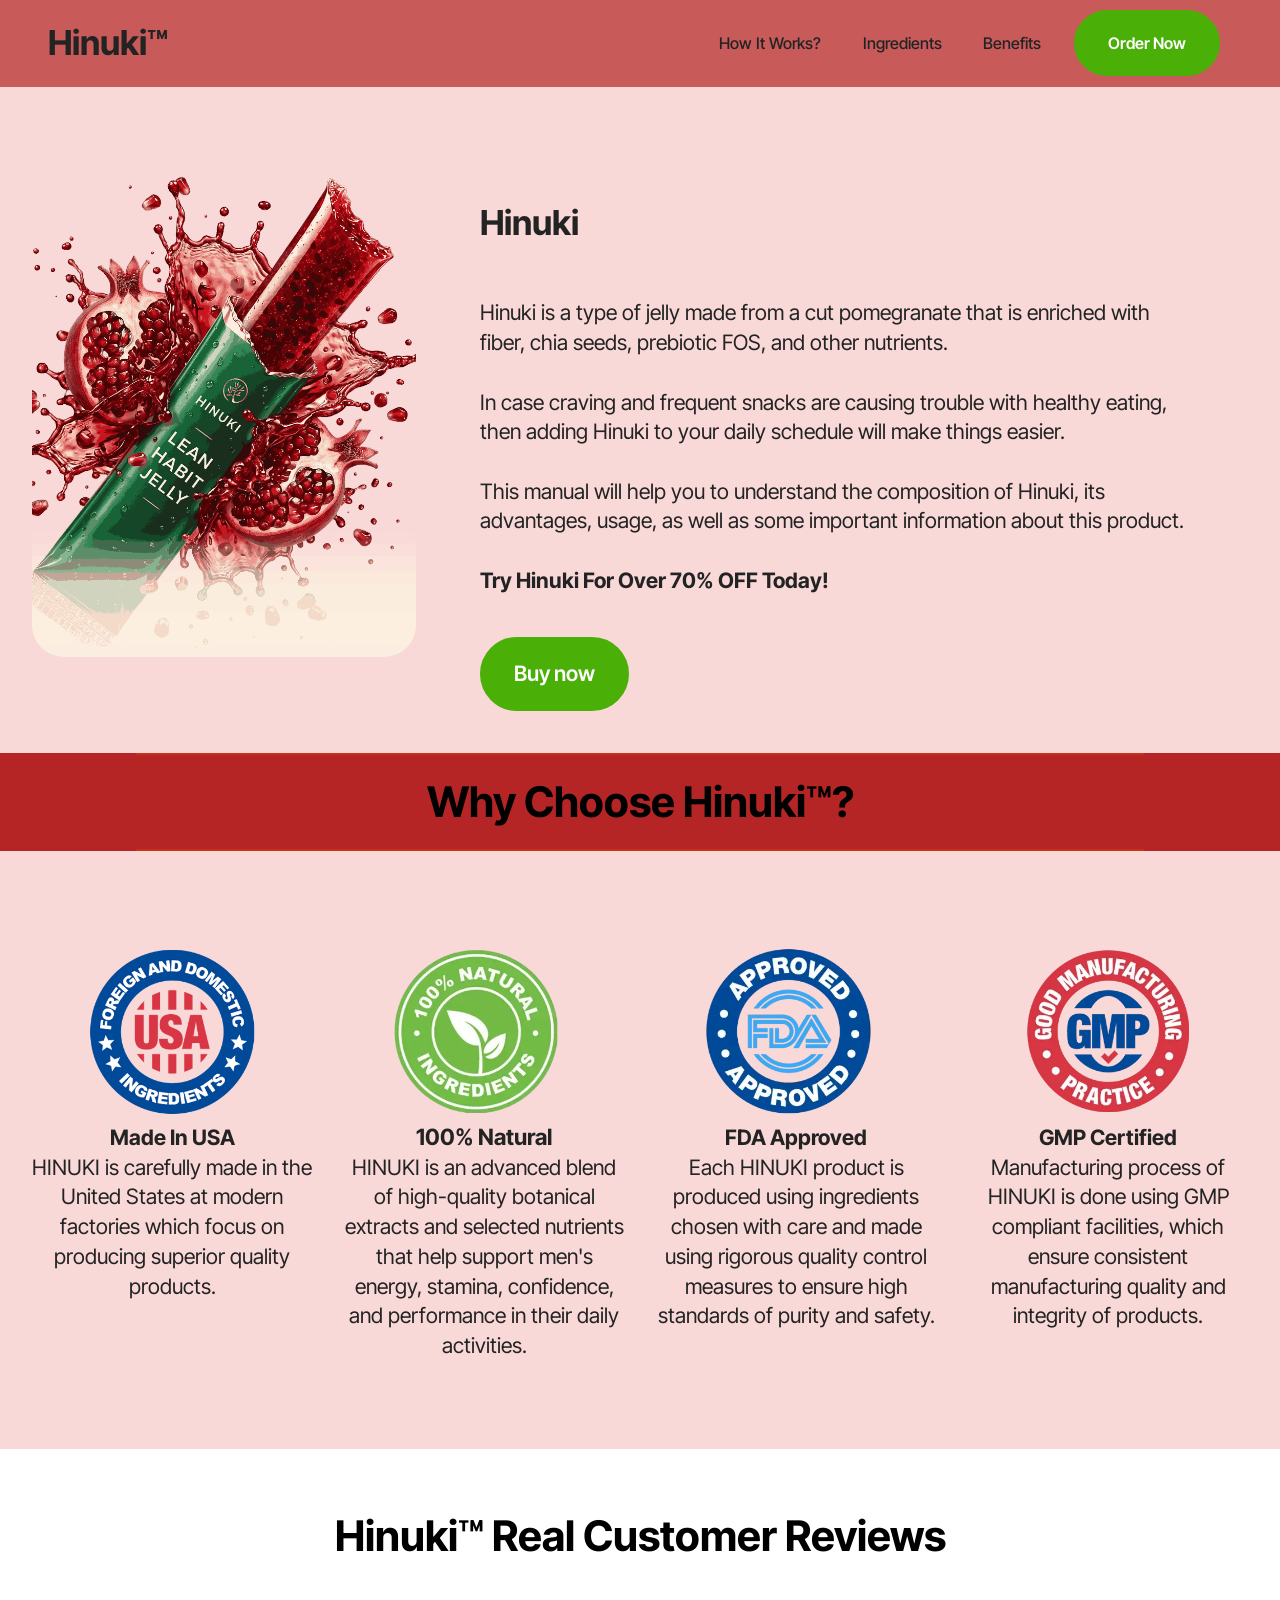
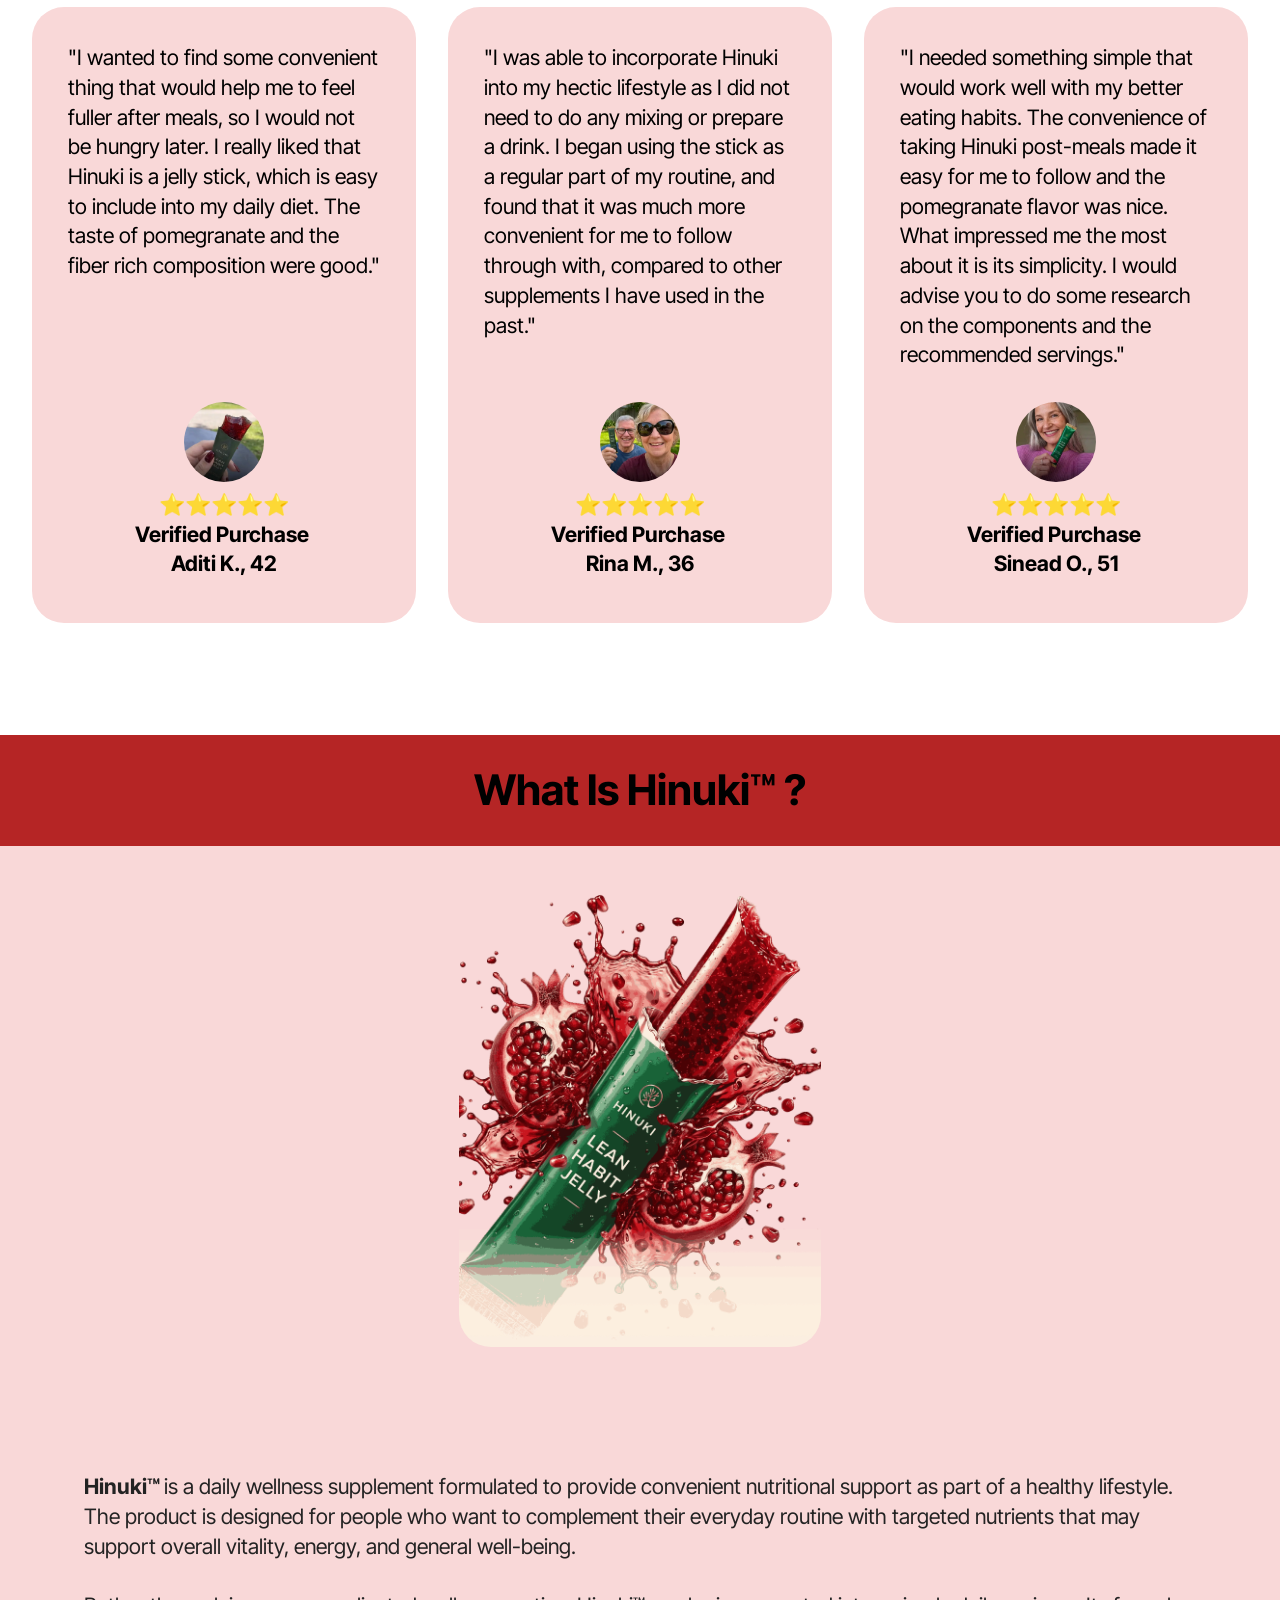
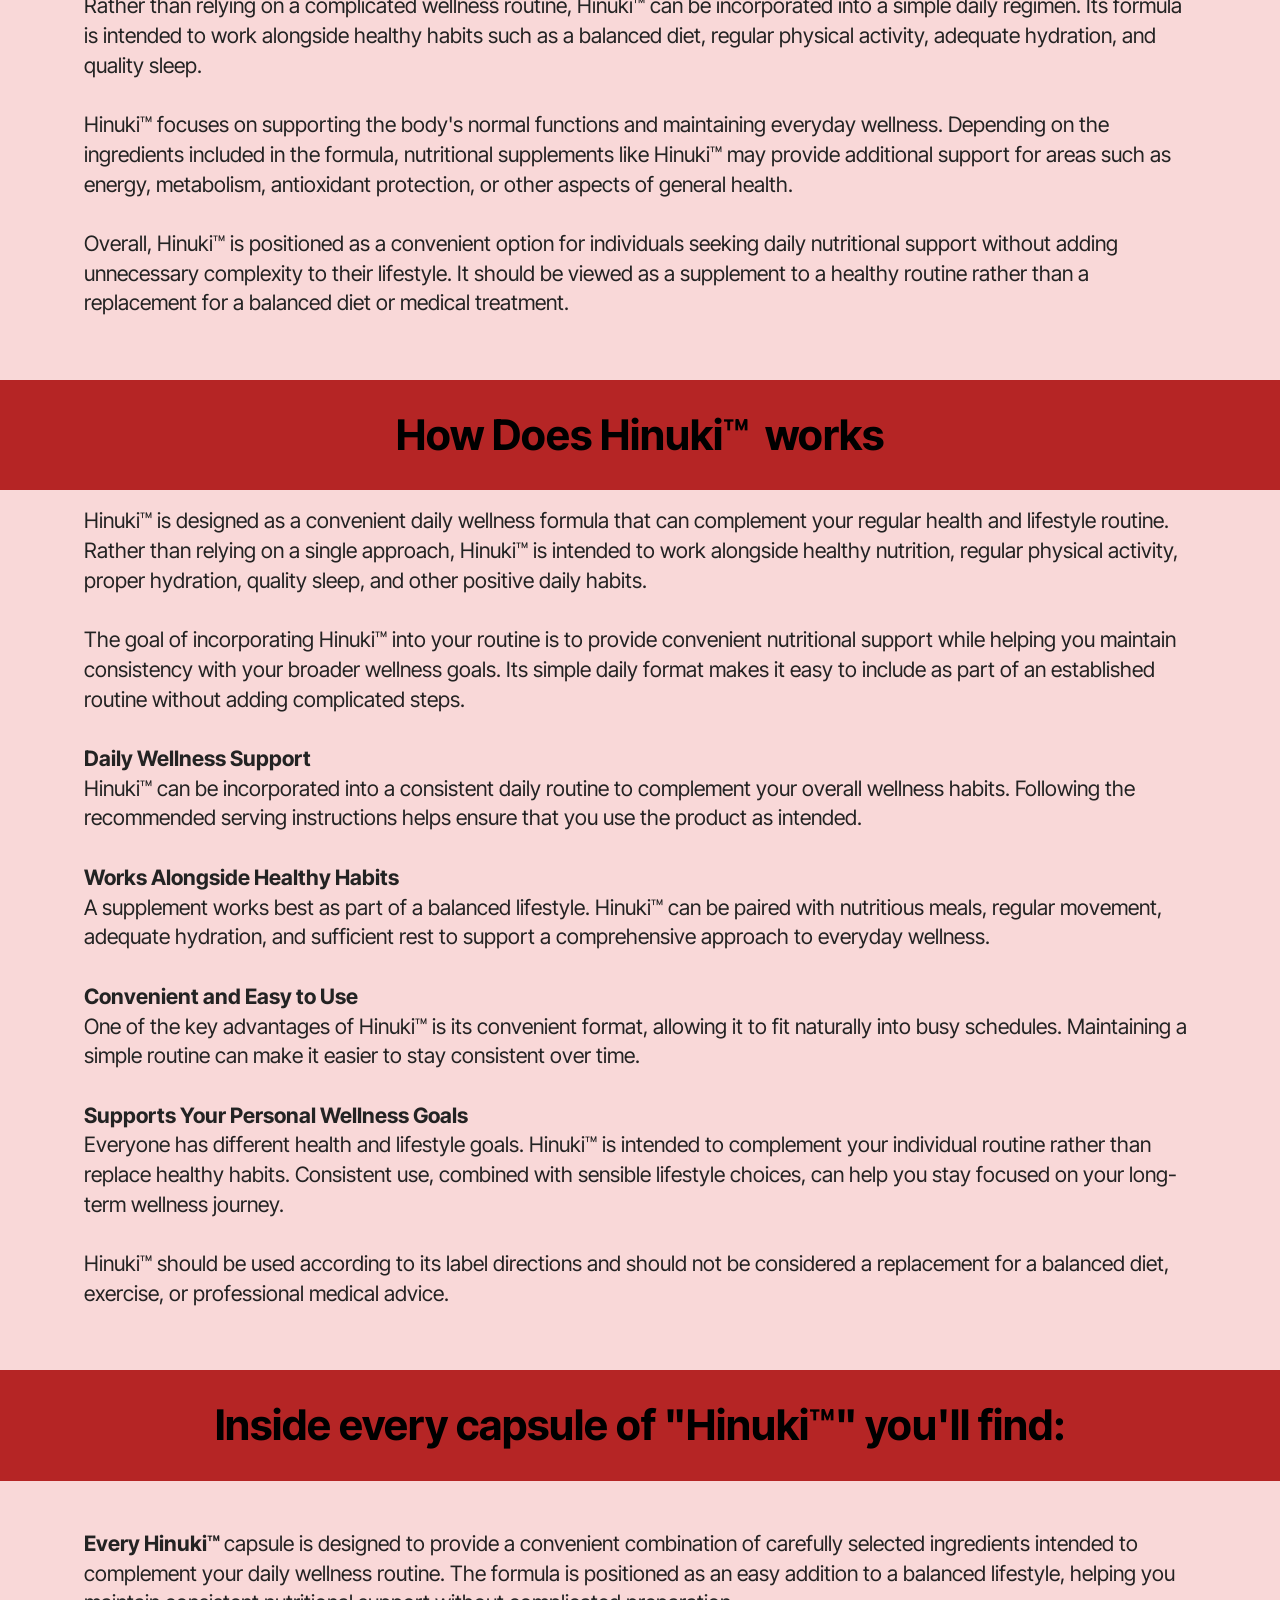
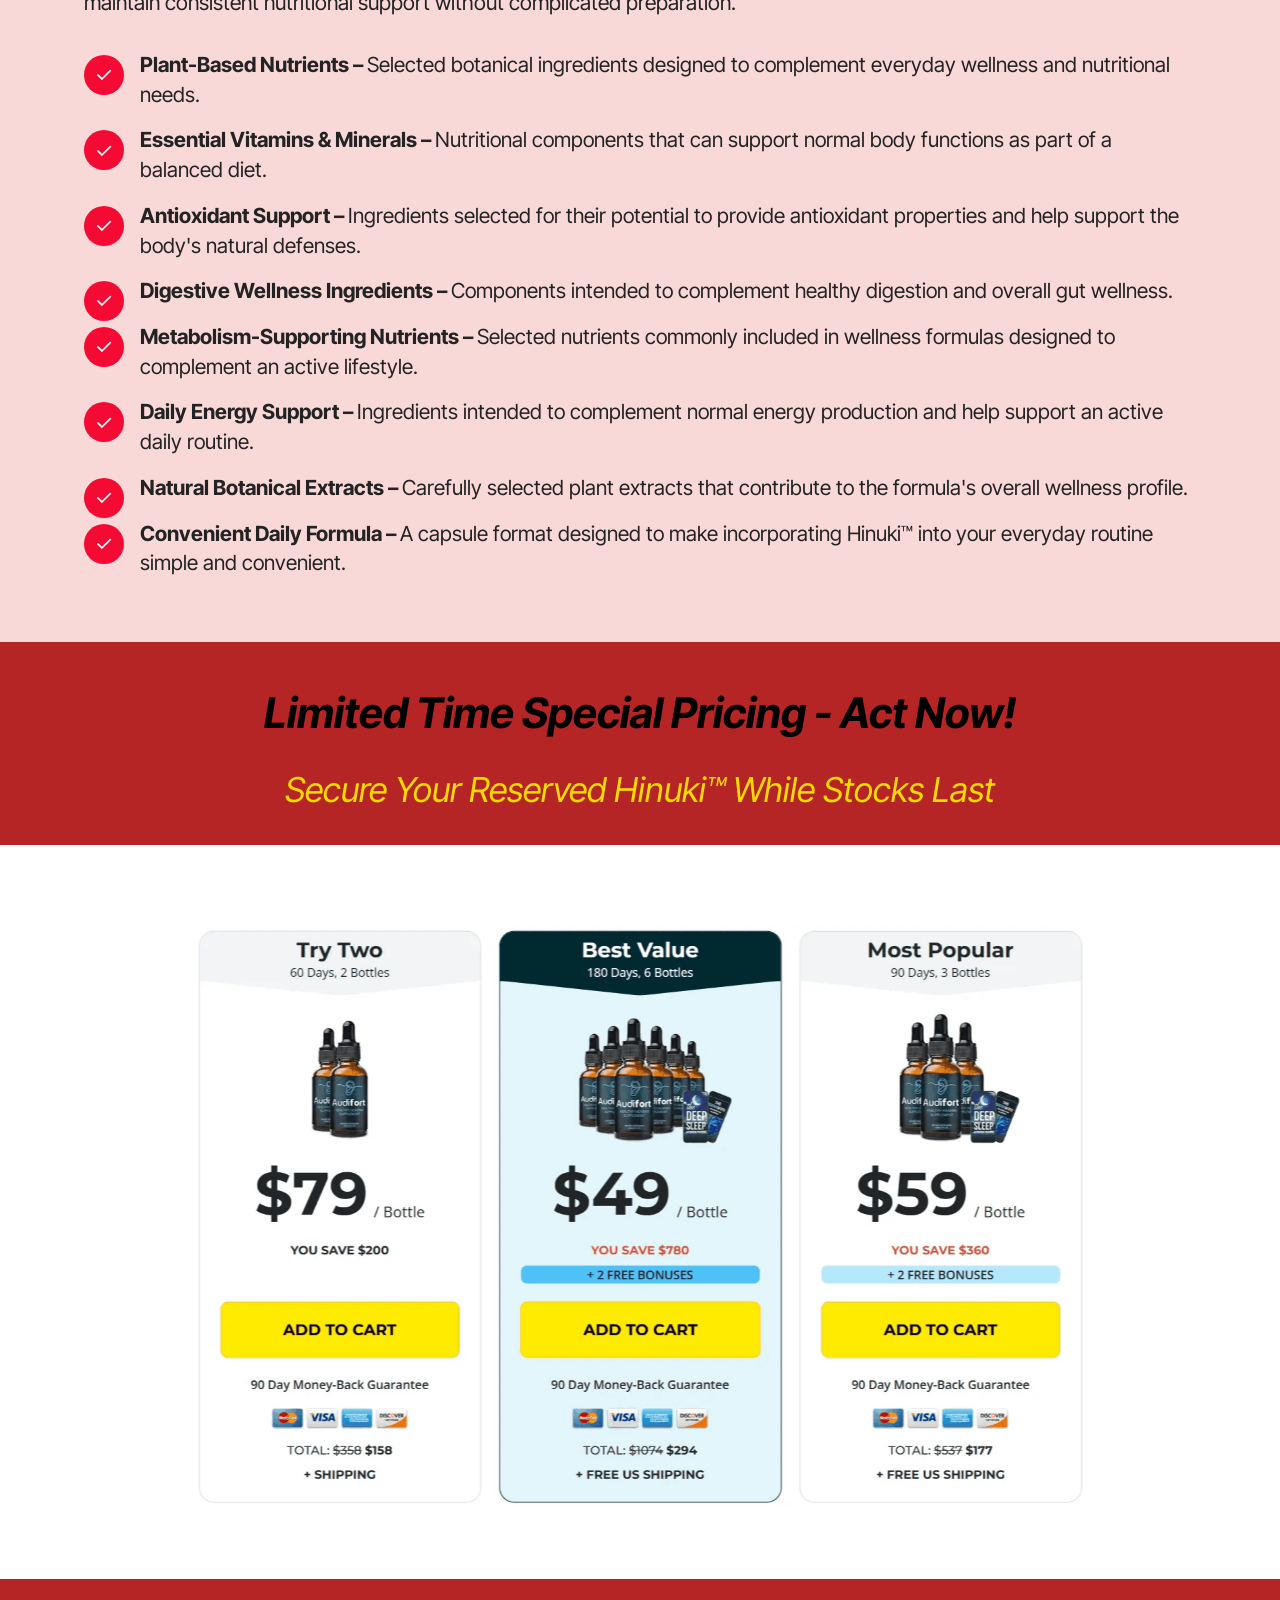
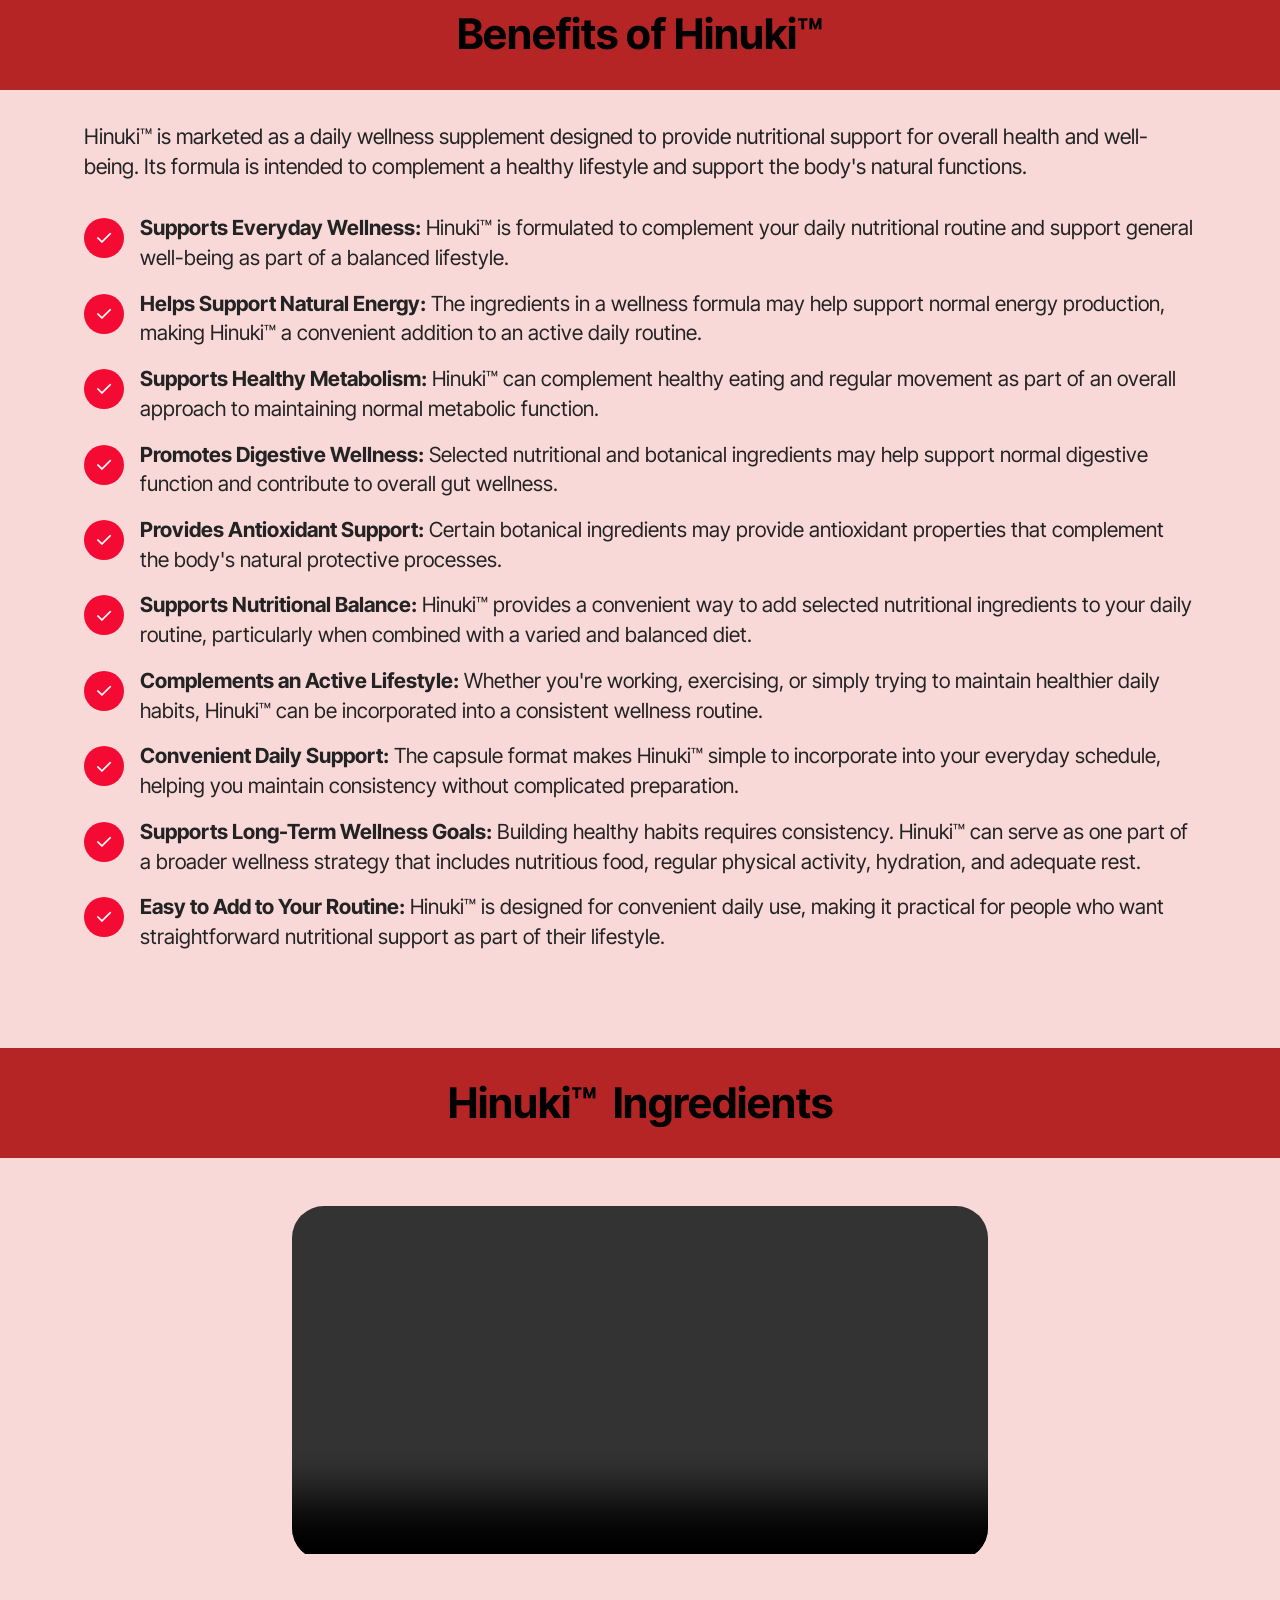
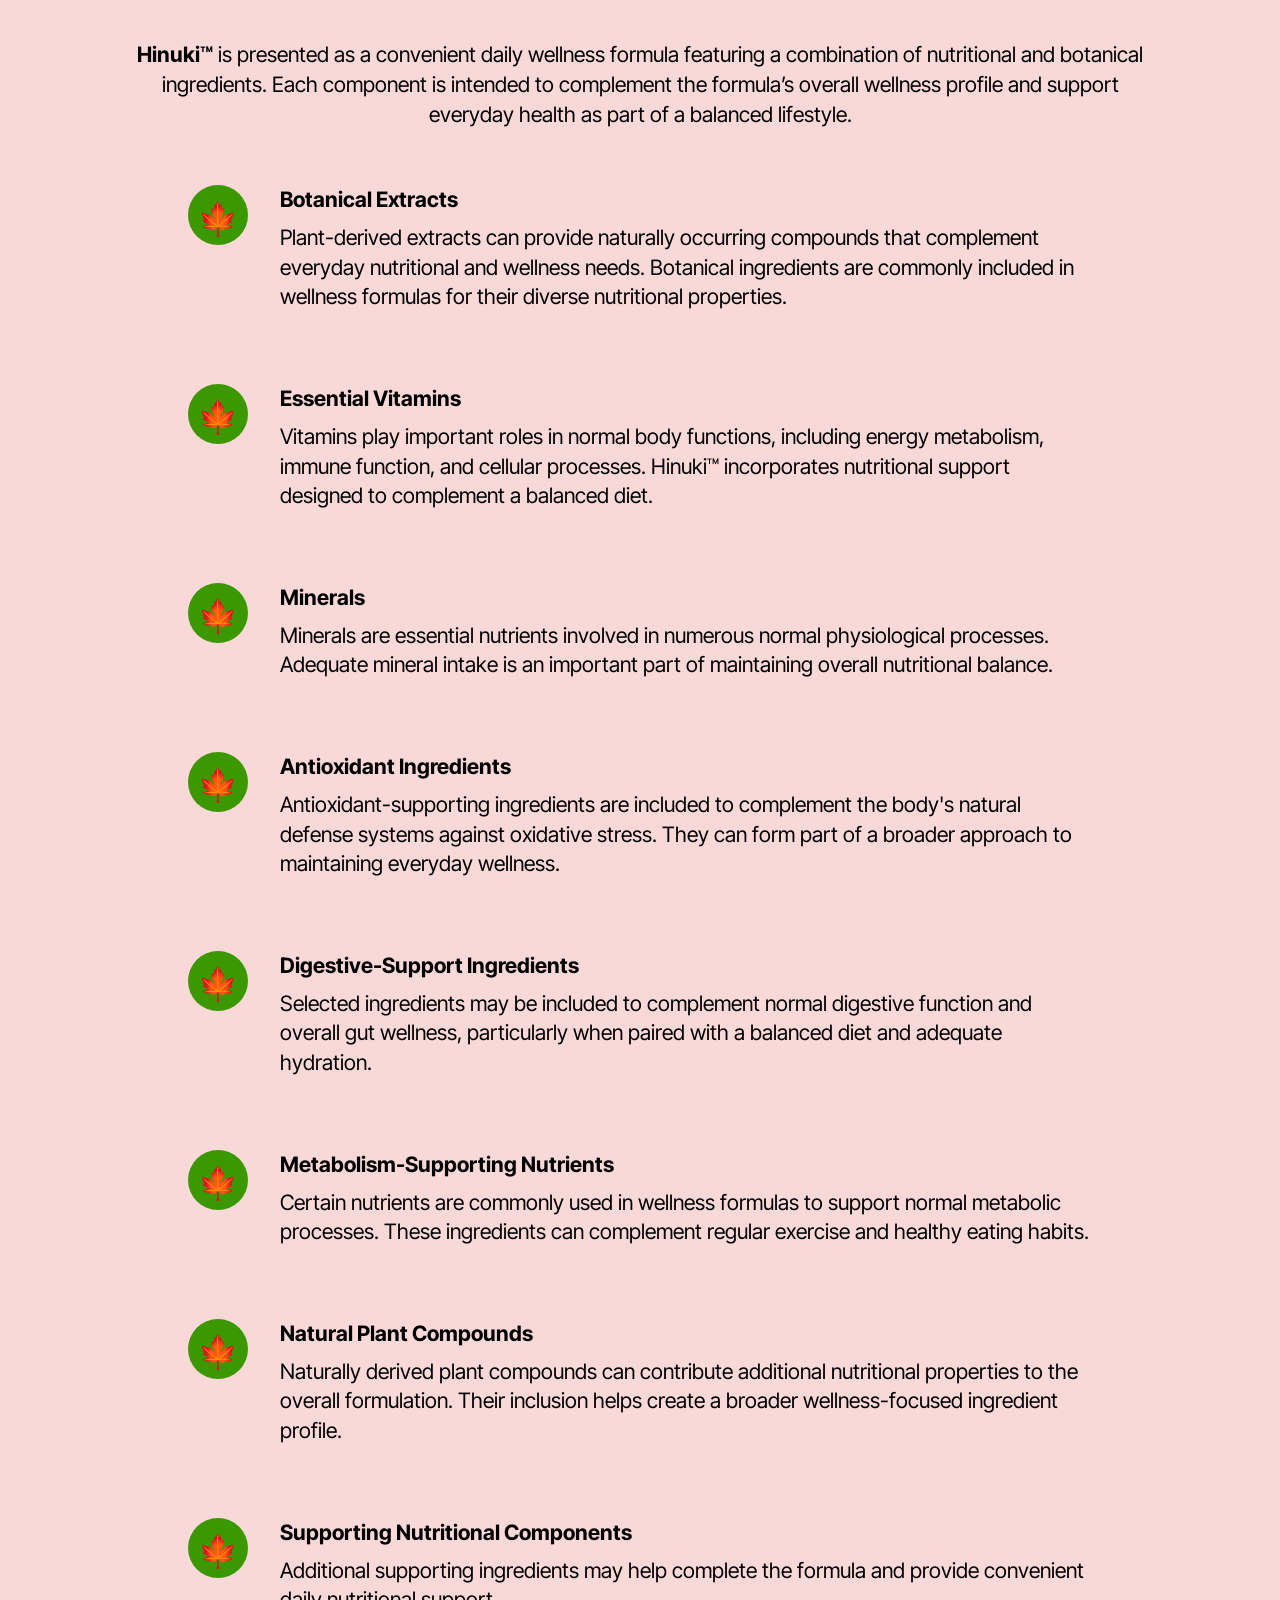
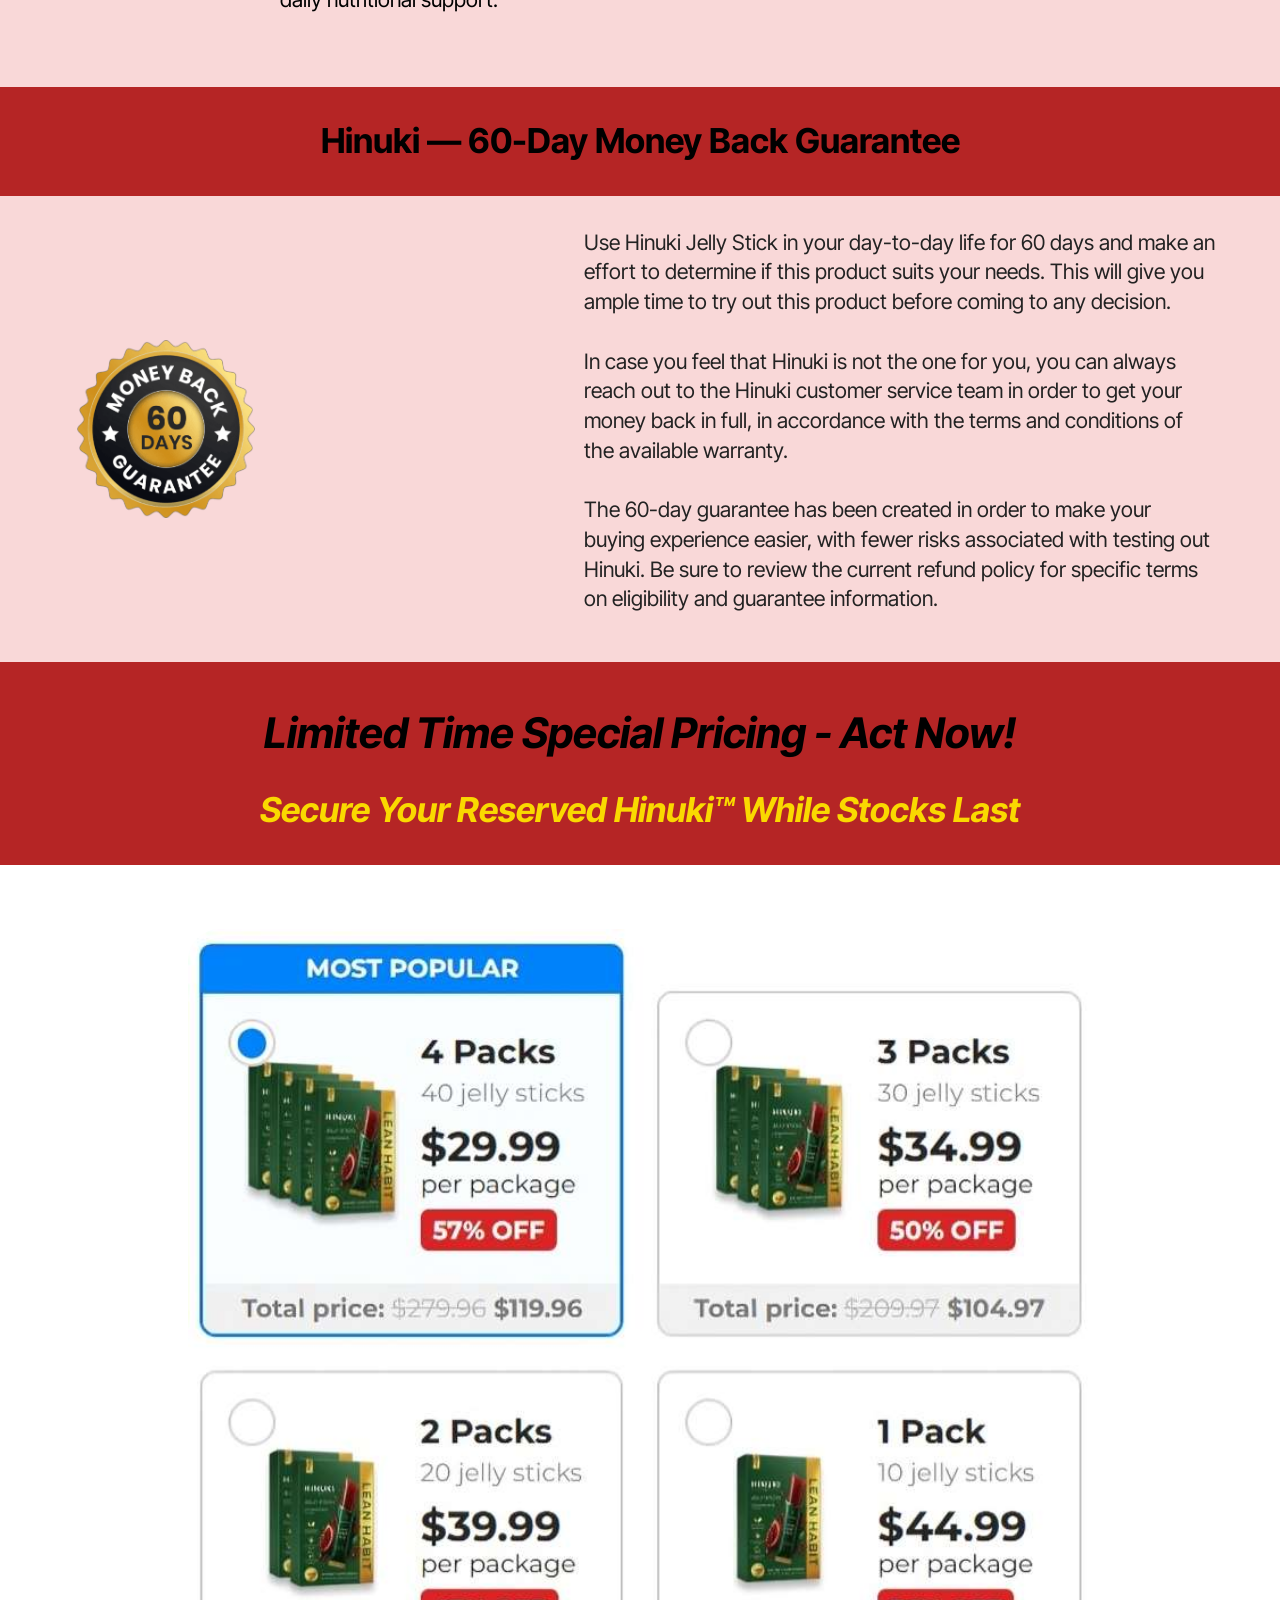
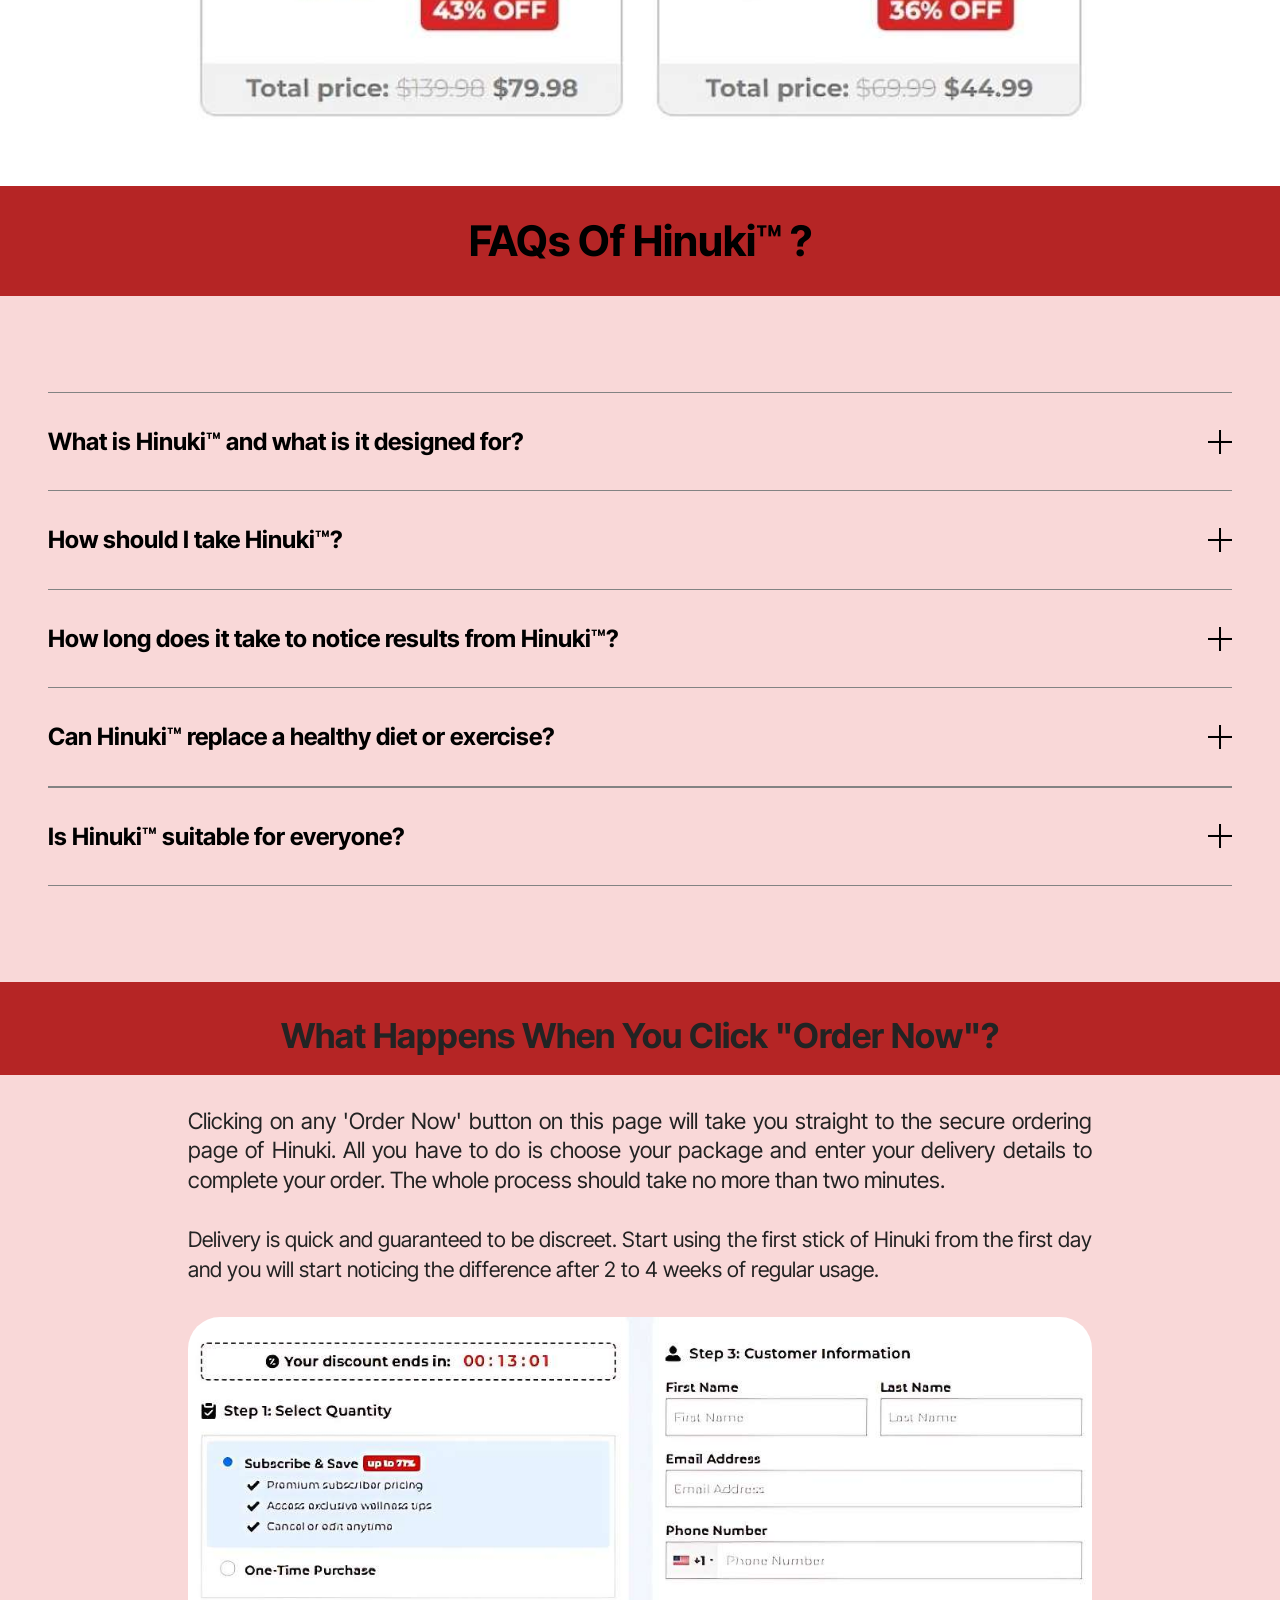
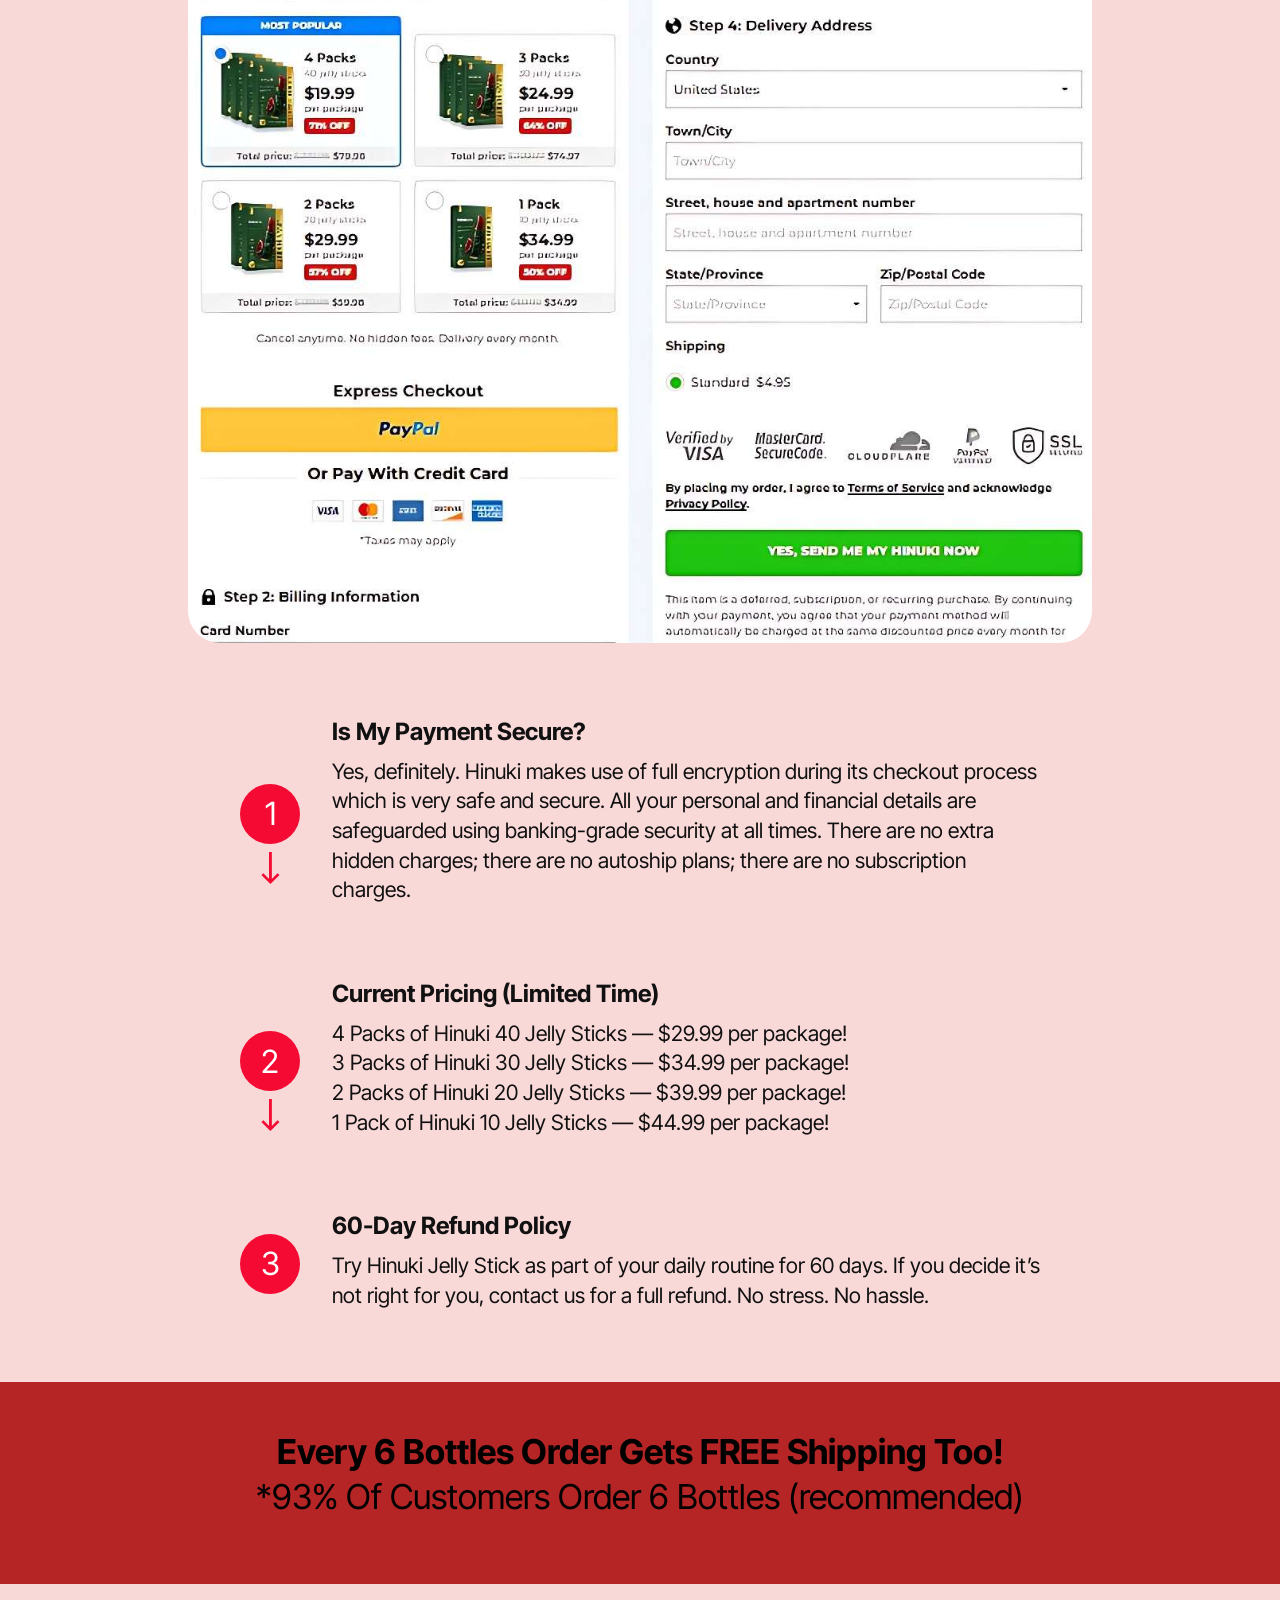
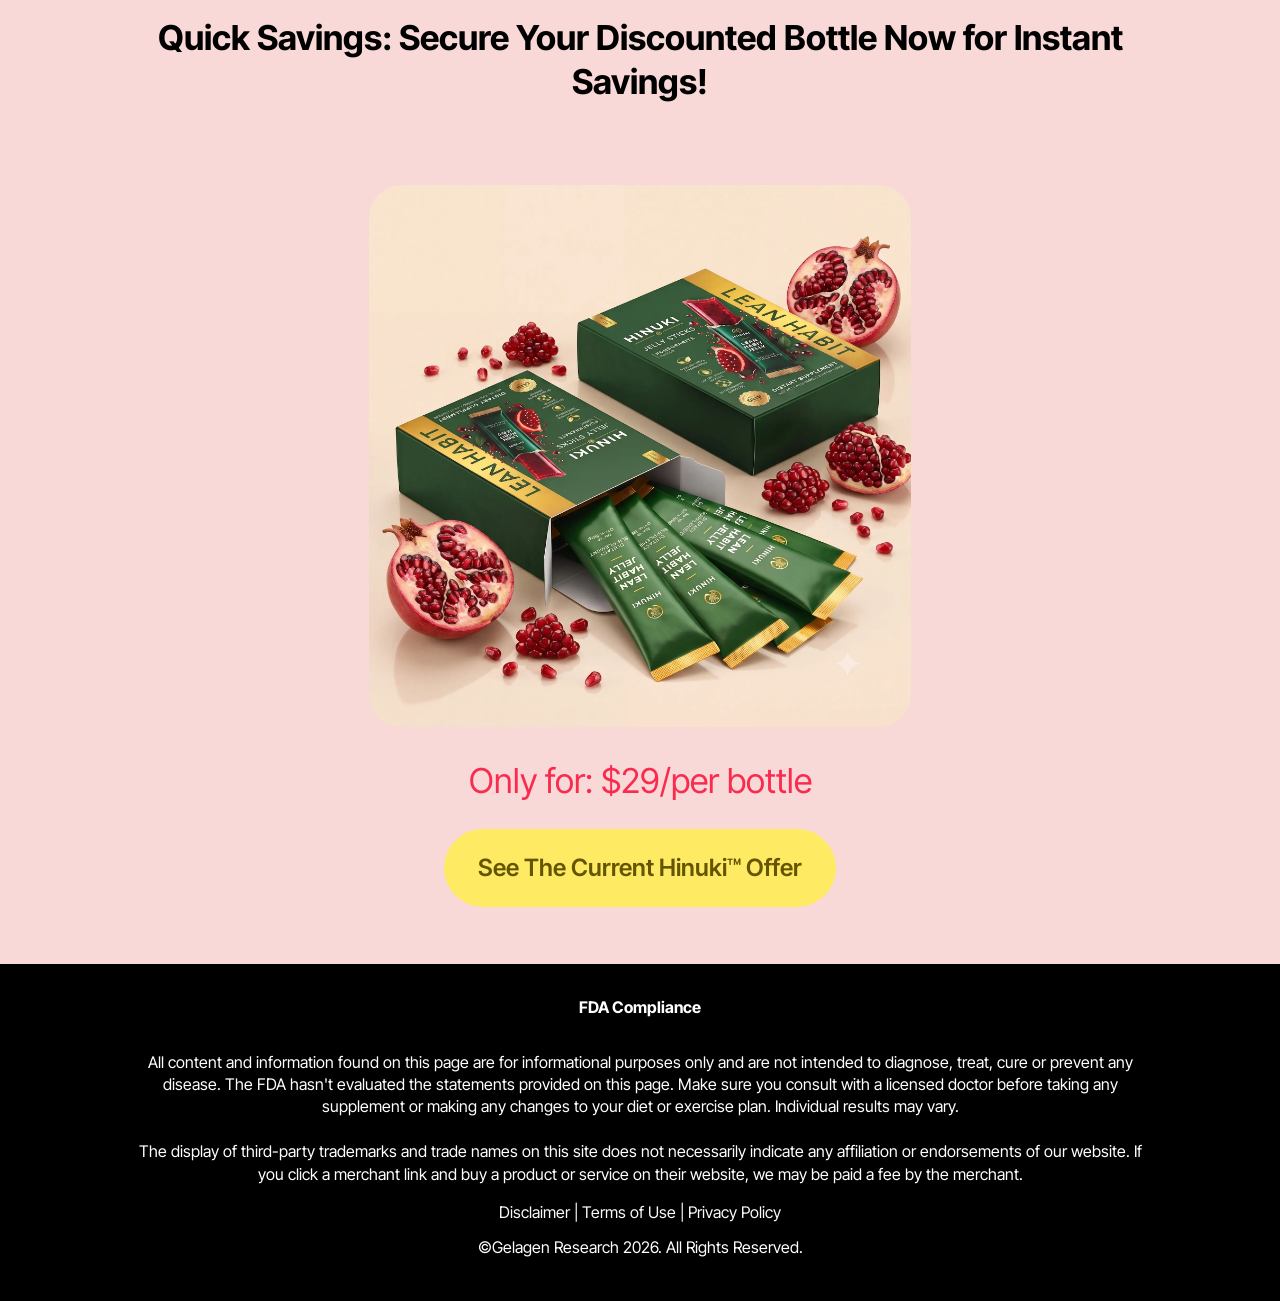
==== commit 521678a5: "Update index.html" ====
--- a/index.html
+++ b/index.html
@@ -24,9 +24,10 @@
   <link rel="preload" href="https://fonts.googleapis.com/css?family=Inter+Tight:100,200,300,400,500,600,700,800,900,100i,200i,300i,400i,500i,600i,700i,800i,900i&display=swap" as="style" onload="this.onload=null;this.rel='stylesheet'">
   <noscript><link rel="stylesheet" href="https://fonts.googleapis.com/css?family=Inter+Tight:100,200,300,400,500,600,700,800,900,100i,200i,300i,400i,500i,600i,700i,800i,900i&display=swap"></noscript>
   <link rel="preload" as="style" href="assets/mobirise/css/mbr-additional.css?v=xDsM5s"><link rel="stylesheet" href="assets/mobirise/css/mbr-additional.css?v=xDsM5s" type="text/css">
-
+<meta name="msvalidate.01" content="C2FDD40138C0AA5BE3829786B355B458" />
+	<meta name="google-site-verification" content="litr2vRLheB1LnZFKKG0qBx9bQ_LaHtQlJL1gKgwO34" />
   
-  
+  <meta name="keywords" content="Hinuki, Hinuki review, Hinuki reviews, Hinuki Korean Jelly Sticks, Hinuki Lean Habit Jelly, Hinuki weight loss, buy Hinuki, Hinuki price, Hinuki ingredients, Hinuki side effects, Hinuki benefits, Hinuki official website, Hinuki customer reviews, Hinuki discount, Hinuki order online">
   <meta name="keywords" content="prosta defend, prostadefend, prosta defend supplement, prosta defend pills">
  <meta name="author" content="prosta defend">
 		
@@ -1030,4 +1031,4 @@
   
   
 </body>
-</html>+</html>
